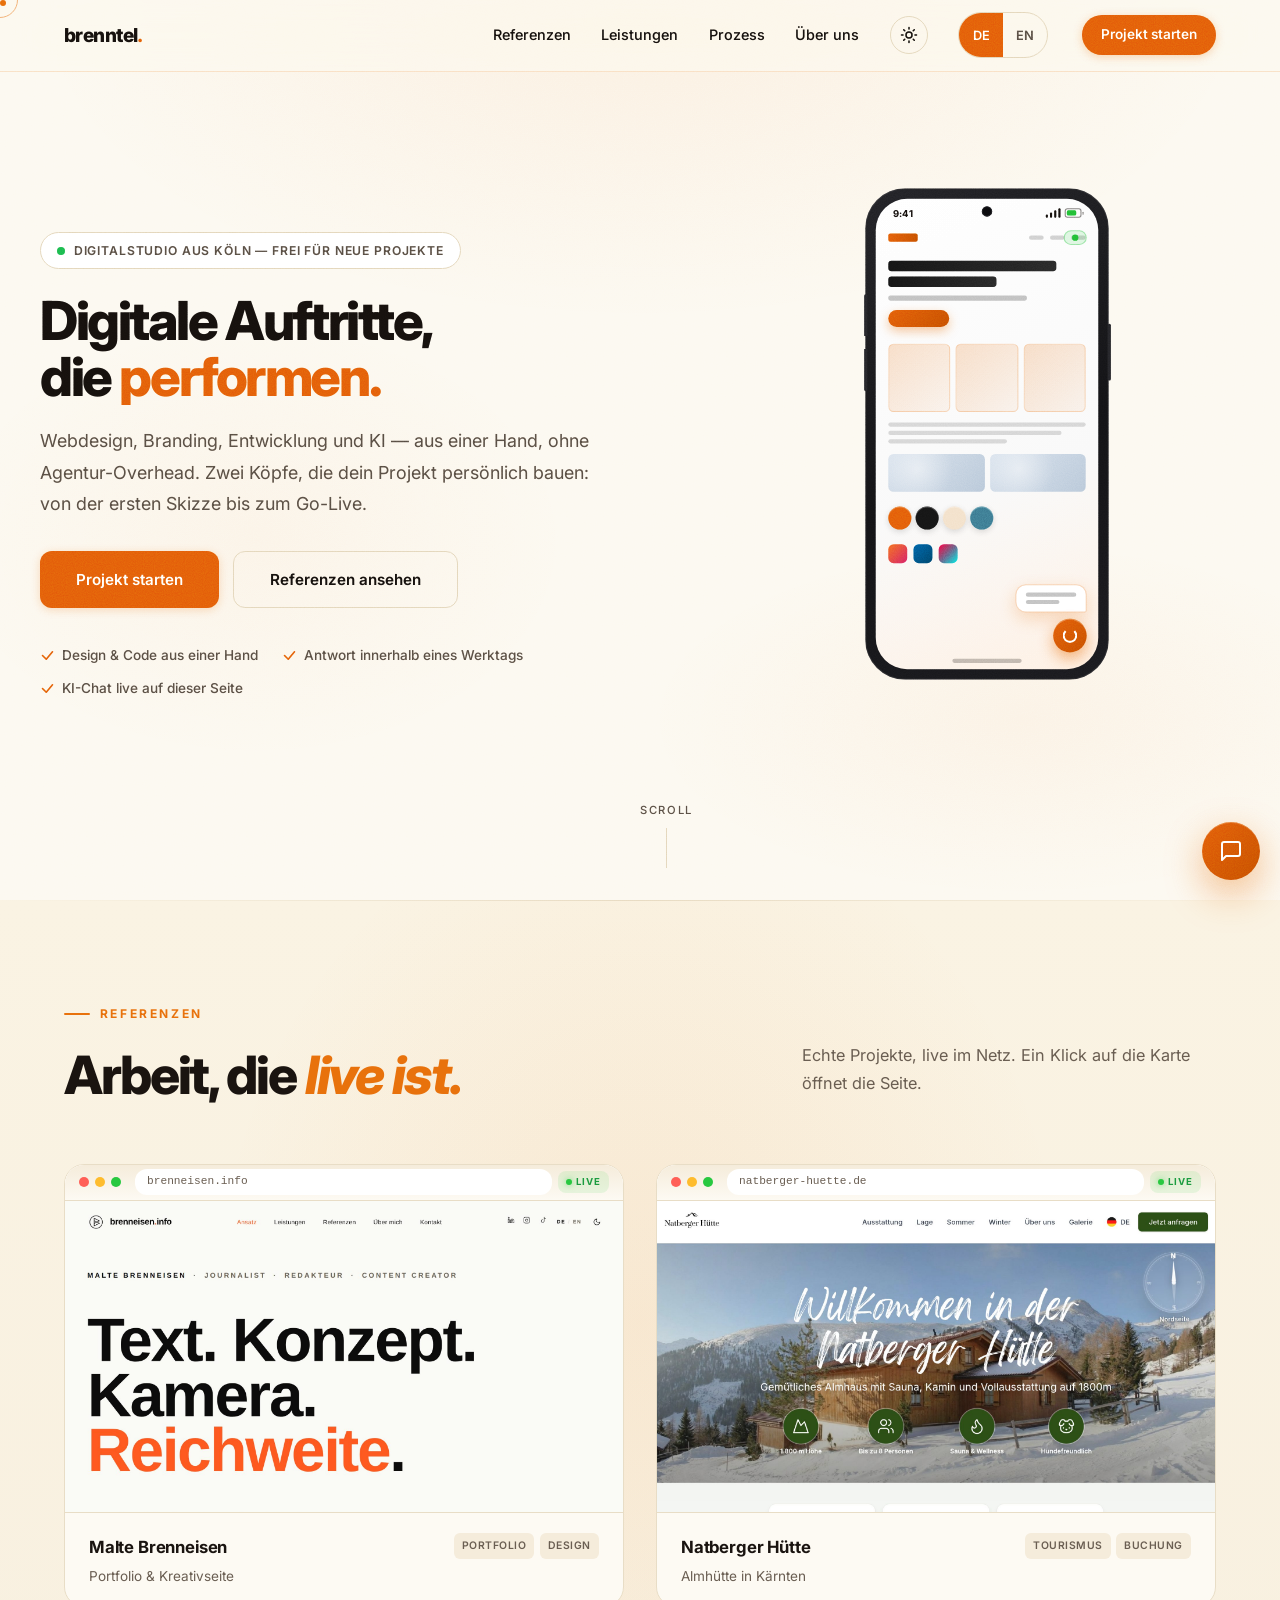
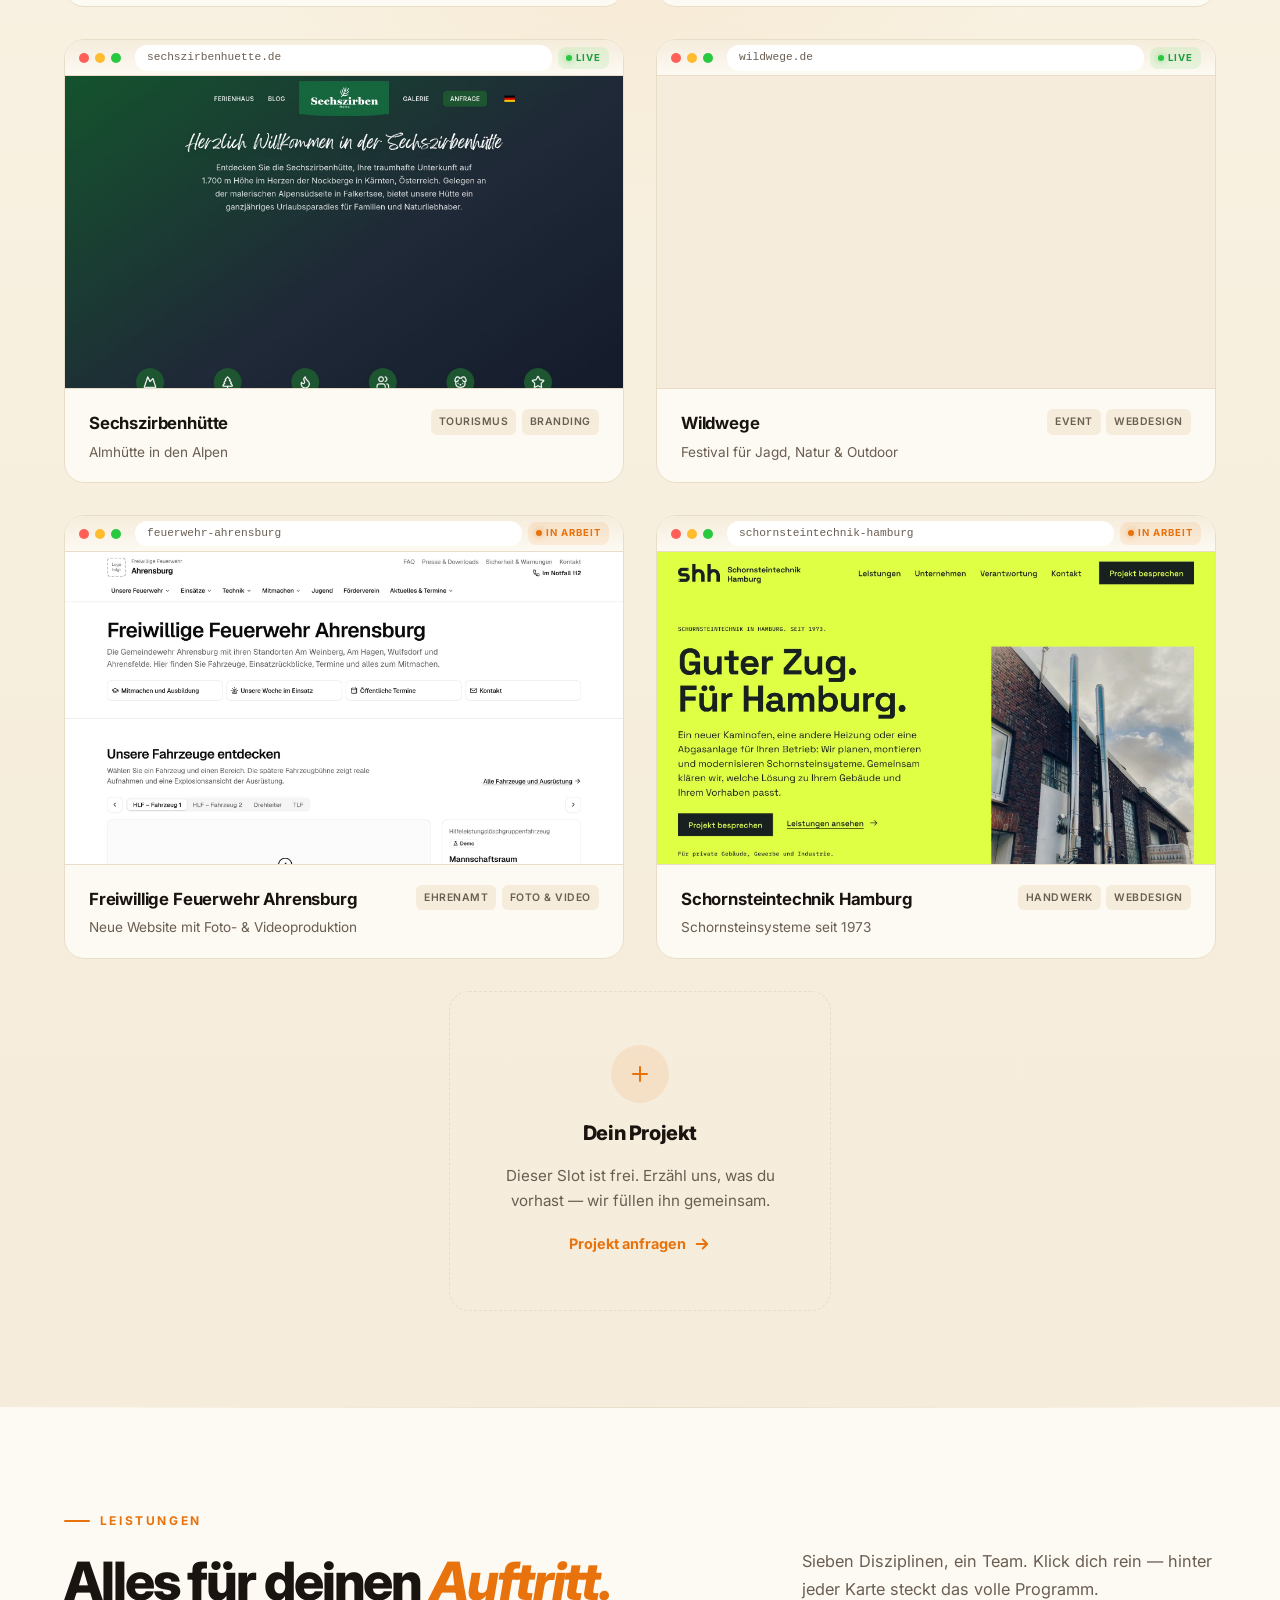
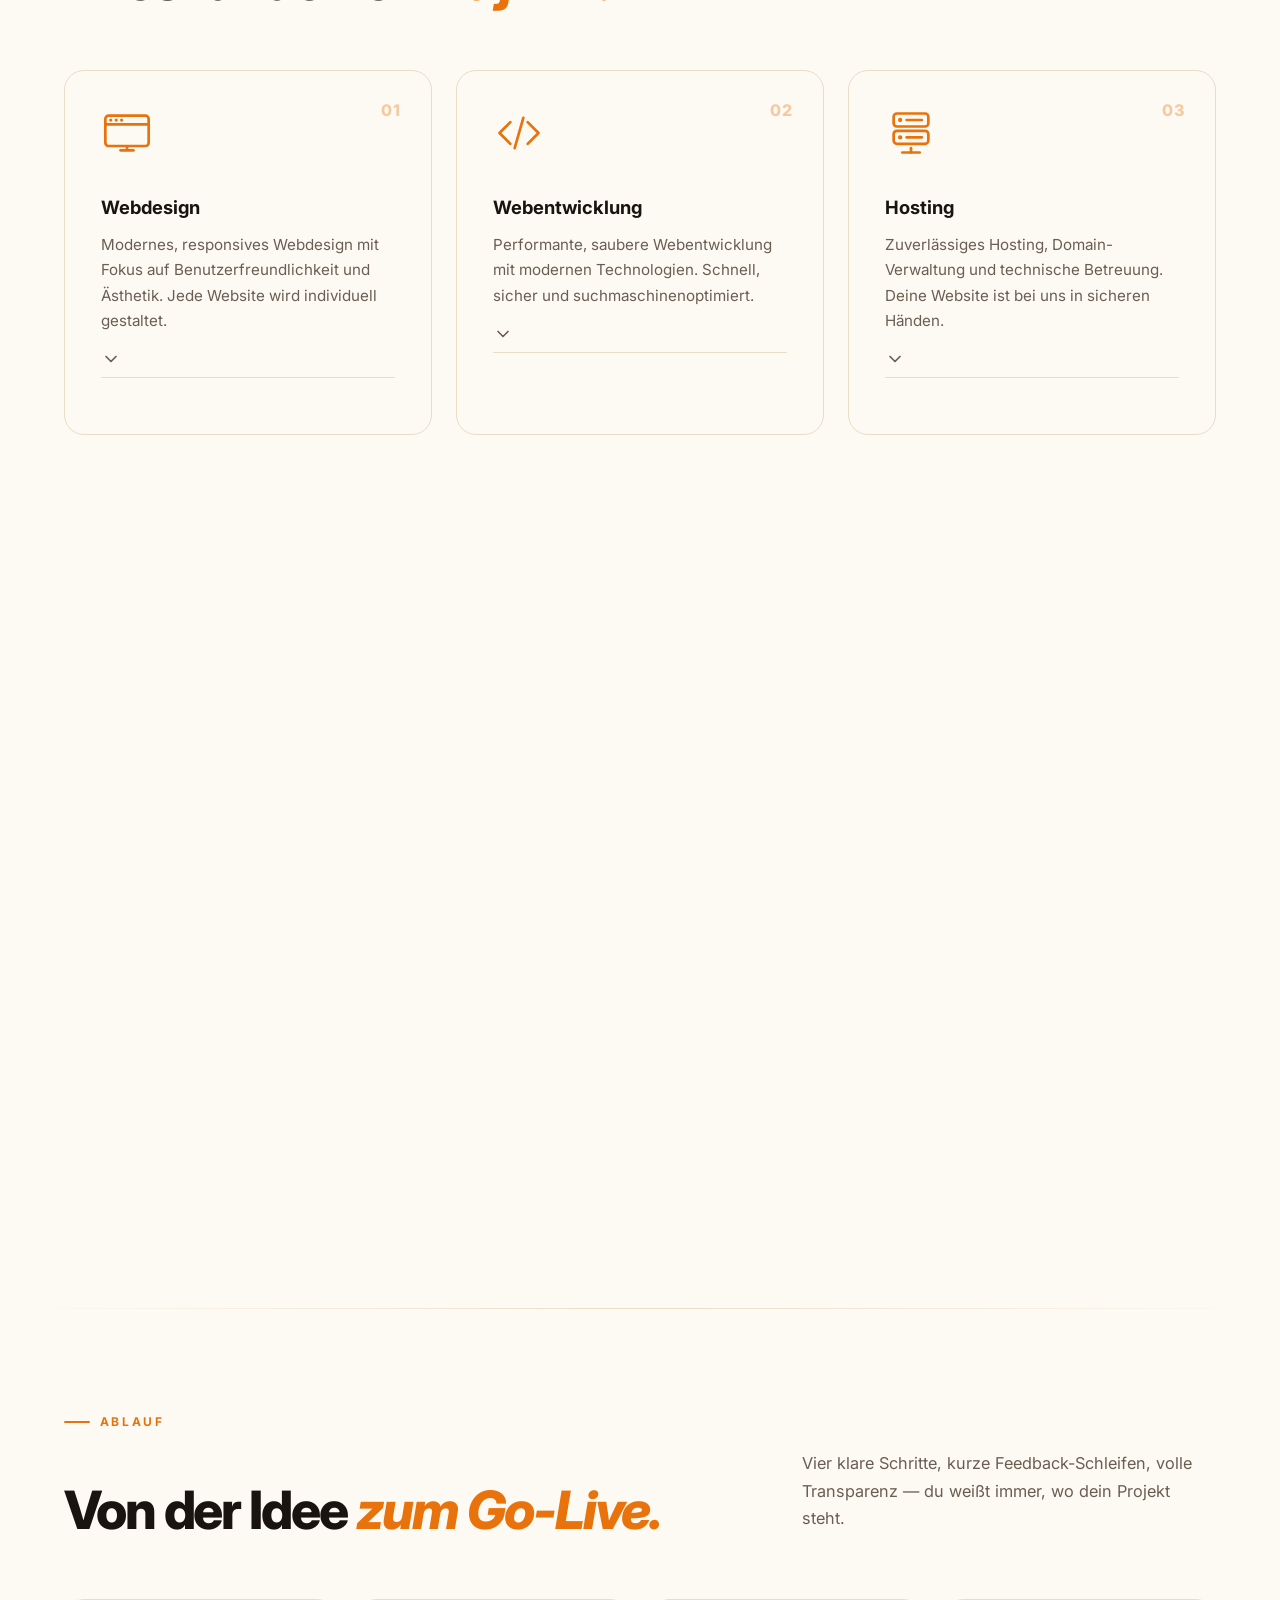
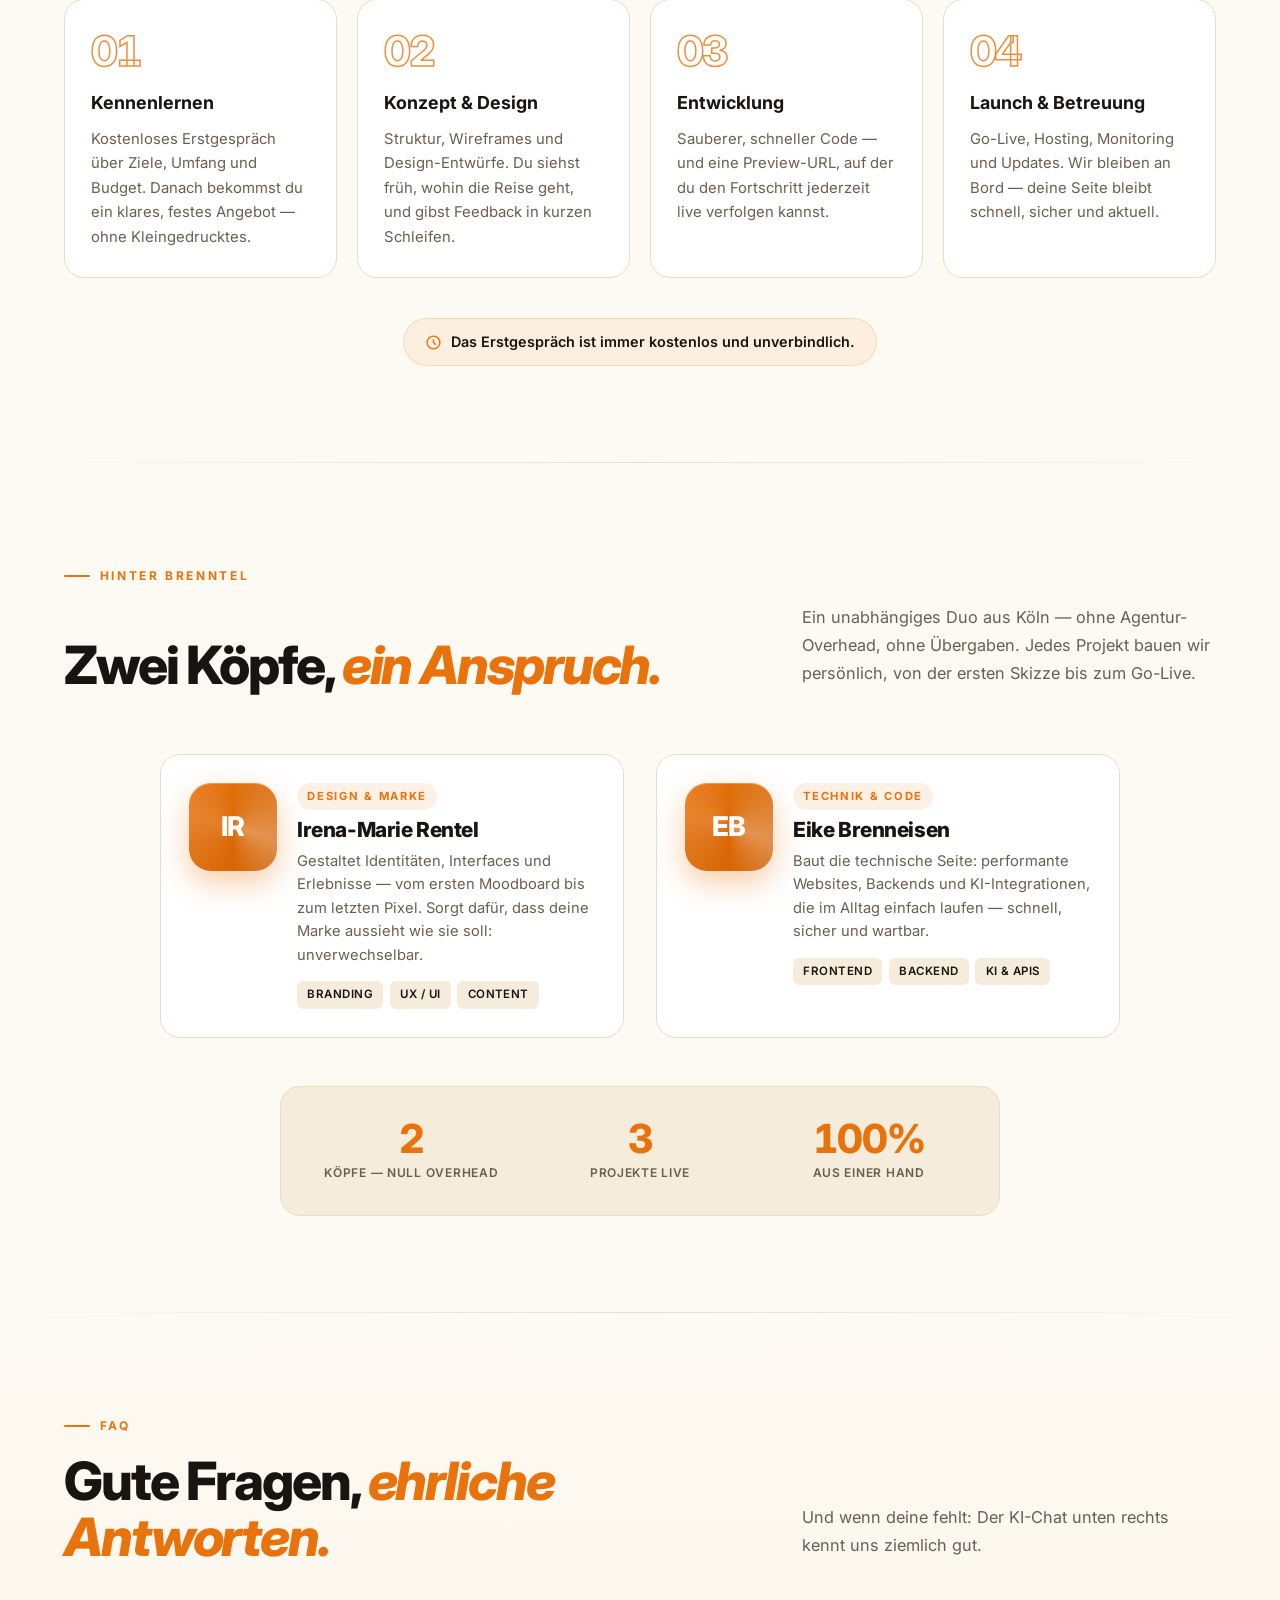
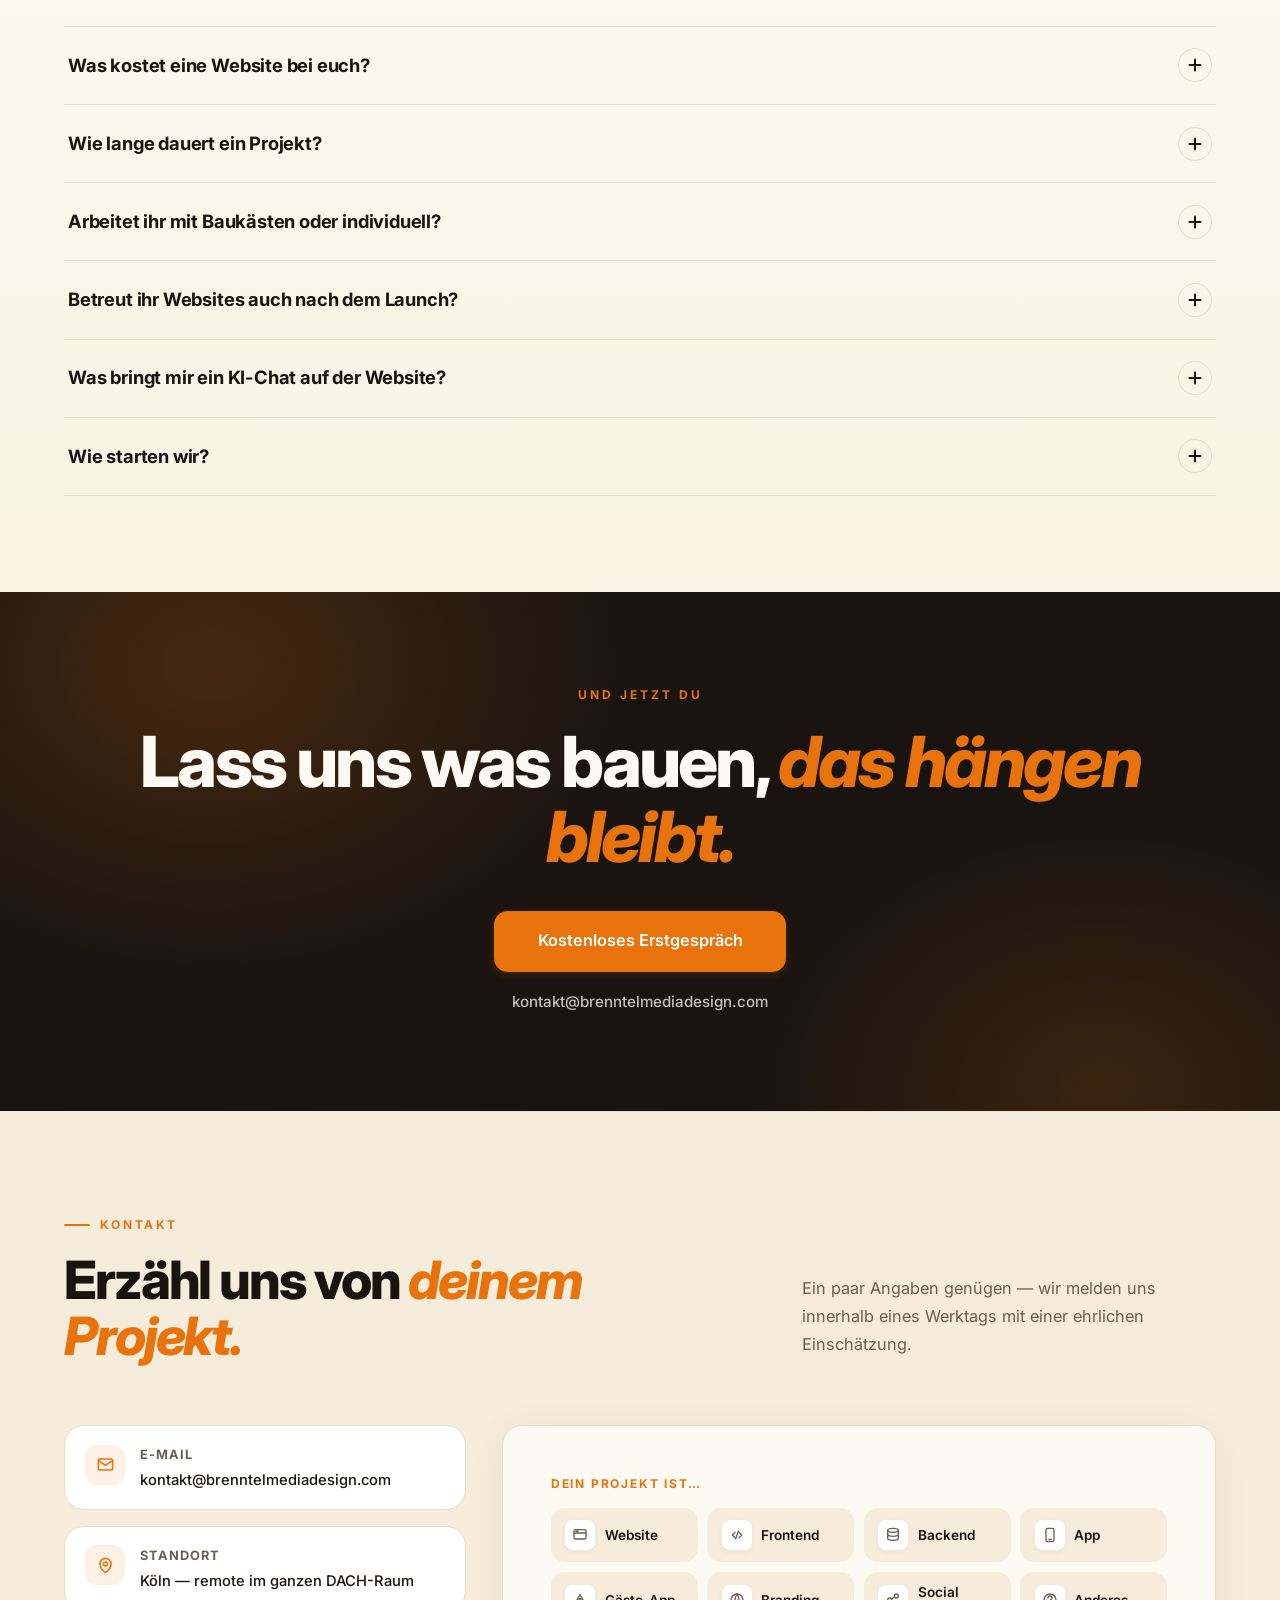
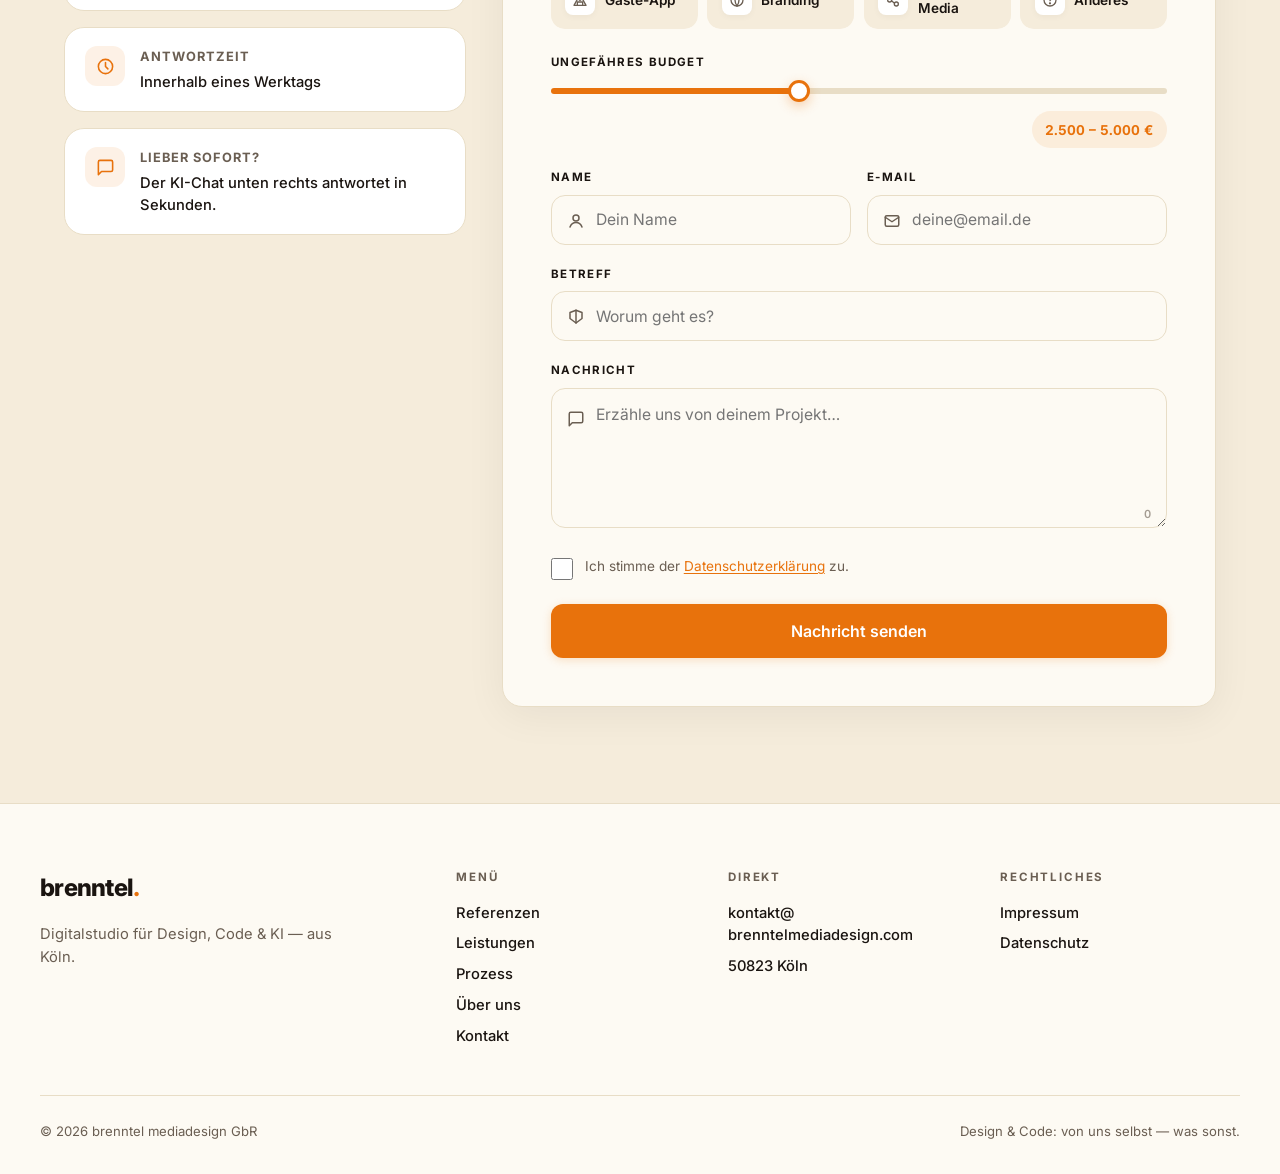
==== index.html @ bccacb30 "Referenzen: Feuerwehr Ahrensburg und Schornsteintechnik Hamburg als „In Arbeit“ Zwei neue Kacheln vo" ====
<!DOCTYPE html>
<html lang="de">
<head>
  <meta charset="UTF-8">
  <meta name="viewport" content="width=device-width, initial-scale=1.0">
  <title>brenntel mediadesign — Digitalstudio für Webdesign, Branding &amp; KI in Köln</title>
  <meta name="description" content="brenntel mediadesign — Digitalstudio aus Köln: Webdesign, Webentwicklung, Branding und KI-Integration aus einer Hand. Zwei Köpfe, die dein Projekt persönlich bauen — von der ersten Skizze bis zum Go-Live.">
  <meta property="og:title" content="brenntel mediadesign — Digitalstudio aus Köln">
  <meta property="og:description" content="Webdesign, Branding, Entwicklung und KI-Integration aus einer Hand. Digitale Auftritte, die hängen bleiben.">
  <meta property="og:type" content="website">
  <meta property="og:url" content="https://brenntelmediadesign.com">
  <meta property="og:site_name" content="brenntel mediadesign">
  <meta property="og:image" content="https://brenntelmediadesign.com/assets/og.png">
  <meta property="og:image:width" content="1200">
  <meta property="og:image:height" content="630">
  <meta property="og:locale" content="de_DE">
  <meta property="og:locale:alternate" content="en_US">
  <meta name="twitter:card" content="summary_large_image">
  <meta name="twitter:title" content="brenntel mediadesign — Digitalstudio aus Köln">
  <meta name="twitter:description" content="Webdesign, Branding, Entwicklung und KI-Integration aus einer Hand.">
  <meta name="twitter:image" content="https://brenntelmediadesign.com/assets/og.png">
  <link rel="canonical" href="https://brenntelmediadesign.com">
  <link rel="icon" type="image/svg+xml" href="favicon.svg">
  <link rel="preconnect" href="https://fonts.googleapis.com">
  <link rel="preconnect" href="https://fonts.gstatic.com" crossorigin>
  <link href="https://fonts.googleapis.com/css2?family=Inter:wght@300;400;500;600;700;800&display=swap" rel="stylesheet">
  <link rel="stylesheet" href="css/shared.css?v=20260827c">
  <link rel="stylesheet" href="css/main.css?v=20261008a">
  <script type="application/ld+json">
  {
    "@context": "https://schema.org",
    "@type": "ProfessionalService",
    "name": "brenntel mediadesign GbR",
    "alternateName": "brenntel",
    "url": "https://brenntelmediadesign.com",
    "email": "kontakt@brenntelmediadesign.com",
    "description": "Digitalstudio aus Köln: Webdesign, Webentwicklung, Branding, Content, Social Media, Hosting und KI-Integration aus einer Hand.",
    "address": {
      "@type": "PostalAddress",
      "postalCode": "50823",
      "addressLocality": "Köln",
      "addressCountry": "DE"
    },
    "founder": [
      { "@type": "Person", "name": "Irena-Marie Rentel" },
      { "@type": "Person", "name": "Eike Brenneisen" }
    ],
    "knowsAbout": ["Webdesign", "Webentwicklung", "Branding", "KI-Integration", "Content-Erstellung", "Social Media", "Hosting"],
    "areaServed": "DE"
  }
  </script>
  <script type="application/ld+json">
  {
    "@context": "https://schema.org",
    "@type": "FAQPage",
    "mainEntity": [
      {
        "@type": "Question",
        "name": "Was kostet eine Website bei euch?",
        "acceptedAnswer": { "@type": "Answer", "text": "Das hängt vom Umfang ab — eine kompakte Landingpage spielt in einer anderen Liga als ein Auftritt mit Buchung, CMS und KI-Chat. Im Kontaktformular kannst du deinen Budgetrahmen angeben, und nach einem kostenlosen Erstgespräch bekommst du ein festes, transparentes Angebot — ohne Kleingedrucktes." }
      },
      {
        "@type": "Question",
        "name": "Wie lange dauert ein Projekt?",
        "acceptedAnswer": { "@type": "Answer", "text": "Je nach Umfang typischerweise zwischen zwei und acht Wochen. Einen verbindlichen Zeitplan bekommst du mit dem Angebot — und über eine Preview-URL siehst du den Fortschritt jederzeit live." }
      },
      {
        "@type": "Question",
        "name": "Arbeitet ihr mit Baukästen oder individuell?",
        "acceptedAnswer": { "@type": "Answer", "text": "Individuell. Wir bauen mit sauberem, performantem Code statt mit Template-Baukästen — das macht deine Seite schneller, flexibler und unverwechselbar. Wo ein CMS sinnvoll ist, integrieren wir es passend zu deinem Workflow." }
      },
      {
        "@type": "Question",
        "name": "Betreut ihr Websites auch nach dem Launch?",
        "acceptedAnswer": { "@type": "Answer", "text": "Ja. Hosting, Domains, SSL, Backups, Updates und Monitoring — auf Wunsch übernehmen wir die komplette technische Betreuung, damit deine Seite dauerhaft schnell und erreichbar bleibt." }
      },
      {
        "@type": "Question",
        "name": "Was bringt mir ein KI-Chat auf der Website?",
        "acceptedAnswer": { "@type": "Answer", "text": "Ein KI-Chat beantwortet Fragen deiner Besucher rund um die Uhr — zu Angebot, Preisen oder Ablauf — und sammelt qualifizierte Anfragen ein. Wie sich das anfühlt, kannst du direkt hier testen: unten rechts läuft unser eigener." }
      },
      {
        "@type": "Question",
        "name": "Wie starten wir?",
        "acceptedAnswer": { "@type": "Answer", "text": "Schreib uns über das Formular oder an kontakt@brenntelmediadesign.com. Wir melden uns innerhalb eines Werktags und vereinbaren ein kostenloses, unverbindliches Erstgespräch." }
      }
    ]
  }
  </script>
</head>
<body>

  <!-- ======== Preloader ======== -->
  <div class="preloader" id="preloader" aria-hidden="true">
    <div class="preloader-content">
      <div class="preloader-logo">brenntel<span class="accent">.</span></div>
      <div class="preloader-bar"><div class="preloader-bar-fill"></div></div>
      <p class="preloader-sub" data-de="mediadesign" data-en="mediadesign">mediadesign</p>
    </div>
  </div>

  <!-- Grain overlay (premium film texture) -->
  <div class="noise-overlay" aria-hidden="true"></div>

  <!-- Custom Cursor -->
  <div class="cursor-dot" aria-hidden="true"></div>
  <div class="cursor-ring" aria-hidden="true"></div>

  <!-- ======== Header ======== -->
  <header class="site-header" role="banner">
    <div class="header-inner">
      <a href="#hero" class="logo" aria-label="brenntel mediadesign GbR — Startseite">brenntel<span>.</span></a>

      <!-- Desktop Navigation -->
      <nav class="nav-desktop" aria-label="Hauptnavigation">
        <a href="#work" data-de="Referenzen" data-en="Work">Referenzen</a>
        <a href="#services" data-de="Leistungen" data-en="Services">Leistungen</a>
        <a href="#process" data-de="Prozess" data-en="Process">Prozess</a>
        <a href="#about" data-de="Über uns" data-en="About">Über uns</a>
        <button class="theme-toggle" type="button" aria-label="Theme umschalten">
          <svg class="theme-toggle-sun" viewBox="0 0 24 24" fill="none" stroke="currentColor" stroke-width="2" stroke-linecap="round" stroke-linejoin="round" aria-hidden="true"><circle cx="12" cy="12" r="4"/><path d="M12 2v2M12 20v2M4.93 4.93l1.41 1.41M17.66 17.66l1.41 1.41M2 12h2M20 12h2M4.93 19.07l1.41-1.41M17.66 6.34l1.41-1.41"/></svg>
          <svg class="theme-toggle-moon" viewBox="0 0 24 24" fill="none" stroke="currentColor" stroke-width="2" stroke-linecap="round" stroke-linejoin="round" aria-hidden="true"><path d="M21 12.8A9 9 0 1 1 11.2 3a7 7 0 0 0 9.8 9.8z"/></svg>
        </button>
        <div class="lang-toggle" role="group" aria-label="Sprachauswahl">
          <button type="button" data-lang="de" class="active" aria-label="Deutsch">DE</button>
          <button type="button" data-lang="en" aria-label="English">EN</button>
        </div>
        <a href="#contact" class="btn btn-nav" data-de="Projekt starten" data-en="Start a project">Projekt starten</a>
      </nav>

      <!-- Mobile: Theme + Language Toggle + Hamburger -->
      <div class="header-mobile-actions">
        <button class="theme-toggle" type="button" aria-label="Theme umschalten">
          <svg class="theme-toggle-sun" viewBox="0 0 24 24" fill="none" stroke="currentColor" stroke-width="2" stroke-linecap="round" stroke-linejoin="round" aria-hidden="true"><circle cx="12" cy="12" r="4"/><path d="M12 2v2M12 20v2M4.93 4.93l1.41 1.41M17.66 17.66l1.41 1.41M2 12h2M20 12h2M4.93 19.07l1.41-1.41M17.66 6.34l1.41-1.41"/></svg>
          <svg class="theme-toggle-moon" viewBox="0 0 24 24" fill="none" stroke="currentColor" stroke-width="2" stroke-linecap="round" stroke-linejoin="round" aria-hidden="true"><path d="M21 12.8A9 9 0 1 1 11.2 3a7 7 0 0 0 9.8 9.8z"/></svg>
        </button>
        <div class="lang-toggle" role="group" aria-label="Sprachauswahl">
          <button type="button" data-lang="de" class="active" aria-label="Deutsch">DE</button>
          <button type="button" data-lang="en" aria-label="English">EN</button>
        </div>
        <button class="hamburger" aria-label="Menü öffnen" aria-expanded="false">
          <span></span>
          <span></span>
          <span></span>
        </button>
      </div>
    </div>

    <!-- Mobile Navigation -->
    <nav class="nav-mobile" aria-label="Mobile Navigation">
      <div class="nav-mobile-inner">
        <a href="#work">
          <span data-de="Referenzen" data-en="Work">Referenzen</span>
          <svg class="nav-mobile-chevron" width="16" height="16" viewBox="0 0 24 24" fill="none" stroke="currentColor" stroke-width="2.5" stroke-linecap="round" stroke-linejoin="round"><path d="M9 18l6-6-6-6"/></svg>
        </a>
        <a href="#services">
          <span data-de="Leistungen" data-en="Services">Leistungen</span>
          <svg class="nav-mobile-chevron" width="16" height="16" viewBox="0 0 24 24" fill="none" stroke="currentColor" stroke-width="2.5" stroke-linecap="round" stroke-linejoin="round"><path d="M9 18l6-6-6-6"/></svg>
        </a>
        <a href="#process">
          <span data-de="Prozess" data-en="Process">Prozess</span>
          <svg class="nav-mobile-chevron" width="16" height="16" viewBox="0 0 24 24" fill="none" stroke="currentColor" stroke-width="2.5" stroke-linecap="round" stroke-linejoin="round"><path d="M9 18l6-6-6-6"/></svg>
        </a>
        <a href="#about">
          <span data-de="Über uns" data-en="About">Über uns</span>
          <svg class="nav-mobile-chevron" width="16" height="16" viewBox="0 0 24 24" fill="none" stroke="currentColor" stroke-width="2.5" stroke-linecap="round" stroke-linejoin="round"><path d="M9 18l6-6-6-6"/></svg>
        </a>
        <a href="#contact">
          <span data-de="Kontakt" data-en="Contact">Kontakt</span>
          <svg class="nav-mobile-chevron" width="16" height="16" viewBox="0 0 24 24" fill="none" stroke="currentColor" stroke-width="2.5" stroke-linecap="round" stroke-linejoin="round"><path d="M9 18l6-6-6-6"/></svg>
        </a>
      </div>
    </nav>
    <div class="nav-overlay" aria-hidden="true"></div>
  </header>

  <main>
    <!-- ======== Hero ======== -->
    <section class="hero" id="hero">
      <div class="hero-gradient" aria-hidden="true"></div>

      <div class="hero-content">
        <div class="hero-text">
          <p class="hero-eyebrow">
            <span class="hero-eyebrow-dot" aria-hidden="true"></span>
            <span data-de="Digitalstudio aus Köln — frei für neue Projekte" data-en="Digital studio from Cologne — open for new projects">Digitalstudio aus Köln — frei für neue Projekte</span>
          </p>
          <h1>
            <span class="hero-title-line" data-de="Digitale Auftritte," data-en="Digital experiences">Digitale Auftritte,</span>
            <span class="hero-title-line hero-title-line-2">
              <span data-de="die" data-en="that">die</span>
              <span class="hero-rotator"
                    data-words-de="hängen bleiben.|verkaufen.|performen."
                    data-words-en="stick.|sell.|perform.">
                <span class="hero-rotator-word">hängen bleiben.</span>
              </span>
            </span>
          </h1>
          <p class="hero-sub" data-de="Webdesign, Branding, Entwicklung und KI — aus einer Hand, ohne Agentur-Overhead. Zwei Köpfe, die dein Projekt persönlich bauen: von der ersten Skizze bis zum Go-Live." data-en="Web design, branding, development and AI — from one team, without agency overhead. Two minds building your project personally: from first sketch to go-live.">Webdesign, Branding, Entwicklung und KI — aus einer Hand, ohne Agentur-Overhead. Zwei Köpfe, die dein Projekt persönlich bauen: von der ersten Skizze bis zum Go-Live.</p>
          <div class="hero-cta">
            <a href="#contact" class="btn btn-primary" data-de="Projekt starten" data-en="Start a project">Projekt starten</a>
            <a href="#work" class="btn btn-ghost" data-de="Referenzen ansehen" data-en="See our work">Referenzen ansehen</a>
          </div>
          <ul class="hero-facts">
            <li>
              <svg viewBox="0 0 24 24" fill="none" stroke="currentColor" stroke-width="2.5" stroke-linecap="round" stroke-linejoin="round" aria-hidden="true"><polyline points="4,12 10,18 20,6"/></svg>
              <span data-de="Design &amp; Code aus einer Hand" data-en="Design &amp; code from one team">Design &amp; Code aus einer Hand</span>
            </li>
            <li>
              <svg viewBox="0 0 24 24" fill="none" stroke="currentColor" stroke-width="2.5" stroke-linecap="round" stroke-linejoin="round" aria-hidden="true"><polyline points="4,12 10,18 20,6"/></svg>
              <span data-de="Antwort innerhalb eines Werktags" data-en="Reply within one business day">Antwort innerhalb eines Werktags</span>
            </li>
            <li>
              <svg viewBox="0 0 24 24" fill="none" stroke="currentColor" stroke-width="2.5" stroke-linecap="round" stroke-linejoin="round" aria-hidden="true"><polyline points="4,12 10,18 20,6"/></svg>
              <span data-de="KI-Chat live auf dieser Seite" data-en="AI chat live on this site">KI-Chat live auf dieser Seite</span>
            </li>
          </ul>
        </div>

        <div class="hero-visual" aria-hidden="true">
          <!-- Unified portrait scene that fills up over time -->
          <div class="hero-scene">
            <div class="hs-device">
              <div class="hs-screen">
              <div class="hs-bar">
                <span class="hs-time">9:41</span>
                <span class="hs-punch"></span>
                <span class="hs-status">
                  <span class="hs-sig"><i></i><i></i><i></i><i></i></span>
                  <span class="hs-batt"><i></i></span>
                </span>
              </div>
              <div class="hs-page">
                <div class="hs-nav">
                  <span class="hs-logo"></span>
                  <span class="hs-menu-item"></span>
                  <span class="hs-menu-item"></span>
                  <span class="hs-menu-item"></span>
                </div>
                <div class="hs-hero-block">
                  <span class="hs-headline"></span>
                  <span class="hs-headline hs-headline-short"></span>
                  <span class="hs-subline"></span>
                  <span class="hs-cta"></span>
                </div>
                <div class="hs-cards">
                  <div class="hs-card"></div>
                  <div class="hs-card"></div>
                  <div class="hs-card"></div>
                </div>
                <div class="hs-content">
                  <span class="hs-line"></span>
                  <span class="hs-line"></span>
                  <span class="hs-line hs-line-short"></span>
                </div>
                <div class="hs-gallery">
                  <div class="hs-thumb"></div>
                  <div class="hs-thumb"></div>
                </div>
                <div class="hs-palette">
                  <span class="hs-swatch"></span>
                  <span class="hs-swatch"></span>
                  <span class="hs-swatch"></span>
                  <span class="hs-swatch"></span>
                </div>
                <div class="hs-social">
                  <span class="hs-social-icon"></span>
                  <span class="hs-social-icon"></span>
                  <span class="hs-social-icon"></span>
                </div>
              </div>
              <div class="hs-chat">
                <div class="hs-chat-bubble">
                  <span class="hs-chat-line"></span>
                  <span class="hs-chat-line hs-chat-line-short"></span>
                </div>
                <div class="hs-chat-button"></div>
              </div>
              <div class="hs-live">
                <span class="hs-live-dot"></span>
              </div>
              <span class="hs-home"></span>
              </div>
            </div>
            <div class="hs-caption">
              <span class="hs-caption-text hs-cap-1" data-de="Moderne Websites, die vom ersten Moment überzeugen." data-en="Modern websites that win you over from the first moment.">Moderne Websites, die vom ersten Moment überzeugen.</span>
              <span class="hs-caption-text hs-cap-2" data-de="Inhalte, die deine Marke sichtbar machen." data-en="Content that puts your brand in the spotlight.">Inhalte, die deine Marke sichtbar machen.</span>
              <span class="hs-caption-text hs-cap-3" data-de="Eine Marke mit Charakter — von Logo bis Farbwelt." data-en="A brand with character — from logo to color palette.">Eine Marke mit Charakter — von Logo bis Farbwelt.</span>
              <span class="hs-caption-text hs-cap-4" data-de="KI-Chat, der rund um die Uhr Fragen beantwortet." data-en="An AI chat that answers questions around the clock.">KI-Chat, der rund um die Uhr Fragen beantwortet.</span>
              <span class="hs-caption-text hs-cap-5" data-de="Zuverlässig gehostet — immer online, 24/7." data-en="Reliably hosted — always online, 24/7.">Zuverlässig gehostet — immer online, 24/7.</span>
            </div>
          </div>
        </div>
      </div>

      <div class="scroll-indicator" aria-hidden="true">
        <span data-de="Scroll" data-en="Scroll">Scroll</span>
        <div class="scroll-line"></div>
      </div>
    </section>

    <!-- ======== Work / References ======== -->
    <section class="work" id="work">
      <div class="container">
        <div class="section-head fade-in">
          <span class="section-eyebrow" data-de="Referenzen" data-en="Selected Work">Referenzen</span>
          <div class="section-head-row">
            <h2 class="section-heading">
              <span data-de="Arbeit, die" data-en="Work that's">Arbeit, die</span>
              <em data-de="live ist." data-en="live.">live ist.</em>
            </h2>
            <p class="section-lead" data-de="Echte Projekte, live im Netz. Ein Klick auf die Karte öffnet die Seite." data-en="Real projects, live on the web. Click a card to open the site.">Echte Projekte, live im Netz. Ein Klick auf die Karte öffnet die Seite.</p>
          </div>
        </div>

        <div class="work-grid stagger-children">

          <a class="work-card fade-in" href="https://brenneisen.info" target="_blank" rel="noopener noreferrer" aria-label="Malte Brenneisen Portfolio öffnen">
            <div class="work-frame">
              <div class="work-frame-bar">
                <span class="work-dot"></span>
                <span class="work-dot"></span>
                <span class="work-dot"></span>
                <span class="work-url">brenneisen.info</span>
                <span class="work-live"><span class="work-live-dot"></span>LIVE</span>
              </div>
              <div class="work-viewport">
                <div class="work-skeleton" aria-hidden="true"></div>
                <img src="assets/work/brenneisen.jpg" alt="Startseite von brenneisen.info" width="1280" height="900" loading="lazy" decoding="async">
                <div class="work-overlay">
                  <span class="work-overlay-cta" data-de="Live ansehen" data-en="View live">Live ansehen</span>
                  <svg width="20" height="20" viewBox="0 0 24 24" fill="none" stroke="currentColor" stroke-width="2.5" stroke-linecap="round" stroke-linejoin="round" aria-hidden="true"><path d="M7 17L17 7M7 7h10v10"/></svg>
                </div>
              </div>
            </div>
            <div class="work-info">
              <div class="work-info-text">
                <h3>Malte Brenneisen</h3>
                <p data-de="Portfolio &amp; Kreativseite" data-en="Portfolio &amp; creative site">Portfolio &amp; Kreativseite</p>
              </div>
              <div class="work-tags">
                <span>Portfolio</span>
                <span>Design</span>
              </div>
            </div>
          </a>

          <a class="work-card fade-in" href="https://natberger-huette.de" target="_blank" rel="noopener noreferrer" aria-label="Natberger Hütte Website öffnen">
            <div class="work-frame">
              <div class="work-frame-bar">
                <span class="work-dot"></span>
                <span class="work-dot"></span>
                <span class="work-dot"></span>
                <span class="work-url">natberger-huette.de</span>
                <span class="work-live"><span class="work-live-dot"></span>LIVE</span>
              </div>
              <div class="work-viewport">
                <div class="work-skeleton" aria-hidden="true"></div>
                <img src="assets/work/natberger-huette.jpg" alt="Startseite der Natberger Hütte" width="1280" height="900" loading="lazy" decoding="async">
                <div class="work-overlay">
                  <span class="work-overlay-cta" data-de="Live ansehen" data-en="View live">Live ansehen</span>
                  <svg width="20" height="20" viewBox="0 0 24 24" fill="none" stroke="currentColor" stroke-width="2.5" stroke-linecap="round" stroke-linejoin="round" aria-hidden="true"><path d="M7 17L17 7M7 7h10v10"/></svg>
                </div>
              </div>
            </div>
            <div class="work-info">
              <div class="work-info-text">
                <h3>Natberger Hütte</h3>
                <p data-de="Almhütte in Kärnten" data-en="Alpine cabin in Carinthia">Almhütte in Kärnten</p>
              </div>
              <div class="work-tags">
                <span>Tourismus</span>
                <span>Buchung</span>
              </div>
            </div>
          </a>

          <a class="work-card fade-in" href="https://sechszirbenhuette.de" target="_blank" rel="noopener noreferrer" aria-label="Sechszirbenhütte Website öffnen">
            <div class="work-frame">
              <div class="work-frame-bar">
                <span class="work-dot"></span>
                <span class="work-dot"></span>
                <span class="work-dot"></span>
                <span class="work-url">sechszirbenhuette.de</span>
                <span class="work-live"><span class="work-live-dot"></span>LIVE</span>
              </div>
              <div class="work-viewport">
                <div class="work-skeleton" aria-hidden="true"></div>
                <img src="assets/work/sechszirbenhuette.jpg" alt="Startseite der Sechszirbenhütte" width="1280" height="900" loading="lazy" decoding="async">
                <div class="work-overlay">
                  <span class="work-overlay-cta" data-de="Live ansehen" data-en="View live">Live ansehen</span>
                  <svg width="20" height="20" viewBox="0 0 24 24" fill="none" stroke="currentColor" stroke-width="2.5" stroke-linecap="round" stroke-linejoin="round" aria-hidden="true"><path d="M7 17L17 7M7 7h10v10"/></svg>
                </div>
              </div>
            </div>
            <div class="work-info">
              <div class="work-info-text">
                <h3>Sechszirbenhütte</h3>
                <p data-de="Almhütte in den Alpen" data-en="Alpine mountain lodge">Almhütte in den Alpen</p>
              </div>
              <div class="work-tags">
                <span>Tourismus</span>
                <span>Branding</span>
              </div>
            </div>
          </a>

          <a class="work-card fade-in" href="https://wildwege.de" target="_blank" rel="noopener noreferrer" aria-label="Wildwege Festival Website öffnen">
            <div class="work-frame">
              <div class="work-frame-bar">
                <span class="work-dot"></span>
                <span class="work-dot"></span>
                <span class="work-dot"></span>
                <span class="work-url">wildwege.de</span>
                <span class="work-live"><span class="work-live-dot"></span>LIVE</span>
              </div>
              <div class="work-viewport">
                <div class="work-skeleton" aria-hidden="true"></div>
                <img src="assets/work/wildwege.jpg" alt="Startseite des Wildwege-Festivals" width="1280" height="900" loading="lazy" decoding="async">
                <div class="work-overlay">
                  <span class="work-overlay-cta" data-de="Live ansehen" data-en="View live">Live ansehen</span>
                  <svg width="20" height="20" viewBox="0 0 24 24" fill="none" stroke="currentColor" stroke-width="2.5" stroke-linecap="round" stroke-linejoin="round" aria-hidden="true"><path d="M7 17L17 7M7 7h10v10"/></svg>
                </div>
              </div>
            </div>
            <div class="work-info">
              <div class="work-info-text">
                <h3>Wildwege</h3>
                <p data-de="Festival für Jagd, Natur &amp; Outdoor" data-en="Festival for hunting, nature &amp; outdoors">Festival für Jagd, Natur &amp; Outdoor</p>
              </div>
              <div class="work-tags">
                <span>Event</span>
                <span>Webdesign</span>
              </div>
            </div>
          </a>

          <div class="work-card work-card-static fade-in">
            <div class="work-frame">
              <div class="work-frame-bar">
                <span class="work-dot"></span>
                <span class="work-dot"></span>
                <span class="work-dot"></span>
                <span class="work-url">feuerwehr-ahrensburg</span>
                <span class="work-live is-wip"><span class="work-live-dot"></span><span data-de="IN ARBEIT" data-en="IN PROGRESS">IN ARBEIT</span></span>
              </div>
              <div class="work-viewport">
                <div class="work-skeleton" aria-hidden="true"></div>
                <img src="assets/work/feuerwehr-ahrensburg.jpg" alt="Entwurf der Startseite der Freiwilligen Feuerwehr Ahrensburg" width="1280" height="900" loading="lazy" decoding="async">
              </div>
            </div>
            <div class="work-info">
              <div class="work-info-text">
                <h3>Freiwillige Feuerwehr Ahrensburg</h3>
                <p data-de="Neue Website mit Foto- &amp; Videoproduktion" data-en="New website with photo &amp; video production">Neue Website mit Foto- &amp; Videoproduktion</p>
              </div>
              <div class="work-tags">
                <span>Ehrenamt</span>
                <span>Foto &amp; Video</span>
              </div>
            </div>
          </div>

          <a class="work-card fade-in" href="https://schornsteintechnik-hamburg.eike-3e2.workers.dev/" target="_blank" rel="noopener noreferrer" aria-label="Vorschau der Website von Schornsteintechnik Hamburg öffnen">
            <div class="work-frame">
              <div class="work-frame-bar">
                <span class="work-dot"></span>
                <span class="work-dot"></span>
                <span class="work-dot"></span>
                <span class="work-url">schornsteintechnik-hamburg</span>
                <span class="work-live is-wip"><span class="work-live-dot"></span><span data-de="IN ARBEIT" data-en="IN PROGRESS">IN ARBEIT</span></span>
              </div>
              <div class="work-viewport">
                <div class="work-skeleton" aria-hidden="true"></div>
                <img src="assets/work/schornsteintechnik-hamburg.jpg" alt="Startseite von Schornsteintechnik Hamburg" width="1280" height="900" loading="lazy" decoding="async">
                <div class="work-overlay">
                  <span class="work-overlay-cta" data-de="Vorschau ansehen" data-en="View preview">Vorschau ansehen</span>
                  <svg width="20" height="20" viewBox="0 0 24 24" fill="none" stroke="currentColor" stroke-width="2.5" stroke-linecap="round" stroke-linejoin="round" aria-hidden="true"><path d="M7 17L17 7M7 7h10v10"/></svg>
                </div>
              </div>
            </div>
            <div class="work-info">
              <div class="work-info-text">
                <h3>Schornsteintechnik Hamburg</h3>
                <p data-de="Schornsteinsysteme seit 1973" data-en="Chimney systems since 1973">Schornsteinsysteme seit 1973</p>
              </div>
              <div class="work-tags">
                <span>Handwerk</span>
                <span>Webdesign</span>
              </div>
            </div>
          </a>

          <a class="work-card work-card-teaser fade-in" href="#contact" aria-label="Eigenes Projekt anfragen">
            <div class="work-teaser-inner">
              <div class="work-teaser-plus" aria-hidden="true">
                <svg viewBox="0 0 24 24" fill="none" stroke="currentColor" stroke-width="2" stroke-linecap="round" aria-hidden="true"><path d="M12 5v14M5 12h14"/></svg>
              </div>
              <h3 data-de="Dein Projekt" data-en="Your project">Dein Projekt</h3>
              <p data-de="Dieser Slot ist frei. Erzähl uns, was du vorhast — wir füllen ihn gemeinsam." data-en="This slot is open. Tell us what you have in mind — let's fill it together.">Dieser Slot ist frei. Erzähl uns, was du vorhast — wir füllen ihn gemeinsam.</p>
              <span class="work-teaser-cta">
                <span data-de="Projekt anfragen" data-en="Start a project">Projekt anfragen</span>
                <svg width="18" height="18" viewBox="0 0 24 24" fill="none" stroke="currentColor" stroke-width="2.5" stroke-linecap="round" stroke-linejoin="round" aria-hidden="true"><path d="M5 12h14M13 6l6 6-6 6"/></svg>
              </span>
            </div>
          </a>

        </div>
      </div>
    </section>

    <!-- ======== Services ======== -->
    <section class="services" id="services">
      <div class="container">
        <div class="section-head fade-in">
          <span class="section-eyebrow" data-de="Leistungen" data-en="Services">Leistungen</span>
          <div class="section-head-row">
            <h2 class="section-heading">
              <span data-de="Alles für deinen" data-en="Everything for your">Alles für deinen</span>
              <em data-de="Auftritt." data-en="presence.">Auftritt.</em>
            </h2>
            <p class="section-lead" data-de="Sieben Disziplinen, ein Team. Klick dich rein — hinter jeder Karte steckt das volle Programm." data-en="Seven disciplines, one team. Click through — every card unfolds the full picture.">Sieben Disziplinen, ein Team. Klick dich rein — hinter jeder Karte steckt das volle Programm.</p>
          </div>
        </div>

        <div class="services-grid stagger-children">
          <!-- Webdesign -->
          <div class="service-card fade-in" id="service-webdesign">
            <svg class="service-icon" viewBox="0 0 48 48" fill="none" xmlns="http://www.w3.org/2000/svg" aria-hidden="true">
              <rect x="4" y="8" width="40" height="28" rx="3" stroke="currentColor" stroke-width="2.5"/>
              <line x1="4" y1="16" x2="44" y2="16" stroke="currentColor" stroke-width="2.5"/>
              <circle cx="9" cy="12" r="1.5" fill="currentColor"/>
              <circle cx="14" cy="12" r="1.5" fill="currentColor"/>
              <circle cx="19" cy="12" r="1.5" fill="currentColor"/>
              <line x1="18" y1="40" x2="30" y2="40" stroke="currentColor" stroke-width="2.5" stroke-linecap="round"/>
              <line x1="24" y1="36" x2="24" y2="40" stroke="currentColor" stroke-width="2.5"/>
            </svg>
            <h3 data-de="Webdesign" data-en="Web Design">Webdesign</h3>
            <p data-de="Modernes, responsives Webdesign mit Fokus auf Benutzerfreundlichkeit und Ästhetik. Jede Website wird individuell gestaltet." data-en="Modern, responsive web design with a focus on usability and aesthetics. Every website is individually crafted.">Modernes, responsives Webdesign mit Fokus auf Benutzerfreundlichkeit und Ästhetik. Jede Website wird individuell gestaltet.</p>
            <svg class="service-chevron" viewBox="0 0 24 24" fill="none" xmlns="http://www.w3.org/2000/svg" aria-hidden="true"><polyline points="6,9 12,15 18,9" stroke="currentColor" stroke-width="2" stroke-linecap="round" stroke-linejoin="round"/></svg>
            <div class="service-details">
              <p class="service-details-desc" data-de="Wir entwerfen maßgeschneiderte Websites, die nicht nur gut aussehen, sondern auch konvertieren. Vom ersten Wireframe bis zum finalen Pixel-Perfect-Design begleiten wir dich durch den gesamten Gestaltungsprozess — immer mit dem Nutzer im Fokus." data-en="We design custom websites that not only look great but also convert. From the first wireframe to the final pixel-perfect design, we guide you through the entire creative process — always with the user in mind.">Wir entwerfen maßgeschneiderte Websites, die nicht nur gut aussehen, sondern auch konvertieren. Vom ersten Wireframe bis zum finalen Pixel-Perfect-Design begleiten wir dich durch den gesamten Gestaltungsprozess — immer mit dem Nutzer im Fokus.</p>
              <ul class="service-details-list">
                <li data-de="UX/UI-Konzeption &amp; Wireframing" data-en="UX/UI concept &amp; wireframing">UX/UI-Konzeption &amp; Wireframing</li>
                <li data-de="Responsive Design für alle Endgeräte" data-en="Responsive design for all devices">Responsive Design für alle Endgeräte</li>
                <li data-de="Interaktive Prototypen &amp; Designsysteme" data-en="Interactive prototypes &amp; design systems">Interaktive Prototypen &amp; Designsysteme</li>
                <li data-de="Landingpages &amp; Conversion-Optimierung" data-en="Landing pages &amp; conversion optimization">Landingpages &amp; Conversion-Optimierung</li>
                <li data-de="Barrierefreiheit &amp; Accessibility" data-en="Accessibility &amp; WCAG compliance">Barrierefreiheit &amp; Accessibility</li>
              </ul>
            </div>
          </div>

          <!-- Webentwicklung -->
          <div class="service-card fade-in">
            <svg class="service-icon" viewBox="0 0 48 48" fill="none" xmlns="http://www.w3.org/2000/svg" aria-hidden="true">
              <polyline points="16,14 6,24 16,34" stroke="currentColor" stroke-width="2.5" stroke-linecap="round" stroke-linejoin="round" fill="none"/>
              <polyline points="32,14 42,24 32,34" stroke="currentColor" stroke-width="2.5" stroke-linecap="round" stroke-linejoin="round" fill="none"/>
              <line x1="28" y1="10" x2="20" y2="38" stroke="currentColor" stroke-width="2.5" stroke-linecap="round"/>
            </svg>
            <h3 data-de="Webentwicklung" data-en="Development">Webentwicklung</h3>
            <p data-de="Performante, saubere Webentwicklung mit modernen Technologien. Schnell, sicher und suchmaschinenoptimiert." data-en="Performant, clean web development using modern technologies. Fast, secure, and SEO-optimized.">Performante, saubere Webentwicklung mit modernen Technologien. Schnell, sicher und suchmaschinenoptimiert.</p>
            <svg class="service-chevron" viewBox="0 0 24 24" fill="none" xmlns="http://www.w3.org/2000/svg" aria-hidden="true"><polyline points="6,9 12,15 18,9" stroke="currentColor" stroke-width="2" stroke-linecap="round" stroke-linejoin="round"/></svg>
            <div class="service-details">
              <p class="service-details-desc" data-de="Wir setzen Designs in performanten, sauberen Code um. Ob statische Website, CMS-Integration oder komplexe Webanwendung — wir wählen die passende Technologie für dein Projekt und sorgen für schnelle Ladezeiten und optimale Suchmaschinenplatzierung." data-en="We turn designs into performant, clean code. Whether static website, CMS integration, or complex web application — we choose the right technology for your project and ensure fast load times and optimal search engine rankings.">Wir setzen Designs in performanten, sauberen Code um. Ob statische Website, CMS-Integration oder komplexe Webanwendung — wir wählen die passende Technologie für dein Projekt und sorgen für schnelle Ladezeiten und optimale Suchmaschinenplatzierung.</p>
              <ul class="service-details-list">
                <li data-de="HTML, CSS &amp; JavaScript Entwicklung" data-en="HTML, CSS &amp; JavaScript development">HTML, CSS &amp; JavaScript Entwicklung</li>
                <li data-de="CMS-Integration (WordPress, Strapi, etc.)" data-en="CMS integration (WordPress, Strapi, etc.)">CMS-Integration (WordPress, Strapi, etc.)</li>
                <li data-de="Performance-Optimierung &amp; Core Web Vitals" data-en="Performance optimization &amp; Core Web Vitals">Performance-Optimierung &amp; Core Web Vitals</li>
                <li data-de="SEO-Grundlagen &amp; technisches SEO" data-en="SEO fundamentals &amp; technical SEO">SEO-Grundlagen &amp; technisches SEO</li>
                <li data-de="API-Anbindungen &amp; Drittanbieter-Integrationen" data-en="API connections &amp; third-party integrations">API-Anbindungen &amp; Drittanbieter-Integrationen</li>
              </ul>
            </div>
          </div>

          <!-- Hosting -->
          <div class="service-card fade-in" id="service-hosting">
            <svg class="service-icon" viewBox="0 0 48 48" fill="none" xmlns="http://www.w3.org/2000/svg" aria-hidden="true">
              <rect x="8" y="6" width="32" height="12" rx="3" stroke="currentColor" stroke-width="2.5" fill="none"/>
              <rect x="8" y="22" width="32" height="12" rx="3" stroke="currentColor" stroke-width="2.5" fill="none"/>
              <circle cx="14" cy="12" r="2" fill="currentColor"/>
              <circle cx="14" cy="28" r="2" fill="currentColor"/>
              <line x1="20" y1="12" x2="34" y2="12" stroke="currentColor" stroke-width="2.5" stroke-linecap="round"/>
              <line x1="20" y1="28" x2="34" y2="28" stroke="currentColor" stroke-width="2.5" stroke-linecap="round"/>
              <line x1="24" y1="38" x2="24" y2="42" stroke="currentColor" stroke-width="2.5" stroke-linecap="round"/>
              <line x1="16" y1="42" x2="32" y2="42" stroke="currentColor" stroke-width="2.5" stroke-linecap="round"/>
            </svg>
            <h3 data-de="Hosting" data-en="Hosting">Hosting</h3>
            <p data-de="Zuverlässiges Hosting, Domain-Verwaltung und technische Betreuung. Deine Website ist bei uns in sicheren Händen." data-en="Reliable hosting, domain management, and technical support. Your website is in safe hands with us.">Zuverlässiges Hosting, Domain-Verwaltung und technische Betreuung. Deine Website ist bei uns in sicheren Händen.</p>
            <svg class="service-chevron" viewBox="0 0 24 24" fill="none" xmlns="http://www.w3.org/2000/svg" aria-hidden="true"><polyline points="6,9 12,15 18,9" stroke="currentColor" stroke-width="2" stroke-linecap="round" stroke-linejoin="round"/></svg>
            <div class="service-details">
              <p class="service-details-desc" data-de="Wir kümmern uns um die gesamte technische Infrastruktur deiner Website. Von der Wahl des richtigen Hosting-Anbieters über SSL-Zertifikate bis hin zu regelmäßigen Backups und Updates — damit du dich auf dein Kerngeschäft konzentrieren kannst." data-en="We take care of the entire technical infrastructure of your website. From choosing the right hosting provider to SSL certificates, regular backups, and updates — so you can focus on your core business.">Wir kümmern uns um die gesamte technische Infrastruktur deiner Website. Von der Wahl des richtigen Hosting-Anbieters über SSL-Zertifikate bis hin zu regelmäßigen Backups und Updates — damit du dich auf dein Kerngeschäft konzentrieren kannst.</p>
              <ul class="service-details-list">
                <li data-de="Domain-Registrierung &amp; DNS-Verwaltung" data-en="Domain registration &amp; DNS management">Domain-Registrierung &amp; DNS-Verwaltung</li>
                <li data-de="SSL-Zertifikate &amp; Sicherheits-Updates" data-en="SSL certificates &amp; security updates">SSL-Zertifikate &amp; Sicherheits-Updates</li>
                <li data-de="Regelmäßige Backups &amp; Monitoring" data-en="Regular backups &amp; monitoring">Regelmäßige Backups &amp; Monitoring</li>
                <li data-de="Server-Konfiguration &amp; Performance-Tuning" data-en="Server configuration &amp; performance tuning">Server-Konfiguration &amp; Performance-Tuning</li>
                <li data-de="E-Mail-Einrichtung &amp; Wartungsverträge" data-en="Email setup &amp; maintenance contracts">E-Mail-Einrichtung &amp; Wartungsverträge</li>
              </ul>
            </div>
          </div>

          <!-- Branding -->
          <div class="service-card fade-in" id="service-branding">
            <svg class="service-icon" viewBox="0 0 48 48" fill="none" xmlns="http://www.w3.org/2000/svg" aria-hidden="true">
              <circle cx="24" cy="24" r="18" stroke="currentColor" stroke-width="2.5" fill="none"/>
              <path d="M24 6C24 6 30 16 30 24C30 32 24 42 24 42" stroke="currentColor" stroke-width="2.5" fill="none"/>
              <path d="M24 6C24 6 18 16 18 24C18 32 24 42 24 42" stroke="currentColor" stroke-width="2.5" fill="none"/>
              <line x1="8" y1="18" x2="40" y2="18" stroke="currentColor" stroke-width="2.5"/>
              <line x1="8" y1="30" x2="40" y2="30" stroke="currentColor" stroke-width="2.5"/>
            </svg>
            <h3 data-de="Branding" data-en="Branding">Branding</h3>
            <p data-de="Einprägsame Markenidentitäten, die deine Werte widerspiegeln. Logo, Farbwelt, Typografie und Styleguide." data-en="Memorable brand identities that reflect your values. Logo, color palette, typography, and style guide.">Einprägsame Markenidentitäten, die deine Werte widerspiegeln. Logo, Farbwelt, Typografie und Styleguide.</p>
            <svg class="service-chevron" viewBox="0 0 24 24" fill="none" xmlns="http://www.w3.org/2000/svg" aria-hidden="true"><polyline points="6,9 12,15 18,9" stroke="currentColor" stroke-width="2" stroke-linecap="round" stroke-linejoin="round"/></svg>
            <div class="service-details">
              <p class="service-details-desc" data-de="Eine starke Marke ist mehr als nur ein Logo. Wir entwickeln eine ganzheitliche visuelle Identität, die deine Werte transportiert und bei deiner Zielgruppe Vertrauen schafft — konsistent über alle Touchpoints hinweg." data-en="A strong brand is more than just a logo. We develop a holistic visual identity that communicates your values and builds trust with your audience — consistent across all touchpoints.">Eine starke Marke ist mehr als nur ein Logo. Wir entwickeln eine ganzheitliche visuelle Identität, die deine Werte transportiert und bei deiner Zielgruppe Vertrauen schafft — konsistent über alle Touchpoints hinweg.</p>
              <ul class="service-details-list">
                <li data-de="Logo-Design &amp; Markenzeichen" data-en="Logo design &amp; brand marks">Logo-Design &amp; Markenzeichen</li>
                <li data-de="Farbpalette &amp; Typografie-Konzept" data-en="Color palette &amp; typography concept">Farbpalette &amp; Typografie-Konzept</li>
                <li data-de="Styleguide &amp; Brand Manual" data-en="Style guide &amp; brand manual">Styleguide &amp; Brand Manual</li>
                <li data-de="Geschäftsausstattung (Visitenkarten, Briefpapier)" data-en="Business stationery (business cards, letterhead)">Geschäftsausstattung (Visitenkarten, Briefpapier)</li>
                <li data-de="Social-Media-Templates &amp; Bildsprache" data-en="Social media templates &amp; visual language">Social-Media-Templates &amp; Bildsprache</li>
              </ul>
            </div>
          </div>

          <!-- Content-Erstellung -->
          <div class="service-card fade-in" id="service-content">
            <svg class="service-icon" viewBox="0 0 48 48" fill="none" xmlns="http://www.w3.org/2000/svg" aria-hidden="true">
              <rect x="6" y="4" width="36" height="40" rx="3" stroke="currentColor" stroke-width="2.5" fill="none"/>
              <rect x="12" y="10" width="24" height="12" rx="2" stroke="currentColor" stroke-width="2" fill="none"/>
              <line x1="12" y1="28" x2="36" y2="28" stroke="currentColor" stroke-width="2.5" stroke-linecap="round"/>
              <line x1="12" y1="34" x2="30" y2="34" stroke="currentColor" stroke-width="2.5" stroke-linecap="round"/>
              <line x1="12" y1="40" x2="24" y2="40" stroke="currentColor" stroke-width="2.5" stroke-linecap="round"/>
            </svg>
            <h3 data-de="Content" data-en="Content">Content</h3>
            <p data-de="Professionelle Texte, Bilder und Videos für deine Website und Marketingkanäle. Inhalte, die deine Zielgruppe ansprechen." data-en="Professional copy, images, and videos for your website and marketing channels. Content that engages your audience.">Professionelle Texte, Bilder und Videos für deine Website und Marketingkanäle. Inhalte, die deine Zielgruppe ansprechen.</p>
            <svg class="service-chevron" viewBox="0 0 24 24" fill="none" xmlns="http://www.w3.org/2000/svg" aria-hidden="true"><polyline points="6,9 12,15 18,9" stroke="currentColor" stroke-width="2" stroke-linecap="round" stroke-linejoin="round"/></svg>
            <div class="service-details">
              <p class="service-details-desc" data-de="Guter Content ist das Herzstück jeder digitalen Präsenz. Wir erstellen Inhalte, die deine Zielgruppe begeistern — von überzeugenden Webtexten über professionelle Fotografie bis hin zu kurzen Videoformaten für Social Media." data-en="Great content is the heart of every digital presence. We create content that captivates your audience — from compelling web copy to professional photography and short video formats for social media.">Guter Content ist das Herzstück jeder digitalen Präsenz. Wir erstellen Inhalte, die deine Zielgruppe begeistern — von überzeugenden Webtexten über professionelle Fotografie bis hin zu kurzen Videoformaten für Social Media.</p>
              <ul class="service-details-list">
                <li data-de="Website-Texte &amp; Copywriting" data-en="Website copy &amp; copywriting">Website-Texte &amp; Copywriting</li>
                <li data-de="Professionelle Fotografie &amp; Bildbearbeitung" data-en="Professional photography &amp; image editing">Professionelle Fotografie &amp; Bildbearbeitung</li>
                <li data-de="Videoproduktion &amp; Motion Graphics" data-en="Video production &amp; motion graphics">Videoproduktion &amp; Motion Graphics</li>
                <li data-de="Blog-Artikel &amp; SEO-Content" data-en="Blog articles &amp; SEO content">Blog-Artikel &amp; SEO-Content</li>
                <li data-de="Redaktionsplanung &amp; Content-Strategie" data-en="Editorial planning &amp; content strategy">Redaktionsplanung &amp; Content-Strategie</li>
              </ul>
            </div>
          </div>

          <!-- KI-Integration -->
          <div class="service-card fade-in" id="service-ai">
            <svg class="service-icon" viewBox="0 0 48 48" fill="none" xmlns="http://www.w3.org/2000/svg" aria-hidden="true">
              <path d="M8 10h24a4 4 0 0 1 4 4v14a4 4 0 0 1-4 4H22l-8 7v-7h-6a4 4 0 0 1-4-4V14a4 4 0 0 1 4-4z" stroke="currentColor" stroke-width="2.5" stroke-linejoin="round" fill="none"/>
              <path d="M38 6l1.2 2.8L42 10l-2.8 1.2L38 14l-1.2-2.8L34 10l2.8-1.2z" fill="currentColor"/>
              <path d="M42 22l0.8 1.8 1.8 0.8-1.8 0.8-0.8 1.8-0.8-1.8-1.8-0.8 1.8-0.8z" fill="currentColor"/>
              <circle cx="15" cy="21" r="1.6" fill="currentColor"/>
              <circle cx="21" cy="21" r="1.6" fill="currentColor"/>
              <circle cx="27" cy="21" r="1.6" fill="currentColor"/>
            </svg>
            <h3 data-de="KI-Integration" data-en="AI Integration">KI-Integration</h3>
            <p data-de="Intelligente Features für deine Website: Chat-Bots, KI-Assistenten und smarte Automatisierungen." data-en="Intelligent features for your website: chatbots, AI assistants, and smart automations.">Intelligente Features für deine Website: Chat-Bots, KI-Assistenten und smarte Automatisierungen.</p>
            <svg class="service-chevron" viewBox="0 0 24 24" fill="none" xmlns="http://www.w3.org/2000/svg" aria-hidden="true"><polyline points="6,9 12,15 18,9" stroke="currentColor" stroke-width="2" stroke-linecap="round" stroke-linejoin="round"/></svg>
            <div class="service-details">
              <p class="service-details-desc" data-de="Von einfachen Chat-Widgets bis zu komplexen KI-Integrationen — wir bringen moderne Sprachmodelle auf deine Website. Ob Kundensupport rund um die Uhr, smarte Produktempfehlungen oder automatisch generierte Inhalte: wir finden die passende Lösung." data-en="From simple chat widgets to complex AI integrations — we bring modern language models to your website. Whether it's 24/7 customer support, smart product recommendations, or automatically generated content: we'll find the right fit.">Von einfachen Chat-Widgets bis zu komplexen KI-Integrationen — wir bringen moderne Sprachmodelle auf deine Website. Ob Kundensupport rund um die Uhr, smarte Produktempfehlungen oder automatisch generierte Inhalte: wir finden die passende Lösung.</p>
              <ul class="service-details-list">
                <li data-de="Chat-Bots mit GPT, Claude &amp; Co." data-en="Chatbots powered by GPT, Claude &amp; others">Chat-Bots mit GPT, Claude &amp; Co.</li>
                <li data-de="KI-gestützte Content-Generierung" data-en="AI-assisted content generation">KI-gestützte Content-Generierung</li>
                <li data-de="Intelligente Suche &amp; Empfehlungen" data-en="Smart search &amp; recommendations">Intelligente Suche &amp; Empfehlungen</li>
                <li data-de="Automatisierte E-Mail- &amp; Formular-Flows" data-en="Automated email &amp; form flows">Automatisierte E-Mail- &amp; Formular-Flows</li>
                <li data-de="Datenschutzkonforme API-Anbindung" data-en="Privacy-compliant API integration">Datenschutzkonforme API-Anbindung</li>
              </ul>
            </div>
          </div>

          <!-- Social Media -->
          <div class="service-card fade-in" id="service-social">
            <svg class="service-icon" viewBox="0 0 48 48" fill="none" xmlns="http://www.w3.org/2000/svg" aria-hidden="true">
              <circle cx="24" cy="14" r="8" stroke="currentColor" stroke-width="2.5" fill="none"/>
              <circle cx="38" cy="24" r="6" stroke="currentColor" stroke-width="2.5" fill="none"/>
              <circle cx="14" cy="36" r="6" stroke="currentColor" stroke-width="2.5" fill="none"/>
              <line x1="30" y1="19" x2="34" y2="20" stroke="currentColor" stroke-width="2.5" stroke-linecap="round"/>
              <line x1="18" y1="20" x2="17" y2="31" stroke="currentColor" stroke-width="2.5" stroke-linecap="round"/>
              <line x1="34" y1="29" x2="19" y2="33" stroke="currentColor" stroke-width="2.5" stroke-linecap="round"/>
            </svg>
            <h3 data-de="Social Media" data-en="Social Media">Social Media</h3>
            <p data-de="Strategische Planung und Betreuung deiner Social-Media-Kanäle. Mehr Reichweite und Engagement für deine Marke." data-en="Strategic planning and management of your social media channels. More reach and engagement for your brand.">Strategische Planung und Betreuung deiner Social-Media-Kanäle. Mehr Reichweite und Engagement für deine Marke.</p>
            <svg class="service-chevron" viewBox="0 0 24 24" fill="none" xmlns="http://www.w3.org/2000/svg" aria-hidden="true"><polyline points="6,9 12,15 18,9" stroke="currentColor" stroke-width="2" stroke-linecap="round" stroke-linejoin="round"/></svg>
            <div class="service-details">
              <p class="service-details-desc" data-de="Social Media ist mehr als nur posten. Wir entwickeln eine durchdachte Strategie für deine Kanäle, erstellen ansprechende Inhalte und sorgen für nachhaltiges Wachstum — organisch und bei Bedarf auch durch bezahlte Kampagnen." data-en="Social media is more than just posting. We develop a thoughtful strategy for your channels, create engaging content, and drive sustainable growth — organically and through paid campaigns when needed.">Social Media ist mehr als nur posten. Wir entwickeln eine durchdachte Strategie für deine Kanäle, erstellen ansprechende Inhalte und sorgen für nachhaltiges Wachstum — organisch und bei Bedarf auch durch bezahlte Kampagnen.</p>
              <ul class="service-details-list">
                <li data-de="Kanalstrategie &amp; Zielgruppenanalyse" data-en="Channel strategy &amp; audience analysis">Kanalstrategie &amp; Zielgruppenanalyse</li>
                <li data-de="Content-Erstellung &amp; Redaktionsplan" data-en="Content creation &amp; editorial calendar">Content-Erstellung &amp; Redaktionsplan</li>
                <li data-de="Community Management &amp; Engagement" data-en="Community management &amp; engagement">Community Management &amp; Engagement</li>
                <li data-de="Paid Ads (Meta, LinkedIn, TikTok)" data-en="Paid ads (Meta, LinkedIn, TikTok)">Paid Ads (Meta, LinkedIn, TikTok)</li>
                <li data-de="Reporting &amp; Performance-Analyse" data-en="Reporting &amp; performance analysis">Reporting &amp; Performance-Analyse</li>
              </ul>
            </div>
          </div>
        </div>
      </div>
    </section>

    <!-- ======== Process ======== -->
    <section class="process" id="process">
      <div class="container">
        <div class="section-head fade-in">
          <span class="section-eyebrow" data-de="Ablauf" data-en="Process">Ablauf</span>
          <div class="section-head-row">
            <h2 class="section-heading">
              <span data-de="Von der Idee" data-en="From idea">Von der Idee</span>
              <em data-de="zum Go-Live." data-en="to go-live.">zum Go-Live.</em>
            </h2>
            <p class="section-lead" data-de="Vier klare Schritte, kurze Feedback-Schleifen, volle Transparenz — du weißt immer, wo dein Projekt steht." data-en="Four clear steps, short feedback loops, full transparency — you always know where your project stands.">Vier klare Schritte, kurze Feedback-Schleifen, volle Transparenz — du weißt immer, wo dein Projekt steht.</p>
          </div>
        </div>

        <ol class="process-grid stagger-children">
          <li class="process-step fade-in">
            <span class="process-num" aria-hidden="true">01</span>
            <h3 data-de="Kennenlernen" data-en="Discovery">Kennenlernen</h3>
            <p data-de="Kostenloses Erstgespräch über Ziele, Umfang und Budget. Danach bekommst du ein klares, festes Angebot — ohne Kleingedrucktes." data-en="A free intro call about goals, scope and budget. Afterwards you get a clear, fixed offer — no fine print.">Kostenloses Erstgespräch über Ziele, Umfang und Budget. Danach bekommst du ein klares, festes Angebot — ohne Kleingedrucktes.</p>
          </li>
          <li class="process-step fade-in">
            <span class="process-num" aria-hidden="true">02</span>
            <h3 data-de="Konzept &amp; Design" data-en="Concept &amp; Design">Konzept &amp; Design</h3>
            <p data-de="Struktur, Wireframes und Design-Entwürfe. Du siehst früh, wohin die Reise geht, und gibst Feedback in kurzen Schleifen." data-en="Structure, wireframes and design drafts. You see the direction early and give feedback in short loops.">Struktur, Wireframes und Design-Entwürfe. Du siehst früh, wohin die Reise geht, und gibst Feedback in kurzen Schleifen.</p>
          </li>
          <li class="process-step fade-in">
            <span class="process-num" aria-hidden="true">03</span>
            <h3 data-de="Entwicklung" data-en="Development">Entwicklung</h3>
            <p data-de="Sauberer, schneller Code — und eine Preview-URL, auf der du den Fortschritt jederzeit live verfolgen kannst." data-en="Clean, fast code — and a preview URL where you can follow the progress live at any time.">Sauberer, schneller Code — und eine Preview-URL, auf der du den Fortschritt jederzeit live verfolgen kannst.</p>
          </li>
          <li class="process-step fade-in">
            <span class="process-num" aria-hidden="true">04</span>
            <h3 data-de="Launch &amp; Betreuung" data-en="Launch &amp; Care">Launch &amp; Betreuung</h3>
            <p data-de="Go-Live, Hosting, Monitoring und Updates. Wir bleiben an Bord — deine Seite bleibt schnell, sicher und aktuell." data-en="Go-live, hosting, monitoring and updates. We stay on board — your site stays fast, secure and up to date.">Go-Live, Hosting, Monitoring und Updates. Wir bleiben an Bord — deine Seite bleibt schnell, sicher und aktuell.</p>
          </li>
        </ol>

        <p class="process-note fade-in">
          <svg viewBox="0 0 24 24" fill="none" stroke="currentColor" stroke-width="2" stroke-linecap="round" stroke-linejoin="round" aria-hidden="true"><circle cx="12" cy="12" r="9"/><path d="M12 8v4l2.5 2.5"/></svg>
          <span data-de="Das Erstgespräch ist immer kostenlos und unverbindlich." data-en="The first call is always free and non-binding.">Das Erstgespräch ist immer kostenlos und unverbindlich.</span>
        </p>
      </div>
    </section>

    <!-- ======== About ======== -->
    <section class="about" id="about">
      <div class="container">
        <div class="section-head fade-in">
          <span class="section-eyebrow" data-de="Hinter brenntel" data-en="Behind brenntel">Hinter brenntel</span>
          <div class="section-head-row">
            <h2 class="section-heading">
              <span data-de="Zwei Köpfe," data-en="Two minds,">Zwei Köpfe,</span>
              <em data-de="ein Anspruch." data-en="one standard.">ein Anspruch.</em>
            </h2>
            <p class="section-lead" data-de="Ein unabhängiges Duo aus Köln — ohne Agentur-Overhead, ohne Übergaben. Jedes Projekt bauen wir persönlich, von der ersten Skizze bis zum Go-Live." data-en="An independent duo from Cologne — no agency overhead, no handoffs. We build every project personally, from first sketch to go-live.">Ein unabhängiges Duo aus Köln — ohne Agentur-Overhead, ohne Übergaben. Jedes Projekt bauen wir persönlich, von der ersten Skizze bis zum Go-Live.</p>
          </div>
        </div>

        <div class="founders-grid stagger-children">
          <article class="founder-card fade-in">
            <div class="founder-avatar" aria-hidden="true">
              <span class="founder-accent"></span>
              <span class="founder-initials">IR</span>
            </div>
            <div class="founder-meta">
              <span class="founder-role" data-de="Design &amp; Marke" data-en="Design &amp; Brand">Design &amp; Marke</span>
              <h3 class="founder-name">Irena-Marie Rentel</h3>
              <p class="founder-bio" data-de="Gestaltet Identitäten, Interfaces und Erlebnisse — vom ersten Moodboard bis zum letzten Pixel. Sorgt dafür, dass deine Marke aussieht wie sie soll: unverwechselbar." data-en="Shapes identities, interfaces and experiences — from the first moodboard to the last pixel. Makes sure your brand looks the way it should: unmistakable.">Gestaltet Identitäten, Interfaces und Erlebnisse — vom ersten Moodboard bis zum letzten Pixel. Sorgt dafür, dass deine Marke aussieht wie sie soll: unverwechselbar.</p>
              <ul class="founder-skills">
                <li>Branding</li>
                <li>UX / UI</li>
                <li>Content</li>
              </ul>
            </div>
          </article>

          <article class="founder-card fade-in">
            <div class="founder-avatar" aria-hidden="true">
              <span class="founder-accent"></span>
              <span class="founder-initials">EB</span>
            </div>
            <div class="founder-meta">
              <span class="founder-role" data-de="Technik &amp; Code" data-en="Tech &amp; Code">Technik &amp; Code</span>
              <h3 class="founder-name">Eike Brenneisen</h3>
              <p class="founder-bio" data-de="Baut die technische Seite: performante Websites, Backends und KI-Integrationen, die im Alltag einfach laufen — schnell, sicher und wartbar." data-en="Builds the technical side: performant websites, backends and AI integrations that simply work — fast, secure and maintainable.">Baut die technische Seite: performante Websites, Backends und KI-Integrationen, die im Alltag einfach laufen — schnell, sicher und wartbar.</p>
              <ul class="founder-skills">
                <li>Frontend</li>
                <li>Backend</li>
                <li>KI &amp; APIs</li>
              </ul>
            </div>
          </article>
        </div>

        <div class="about-stats fade-in">
          <div class="stat">
            <span class="stat-number" data-count="2">2</span>
            <span class="stat-label" data-de="Köpfe — null Overhead" data-en="Minds — zero overhead">Köpfe — null Overhead</span>
          </div>
          <div class="stat">
            <span class="stat-number" data-count="3">3</span>
            <span class="stat-label" data-de="Projekte live" data-en="Projects live">Projekte live</span>
          </div>
          <div class="stat">
            <span class="stat-number" data-count="100">100%</span>
            <span class="stat-label" data-de="Aus einer Hand" data-en="In-house">Aus einer Hand</span>
          </div>
        </div>
      </div>
    </section>

    <!-- ======== FAQ ======== -->
    <section class="faq" id="faq">
      <div class="container">
        <div class="section-head fade-in">
          <span class="section-eyebrow">FAQ</span>
          <div class="section-head-row">
            <h2 class="section-heading">
              <span data-de="Gute Fragen," data-en="Good questions,">Gute Fragen,</span>
              <em data-de="ehrliche Antworten." data-en="honest answers.">ehrliche Antworten.</em>
            </h2>
            <p class="section-lead" data-de="Und wenn deine fehlt: Der KI-Chat unten rechts kennt uns ziemlich gut." data-en="And if yours is missing: the AI chat in the corner knows us pretty well.">Und wenn deine fehlt: Der KI-Chat unten rechts kennt uns ziemlich gut.</p>
          </div>
        </div>

        <div class="faq-list stagger-children">
          <details class="faq-item fade-in">
            <summary>
              <span data-de="Was kostet eine Website bei euch?" data-en="What does a website cost?">Was kostet eine Website bei euch?</span>
              <span class="faq-icon" aria-hidden="true"></span>
            </summary>
            <div class="faq-answer">
              <p data-de="Das hängt vom Umfang ab — eine kompakte Landingpage spielt in einer anderen Liga als ein Auftritt mit Buchung, CMS und KI-Chat. Im Kontaktformular kannst du deinen Budgetrahmen angeben, und nach einem kostenlosen Erstgespräch bekommst du ein festes, transparentes Angebot — ohne Kleingedrucktes." data-en="It depends on the scope — a compact landing page plays in a different league than a site with booking, CMS and AI chat. You can indicate your budget range in the contact form, and after a free intro call you'll get a fixed, transparent offer — no fine print.">Das hängt vom Umfang ab — eine kompakte Landingpage spielt in einer anderen Liga als ein Auftritt mit Buchung, CMS und KI-Chat. Im Kontaktformular kannst du deinen Budgetrahmen angeben, und nach einem kostenlosen Erstgespräch bekommst du ein festes, transparentes Angebot — ohne Kleingedrucktes.</p>
            </div>
          </details>

          <details class="faq-item fade-in">
            <summary>
              <span data-de="Wie lange dauert ein Projekt?" data-en="How long does a project take?">Wie lange dauert ein Projekt?</span>
              <span class="faq-icon" aria-hidden="true"></span>
            </summary>
            <div class="faq-answer">
              <p data-de="Je nach Umfang typischerweise zwischen zwei und acht Wochen. Einen verbindlichen Zeitplan bekommst du mit dem Angebot — und über eine Preview-URL siehst du den Fortschritt jederzeit live." data-en="Depending on scope, typically between two and eight weeks. You'll get a binding schedule with the offer — and via a preview URL you can watch the progress live at any time.">Je nach Umfang typischerweise zwischen zwei und acht Wochen. Einen verbindlichen Zeitplan bekommst du mit dem Angebot — und über eine Preview-URL siehst du den Fortschritt jederzeit live.</p>
            </div>
          </details>

          <details class="faq-item fade-in">
            <summary>
              <span data-de="Arbeitet ihr mit Baukästen oder individuell?" data-en="Do you use site builders or build custom?">Arbeitet ihr mit Baukästen oder individuell?</span>
              <span class="faq-icon" aria-hidden="true"></span>
            </summary>
            <div class="faq-answer">
              <p data-de="Individuell. Wir bauen mit sauberem, performantem Code statt mit Template-Baukästen — das macht deine Seite schneller, flexibler und unverwechselbar. Wo ein CMS sinnvoll ist, integrieren wir es passend zu deinem Workflow." data-en="Custom. We build with clean, performant code instead of template builders — that makes your site faster, more flexible and unmistakable. Where a CMS makes sense, we integrate one that fits your workflow.">Individuell. Wir bauen mit sauberem, performantem Code statt mit Template-Baukästen — das macht deine Seite schneller, flexibler und unverwechselbar. Wo ein CMS sinnvoll ist, integrieren wir es passend zu deinem Workflow.</p>
            </div>
          </details>

          <details class="faq-item fade-in">
            <summary>
              <span data-de="Betreut ihr Websites auch nach dem Launch?" data-en="Do you maintain websites after launch?">Betreut ihr Websites auch nach dem Launch?</span>
              <span class="faq-icon" aria-hidden="true"></span>
            </summary>
            <div class="faq-answer">
              <p data-de="Ja. Hosting, Domains, SSL, Backups, Updates und Monitoring — auf Wunsch übernehmen wir die komplette technische Betreuung, damit deine Seite dauerhaft schnell und erreichbar bleibt." data-en="Yes. Hosting, domains, SSL, backups, updates and monitoring — on request we take over the complete technical care so your site stays fast and available for good.">Ja. Hosting, Domains, SSL, Backups, Updates und Monitoring — auf Wunsch übernehmen wir die komplette technische Betreuung, damit deine Seite dauerhaft schnell und erreichbar bleibt.</p>
            </div>
          </details>

          <details class="faq-item fade-in">
            <summary>
              <span data-de="Was bringt mir ein KI-Chat auf der Website?" data-en="What does an AI chat do for my website?">Was bringt mir ein KI-Chat auf der Website?</span>
              <span class="faq-icon" aria-hidden="true"></span>
            </summary>
            <div class="faq-answer">
              <p data-de="Er beantwortet Fragen deiner Besucher rund um die Uhr — zu Angebot, Preisen oder Ablauf — und sammelt qualifizierte Anfragen ein. Wie sich das anfühlt, kannst du direkt hier testen: unten rechts läuft unser eigener." data-en="It answers your visitors' questions around the clock — about your offer, prices or process — and collects qualified leads. You can try what that feels like right here: ours is running in the bottom right corner.">Er beantwortet Fragen deiner Besucher rund um die Uhr — zu Angebot, Preisen oder Ablauf — und sammelt qualifizierte Anfragen ein. Wie sich das anfühlt, kannst du direkt hier testen: unten rechts läuft unser eigener.</p>
            </div>
          </details>

          <details class="faq-item fade-in">
            <summary>
              <span data-de="Wie starten wir?" data-en="How do we start?">Wie starten wir?</span>
              <span class="faq-icon" aria-hidden="true"></span>
            </summary>
            <div class="faq-answer">
              <p data-de="Schreib uns über das Formular oder an kontakt@brenntelmediadesign.com. Wir melden uns innerhalb eines Werktags und vereinbaren ein kostenloses, unverbindliches Erstgespräch." data-en="Reach out via the form or at kontakt@brenntelmediadesign.com. We'll get back to you within one business day and set up a free, non-binding intro call.">Schreib uns über das Formular oder an kontakt@brenntelmediadesign.com. Wir melden uns innerhalb eines Werktags und vereinbaren ein kostenloses, unverbindliches Erstgespräch.</p>
            </div>
          </details>
        </div>
      </div>
    </section>

    <!-- ======== Big CTA Banner ======== -->
    <section class="cta-banner">
      <div class="container cta-banner-inner">
        <span class="cta-kicker fade-in" data-de="Und jetzt du" data-en="Your move">Und jetzt du</span>
        <h2 class="cta-title fade-in">
          <span data-de="Lass uns was bauen," data-en="Let's build something">Lass uns was bauen,</span>
          <em data-de="das hängen bleibt." data-en="that sticks.">das hängen bleibt.</em>
        </h2>
        <div class="cta-actions fade-in">
          <a href="#contact" class="btn btn-primary btn-lg" data-de="Kostenloses Erstgespräch" data-en="Free intro call">Kostenloses Erstgespräch</a>
          <a href="mailto:kontakt@brenntelmediadesign.com" class="cta-mail">kontakt@brenntelmediadesign.com</a>
        </div>
      </div>
    </section>

    <!-- ======== Contact ======== -->
    <section class="contact" id="contact">
      <div class="container">
        <div class="section-head fade-in">
          <span class="section-eyebrow" data-de="Kontakt" data-en="Contact">Kontakt</span>
          <div class="section-head-row">
            <h2 class="section-heading">
              <span data-de="Erzähl uns von" data-en="Tell us about">Erzähl uns von</span>
              <em data-de="deinem Projekt." data-en="your project.">deinem Projekt.</em>
            </h2>
            <p class="section-lead" data-de="Ein paar Angaben genügen — wir melden uns innerhalb eines Werktags mit einer ehrlichen Einschätzung." data-en="A few details are enough — we'll get back to you within one business day with an honest assessment.">Ein paar Angaben genügen — wir melden uns innerhalb eines Werktags mit einer ehrlichen Einschätzung.</p>
          </div>
        </div>

        <div class="contact-layout">
          <aside class="contact-aside fade-in">
            <a class="contact-aside-card" href="mailto:kontakt@brenntelmediadesign.com">
              <span class="contact-aside-icon" aria-hidden="true">
                <svg viewBox="0 0 24 24" fill="none" stroke="currentColor" stroke-width="2" stroke-linecap="round" stroke-linejoin="round"><rect x="3" y="5" width="18" height="14" rx="2"/><path d="M3 7l9 6 9-6"/></svg>
              </span>
              <span class="contact-aside-text">
                <strong data-de="E-Mail" data-en="Email">E-Mail</strong>
                <span>kontakt@brenntelmediadesign.com</span>
              </span>
            </a>
            <div class="contact-aside-card">
              <span class="contact-aside-icon" aria-hidden="true">
                <svg viewBox="0 0 24 24" fill="none" stroke="currentColor" stroke-width="2" stroke-linecap="round" stroke-linejoin="round"><path d="M12 21s-7-5.3-7-11a7 7 0 0 1 14 0c0 5.7-7 11-7 11z"/><circle cx="12" cy="10" r="2.5"/></svg>
              </span>
              <span class="contact-aside-text">
                <strong data-de="Standort" data-en="Location">Standort</strong>
                <span data-de="Köln — remote im ganzen DACH-Raum" data-en="Cologne — remote across DACH">Köln — remote im ganzen DACH-Raum</span>
              </span>
            </div>
            <div class="contact-aside-card">
              <span class="contact-aside-icon" aria-hidden="true">
                <svg viewBox="0 0 24 24" fill="none" stroke="currentColor" stroke-width="2" stroke-linecap="round" stroke-linejoin="round"><circle cx="12" cy="12" r="9"/><path d="M12 7v5l3 3"/></svg>
              </span>
              <span class="contact-aside-text">
                <strong data-de="Antwortzeit" data-en="Response time">Antwortzeit</strong>
                <span data-de="Innerhalb eines Werktags" data-en="Within one business day">Innerhalb eines Werktags</span>
              </span>
            </div>
            <div class="contact-aside-card">
              <span class="contact-aside-icon" aria-hidden="true">
                <svg viewBox="0 0 24 24" fill="none" stroke="currentColor" stroke-width="2" stroke-linecap="round" stroke-linejoin="round"><path d="M21 15a2 2 0 0 1-2 2H7l-4 4V5a2 2 0 0 1 2-2h14a2 2 0 0 1 2 2z"/></svg>
              </span>
              <span class="contact-aside-text">
                <strong data-de="Lieber sofort?" data-en="Can't wait?">Lieber sofort?</strong>
                <span data-de="Der KI-Chat unten rechts antwortet in Sekunden." data-en="The AI chat in the corner replies in seconds.">Der KI-Chat unten rechts antwortet in Sekunden.</span>
              </span>
            </div>
          </aside>

          <div class="contact-main">
            <form class="contact-form scale-in" id="contact-form" novalidate>

              <!-- Project type chips -->
              <fieldset class="form-chips">
                <legend class="form-chips-label" data-de="Dein Projekt ist…" data-en="Your project is…">Dein Projekt ist…</legend>
                <div class="form-chips-grid">
                  <label class="chip">
                    <input type="checkbox" name="projectType" value="website">
                    <span class="chip-icon">
                      <svg viewBox="0 0 24 24" fill="none" stroke="currentColor" stroke-width="2" stroke-linecap="round" stroke-linejoin="round" aria-hidden="true"><rect x="3" y="4" width="18" height="14" rx="2"/><path d="M3 9h18"/><circle cx="6.5" cy="6.5" r="0.6" fill="currentColor"/><circle cx="8.5" cy="6.5" r="0.6" fill="currentColor"/></svg>
                    </span>
                    <span class="chip-label" data-de="Website" data-en="Website">Website</span>
                  </label>
                  <label class="chip">
                    <input type="checkbox" name="projectType" value="frontend">
                    <span class="chip-icon">
                      <svg viewBox="0 0 24 24" fill="none" stroke="currentColor" stroke-width="2" stroke-linecap="round" stroke-linejoin="round" aria-hidden="true"><polyline points="9,8 5,12 9,16"/><polyline points="15,8 19,12 15,16"/><line x1="14" y1="6" x2="10" y2="18"/></svg>
                    </span>
                    <span class="chip-label" data-de="Frontend" data-en="Frontend">Frontend</span>
                  </label>
                  <label class="chip">
                    <input type="checkbox" name="projectType" value="backend">
                    <span class="chip-icon">
                      <svg viewBox="0 0 24 24" fill="none" stroke="currentColor" stroke-width="2" stroke-linecap="round" stroke-linejoin="round" aria-hidden="true"><ellipse cx="12" cy="5" rx="8" ry="3"/><path d="M4 5v6c0 1.7 3.6 3 8 3s8-1.3 8-3V5"/><path d="M4 11v6c0 1.7 3.6 3 8 3s8-1.3 8-3v-6"/></svg>
                    </span>
                    <span class="chip-label" data-de="Backend" data-en="Backend">Backend</span>
                  </label>
                  <label class="chip">
                    <input type="checkbox" name="projectType" value="mobile-app">
                    <span class="chip-icon">
                      <svg viewBox="0 0 24 24" fill="none" stroke="currentColor" stroke-width="2" stroke-linecap="round" stroke-linejoin="round" aria-hidden="true"><rect x="6" y="2" width="12" height="20" rx="2.5"/><line x1="10" y1="18.5" x2="14" y2="18.5"/></svg>
                    </span>
                    <span class="chip-label" data-de="App" data-en="Mobile App">App</span>
                  </label>
                  <label class="chip">
                    <input type="checkbox" name="projectType" value="guest-app">
                    <span class="chip-icon">
                      <svg viewBox="0 0 24 24" fill="none" stroke="currentColor" stroke-width="2" stroke-linecap="round" stroke-linejoin="round" aria-hidden="true"><path d="M3 20l9-16 9 16z"/><path d="M8 20v-5h8v5"/><circle cx="12" cy="11" r="1.5"/></svg>
                    </span>
                    <span class="chip-label" data-de="Gäste-App" data-en="Guest App">Gäste-App</span>
                  </label>
                  <label class="chip">
                    <input type="checkbox" name="projectType" value="branding">
                    <span class="chip-icon">
                      <svg viewBox="0 0 24 24" fill="none" stroke="currentColor" stroke-width="2" stroke-linecap="round" stroke-linejoin="round" aria-hidden="true"><circle cx="12" cy="12" r="9"/><path d="M12 3c2 3 3 6 3 9s-1 6-3 9"/><path d="M12 3c-2 3-3 6-3 9s1 6 3 9"/></svg>
                    </span>
                    <span class="chip-label" data-de="Branding" data-en="Branding">Branding</span>
                  </label>
                  <label class="chip">
                    <input type="checkbox" name="projectType" value="social">
                    <span class="chip-icon">
                      <svg viewBox="0 0 24 24" fill="none" stroke="currentColor" stroke-width="2" stroke-linecap="round" stroke-linejoin="round" aria-hidden="true"><circle cx="7" cy="12" r="3"/><circle cx="17" cy="6" r="3"/><circle cx="17" cy="18" r="3"/><line x1="9.7" y1="10.8" x2="14.3" y2="7.2"/><line x1="9.7" y1="13.2" x2="14.3" y2="16.8"/></svg>
                    </span>
                    <span class="chip-label" data-de="Social Media" data-en="Social Media">Social Media</span>
                  </label>
                  <label class="chip">
                    <input type="checkbox" name="projectType" value="other">
                    <span class="chip-icon">
                      <svg viewBox="0 0 24 24" fill="none" stroke="currentColor" stroke-width="2" stroke-linecap="round" stroke-linejoin="round" aria-hidden="true"><circle cx="12" cy="12" r="9"/><path d="M9 9a3 3 0 0 1 6 0c0 2-3 2-3 4"/><circle cx="12" cy="17" r="0.7" fill="currentColor"/></svg>
                    </span>
                    <span class="chip-label" data-de="Anderes" data-en="Other">Anderes</span>
                  </label>
                </div>
              </fieldset>

              <!-- Budget slider -->
              <div class="form-group form-budget">
                <label for="budget" data-de="Ungefähres Budget" data-en="Approximate budget">Ungefähres Budget</label>
                <div class="budget-wrapper">
                  <input type="range" id="budget" name="budget" min="0" max="5" step="1" value="2" list="budget-marks">
                  <datalist id="budget-marks">
                    <option value="0"></option>
                    <option value="1"></option>
                    <option value="2"></option>
                    <option value="3"></option>
                    <option value="4"></option>
                    <option value="5"></option>
                  </datalist>
                  <div class="budget-display">
                    <span class="budget-value" data-de="2.500 – 5.000 €" data-en="€2,500 – €5,000">2.500 – 5.000 €</span>
                  </div>
                </div>
              </div>

              <div class="form-row">
                <div class="form-group form-group-icon">
                  <label for="name" data-de="Name" data-en="Name">Name</label>
                  <span class="input-icon">
                    <svg viewBox="0 0 24 24" fill="none" stroke="currentColor" stroke-width="2" stroke-linecap="round" stroke-linejoin="round" aria-hidden="true"><circle cx="12" cy="8" r="4"/><path d="M4 20c1.5-4 5-6 8-6s6.5 2 8 6"/></svg>
                  </span>
                  <input type="text" id="name" name="name" required autocomplete="name" data-de-placeholder="Dein Name" data-en-placeholder="Your name" placeholder="Dein Name">
                </div>
                <div class="form-group form-group-icon">
                  <label for="email" data-de="E-Mail" data-en="Email">E-Mail</label>
                  <span class="input-icon">
                    <svg viewBox="0 0 24 24" fill="none" stroke="currentColor" stroke-width="2" stroke-linecap="round" stroke-linejoin="round" aria-hidden="true"><rect x="3" y="5" width="18" height="14" rx="2"/><path d="M3 7l9 6 9-6"/></svg>
                  </span>
                  <input type="email" id="email" name="email" required autocomplete="email" data-de-placeholder="deine@email.de" data-en-placeholder="your@email.com" placeholder="deine@email.de">
                </div>
              </div>

              <div class="form-group form-group-icon">
                <label for="subject" data-de="Betreff" data-en="Subject">Betreff</label>
                <span class="input-icon">
                  <svg viewBox="0 0 24 24" fill="none" stroke="currentColor" stroke-width="2" stroke-linecap="round" stroke-linejoin="round" aria-hidden="true"><path d="M12 20l-8-6V6l8-3 8 3v8z"/><path d="M12 3v17"/></svg>
                </span>
                <input type="text" id="subject" name="subject" data-de-placeholder="Worum geht es?" data-en-placeholder="What is it about?" placeholder="Worum geht es?">
              </div>

              <div class="form-group form-group-icon form-group-textarea">
                <label for="message" data-de="Nachricht" data-en="Message">Nachricht</label>
                <span class="input-icon">
                  <svg viewBox="0 0 24 24" fill="none" stroke="currentColor" stroke-width="2" stroke-linecap="round" stroke-linejoin="round" aria-hidden="true"><path d="M21 15a2 2 0 0 1-2 2H7l-4 4V5a2 2 0 0 1 2-2h14a2 2 0 0 1 2 2z"/></svg>
                </span>
                <textarea id="message" name="message" required data-de-placeholder="Erzähle uns von deinem Projekt…" data-en-placeholder="Tell us about your project…" placeholder="Erzähle uns von deinem Projekt…"></textarea>
                <span class="form-counter" data-counter="0">0</span>
              </div>

              <div class="form-checkbox">
                <input type="checkbox" id="privacy" name="privacy" required>
                <label for="privacy" data-de="Ich stimme der <a href='datenschutz.html'>Datenschutzerklärung</a> zu." data-en="I agree to the <a href='datenschutz.html'>Privacy Policy</a>.">Ich stimme der <a href="datenschutz.html">Datenschutzerklärung</a> zu.</label>
              </div>

              <button type="submit" class="btn btn-primary btn-submit" data-de="Nachricht senden" data-en="Send Message" data-sending-de="Wird gesendet…" data-sending-en="Sending…">
                <span class="btn-submit-text">Nachricht senden</span>
                <span class="btn-submit-spinner" aria-hidden="true"></span>
                <span class="btn-submit-check" aria-hidden="true">
                  <svg viewBox="0 0 24 24" fill="none" stroke="currentColor" stroke-width="3" stroke-linecap="round" stroke-linejoin="round"><polyline points="5,12 10,17 19,7"/></svg>
                </span>
              </button>
            </form>

            <div class="form-success" id="form-success" aria-live="polite">
              <div class="confetti" aria-hidden="true"></div>
              <svg class="form-success-icon" viewBox="0 0 80 80" fill="none" xmlns="http://www.w3.org/2000/svg" aria-hidden="true">
                <circle cx="40" cy="40" r="36" stroke="currentColor" stroke-width="3" class="success-ring"/>
                <polyline points="24,42 35,52 56,30" stroke="currentColor" stroke-width="4" stroke-linecap="round" stroke-linejoin="round" fill="none" class="success-check"/>
              </svg>
              <h3 data-de="Nachricht unterwegs!" data-en="Message sent!">Nachricht unterwegs!</h3>
              <p data-de="Danke für deine Anfrage — wir melden uns innerhalb eines Werktags bei dir." data-en="Thanks for reaching out — we'll get back to you within one business day.">Danke für deine Anfrage — wir melden uns innerhalb eines Werktags bei dir.</p>
            </div>
          </div>
        </div>
      </div>
    </section>
  </main>

  <!-- ======== Footer ======== -->
  <footer class="site-footer site-footer-big" role="contentinfo">
    <div class="footer-grid">
      <div class="footer-brand">
        <a href="#hero" class="logo" aria-label="Nach oben">brenntel<span>.</span></a>
        <p class="footer-tagline" data-de="Digitalstudio für Design, Code &amp; KI — aus Köln." data-en="Digital studio for design, code &amp; AI — based in Cologne.">Digitalstudio für Design, Code &amp; KI — aus Köln.</p>
      </div>
      <nav class="footer-col" aria-label="Footer Navigation">
        <h4 data-de="Menü" data-en="Menu">Menü</h4>
        <a href="#work" data-de="Referenzen" data-en="Work">Referenzen</a>
        <a href="#services" data-de="Leistungen" data-en="Services">Leistungen</a>
        <a href="#process" data-de="Prozess" data-en="Process">Prozess</a>
        <a href="#about" data-de="Über uns" data-en="About">Über uns</a>
        <a href="#contact" data-de="Kontakt" data-en="Contact">Kontakt</a>
      </nav>
      <div class="footer-col">
        <h4 data-de="Direkt" data-en="Direct">Direkt</h4>
        <a href="mailto:kontakt@brenntelmediadesign.com">kontakt@<br>brenntelmediadesign.com</a>
        <span data-de="50823 Köln" data-en="Cologne, Germany">50823 Köln</span>
      </div>
      <div class="footer-col">
        <h4 data-de="Rechtliches" data-en="Legal">Rechtliches</h4>
        <a href="impressum.html" data-de="Impressum" data-en="Legal Notice">Impressum</a>
        <a href="datenschutz.html" data-de="Datenschutz" data-en="Privacy Policy">Datenschutz</a>
      </div>
    </div>
    <div class="footer-bottom">
      <p class="footer-copy">&copy; <span id="year"></span> brenntel mediadesign GbR</p>
      <p class="footer-note" data-de="Design &amp; Code: von uns selbst — was sonst." data-en="Designed &amp; built by us — obviously.">Design &amp; Code: von uns selbst — was sonst.</p>
    </div>
  </footer>

  <!-- Floating CTA — fades in once the visitor has scrolled past the hero -->
  <a href="#contact" class="floating-cta" id="floating-cta" aria-label="Projekt anfragen">
    <span class="floating-cta-label" data-de="Projekt anfragen" data-en="Start a project">Projekt anfragen</span>
    <svg class="floating-cta-arrow" viewBox="0 0 24 24" fill="none" stroke="currentColor" stroke-width="2.4" stroke-linecap="round" stroke-linejoin="round" aria-hidden="true"><path d="M5 12h14M13 6l6 6-6 6"/></svg>
  </a>

  <!-- ======== AI Chat Widget ======== -->
  <button class="chat-fab" id="chat-fab" type="button" aria-label="KI-Chat öffnen" aria-expanded="false">
    <svg class="chat-fab-icon chat-fab-icon-open" viewBox="0 0 24 24" fill="none" stroke="currentColor" stroke-width="2" stroke-linecap="round" stroke-linejoin="round" aria-hidden="true"><path d="M21 15a2 2 0 0 1-2 2H7l-4 4V5a2 2 0 0 1 2-2h14a2 2 0 0 1 2 2z"/></svg>
    <svg class="chat-fab-icon chat-fab-icon-close" viewBox="0 0 24 24" fill="none" stroke="currentColor" stroke-width="2.4" stroke-linecap="round" stroke-linejoin="round" aria-hidden="true"><path d="M6 6l12 12M18 6L6 18"/></svg>
    <span class="chat-fab-pulse" aria-hidden="true"></span>
  </button>

  <aside class="chat-panel" id="chat-panel" role="dialog" aria-modal="false" aria-label="KI-Chat" aria-hidden="true">
    <header class="chat-header">
      <div class="chat-header-avatar" aria-hidden="true">
        <svg viewBox="0 0 24 24" fill="none" stroke="currentColor" stroke-width="2" stroke-linecap="round" stroke-linejoin="round"><path d="M21 15a2 2 0 0 1-2 2H7l-4 4V5a2 2 0 0 1 2-2h14a2 2 0 0 1 2 2z"/></svg>
      </div>
      <div class="chat-header-text">
        <h3 data-de="brenntel · KI-Chat" data-en="brenntel · AI chat">brenntel · KI-Chat</h3>
        <p>
          <span class="chat-status-dot"></span>
          <span data-de="Fragt uns alles zum Projekt" data-en="Ask us anything about your project">Fragt uns alles zum Projekt</span>
        </p>
      </div>
      <button class="chat-close" type="button" aria-label="Schließen">
        <svg viewBox="0 0 24 24" fill="none" stroke="currentColor" stroke-width="2.4" stroke-linecap="round" stroke-linejoin="round"><path d="M6 6l12 12M18 6L6 18"/></svg>
      </button>
    </header>

    <div class="chat-messages" id="chat-messages" aria-live="polite"></div>

    <div class="chat-suggestions" id="chat-suggestions">
      <button type="button" class="chat-chip" data-msg-de="Könnt ihr einen KI-Chatbot für meine Seite bauen?" data-msg-en="Can you build an AI chatbot for my site?" data-de="KI-Chatbot" data-en="AI chatbot">KI-Chatbot</button>
      <button type="button" class="chat-chip" data-intent="process" data-msg-de="Wie läuft ein Projekt ab?" data-msg-en="How does a project work?" data-de="Ablauf" data-en="Process">Ablauf</button>
      <button type="button" class="chat-chip" data-msg-de="Was macht brenntel eigentlich?" data-msg-en="What does brenntel actually do?" data-de="Über brenntel" data-en="About brenntel">Über brenntel</button>
    </div>

    <form class="chat-input-row" id="chat-form">
      <textarea id="chat-input" rows="1" data-de-placeholder="Schreib uns…" data-en-placeholder="Write us…" placeholder="Schreib uns…" maxlength="1000" required></textarea>
      <button type="submit" class="chat-send" aria-label="Senden">
        <svg viewBox="0 0 24 24" fill="none" stroke="currentColor" stroke-width="2.2" stroke-linecap="round" stroke-linejoin="round"><path d="M4 12l16-8-6 16-2.5-6.5z"/></svg>
      </button>
    </form>
  </aside>

  <script src="js/shared.js?v=20260827c"></script>
  <script src="js/main.js?v=20260827c"></script>
  <script src="js/chat.js?v=20260827c"></script>
</body>
</html>
---- css/shared.css ----
/* ========================================
   Noise / Grain overlay (premium texture)
   ======================================== */
.noise-overlay {
  position: fixed;
  inset: 0;
  pointer-events: none;
  z-index: 9998;
  opacity: 0.45;
  mix-blend-mode: overlay;
  background-image: url("data:image/svg+xml;utf8,<svg xmlns='http://www.w3.org/2000/svg' width='160' height='160'><filter id='n'><feTurbulence type='fractalNoise' baseFrequency='0.9' numOctaves='2' seed='5'/><feColorMatrix values='0 0 0 0 0  0 0 0 0 0  0 0 0 0 0  0 0 0 0.55 0'/></filter><rect width='100%' height='100%' filter='url(%23n)'/></svg>");
  background-size: 160px 160px;
}

:root[data-theme="dark"] .noise-overlay {
  opacity: 0.22;
  mix-blend-mode: soft-light;
}

@media (prefers-reduced-motion: reduce) {
  .noise-overlay { display: none; }
}

/* ========================================
   CSS Custom Properties
   ======================================== */
:root {
  --color-bg: #fdfaf3;
  --color-bg-alt: #f5ecdb;
  --color-bg-warm: #faf3e3;
  --color-surface: #ffffff;
  --color-text: #1a1410;
  --color-text-light: #6a5e52;
  --color-accent: #e8720c;
  --color-accent-hover: #d06000;
  --color-accent-glow: rgba(232, 114, 12, 0.18);
  --color-border: #e8ddc6;
  --color-header-bg: rgba(253, 250, 243, 0.72);
  --color-header-bg-scrolled: rgba(253, 250, 243, 0.88);
  --color-nav-panel-bg: rgba(253, 250, 243, 0.85);
  --color-nav-link-bg: rgba(255, 255, 255, 0.7);
  --color-nav-link-border: rgba(232, 114, 12, 0.08);
  --color-overlay: rgba(30, 22, 14, 0.45);
  --color-shadow: 0, 0, 0;
  --font-family: 'Inter', -apple-system, BlinkMacSystemFont, 'Segoe UI', sans-serif;
  --max-width: 1200px;
  --section-padding: 6rem 1.5rem;
  --radius: 12px;
  --radius-lg: 20px;
  --transition: 0.3s ease;
  --transition-slow: 0.6s cubic-bezier(0.4, 0, 0.2, 1);
}

/* Dark / Night mode */
:root[data-theme="dark"] {
  --color-bg: #14100c;
  --color-bg-alt: #1e1813;
  --color-bg-warm: #1a1510;
  --color-surface: #1c1712;
  --color-text: #f3ece0;
  --color-text-light: #a49886;
  --color-accent: #f59034;
  --color-accent-hover: #ffaa4c;
  --color-accent-glow: rgba(245, 144, 52, 0.22);
  --color-border: #3a2f25;
  --color-header-bg: rgba(20, 16, 12, 0.72);
  --color-header-bg-scrolled: rgba(20, 16, 12, 0.9);
  --color-nav-panel-bg: rgba(20, 16, 12, 0.88);
  --color-nav-link-bg: rgba(255, 255, 255, 0.04);
  --color-nav-link-border: rgba(245, 144, 52, 0.16);
  --color-overlay: rgba(0, 0, 0, 0.6);
  --color-shadow: 0, 0, 0;
}

/* Smooth theme transition (only on colors, not layout) */
html, body,
.site-header, .nav-mobile, .nav-overlay,
.services, .work, .contact, .hero,
.service-card, .work-card, .contact-form, .form-success,
.chip, .form-group input, .form-group textarea,
.btn, .btn-outline,
.lang-toggle, .lang-toggle button,
.hamburger, .hamburger span,
.work-frame, .work-frame-bar, .work-url, .work-viewport,
.work-info, .work-tags span,
.budget-display, .budget-value,
.nav-mobile a, .service-card::after, .service-card::before,
.services-grid-dot, .carousel-dot,
.site-footer, .footer-links a {
  transition:
    background-color 0.35s ease,
    background 0.35s ease,
    color 0.35s ease,
    border-color 0.35s ease,
    box-shadow 0.35s ease;
}

/* ========================================
   Reset & Base (Mobile-first)
   ======================================== */
*, *::before, *::after {
  margin: 0;
  padding: 0;
  box-sizing: border-box;
}

html {
  scroll-behavior: smooth;
  -webkit-text-size-adjust: 100%;
}

body {
  font-family: var(--font-family);
  color: var(--color-text);
  background: var(--color-bg);
  line-height: 1.7;
  font-size: 1rem;
  overflow-x: hidden;
}

img {
  max-width: 100%;
  height: auto;
  display: block;
}

a {
  color: var(--color-accent);
  text-decoration: none;
  transition: color var(--transition);
}

a:hover {
  color: var(--color-accent-hover);
}

a:focus-visible,
button:focus-visible,
input:focus-visible,
textarea:focus-visible,
select:focus-visible {
  outline: 2px solid var(--color-accent);
  outline-offset: 2px;
}

/* ========================================
   Utility
   ======================================== */
.container {
  width: 100%;
  max-width: var(--max-width);
  margin: 0 auto;
  padding: 0 1.5rem;
}

.sr-only {
  position: absolute;
  width: 1px;
  height: 1px;
  padding: 0;
  margin: -1px;
  overflow: hidden;
  clip: rect(0, 0, 0, 0);
  white-space: nowrap;
  border: 0;
}

/* ========================================
   Header / Navigation
   ======================================== */
.site-header {
  position: fixed;
  top: 0;
  left: 0;
  right: 0;
  z-index: 1000;
  background: var(--color-header-bg);
  backdrop-filter: saturate(180%) blur(24px);
  -webkit-backdrop-filter: saturate(180%) blur(24px);
  border-bottom: 1px solid transparent;
  transition: border-color var(--transition),
              box-shadow var(--transition),
              background 0.4s ease;
}

.site-header::after {
  content: '';
  position: absolute;
  left: 0;
  right: 0;
  bottom: -1px;
  height: 1px;
  background: linear-gradient(90deg,
    transparent,
    rgba(232, 114, 12, 0.35),
    transparent);
  opacity: 0;
  transition: opacity 0.4s ease;
}

.site-header.scrolled {
  background: var(--color-header-bg-scrolled);
  border-bottom-color: var(--color-border);
  box-shadow: 0 8px 32px rgba(var(--color-shadow), 0.08);
}

.site-header.scrolled::after {
  opacity: 1;
}

.header-inner {
  display: flex;
  align-items: center;
  justify-content: space-between;
  height: 70px;
  max-width: var(--max-width);
  margin: 0 auto;
  padding: 0 1.5rem;
}

.logo {
  font-size: 1.2rem;
  font-weight: 800;
  color: var(--color-text);
  letter-spacing: -0.03em;
  transition: opacity 0.35s ease, transform 0.35s ease;
}

.logo span {
  color: var(--color-accent);
}

/* Desktop Nav */
.nav-desktop {
  display: none;
  align-items: center;
  gap: 2.5rem;
}

.nav-desktop a {
  color: var(--color-text);
  font-size: 0.9rem;
  font-weight: 500;
  position: relative;
  padding: 0.25rem 0;
  min-height: 44px;
  display: inline-flex;
  align-items: center;
}

.nav-desktop a::after {
  content: '';
  position: absolute;
  bottom: 0;
  left: 50%;
  width: 0;
  height: 2px;
  background: var(--color-accent);
  transition: width 0.4s cubic-bezier(0.4, 0, 0.2, 1), left 0.4s cubic-bezier(0.4, 0, 0.2, 1);
}

.nav-desktop a:hover::after,
.nav-desktop a:focus::after {
  width: 100%;
  left: 0;
}

.nav-desktop a:hover {
  color: var(--color-accent);
}

/* Language Toggle */
.lang-toggle {
  display: inline-flex;
  align-items: center;
  gap: 0;
  border: 1.5px solid var(--color-border);
  border-radius: 24px;
  overflow: hidden;
  font-size: 0.8rem;
  font-weight: 600;
  transition: border-color var(--transition);
}

.lang-toggle:hover {
  border-color: var(--color-accent);
}

.lang-toggle button {
  background: none;
  border: none;
  padding: 0.4rem 0.8rem;
  cursor: pointer;
  font-family: var(--font-family);
  font-size: 0.8rem;
  font-weight: 600;
  color: var(--color-text-light);
  transition: background var(--transition), color var(--transition);
  min-width: 44px;
  min-height: 44px;
  display: inline-flex;
  align-items: center;
  justify-content: center;
}

.lang-toggle button.active {
  background: var(--color-accent);
  color: #fff;
}

.lang-toggle button:hover:not(.active) {
  background: var(--color-bg-alt);
}

/* Mobile Header Actions (lang toggle + hamburger) */
.header-mobile-actions {
  display: flex;
  align-items: center;
  gap: 0.75rem;
}

/* Theme toggle (sun/moon) */
.theme-toggle {
  display: inline-flex;
  align-items: center;
  justify-content: center;
  width: 38px;
  height: 38px;
  border: 1.5px solid var(--color-border);
  background: transparent;
  border-radius: 999px;
  cursor: pointer;
  color: var(--color-text);
  padding: 0;
  position: relative;
  overflow: hidden;
  transition: background 0.3s ease,
              border-color 0.3s ease,
              color 0.3s ease,
              box-shadow 0.3s ease;
}

.theme-toggle:hover {
  border-color: var(--color-accent);
  color: var(--color-accent);
  box-shadow: 0 4px 14px rgba(232, 114, 12, 0.18);
}

.theme-toggle svg {
  position: absolute;
  width: 18px;
  height: 18px;
  transition: transform 0.5s cubic-bezier(0.34, 1.56, 0.64, 1),
              opacity 0.3s ease;
}

.theme-toggle-sun {
  transform: rotate(0) scale(1);
  opacity: 1;
}

.theme-toggle-moon {
  transform: rotate(-90deg) scale(0.3);
  opacity: 0;
}

:root[data-theme="dark"] .theme-toggle-sun {
  transform: rotate(90deg) scale(0.3);
  opacity: 0;
}

:root[data-theme="dark"] .theme-toggle-moon {
  transform: rotate(0) scale(1);
  opacity: 1;
}

@media (max-width: 767px) {
  .theme-toggle {
    width: 34px;
    height: 34px;
  }
  .theme-toggle svg {
    width: 16px;
    height: 16px;
  }
}

/* Hamburger — modern pill */
.hamburger {
  display: flex;
  flex-direction: column;
  justify-content: center;
  align-items: center;
  gap: 5px;
  width: 44px;
  height: 44px;
  background: rgba(232, 114, 12, 0.06);
  border: 1px solid rgba(232, 114, 12, 0.15);
  border-radius: 12px;
  cursor: pointer;
  z-index: 1001;
  padding: 0;
  transition: background 0.3s ease,
              border-color 0.3s ease,
              box-shadow 0.3s ease,
              transform 0.3s cubic-bezier(0.34, 1.56, 0.64, 1);
}

.hamburger:hover,
.hamburger:active {
  background: rgba(232, 114, 12, 0.12);
  border-color: rgba(232, 114, 12, 0.35);
  box-shadow: 0 6px 16px rgba(232, 114, 12, 0.2);
}

.hamburger:active {
  transform: scale(0.94);
}

.hamburger.open {
  background: linear-gradient(135deg, var(--color-accent), var(--color-accent-hover));
  border-color: transparent;
  box-shadow: 0 8px 24px rgba(232, 114, 12, 0.4);
}

.hamburger span {
  display: block;
  width: 20px;
  height: 2px;
  background: var(--color-text);
  border-radius: 2px;
  transition: transform 0.45s cubic-bezier(0.34, 1.56, 0.64, 1),
              opacity 0.3s ease,
              background 0.3s ease,
              width 0.35s ease;
  transform-origin: center;
}

.hamburger.open span {
  background: #ffffff;
}

.hamburger span:nth-child(1) { width: 20px; }
.hamburger span:nth-child(2) { width: 14px; }
.hamburger span:nth-child(3) { width: 18px; }

.hamburger.open span:nth-child(1) {
  width: 20px;
  transform: translateY(7px) rotate(45deg);
}

.hamburger.open span:nth-child(2) {
  opacity: 0;
  transform: scaleX(0);
}

.hamburger.open span:nth-child(3) {
  width: 20px;
  transform: translateY(-7px) rotate(-45deg);
}

/* Mobile Nav Panel — modern glass bottom-sheet */
.nav-mobile {
  position: fixed;
  top: 70px;
  left: 0;
  right: 0;
  background: var(--color-nav-panel-bg);
  backdrop-filter: saturate(180%) blur(30px);
  -webkit-backdrop-filter: saturate(180%) blur(30px);
  z-index: 999;
  max-height: 0;
  overflow: hidden;
  transition: max-height 0.5s cubic-bezier(0.4, 0, 0.2, 1),
              box-shadow 0.4s ease,
              padding 0.4s ease;
  box-shadow: none;
  border-top: 1px solid rgba(232, 114, 12, 0.15);
}

.nav-mobile.open {
  max-height: 520px;
  box-shadow: 0 24px 60px rgba(0, 0, 0, 0.14);
}

.nav-mobile-inner {
  display: flex;
  flex-direction: column;
  gap: 0.5rem;
  padding: 1rem 1rem 1.5rem;
}

.nav-mobile a {
  display: flex !important;
  align-items: center !important;
  gap: 1rem;
  padding: 0.95rem 1.1rem;
  font-size: 1rem;
  font-weight: 600;
  color: var(--color-text) !important;
  text-decoration: none !important;
  background: var(--color-nav-link-bg);
  border: 1px solid var(--color-nav-link-border) !important;
  border-radius: 16px;
  min-height: 60px;
  transition: background 0.3s ease,
              transform 0.2s ease,
              border-color 0.3s ease,
              box-shadow 0.3s ease;
  opacity: 0;
  transform: translateY(12px);
  position: relative;
  overflow: hidden;
}

.nav-mobile a::before {
  content: '';
  position: absolute;
  inset: 0;
  background: linear-gradient(105deg,
    rgba(232, 114, 12, 0),
    rgba(232, 114, 12, 0.08) 45%,
    rgba(232, 114, 12, 0) 60%);
  transform: translateX(-100%);
  transition: transform 0.6s cubic-bezier(0.4, 0, 0.2, 1);
  pointer-events: none;
}

.nav-mobile.open a {
  opacity: 1;
  transform: translateY(0);
}

.nav-mobile.open a:nth-child(1) { transition-delay: 0.08s, 0.08s, 0.3s, 0.3s, 0.08s; }
.nav-mobile.open a:nth-child(2) { transition-delay: 0.14s, 0.14s, 0.3s, 0.3s, 0.14s; }
.nav-mobile.open a:nth-child(3) { transition-delay: 0.2s, 0.2s, 0.3s, 0.3s, 0.2s; }
.nav-mobile.open a:nth-child(4) { transition-delay: 0.26s, 0.26s, 0.3s, 0.3s, 0.26s; }

.nav-mobile a:hover,
.nav-mobile a:active {
  background: rgba(232, 114, 12, 0.08) !important;
  border-color: rgba(232, 114, 12, 0.35) !important;
  box-shadow: 0 8px 24px rgba(232, 114, 12, 0.18);
  color: #e8720c !important;
}

.nav-mobile a:hover::before,
.nav-mobile a:active::before {
  transform: translateX(100%);
}

.nav-mobile a:active {
  transform: translateY(0) scale(0.98);
}

.nav-mobile-icon {
  display: flex !important;
  align-items: center !important;
  justify-content: center !important;
  width: 46px !important;
  height: 46px !important;
  min-width: 46px;
  border-radius: 14px;
  background: linear-gradient(135deg, #e8720c 0%, #d06000 100%) !important;
  color: #ffffff !important;
  flex-shrink: 0;
  box-shadow: 0 8px 20px rgba(232, 114, 12, 0.35),
              inset 0 1px 0 rgba(255, 255, 255, 0.25);
  transition: transform 0.45s cubic-bezier(0.34, 1.56, 0.64, 1),
              box-shadow 0.35s ease,
              border-radius 0.45s ease;
  position: relative;
  overflow: hidden;
}

/* Ambient shine sweeping across the icon chip */
.nav-mobile-icon::before {
  content: '';
  position: absolute;
  top: 0;
  left: -60%;
  width: 60%;
  height: 100%;
  background: linear-gradient(110deg,
    transparent 0%,
    rgba(255, 255, 255, 0.35) 50%,
    transparent 100%);
  transition: left 0.7s cubic-bezier(0.4, 0, 0.2, 1);
  pointer-events: none;
  z-index: 1;
}

.nav-mobile a:hover .nav-mobile-icon,
.nav-mobile a:active .nav-mobile-icon {
  transform: scale(1.1);
  border-radius: 50%;
  box-shadow: 0 14px 30px rgba(232, 114, 12, 0.55),
              0 0 0 6px rgba(232, 114, 12, 0.12),
              inset 0 1px 0 rgba(255, 255, 255, 0.25);
}

.nav-mobile a:hover .nav-mobile-icon::before,
.nav-mobile a:active .nav-mobile-icon::before {
  left: 120%;
}

/* Inner icon always rotates */
.nav-mobile-icon-spin {
  display: block;
  color: #ffffff;
  animation: navIconSpin 10s linear infinite;
  will-change: transform;
}

.nav-mobile-icon-spin[fill="currentColor"],
.nav-mobile-icon-spin path,
.nav-mobile-icon-spin circle,
.nav-mobile-icon-spin ellipse {
  /* leave SVG inline fill="none" intact */
}

.nav-mobile a:nth-child(2) .nav-mobile-icon-spin {
  animation-duration: 14s;
  animation-direction: reverse;
}

.nav-mobile a:nth-child(3) .nav-mobile-icon-spin {
  animation-duration: 16s;
}

.nav-mobile a:hover .nav-mobile-icon-spin,
.nav-mobile a:active .nav-mobile-icon-spin {
  animation-duration: 2.5s;
}

@keyframes navIconSpin {
  to { transform: rotate(360deg); }
}

@media (prefers-reduced-motion: reduce) {
  .nav-mobile-icon-spin { animation: none; }
}

.nav-mobile a > span:not(.nav-mobile-icon) {
  flex: 1;
  letter-spacing: -0.01em;
}

.nav-mobile-chevron {
  margin-left: auto;
  opacity: 0.35;
  flex-shrink: 0;
  stroke: currentColor;
  transition: opacity 0.3s ease, transform 0.3s ease;
}

.nav-mobile a:hover .nav-mobile-chevron,
.nav-mobile a:active .nav-mobile-chevron {
  opacity: 1;
  transform: translateX(3px);
}

.nav-overlay {
  position: fixed;
  inset: 0;
  background: var(--color-overlay);
  backdrop-filter: blur(4px);
  -webkit-backdrop-filter: blur(4px);
  z-index: 998;
  opacity: 0;
  visibility: hidden;
  transition: opacity 0.4s ease, visibility 0.4s ease;
}

.nav-overlay.open {
  opacity: 1;
  visibility: visible;
}

/* ========================================
   Footer
   ======================================== */
.site-footer {
  background: var(--color-bg);
  border-top: 1px solid var(--color-border);
  padding: 2.5rem 1.5rem;
  text-align: center;
}

.footer-inner {
  max-width: var(--max-width);
  margin: 0 auto;
  display: flex;
  flex-direction: column;
  align-items: center;
  gap: 1rem;
}

.footer-links {
  display: flex;
  gap: 2rem;
  flex-wrap: wrap;
  justify-content: center;
}

.footer-links a {
  color: var(--color-text-light);
  font-size: 0.85rem;
  position: relative;
  min-height: 44px;
  display: inline-flex;
  align-items: center;
  font-weight: 500;
}

.footer-links a::after {
  content: '';
  position: absolute;
  bottom: 8px;
  left: 0;
  width: 0;
  height: 1.5px;
  background: var(--color-accent);
  transition: width 0.4s cubic-bezier(0.4, 0, 0.2, 1);
}

.footer-links a:hover::after {
  width: 100%;
}

.footer-links a:hover {
  color: var(--color-accent);
}

.footer-copy {
  font-size: 0.8rem;
  color: var(--color-text-light);
}

/* ========================================
   Reduced Motion
   ======================================== */
@media (prefers-reduced-motion: reduce) {
  html { scroll-behavior: auto; }
}

/* ========================================
   Responsive: Mobile (< 768px)
   ======================================== */
@media (max-width: 767px) {
  :root {
    --section-padding: 3.5rem 1.25rem;
  }

  /* Compact language toggle on mobile */
  .header-mobile-actions .lang-toggle {
    border-radius: 18px;
    font-size: 0.7rem;
  }

  .header-mobile-actions .lang-toggle button {
    padding: 0.3rem 0.6rem;
    font-size: 0.7rem;
    min-width: 34px;
    min-height: 34px;
  }

  .footer-links {
    gap: 1rem;
  }

  .footer-copy {
    font-size: 0.85rem;
  }
}

/* ========================================
   Responsive: Tablet+ (768px+)
   ======================================== */
@media (min-width: 768px) {
  .footer-inner {
    flex-direction: row;
    justify-content: space-between;
  }
}

@media (min-width: 1024px) {
  .header-mobile-actions {
    display: none;
  }

  .nav-desktop {
    display: flex;
  }
}
---- css/main.css ----
/* ========================================
   Preloader
   ======================================== */
.preloader {
  position: fixed;
  inset: 0;
  z-index: 10000;
  background: var(--color-bg);
  display: flex;
  align-items: center;
  justify-content: center;
  transition: opacity 0.6s cubic-bezier(0.4, 0, 0.2, 1), visibility 0.6s;
}

.preloader.done {
  opacity: 0;
  visibility: hidden;
  pointer-events: none;
}

.preloader-content {
  display: flex;
  flex-direction: column;
  align-items: center;
  gap: 1.25rem;
}

.preloader-logo {
  font-size: clamp(2rem, 6vw, 3.5rem);
  font-weight: 800;
  letter-spacing: -0.04em;
  color: var(--color-text);
  opacity: 0;
  transform: scale(0.85);
  animation: preloaderLogoIn 0.6s cubic-bezier(0.4, 0, 0.2, 1) 0.1s forwards;
}

.preloader-logo .accent {
  color: var(--color-accent);
}

@keyframes preloaderLogoIn {
  to {
    opacity: 1;
    transform: scale(1);
  }
}

.preloader-bar {
  width: 160px;
  height: 2px;
  background: var(--color-border);
  border-radius: 2px;
  overflow: hidden;
  opacity: 0;
  animation: preloaderFadeIn 0.3s ease 0.25s forwards;
}

.preloader-bar-fill {
  width: 0;
  height: 100%;
  background: var(--color-accent);
  border-radius: 2px;
  animation: preloaderFill 0.85s cubic-bezier(0.4, 0, 0.2, 1) 0.3s forwards;
}

@keyframes preloaderFill {
  to { width: 100%; }
}

@keyframes preloaderFadeIn {
  to { opacity: 1; }
}

.preloader-sub {
  font-size: 0.8rem;
  font-weight: 500;
  letter-spacing: 0.2em;
  text-transform: uppercase;
  color: var(--color-text-light);
  opacity: 0;
  transform: translateY(8px);
  animation: preloaderSubIn 0.5s ease 0.45s forwards;
}

@keyframes preloaderSubIn {
  to {
    opacity: 1;
    transform: translateY(0);
  }
}

/* ========================================
   Custom Cursor (desktop only)
   ======================================== */
.cursor-dot,
.cursor-ring {
  display: none;
  position: fixed;
  top: 0;
  left: 0;
  pointer-events: none;
  z-index: 9999;
  border-radius: 50%;
  will-change: transform;
}

@media (pointer: fine) {
  .cursor-dot {
    display: block;
    width: 6px;
    height: 6px;
    background: var(--color-accent);
  }

  .cursor-ring {
    display: block;
    width: 36px;
    height: 36px;
    border: 1.5px solid var(--color-accent);
    opacity: 0.5;
    transition: width 0.25s ease, height 0.25s ease, opacity 0.25s ease, border-color 0.25s ease;
  }

  .cursor-ring.hover {
    width: 56px;
    height: 56px;
    opacity: 0.3;
    border-color: var(--color-accent);
  }
}

/* ========================================
   Scroll Animations
   ======================================== */
.fade-in {
  opacity: 0;
  transform: translateY(40px);
  transition: opacity 0.8s cubic-bezier(0.4, 0, 0.2, 1), transform 0.8s cubic-bezier(0.4, 0, 0.2, 1);
}

.fade-in.visible {
  opacity: 1;
  transform: translateY(0);
}

.fade-in-left {
  opacity: 0;
  transform: translateX(-50px);
  transition: opacity 0.8s cubic-bezier(0.4, 0, 0.2, 1), transform 0.8s cubic-bezier(0.4, 0, 0.2, 1);
}

.fade-in-left.visible {
  opacity: 1;
  transform: translateX(0);
}

.fade-in-right {
  opacity: 0;
  transform: translateX(50px);
  transition: opacity 0.8s cubic-bezier(0.4, 0, 0.2, 1), transform 0.8s cubic-bezier(0.4, 0, 0.2, 1);
}

.fade-in-right.visible {
  opacity: 1;
  transform: translateX(0);
}

.scale-in {
  opacity: 0;
  transform: scale(0.9);
  transition: opacity 0.8s cubic-bezier(0.4, 0, 0.2, 1), transform 0.8s cubic-bezier(0.4, 0, 0.2, 1);
}

.scale-in.visible {
  opacity: 1;
  transform: scale(1);
}

/* Stagger children */
.stagger-children .fade-in:nth-child(1) { transition-delay: 0s; }
.stagger-children .fade-in:nth-child(2) { transition-delay: 0.1s; }
.stagger-children .fade-in:nth-child(3) { transition-delay: 0.2s; }
.stagger-children .fade-in:nth-child(4) { transition-delay: 0.3s; }
.stagger-children .fade-in:nth-child(5) { transition-delay: 0.4s; }
.stagger-children .fade-in:nth-child(6) { transition-delay: 0.5s; }

@media (prefers-reduced-motion: reduce) {
  .preloader { display: none !important; }
  .fade-in, .fade-in-left, .fade-in-right, .scale-in {
    opacity: 1;
    transform: none;
    transition: none;
  }
  .stagger-children .fade-in { transition-delay: 0s !important; }
  .cursor-dot, .cursor-ring { display: none !important; }
  .hero-gradient { animation: none !important; }
  .hero-cta,
  .hero-eyebrow,
  .hero-sub,
  .hero-facts,
  .hero-scene {
    opacity: 1 !important;
    animation: none !important;
  }
  .service-card-highlight {
    animation: none !important;
    border-color: var(--color-accent) !important;
    box-shadow: 0 0 0 4px rgba(232, 114, 12, 0.2) !important;
    transition: border-color 1.5s ease, box-shadow 1.5s ease !important;
  }
}

/* ========================================
   Hero Section
   ======================================== */
.hero {
  min-height: 100vh;
  min-height: 100svh;
  display: flex;
  align-items: center;
  justify-content: center;
  text-align: center;
  padding: 7rem 1.5rem 4.5rem;
  position: relative;
  overflow: hidden;
}

/* Animated gradient background */
.hero-gradient {
  position: absolute;
  inset: 0;
  background:
    radial-gradient(ellipse 80% 60% at 50% 0%, rgba(232, 114, 12, 0.06) 0%, transparent 60%),
    radial-gradient(ellipse 60% 40% at 80% 80%, rgba(232, 114, 12, 0.04) 0%, transparent 50%),
    radial-gradient(ellipse 50% 50% at 20% 60%, rgba(232, 114, 12, 0.03) 0%, transparent 50%);
  animation: gradientShift 12s ease-in-out infinite alternate;
}

@keyframes gradientShift {
  0% { opacity: 0.6; transform: scale(1); }
  50% { opacity: 1; transform: scale(1.05); }
  100% { opacity: 0.8; transform: scale(1.02); }
}


.hero-content {
  position: relative;
  z-index: 1;
}

/* Text reveal animation */
/* Sized so the longest rotator word ("hängen bleiben.") always keeps
   the headline on exactly two lines — stacked and split layout alike. */
.hero h1 {
  font-size: clamp(2.05rem, 8vw, 3.4rem);
  font-weight: 800;
  letter-spacing: -0.045em;
  line-height: 1.04;
  margin-bottom: 1.25rem;
  overflow: hidden;
}

.hero-title-line {
  display: block;
  animation: revealUp 0.9s cubic-bezier(0.4, 0, 0.2, 1) both;
}

.hero-title-line:nth-child(2) {
  animation-delay: 0.15s;
}

@keyframes revealUp {
  from { opacity: 0; transform: translateY(100%); }
  to { opacity: 1; transform: translateY(0); }
}

.hero h1 .accent {
  color: var(--color-accent);
}

@keyframes fadeUp {
  from { opacity: 0; transform: translateY(20px); }
  to { opacity: 1; transform: translateY(0); }
}


.hero-cta {
  opacity: 0;
  animation: fadeUp 0.8s cubic-bezier(0.4, 0, 0.2, 1) 0.7s forwards;
}

/* Scroll indicator */
.scroll-indicator {
  position: absolute;
  bottom: 2rem;
  left: 50%;
  transform: translateX(-50%);
  display: flex;
  flex-direction: column;
  align-items: center;
  gap: 0.5rem;
  opacity: 0;
  animation: fadeUp 0.8s cubic-bezier(0.4, 0, 0.2, 1) 1.2s forwards;
}

.scroll-indicator span {
  font-size: 0.7rem;
  font-weight: 500;
  text-transform: uppercase;
  letter-spacing: 0.15em;
  color: var(--color-text-light);
}

.scroll-line {
  width: 1px;
  height: 40px;
  background: var(--color-border);
  position: relative;
  overflow: hidden;
}

.scroll-line::after {
  content: '';
  position: absolute;
  top: -100%;
  left: 0;
  width: 100%;
  height: 100%;
  background: var(--color-accent);
  animation: scrollDown 2s ease-in-out infinite;
}

@keyframes scrollDown {
  0% { top: -100%; }
  50% { top: 100%; }
  100% { top: 100%; }
}

/* ========================================
   Buttons
   ======================================== */
.btn {
  display: inline-flex;
  align-items: center;
  justify-content: center;
  gap: 0.5rem;
  padding: 0.9rem 2.25rem;
  font-family: var(--font-family);
  font-size: 0.95rem;
  font-weight: 600;
  border-radius: var(--radius);
  cursor: pointer;
  transition: all 0.4s cubic-bezier(0.4, 0, 0.2, 1);
  min-height: 44px;
  min-width: 44px;
  border: none;
  text-align: center;
  position: relative;
  overflow: hidden;
}

.btn::before {
  content: '';
  position: absolute;
  inset: 0;
  background: linear-gradient(135deg, rgba(255,255,255,0.2) 0%, transparent 50%);
  opacity: 0;
  transition: opacity var(--transition);
}

.btn:hover::before { opacity: 1; }

.btn-primary {
  background: var(--color-accent);
  color: #fff;
  box-shadow: 0 2px 10px rgba(232, 114, 12, 0.2);
}

.btn-primary:hover,
.btn-primary:focus {
  background: var(--color-accent-hover);
  color: #fff;
  transform: translateY(-3px);
  box-shadow: 0 8px 25px rgba(232, 114, 12, 0.35);
}

.btn-primary:active {
  transform: translateY(-1px);
  box-shadow: 0 4px 15px rgba(232, 114, 12, 0.25);
}

.btn-outline {
  background: rgba(255, 255, 255, 0.6);
  backdrop-filter: blur(8px);
  -webkit-backdrop-filter: blur(8px);
  color: var(--color-text);
  border: 1.5px solid var(--color-border);
  position: relative;
  overflow: hidden;
}

.btn-outline::after {
  content: '';
  position: absolute;
  inset: -2px;
  border-radius: inherit;
  padding: 2px;
  background: conic-gradient(
    from 0deg,
    transparent,
    var(--color-accent) 60deg,
    transparent 120deg,
    transparent 360deg
  );
  -webkit-mask: linear-gradient(#000 0 0) content-box, linear-gradient(#000 0 0);
  -webkit-mask-composite: xor;
          mask-composite: exclude;
  opacity: 0;
  transition: opacity 0.4s ease;
  animation: btnBorderSpin 4s linear infinite;
  pointer-events: none;
}

.btn-outline:hover::after,
.btn-outline:focus::after {
  opacity: 1;
}

@keyframes btnBorderSpin {
  to { transform: rotate(360deg); }
}

.btn-outline:hover,
.btn-outline:focus {
  color: var(--color-accent);
  border-color: var(--color-accent);
  transform: translateY(-3px);
  box-shadow: 0 10px 30px rgba(232, 114, 12, 0.18);
}

.btn-outline:active {
  transform: translateY(-1px);
}

.btn-outline::before { display: none; }

.btn-arrow {
  transition: transform 0.3s ease;
  display: inline-block;
}

.btn:hover .btn-arrow {
  transform: translateX(4px);
}

/* ========================================
   Services Section
   ======================================== */
.services {
  padding: var(--section-padding);
  position: relative;
}

.services::before {
  content: '';
  position: absolute;
  top: 0;
  left: 0;
  right: 0;
  height: 1px;
  background: linear-gradient(90deg, transparent, var(--color-border), transparent);
}

.services-grid {
  display: grid;
  grid-template-columns: 1fr;
  gap: 1.5rem;
  counter-reset: service-counter;
}


.service-card {
  background: var(--color-bg);
  border-radius: var(--radius-lg);
  padding: 2.25rem;
  border: 1px solid var(--color-border);
  transition: transform 0.5s cubic-bezier(0.4, 0, 0.2, 1), box-shadow 0.5s cubic-bezier(0.4, 0, 0.2, 1), border-color var(--transition);
  position: relative;
  overflow: hidden;
  cursor: pointer;
}

.service-card::before {
  content: '';
  position: absolute;
  top: 0;
  left: 0;
  right: 0;
  height: 3px;
  background: var(--color-accent);
  transform: scaleX(0);
  transform-origin: left;
  transition: transform 0.5s cubic-bezier(0.4, 0, 0.2, 1);
}

.service-card:hover::before { transform: scaleX(1); }

.service-card:hover {
  transform: translateY(-6px);
  box-shadow: 0 16px 48px rgba(0, 0, 0, 0.08);
  border-color: transparent;
}

.service-icon {
  width: 52px;
  height: 52px;
  margin-bottom: 1.5rem;
  color: var(--color-accent);
  transition: transform 0.5s cubic-bezier(0.4, 0, 0.2, 1);
}

.service-card:hover .service-icon {
  transform: scale(1.1) rotate(-3deg);
}

.service-card h3 {
  font-size: 1.15rem;
  font-weight: 700;
  margin-bottom: 0.6rem;
}

.service-card p {
  color: var(--color-text-light);
  font-size: 0.95rem;
  line-height: 1.65;
}

/* --- Chevron indicator --- */
.service-chevron {
  width: 20px;
  height: 20px;
  margin-top: 1rem;
  color: var(--color-text-light);
  transition: transform 0.4s cubic-bezier(0.4, 0, 0.2, 1);
}

.service-card.expanded .service-chevron {
  transform: rotate(180deg);
}

/* --- Expandable details --- */
.service-details {
  display: grid;
  grid-template-rows: 0fr;
  transition: grid-template-rows 0.5s cubic-bezier(0.4, 0, 0.2, 1), margin-top 0.5s cubic-bezier(0.4, 0, 0.2, 1);
  margin-top: 0;
}

.service-details > * {
  overflow: hidden;
}

.service-card.expanded .service-details {
  grid-template-rows: 1fr;
  margin-top: 1.25rem;
}

.service-details-desc {
  display: none;
}

.service-details-list {
  list-style: none;
  padding: 1.25rem 0 0;
  margin: 0;
  display: grid;
  gap: 0.6rem;
  border-top: 1px solid var(--color-border);
}

.service-details-list li {
  font-size: 0.9rem;
  color: var(--color-text);
  padding-left: 1.4rem;
  position: relative;
  line-height: 1.5;
}

.service-details-list li::before {
  content: '';
  position: absolute;
  left: 0;
  top: 0.5em;
  width: 6px;
  height: 6px;
  border-radius: 50%;
  background: var(--color-accent);
}

/* --- Expanded card state --- */
.service-card.expanded {
  border-color: var(--color-accent);
  box-shadow: 0 16px 48px rgba(0, 0, 0, 0.08);
}

.service-card.expanded::before {
  transform: scaleX(1);
}

.service-card[id] {
  scroll-margin-top: 90px;
}

.service-card-highlight {
  animation: cardHighlight 1.5s cubic-bezier(0.4, 0, 0.2, 1);
}

@keyframes cardHighlight {
  0% {
    box-shadow: 0 0 0 0 rgba(232, 114, 12, 0.4);
    border-color: var(--color-accent);
  }
  40% {
    box-shadow: 0 0 0 12px rgba(232, 114, 12, 0.08);
    border-color: var(--color-accent);
  }
  100% {
    box-shadow: 0 0 0 0 rgba(232, 114, 12, 0);
    border-color: var(--color-border);
  }
}

/* ========================================
   Floating "Projekt anfragen" CTA
   ======================================== */
.floating-cta {
  position: fixed;
  bottom: 1.25rem;
  left: 1.25rem;
  z-index: 895;
  display: inline-flex;
  align-items: center;
  gap: 0.55rem;
  padding: 0.8rem 1.15rem;
  background: linear-gradient(135deg, var(--color-accent) 0%, var(--color-accent-hover) 100%);
  color: #fff;
  font-weight: 700;
  font-size: 0.9rem;
  letter-spacing: -0.005em;
  border-radius: 999px;
  box-shadow: 0 14px 34px rgba(232, 114, 12, 0.36),
              inset 0 1px 0 rgba(255, 255, 255, 0.22);
  text-decoration: none;
  opacity: 0;
  transform: translateY(18px) scale(0.96);
  pointer-events: none;
  transition: opacity 0.4s cubic-bezier(0.4, 0, 0.2, 1),
              transform 0.5s cubic-bezier(0.34, 1.56, 0.64, 1),
              box-shadow 0.3s ease;
}

.floating-cta.visible {
  opacity: 1;
  transform: translateY(0) scale(1);
  pointer-events: auto;
}

.floating-cta:hover {
  color: #fff;
  transform: translateY(-3px) scale(1.02);
  box-shadow: 0 20px 44px rgba(232, 114, 12, 0.5);
}

.floating-cta:active { transform: scale(0.97); }

.floating-cta-arrow {
  width: 16px;
  height: 16px;
  transition: transform 0.3s ease;
}

.floating-cta:hover .floating-cta-arrow {
  transform: translateX(3px);
}

@media (max-width: 520px) {
  .floating-cta {
    bottom: 1rem;
    left: 1rem;
    padding: 0.7rem 1rem;
    font-size: 0.85rem;
  }
}

/* ========================================
   AI Chat Widget
   ======================================== */
.chat-fab {
  position: fixed;
  bottom: 1.25rem;
  right: 1.25rem;
  z-index: 900;
  width: 58px;
  height: 58px;
  border: none;
  border-radius: 50%;
  background: linear-gradient(135deg, var(--color-accent) 0%, var(--color-accent-hover) 100%);
  color: #fff;
  cursor: pointer;
  box-shadow: 0 14px 38px rgba(232, 114, 12, 0.4),
              inset 0 1px 0 rgba(255, 255, 255, 0.25);
  display: flex;
  align-items: center;
  justify-content: center;
  padding: 0;
  transform: translateY(0) scale(1);
  transition: transform 0.35s cubic-bezier(0.34, 1.56, 0.64, 1),
              box-shadow 0.35s ease;
}

.chat-fab:hover {
  transform: translateY(-3px) scale(1.04);
  box-shadow: 0 20px 46px rgba(232, 114, 12, 0.52);
}

.chat-fab:active { transform: scale(0.95); }

.chat-fab-icon {
  position: absolute;
  width: 24px;
  height: 24px;
  transition: transform 0.35s cubic-bezier(0.34, 1.56, 0.64, 1),
              opacity 0.25s ease;
}

.chat-fab-icon-close {
  transform: rotate(-90deg) scale(0.4);
  opacity: 0;
}

.chat-fab.open .chat-fab-icon-open {
  transform: rotate(90deg) scale(0.4);
  opacity: 0;
}

.chat-fab.open .chat-fab-icon-close {
  transform: rotate(0) scale(1);
  opacity: 1;
}

.chat-fab-pulse {
  position: absolute;
  inset: -2px;
  border-radius: 50%;
  border: 2px solid var(--color-accent);
  opacity: 0;
  animation: chatFabPulse 2.6s ease-out infinite;
  pointer-events: none;
}

.chat-fab.open .chat-fab-pulse { animation: none; opacity: 0; }

@keyframes chatFabPulse {
  0% { opacity: 0.7; transform: scale(0.9); }
  80%, 100% { opacity: 0; transform: scale(1.6); }
}

/* Panel */
.chat-panel {
  position: fixed;
  bottom: 5.5rem;
  right: 1.25rem;
  z-index: 899;
  width: min(380px, calc(100vw - 2.5rem));
  height: min(560px, calc(100vh - 9rem));
  background: var(--color-surface);
  border: 1px solid var(--color-border);
  border-radius: 22px;
  box-shadow: 0 30px 80px rgba(var(--color-shadow), 0.22);
  display: flex;
  flex-direction: column;
  overflow: hidden;
  opacity: 0;
  transform: translateY(20px) scale(0.96);
  pointer-events: none;
  transition: opacity 0.35s ease,
              transform 0.4s cubic-bezier(0.34, 1.56, 0.64, 1);
}

.chat-panel.open {
  opacity: 1;
  transform: translateY(0) scale(1);
  pointer-events: auto;
}

@media (max-width: 520px) {
  .chat-panel {
    bottom: 4.75rem;
    right: 0.75rem;
    left: auto;
    width: min(320px, calc(100vw - 1.5rem));
    height: min(60vh, 460px);
    max-height: min(60vh, 460px);
    border-radius: 18px;
  }
  .chat-fab { bottom: 1rem; right: 1rem; }
}

.chat-header {
  display: flex;
  align-items: center;
  gap: 0.75rem;
  padding: 0.9rem 1rem;
  background: linear-gradient(135deg, var(--color-accent) 0%, var(--color-accent-hover) 100%);
  color: #fff;
}

.chat-header-avatar {
  width: 40px;
  height: 40px;
  border-radius: 12px;
  background: rgba(255, 255, 255, 0.2);
  display: flex;
  align-items: center;
  justify-content: center;
  flex-shrink: 0;
}

.chat-header-avatar svg {
  width: 20px;
  height: 20px;
}

.chat-header-text {
  flex: 1;
  min-width: 0;
}

.chat-header-text h3 {
  font-size: 0.95rem;
  font-weight: 700;
  margin: 0 0 0.15rem;
  letter-spacing: -0.01em;
}

.chat-header-text p {
  font-size: 0.75rem;
  opacity: 0.9;
  display: flex;
  align-items: center;
  gap: 0.4rem;
  margin: 0;
}

.chat-status-dot {
  width: 8px;
  height: 8px;
  border-radius: 50%;
  background: #a7ffbf;
  box-shadow: 0 0 8px rgba(167, 255, 191, 0.8);
  animation: chatStatus 2s ease-in-out infinite;
}

@keyframes chatStatus {
  0%, 100% { opacity: 1; }
  50% { opacity: 0.4; }
}

.chat-close {
  width: 32px;
  height: 32px;
  border-radius: 999px;
  border: none;
  background: rgba(255, 255, 255, 0.18);
  color: #fff;
  cursor: pointer;
  display: flex;
  align-items: center;
  justify-content: center;
  padding: 0;
  transition: background 0.25s ease, transform 0.25s ease;
}

.chat-close:hover {
  background: rgba(255, 255, 255, 0.3);
  transform: rotate(90deg);
}

.chat-close svg {
  width: 16px;
  height: 16px;
}

/* Messages area */
.chat-messages {
  flex: 1;
  overflow-y: auto;
  padding: 1rem 1rem 0.5rem;
  display: flex;
  flex-direction: column;
  gap: 0.6rem;
  scroll-behavior: smooth;
}

.chat-msg {
  display: flex;
  max-width: 86%;
  animation: chatMsgIn 0.35s cubic-bezier(0.4, 0, 0.2, 1);
}

.chat-msg-ai { align-self: flex-start; }
.chat-msg-user { align-self: flex-end; }

.chat-msg-bubble {
  padding: 0.65rem 0.9rem;
  border-radius: 16px;
  font-size: 0.9rem;
  line-height: 1.5;
  white-space: pre-wrap;
  word-wrap: break-word;
}

.chat-msg-ai .chat-msg-bubble {
  background: var(--color-bg-alt);
  color: var(--color-text);
  border-bottom-left-radius: 4px;
}

/* Formatierte Modellantwort: Absätze und Listen */
.chat-msg-formatted { white-space: normal; }
.chat-msg-formatted p { margin: 0; }
.chat-msg-formatted p + p,
.chat-msg-formatted p + .chat-msg-list,
.chat-msg-formatted .chat-msg-list + p { margin-top: 0.5rem; }

.chat-msg-list {
  margin: 0;
  padding: 0;
  list-style: none;
  display: flex;
  flex-direction: column;
  gap: 0.35rem;
  counter-reset: chat-step;
}

.chat-msg-list li {
  position: relative;
  padding-left: 1.6rem;
  font-size: 0.86rem;
  line-height: 1.45;
}

.chat-msg-list li strong { font-weight: 700; }

ol.chat-msg-list li::before {
  counter-increment: chat-step;
  content: counter(chat-step);
  position: absolute;
  left: 0;
  top: 0.15rem;
  width: 1.15rem;
  height: 1.15rem;
  border-radius: 50%;
  background: var(--color-accent);
  color: #fff;
  font-size: 0.66rem;
  font-weight: 800;
  display: inline-flex;
  align-items: center;
  justify-content: center;
}

ul.chat-msg-list li::before {
  content: '';
  position: absolute;
  left: 0.35rem;
  top: 0.6rem;
  width: 5px;
  height: 5px;
  border-radius: 50%;
  background: var(--color-accent);
}

/* Ablauf-Karte (feste Antwort auf den Chip) */
.chat-steps {
  display: flex;
  flex-direction: column;
  gap: 0.6rem;
  min-width: 240px;
}

.chat-steps-list {
  margin: 0;
  padding: 0;
  list-style: none;
  display: flex;
  flex-direction: column;
  gap: 0.5rem;
  counter-reset: chat-step;
}

.chat-steps-list li {
  position: relative;
  padding-left: 2rem;
  display: flex;
  flex-direction: column;
  gap: 0.05rem;
  animation: chatMsgIn 0.35s cubic-bezier(0.4, 0, 0.2, 1) both;
}

.chat-steps-list li:nth-child(1) { animation-delay: 0.05s; }
.chat-steps-list li:nth-child(2) { animation-delay: 0.15s; }
.chat-steps-list li:nth-child(3) { animation-delay: 0.25s; }
.chat-steps-list li:nth-child(4) { animation-delay: 0.35s; }
.chat-steps-list li:nth-child(5) { animation-delay: 0.45s; }

.chat-steps-list li::before {
  counter-increment: chat-step;
  content: counter(chat-step);
  position: absolute;
  left: 0;
  top: 0.1rem;
  width: 1.35rem;
  height: 1.35rem;
  border-radius: 50%;
  background: var(--color-accent);
  color: #fff;
  font-size: 0.7rem;
  font-weight: 800;
  display: inline-flex;
  align-items: center;
  justify-content: center;
  box-shadow: 0 4px 10px rgba(232, 114, 12, 0.25);
}

.chat-steps-list li:not(:last-child)::after {
  content: '';
  position: absolute;
  left: calc(0.675rem - 1px);
  top: 1.55rem;
  bottom: -0.55rem;
  width: 2px;
  background: var(--color-border);
}

.chat-steps-list strong {
  font-size: 0.82rem;
  font-weight: 700;
  color: var(--color-text);
}

.chat-steps-list span {
  font-size: 0.75rem;
  color: var(--color-text-light);
  line-height: 1.4;
}

.chat-steps-foot {
  margin: 0;
  padding-top: 0.4rem;
  border-top: 1px dashed var(--color-border);
  font-size: 0.75rem;
  line-height: 1.45;
  color: var(--color-text-light);
}

/* Rich / HTML demo bubble */
.chat-msg-rich {
  padding: 0.75rem 0.85rem;
  background: linear-gradient(160deg, var(--color-surface), var(--color-bg-alt));
  border: 1px solid var(--color-border);
  max-width: 100%;
}

.chat-demo-card {
  display: flex;
  flex-direction: column;
  gap: 0.55rem;
  min-width: 220px;
}

.chat-demo-title {
  font-size: 0.82rem;
  font-weight: 700;
  letter-spacing: -0.01em;
  color: var(--color-text);
}

.chat-demo-bars {
  list-style: none;
  margin: 0;
  padding: 0;
  display: flex;
  flex-direction: column;
  gap: 0.45rem;
}

.chat-demo-bars li {
  display: flex;
  align-items: center;
  gap: 0.6rem;
  font-size: 0.75rem;
}

.cd-label {
  flex: 0 0 40%;
  color: var(--color-text-light);
  font-weight: 600;
}

.cd-bar {
  flex: 1;
  position: relative;
  height: 6px;
  border-radius: 999px;
  background: var(--color-border);
  overflow: hidden;
}

.cd-bar i {
  position: absolute;
  left: 0;
  top: 0;
  bottom: 0;
  width: 0;
  border-radius: 999px;
  background: linear-gradient(90deg, var(--color-accent), var(--color-accent-hover));
  animation: chatDemoFill 0.9s cubic-bezier(0.4, 0, 0.2, 1) forwards;
}

.chat-demo-bars li:nth-child(1) .cd-bar i { animation-delay: 0.1s; }
.chat-demo-bars li:nth-child(2) .cd-bar i { animation-delay: 0.25s; }
.chat-demo-bars li:nth-child(3) .cd-bar i { animation-delay: 0.4s; }
.chat-demo-bars li:nth-child(4) .cd-bar i { animation-delay: 0.55s; }

@keyframes chatDemoFill {
  to { width: var(--w, 80%); }
}

.chat-demo-foot {
  display: inline-flex;
  align-items: center;
  gap: 0.4rem;
  font-size: 0.72rem;
  color: var(--color-text-light);
  padding-top: 0.25rem;
  border-top: 1px dashed var(--color-border);
}

.chat-demo-dot {
  width: 7px;
  height: 7px;
  border-radius: 50%;
  background: #28c840;
  box-shadow: 0 0 6px rgba(40, 200, 64, 0.5);
  animation: chatStatus 2s ease-in-out infinite;
}

.chat-msg-user .chat-msg-bubble {
  background: linear-gradient(135deg, var(--color-accent) 0%, var(--color-accent-hover) 100%);
  color: #fff;
  border-bottom-right-radius: 4px;
  box-shadow: 0 6px 16px rgba(232, 114, 12, 0.24);
}

.chat-msg-error .chat-msg-bubble {
  background: rgba(255, 80, 80, 0.12);
  color: #c0392b;
  border: 1px solid rgba(255, 80, 80, 0.28);
}

.chat-msg-typing .chat-msg-bubble {
  display: inline-flex;
  gap: 4px;
  padding: 0.85rem 1rem;
}

.chat-msg-typing .chat-msg-bubble span {
  width: 6px;
  height: 6px;
  border-radius: 50%;
  background: var(--color-text-light);
  animation: chatTyping 1.1s ease-in-out infinite;
}

.chat-msg-typing .chat-msg-bubble span:nth-child(2) { animation-delay: 0.15s; }
.chat-msg-typing .chat-msg-bubble span:nth-child(3) { animation-delay: 0.3s; }

@keyframes chatTyping {
  0%, 60%, 100% { opacity: 0.3; transform: translateY(0); }
  30% { opacity: 1; transform: translateY(-3px); }
}

@keyframes chatMsgIn {
  from { opacity: 0; transform: translateY(6px); }
  to { opacity: 1; transform: translateY(0); }
}

/* Suggestions chips */
.chat-suggestions {
  display: flex;
  gap: 0.4rem;
  padding: 0.25rem 1rem 0.75rem;
  flex-wrap: wrap;
}

.chat-suggestions.hide { display: none; }

.chat-chip {
  font-size: 0.8rem;
  font-weight: 600;
  padding: 0.4rem 0.75rem;
  border-radius: 999px;
  border: 1px solid var(--color-border);
  background: var(--color-bg);
  color: var(--color-text);
  cursor: pointer;
  transition: background 0.2s ease, border-color 0.2s ease, transform 0.15s ease;
}

.chat-chip:hover {
  background: rgba(232, 114, 12, 0.08);
  border-color: var(--color-accent);
  color: var(--color-accent);
}

.chat-chip:active { transform: scale(0.96); }

/* Input row */
.chat-input-row {
  display: flex;
  gap: 0.5rem;
  padding: 0.75rem 1rem 1rem;
  border-top: 1px solid var(--color-border);
  background: var(--color-surface);
  align-items: flex-end;
}

.chat-input-row textarea {
  flex: 1;
  resize: none;
  font-family: var(--font-family);
  font-size: 0.92rem;
  line-height: 1.4;
  padding: 0.65rem 0.85rem;
  border-radius: 14px;
  border: 1.5px solid var(--color-border);
  background: var(--color-bg);
  color: var(--color-text);
  max-height: 120px;
  min-height: 42px;
  transition: border-color 0.25s ease, box-shadow 0.25s ease;
}

.chat-input-row textarea:focus {
  outline: none;
  border-color: var(--color-accent);
  box-shadow: 0 0 0 3px var(--color-accent-glow);
}

.chat-send {
  width: 42px;
  height: 42px;
  border-radius: 12px;
  border: none;
  background: linear-gradient(135deg, var(--color-accent) 0%, var(--color-accent-hover) 100%);
  color: #fff;
  cursor: pointer;
  display: flex;
  align-items: center;
  justify-content: center;
  flex-shrink: 0;
  box-shadow: 0 6px 14px rgba(232, 114, 12, 0.28);
  transition: transform 0.25s ease, box-shadow 0.25s ease, opacity 0.25s ease;
}

.chat-send:hover {
  transform: translateY(-1px) scale(1.03);
  box-shadow: 0 10px 20px rgba(232, 114, 12, 0.38);
}

.chat-send:disabled {
  opacity: 0.5;
  cursor: not-allowed;
  transform: none;
  box-shadow: none;
}

.chat-send svg {
  width: 18px;
  height: 18px;
  transform: translateX(1px);
}

@media (prefers-reduced-motion: reduce) {
  .chat-fab-pulse, .chat-status-dot, .chat-msg-typing .chat-msg-bubble span {
    animation: none;
  }
}

/* ========================================
   About Section (founder cards)
   ======================================== */
.about {
  padding: var(--section-padding);
  position: relative;
  background: var(--color-bg);
  overflow: hidden;
}

.about::before {
  content: '';
  position: absolute;
  top: 0;
  left: 0;
  right: 0;
  height: 1px;
  background: linear-gradient(90deg, transparent, var(--color-border), transparent);
}


.founders-grid {
  display: grid;
  grid-template-columns: 1fr;
  gap: 1.5rem;
  max-width: 960px;
  margin: 0 auto 3rem;
}

@media (min-width: 768px) {
  .founders-grid {
    grid-template-columns: 1fr 1fr;
    gap: 2rem;
  }
}

.founder-card {
  display: grid;
  grid-template-columns: 88px 1fr;
  gap: 1.25rem;
  padding: 1.75rem;
  background: var(--color-surface);
  border: 1px solid var(--color-border);
  border-radius: var(--radius-lg);
  position: relative;
  overflow: hidden;
  transition: transform 0.5s cubic-bezier(0.4, 0, 0.2, 1),
              box-shadow 0.5s cubic-bezier(0.4, 0, 0.2, 1),
              border-color var(--transition);
  isolation: isolate;
}

.founder-card::before {
  content: '';
  position: absolute;
  top: 0;
  left: 0;
  width: 4px;
  height: 0;
  background: linear-gradient(to bottom, var(--color-accent), var(--color-accent-hover));
  transition: height 0.5s cubic-bezier(0.4, 0, 0.2, 1);
}

.founder-card:hover {
  transform: translateY(-6px);
  box-shadow: 0 24px 50px rgba(var(--color-shadow), 0.12);
  border-color: var(--color-accent);
}

.founder-card:hover::before {
  height: 100%;
}

.founder-avatar {
  position: relative;
  width: 88px;
  height: 88px;
  border-radius: 22px;
  background: linear-gradient(135deg, var(--color-accent), var(--color-accent-hover));
  display: flex;
  align-items: center;
  justify-content: center;
  color: #ffffff;
  font-weight: 800;
  font-size: 1.7rem;
  letter-spacing: -0.02em;
  box-shadow: 0 12px 30px rgba(232, 114, 12, 0.35),
              inset 0 1px 0 rgba(255, 255, 255, 0.25);
  overflow: hidden;
  transition: transform 0.45s cubic-bezier(0.34, 1.56, 0.64, 1),
              border-radius 0.5s ease;
}

.founder-card:hover .founder-avatar {
  transform: scale(1.05) rotate(-3deg);
  border-radius: 50%;
}

.founder-accent {
  position: absolute;
  inset: -20%;
  background: conic-gradient(from 0deg,
    transparent,
    rgba(255, 255, 255, 0.3) 30%,
    transparent 50%,
    rgba(255, 255, 255, 0.15) 80%,
    transparent);
  animation: founderAccentSpin 8s linear infinite;
  pointer-events: none;
}

@keyframes founderAccentSpin {
  to { transform: rotate(360deg); }
}

.founder-initials {
  position: relative;
  z-index: 1;
}

/* Drop a photo into .founder-avatar later via <img class="founder-photo">
   to replace the initials automatically */
.founder-photo {
  position: absolute;
  inset: 0;
  width: 100%;
  height: 100%;
  object-fit: cover;
  z-index: 2;
  border-radius: inherit;
}

.founder-avatar:has(.founder-photo) .founder-initials,
.founder-avatar:has(.founder-photo) .founder-accent {
  display: none;
}

.founder-meta {
  display: flex;
  flex-direction: column;
  gap: 0.5rem;
  min-width: 0;
}

.founder-role {
  display: inline-block;
  align-self: flex-start;
  font-size: 0.7rem;
  font-weight: 700;
  letter-spacing: 0.15em;
  text-transform: uppercase;
  color: var(--color-accent);
  padding: 0.25rem 0.65rem;
  background: rgba(232, 114, 12, 0.1);
  border-radius: 999px;
}

.founder-name {
  font-size: 1.3rem;
  font-weight: 800;
  letter-spacing: -0.02em;
  line-height: 1.15;
}

.founder-bio {
  color: var(--color-text-light);
  font-size: 0.92rem;
  line-height: 1.6;
}

.founder-skills {
  list-style: none;
  padding: 0;
  margin: 0.35rem 0 0;
  display: flex;
  flex-wrap: wrap;
  gap: 0.4rem;
}

.founder-skills li {
  font-size: 0.72rem;
  font-weight: 600;
  letter-spacing: 0.04em;
  color: var(--color-text);
  padding: 0.25rem 0.65rem;
  background: var(--color-bg-alt);
  border-radius: 6px;
  text-transform: uppercase;
}

@media (max-width: 500px) {
  .founder-card {
    grid-template-columns: 1fr;
    padding: 1.5rem 1.4rem;
  }
  .founder-avatar {
    width: 68px;
    height: 68px;
    border-radius: 18px;
    font-size: 1.35rem;
  }
  .founder-name { font-size: 1.2rem; }
}

/* Stats row */
.about-stats {
  display: grid;
  grid-template-columns: repeat(3, 1fr);
  gap: 1rem;
  max-width: 720px;
  margin: 0 auto;
  padding: 2rem 1.5rem;
  background: var(--color-bg-alt);
  border-radius: var(--radius-lg);
  border: 1px solid var(--color-border);
  text-align: center;
}

.stat {
  display: flex;
  flex-direction: column;
  gap: 0.25rem;
}

.stat-number {
  font-size: clamp(1.75rem, 5vw, 2.5rem);
  font-weight: 800;
  letter-spacing: -0.03em;
  color: var(--color-accent);
  line-height: 1;
  font-variant-numeric: tabular-nums;
}

.stat-label {
  font-size: 0.75rem;
  font-weight: 600;
  letter-spacing: 0.06em;
  text-transform: uppercase;
  color: var(--color-text-light);
}

@media (max-width: 520px) {
  .about-stats {
    padding: 1.5rem 1rem;
    gap: 0.5rem;
  }
  .stat-label {
    font-size: 0.65rem;
    letter-spacing: 0.04em;
  }
}

/* ========================================
   Work / References Section
   ======================================== */
.work {
  padding: var(--section-padding);
  position: relative;
  background: linear-gradient(180deg, var(--color-bg-warm, var(--color-bg)) 0%, var(--color-bg-alt) 100%);
  overflow: hidden;
}

.work::before {
  content: '';
  position: absolute;
  top: 0;
  left: 0;
  right: 0;
  height: 1px;
  background: linear-gradient(90deg, transparent, var(--color-border), transparent);
}

/* Soft decorative glow */
.work::after {
  content: '';
  position: absolute;
  top: -10%;
  left: 50%;
  width: 80%;
  height: 60%;
  transform: translateX(-50%);
  background: radial-gradient(ellipse at center, rgba(232, 114, 12, 0.08) 0%, transparent 60%);
  pointer-events: none;
  z-index: 0;
}

.work > .container {
  position: relative;
  z-index: 1;
}

.work-grid {
  display: grid;
  grid-template-columns: 1fr;
  gap: 1.75rem;
  perspective: 1400px;
}

.work-card {
  display: block;
  background: var(--color-bg);
  border-radius: var(--radius-lg);
  border: 1px solid var(--color-border);
  overflow: hidden;
  color: var(--color-text);
  text-decoration: none;
  position: relative;
  isolation: isolate;
  transition: transform 0.55s cubic-bezier(0.4, 0, 0.2, 1),
              box-shadow 0.55s cubic-bezier(0.4, 0, 0.2, 1),
              border-color var(--transition);
}

/* Animated gradient border on hover */
.work-card::before {
  content: '';
  position: absolute;
  inset: 0;
  padding: 2px;
  border-radius: inherit;
  background: conic-gradient(
    from 0deg,
    var(--color-accent),
    rgba(232, 114, 12, 0.2),
    var(--color-accent-hover),
    rgba(232, 114, 12, 0.2),
    var(--color-accent)
  );
  -webkit-mask: linear-gradient(#000 0 0) content-box, linear-gradient(#000 0 0);
  -webkit-mask-composite: xor;
          mask-composite: exclude;
  opacity: 0;
  transition: opacity 0.5s ease;
  pointer-events: none;
  z-index: 2;
}

.work-card:hover {
  transform: translateY(-10px);
  box-shadow: 0 32px 70px rgba(0, 0, 0, 0.14),
              0 0 0 1px rgba(232, 114, 12, 0.25);
  border-color: transparent;
}

.work-card:hover::before {
  opacity: 1;
  animation: workBorderSpin 6s linear infinite;
}

@keyframes workBorderSpin {
  to { transform: rotate(360deg); }
}

/* Browser-chrome frame */
.work-frame {
  position: relative;
  aspect-ratio: 16 / 10;
  background: var(--color-surface);
  overflow: hidden;
  border-bottom: 1px solid var(--color-border);
}

.work-frame-bar {
  position: relative;
  display: flex;
  align-items: center;
  gap: 6px;
  padding: 0 14px;
  height: 36px;
  background: linear-gradient(to bottom, var(--color-bg-alt), var(--color-bg));
  border-bottom: 1px solid var(--color-border);
  z-index: 2;
}

.work-dot {
  width: 10px;
  height: 10px;
  border-radius: 50%;
  background: var(--color-border);
  flex-shrink: 0;
}

.work-dot:nth-child(1) { background: #ff5f57; }
.work-dot:nth-child(2) { background: #febc2e; }
.work-dot:nth-child(3) { background: #28c840; }

.work-url {
  flex: 1;
  min-width: 0;
  margin-left: 8px;
  padding: 4px 12px;
  background: #fff;
  border-radius: 12px;
  font-size: 0.7rem;
  color: var(--color-text-light);
  font-family: ui-monospace, SFMono-Regular, Menlo, Monaco, Consolas, monospace;
  white-space: nowrap;
  overflow: hidden;
  text-overflow: ellipsis;
  line-height: 1.6;
}

.work-live {
  display: inline-flex;
  align-items: center;
  gap: 4px;
  font-size: 0.6rem;
  font-weight: 700;
  letter-spacing: 0.1em;
  color: #1b9c3f;
  background: rgba(40, 200, 64, 0.1);
  padding: 3px 8px;
  border-radius: 8px;
  flex-shrink: 0;
}

.work-live-dot {
  width: 6px;
  height: 6px;
  border-radius: 50%;
  background: #28c840;
  box-shadow: 0 0 6px rgba(40, 200, 64, 0.6);
  animation: workLivePulse 1.8s ease-in-out infinite;
}

/* Projekte in Arbeit: Badge in Akzentfarbe statt Grün */
.work-live.is-wip {
  color: var(--color-accent);
  background: rgba(232, 114, 12, 0.1);
}

.work-live.is-wip .work-live-dot {
  background: var(--color-accent);
  box-shadow: 0 0 6px rgba(232, 114, 12, 0.6);
}

/* Karte ohne Link: kein Zeiger, kein Overlay */
.work-card-static { cursor: default; }

@keyframes workLivePulse {
  0%, 100% { opacity: 1; transform: scale(1); }
  50% { opacity: 0.5; transform: scale(0.85); }
}

.work-viewport {
  position: relative;
  width: 100%;
  height: calc(100% - 36px);
  overflow: hidden;
  background: var(--color-bg-alt);
}

.work-viewport iframe {
  position: absolute;
  top: 0;
  left: 0;
  width: 1280px;
  height: 900px;
  border: 0;
  transform-origin: top left;
  pointer-events: none;
  background: #fff;
  opacity: 0;
  transition: opacity 0.6s ease;
}

.work-viewport iframe.loaded {
  opacity: 1;
}

/* Statische Vorschau: Screenshot der Live-Seite, oben ausgerichtet */
.work-viewport img {
  position: absolute;
  inset: 0;
  width: 100%;
  height: 100%;
  object-fit: cover;
  object-position: top center;
  display: block;
  opacity: 0;
  transition: opacity 0.6s ease, transform 6s ease;
}

.work-viewport img.loaded { opacity: 1; }

/* Beim Hover ruhig nach unten „scrollen“ */
.work-card:hover .work-viewport img {
  object-position: bottom center;
  transition: opacity 0.6s ease, object-position 6s ease;
}

/* Loading skeleton shimmer */
.work-skeleton {
  position: absolute;
  inset: 0;
  background:
    linear-gradient(90deg,
      var(--color-bg-alt) 0%,
      #f0f0f0 50%,
      var(--color-bg-alt) 100%);
  background-size: 200% 100%;
  animation: workSkeleton 1.6s ease-in-out infinite;
}

@keyframes workSkeleton {
  0% { background-position: 200% 0; }
  100% { background-position: -200% 0; }
}

.work-viewport.is-loaded .work-skeleton {
  opacity: 0;
  pointer-events: none;
  transition: opacity 0.5s ease;
}

/* Hover overlay with CTA */
.work-overlay {
  position: absolute;
  inset: 0;
  display: flex;
  align-items: center;
  justify-content: center;
  gap: 0.6rem;
  background: linear-gradient(135deg,
    rgba(232, 114, 12, 0.88),
    rgba(208, 96, 0, 0.92));
  color: #fff;
  opacity: 0;
  transition: opacity 0.45s cubic-bezier(0.4, 0, 0.2, 1);
  font-weight: 700;
  font-size: 0.95rem;
  letter-spacing: 0.03em;
  z-index: 1;
}

.work-overlay-cta {
  position: relative;
}

.work-overlay-cta::after {
  content: '';
  position: absolute;
  left: 0;
  right: 0;
  bottom: -4px;
  height: 2px;
  background: #fff;
  transform: scaleX(0);
  transform-origin: left;
  transition: transform 0.4s cubic-bezier(0.4, 0, 0.2, 1) 0.1s;
}

.work-card:hover .work-overlay {
  opacity: 1;
}

.work-card:hover .work-overlay-cta::after {
  transform: scaleX(1);
}

.work-card:hover .work-overlay svg {
  animation: workArrowSlide 0.6s cubic-bezier(0.4, 0, 0.2, 1);
}

@keyframes workArrowSlide {
  0% { transform: translate(-6px, 6px); opacity: 0; }
  100% { transform: translate(0, 0); opacity: 1; }
}

.work-info {
  display: flex;
  justify-content: space-between;
  align-items: flex-start;
  gap: 1rem;
  padding: 1.25rem 1.5rem;
}

.work-info-text h3 {
  font-size: 1.05rem;
  font-weight: 700;
  letter-spacing: -0.01em;
  margin-bottom: 0.25rem;
}

.work-info-text p {
  color: var(--color-text-light);
  font-size: 0.85rem;
  line-height: 1.5;
}

.work-tags {
  display: flex;
  gap: 0.35rem;
  flex-wrap: wrap;
  flex-shrink: 0;
  max-width: 50%;
  justify-content: flex-end;
}

.work-tags span {
  font-size: 0.65rem;
  font-weight: 600;
  letter-spacing: 0.05em;
  text-transform: uppercase;
  color: var(--color-text-light);
  background: var(--color-bg-alt);
  padding: 4px 8px;
  border-radius: 6px;
  white-space: nowrap;
}

.work-card:hover .work-tags span {
  background: rgba(232, 114, 12, 0.1);
  color: var(--color-accent);
  transition: background 0.3s ease, color 0.3s ease;
}

/* Tablet+ */
@media (min-width: 768px) {
  .work-grid {
    grid-template-columns: repeat(2, 1fr);
    gap: 2rem;
  }
  .work-grid .work-card:last-child:nth-child(odd) {
    grid-column: 1 / -1;
    max-width: 680px;
    justify-self: center;
  }
}

@media (min-width: 1024px) {
  .work-grid {
    grid-template-columns: repeat(3, 1fr);
  }
  .work-grid .work-card:last-child:nth-child(odd) {
    grid-column: auto;
    max-width: none;
    justify-self: stretch;
  }
  /* Bleibt der Teaser am Ende allein in seiner Reihe, steht er mittig über beiden Spalten */
  .work-grid .work-card-teaser:last-child:nth-child(odd) {
    grid-column: 1 / -1;
    max-width: 680px;
    justify-self: center;
  }
}

/* Mobile refinements */
@media (max-width: 767px) {
  .work-grid {
    gap: 1.25rem;
  }
  .work-frame {
    aspect-ratio: 16 / 11;
  }
  .work-url {
    font-size: 0.6rem;
    padding: 3px 8px;
  }
  .work-live {
    font-size: 0.55rem;
    padding: 2px 6px;
  }
  /* Tags unter den Text, damit lange Namen wie „Schornsteintechnik“ Platz haben */
  .work-info {
    flex-direction: column;
    gap: 0.65rem;
    padding: 1rem 1.1rem;
  }
  .work-info-text h3 {
    font-size: 1rem;
  }
  .work-tags {
    max-width: none;
    justify-content: flex-start;
  }
  .work-tags span {
    font-size: 0.6rem;
    padding: 3px 7px;
  }
  /* On mobile, touch-tap shows overlay briefly via :active */
  .work-card:active .work-overlay {
    opacity: 1;
  }
  .work-card:active {
    transform: scale(0.99);
    transition-duration: 0.15s;
  }
}

@media (prefers-reduced-motion: reduce) {
  .work-live-dot,
  .work-skeleton,
  .work-card::before {
    animation: none !important;
  }
  .work-card:hover {
    transform: none;
  }
}

/* ========================================
   Contact Section
   ======================================== */
.contact {
  padding: var(--section-padding);
  position: relative;
  background: var(--color-bg-alt);
}

.contact::before {
  content: '';
  position: absolute;
  top: 0;
  left: 0;
  right: 0;
  height: 1px;
  background: linear-gradient(90deg, transparent, var(--color-border), transparent);
}

.contact-form {
  width: 100%;
  max-width: 720px;
  margin: 0 auto;
  background: var(--color-bg);
  padding: 2.75rem 2.25rem;
  border-radius: var(--radius-lg);
  border: 1px solid var(--color-border);
  box-shadow: 0 8px 40px rgba(0, 0, 0, 0.06);
  position: relative;
  overflow: hidden;
}

.contact-form::before {
  content: '';
  position: absolute;
  top: -60%;
  right: -20%;
  width: 300px;
  height: 300px;
  background: radial-gradient(circle, rgba(232, 114, 12, 0.1) 0%, transparent 70%);
  pointer-events: none;
  z-index: 0;
}

.contact-form > * {
  position: relative;
  z-index: 1;
}

/* Project-type chips */
.form-chips {
  border: none;
  padding: 0;
  margin: 0 0 1.5rem;
}

.form-chips-label {
  display: block;
  font-size: 0.75rem;
  font-weight: 700;
  letter-spacing: 0.15em;
  text-transform: uppercase;
  color: var(--color-accent);
  margin-bottom: 0.85rem;
}

.form-chips-grid {
  display: grid;
  grid-template-columns: repeat(auto-fill, minmax(130px, 1fr));
  gap: 0.6rem;
}

.chip {
  position: relative;
  display: flex;
  align-items: center;
  gap: 0.6rem;
  padding: 0.7rem 0.85rem;
  border-radius: 14px;
  background: var(--color-bg-alt);
  border: 1.5px solid transparent;
  cursor: pointer;
  transition: background 0.3s ease,
              border-color 0.3s ease,
              transform 0.2s ease,
              box-shadow 0.3s ease;
  user-select: none;
  -webkit-tap-highlight-color: transparent;
}

.chip input[type="checkbox"] {
  position: absolute;
  opacity: 0;
  pointer-events: none;
}

.chip-icon {
  display: flex;
  align-items: center;
  justify-content: center;
  width: 30px;
  height: 30px;
  border-radius: 8px;
  background: #ffffff;
  color: var(--color-text-light);
  flex-shrink: 0;
  transition: background 0.35s ease,
              color 0.35s ease,
              transform 0.35s cubic-bezier(0.34, 1.56, 0.64, 1);
  box-shadow: 0 2px 6px rgba(0, 0, 0, 0.04);
}

.chip-icon svg {
  width: 16px;
  height: 16px;
}

.chip-label {
  font-size: 0.85rem;
  font-weight: 600;
  color: var(--color-text);
  transition: color 0.3s ease;
  line-height: 1.2;
  word-break: break-word;
  hyphens: auto;
  min-width: 0;
}

.chip:hover {
  background: rgba(232, 114, 12, 0.06);
  transform: translateY(-1px);
}

.chip:hover .chip-icon {
  color: var(--color-accent);
}

.chip:has(input:checked) {
  background: linear-gradient(135deg, var(--color-accent), var(--color-accent-hover));
  border-color: var(--color-accent);
  box-shadow: 0 8px 22px rgba(232, 114, 12, 0.32);
  transform: translateY(-1px);
}

.chip:has(input:checked) .chip-icon {
  background: rgba(255, 255, 255, 0.2);
  color: #ffffff;
  transform: rotate(-6deg) scale(1.08);
}

.chip:has(input:checked) .chip-label {
  color: #ffffff;
}

.chip:active {
  transform: scale(0.97);
}

/* Budget slider */
.form-budget {
  margin-bottom: 1.75rem;
}

.budget-wrapper {
  display: flex;
  flex-direction: column;
  gap: 0.6rem;
}

input[type="range"]#budget {
  -webkit-appearance: none;
  appearance: none;
  width: 100%;
  height: 22px;
  padding: 0;
  margin: 0;
  min-height: 0;
  border: none;
  background: transparent;
  outline: none;
  cursor: pointer;
}

input[type="range"]#budget::-webkit-slider-runnable-track {
  width: 100%;
  height: 6px;
  border-radius: 999px;
  border: none;
  background: linear-gradient(90deg,
    var(--color-accent) 0%,
    var(--color-accent) var(--budget-percent, 40%),
    var(--color-border) var(--budget-percent, 40%),
    var(--color-border) 100%);
}

input[type="range"]#budget::-moz-range-track {
  width: 100%;
  height: 6px;
  border-radius: 999px;
  border: none;
  background: var(--color-border);
}

input[type="range"]#budget::-moz-range-progress {
  height: 6px;
  border-radius: 999px;
  background: var(--color-accent);
}

input[type="range"]#budget::-webkit-slider-thumb {
  -webkit-appearance: none;
  appearance: none;
  width: 22px;
  height: 22px;
  margin-top: -8px; /* centers 22px thumb on 6px track */
  border-radius: 50%;
  background: #ffffff;
  border: 3px solid var(--color-accent);
  cursor: grab;
  box-shadow: 0 4px 12px rgba(232, 114, 12, 0.3);
  transition: transform 0.2s ease;
}

input[type="range"]#budget::-moz-range-thumb {
  width: 22px;
  height: 22px;
  border-radius: 50%;
  background: #ffffff;
  border: 3px solid var(--color-accent);
  cursor: grab;
  box-shadow: 0 4px 12px rgba(232, 114, 12, 0.3);
  transition: transform 0.2s ease;
}

input[type="range"]#budget:active::-webkit-slider-thumb,
input[type="range"]#budget:focus::-webkit-slider-thumb {
  transform: scale(1.15);
}

.budget-display {
  align-self: flex-end;
  padding: 0.3rem 0.85rem;
  background: rgba(232, 114, 12, 0.1);
  border-radius: 999px;
}

.budget-value {
  font-size: 0.85rem;
  font-weight: 700;
  color: var(--color-accent);
  font-variant-numeric: tabular-nums;
}

/* Two-column layout for name/email */
.form-row {
  display: grid;
  grid-template-columns: 1fr 1fr;
  gap: 1rem;
}

@media (max-width: 540px) {
  .form-row {
    grid-template-columns: 1fr;
    gap: 0;
  }
}

.form-group {
  margin-bottom: 1.25rem;
  position: relative;
}

.form-group label {
  display: block;
  font-size: 0.72rem;
  font-weight: 700;
  margin-bottom: 0.45rem;
  color: var(--color-text);
  text-transform: uppercase;
  letter-spacing: 0.12em;
}

.form-group input,
.form-group textarea,
.form-group select {
  width: 100%;
  padding: 0.9rem 1rem 0.9rem 2.75rem;
  font-family: var(--font-family);
  font-size: 0.98rem;
  border: 1.5px solid var(--color-border);
  border-radius: 14px;
  background: var(--color-bg);
  color: var(--color-text);
  transition: border-color 0.35s ease,
              box-shadow 0.35s ease,
              background 0.35s ease;
  min-height: 48px;
}

.form-group:not(.form-group-icon) input,
.form-group:not(.form-group-icon) textarea,
.form-group:not(.form-group-icon) select {
  padding-left: 1rem;
}

.form-group input:focus,
.form-group textarea:focus,
.form-group select:focus {
  border-color: var(--color-accent);
  box-shadow: 0 0 0 4px var(--color-accent-glow);
  outline: none;
  background: #fff;
}

.form-group textarea {
  min-height: 140px;
  resize: vertical;
  padding-top: 1rem;
  padding-bottom: 1rem;
}

.form-group-textarea textarea {
  padding-left: 2.75rem;
}

/* Input icon */
.input-icon {
  position: absolute;
  left: 0.9rem;
  bottom: 0;
  display: flex;
  align-items: center;
  justify-content: center;
  width: 22px;
  height: 48px;
  color: var(--color-text-light);
  pointer-events: none;
  transition: color 0.35s ease, transform 0.35s ease;
}

.form-group-textarea .input-icon {
  bottom: auto;
  top: 2.9rem;
  height: 22px;
}

.input-icon svg {
  width: 18px;
  height: 18px;
}

.form-group-icon input:focus ~ .input-icon,
.form-group-icon textarea:focus ~ .input-icon,
.form-group-icon:focus-within .input-icon {
  color: var(--color-accent);
  transform: scale(1.08);
}

/* Character counter */
.form-counter {
  position: absolute;
  bottom: 0.75rem;
  right: 1rem;
  font-size: 0.7rem;
  font-weight: 600;
  color: var(--color-text-light);
  opacity: 0.6;
  font-variant-numeric: tabular-nums;
  pointer-events: none;
  transition: opacity 0.3s ease, color 0.3s ease;
}

.form-group-textarea:focus-within .form-counter {
  opacity: 1;
  color: var(--color-accent);
}

/* Privacy checkbox */
.form-checkbox {
  display: flex;
  align-items: flex-start;
  gap: 0.75rem;
  margin: 0.25rem 0 1.5rem;
}

.form-checkbox input[type="checkbox"] {
  width: 22px;
  height: 22px;
  min-width: 22px;
  margin-top: 0.1rem;
  accent-color: var(--color-accent);
  cursor: pointer;
}

.form-checkbox label {
  font-size: 0.85rem;
  color: var(--color-text-light);
  cursor: pointer;
  line-height: 1.5;
}

.form-checkbox label a {
  text-decoration: underline;
  text-underline-offset: 2px;
}

/* Submit button */
.btn-submit {
  width: 100%;
  min-height: 54px;
  font-size: 1rem;
  position: relative;
  overflow: hidden;
}

.btn-submit-text,
.btn-submit-spinner,
.btn-submit-check {
  display: inline-flex;
  align-items: center;
  justify-content: center;
  transition: opacity 0.3s ease, transform 0.3s ease;
}

.btn-submit-spinner,
.btn-submit-check {
  position: absolute;
  inset: 0;
  opacity: 0;
  transform: scale(0.8);
  pointer-events: none;
}

.btn-submit-spinner {
  width: 22px;
  height: 22px;
  margin: auto;
  border: 2.5px solid rgba(255, 255, 255, 0.35);
  border-top-color: #ffffff;
  border-radius: 50%;
  inset: 0;
  animation: btnSpinnerRot 0.8s linear infinite;
  animation-play-state: paused;
}

.btn-submit-check svg {
  width: 28px;
  height: 28px;
}

.btn-submit.is-sending .btn-submit-text {
  opacity: 0;
  transform: translateY(-8px);
}

.btn-submit.is-sending .btn-submit-spinner {
  opacity: 1;
  transform: scale(1);
  animation-play-state: running;
}

.btn-submit.is-sent {
  background: #1b9c3f;
  box-shadow: 0 10px 30px rgba(27, 156, 63, 0.35);
}

.btn-submit.is-sent .btn-submit-text,
.btn-submit.is-sent .btn-submit-spinner {
  opacity: 0;
}

.btn-submit.is-sent .btn-submit-check {
  opacity: 1;
  transform: scale(1);
  animation: btnSubmitCheck 0.55s cubic-bezier(0.34, 1.56, 0.64, 1);
}

@keyframes btnSpinnerRot {
  to { transform: rotate(360deg); }
}

@keyframes btnSubmitCheck {
  0% { transform: scale(0.2) rotate(-20deg); opacity: 0; }
  60% { transform: scale(1.2) rotate(5deg); opacity: 1; }
  100% { transform: scale(1) rotate(0); opacity: 1; }
}

/* Success panel */
.form-success {
  display: none;
  text-align: center;
  padding: 3.5rem 2rem 3rem;
  background: var(--color-bg);
  border-radius: var(--radius-lg);
  border: 1px solid var(--color-border);
  position: relative;
  overflow: hidden;
}

.form-success.show {
  display: block;
  animation: scaleAppear 0.55s cubic-bezier(0.34, 1.56, 0.64, 1);
}

@keyframes scaleAppear {
  from { opacity: 0; transform: scale(0.92); }
  to { opacity: 1; transform: scale(1); }
}

.form-success-icon {
  width: 88px;
  height: 88px;
  margin: 0 auto 1.5rem;
  color: var(--color-accent);
}

.success-ring {
  stroke-dasharray: 226;
  stroke-dashoffset: 226;
  animation: successRingDraw 0.8s cubic-bezier(0.4, 0, 0.2, 1) 0.15s forwards;
}

.success-check {
  stroke-dasharray: 60;
  stroke-dashoffset: 60;
  animation: successCheckDraw 0.55s cubic-bezier(0.4, 0, 0.2, 1) 0.75s forwards;
}

@keyframes successRingDraw {
  to { stroke-dashoffset: 0; }
}

@keyframes successCheckDraw {
  to { stroke-dashoffset: 0; }
}

.form-success h3 {
  font-size: 1.55rem;
  font-weight: 800;
  letter-spacing: -0.02em;
  margin-bottom: 0.5rem;
}

.form-success p {
  color: var(--color-text-light);
  max-width: 400px;
  margin: 0 auto;
}

/* Confetti pieces injected via JS */
.confetti {
  position: absolute;
  inset: 0;
  pointer-events: none;
  overflow: hidden;
}

.confetti-piece {
  position: absolute;
  top: 50%;
  left: 50%;
  width: 8px;
  height: 14px;
  border-radius: 2px;
  opacity: 0;
  animation: confettiFly 1.8s cubic-bezier(0.2, 0.7, 0.4, 1) forwards;
}

@keyframes confettiFly {
  0% { opacity: 1; transform: translate(-50%, -50%) rotate(0deg) scale(0.2); }
  100% {
    opacity: 0;
    transform:
      translate(calc(-50% + var(--cx, 0px)), calc(-50% + var(--cy, 0px)))
      rotate(var(--r, 360deg))
      scale(1);
  }
}

@media (prefers-reduced-motion: reduce) {
  .success-ring,
  .success-check { animation: none; stroke-dashoffset: 0; }
  .btn-submit-spinner { animation: none; }
  .confetti-piece { animation: none; opacity: 0; }
}

/* ========================================
   Responsive: Mobile
   ======================================== */
@media (max-width: 600px) {
  .hero {
    min-height: auto;
    padding: 5.5rem 1.25rem 2.5rem;
  }

}


/* ====== Unified portrait scene ====== */
.hero-scene {
    display: flex;
    flex-direction: column;
    align-items: center;
    gap: 1rem;
    margin: 1.25rem auto 1rem;
    opacity: 0;
    animation: fadeUp 0.7s cubic-bezier(0.4, 0, 0.2, 1) 0.2s forwards;
  }

  /* Phone frame — anatomy follows the classic pure-CSS device mockups
     (devices.css / Flowbite pattern): dark bezel frame with big radius,
     inset screen, punch-hole camera, status bar, side buttons and a
     home indicator. No outer shadow by design. */
  .hs-device {
    position: relative;
    width: 232px;
    height: 468px;
    border-radius: 38px;
    background: linear-gradient(155deg, #2b2b30 0%, #17171a 55%, #212126 100%);
    border: 1px solid rgba(255, 255, 255, 0.09);
    padding: 9px;
    isolation: isolate;
  }

  /* Power button (right) */
  .hs-device::before {
    content: '';
    position: absolute;
    right: -2.5px;
    top: 128px;
    width: 3px;
    height: 54px;
    border-radius: 2px;
    background: #2e2e33;
  }

  /* Volume rocker (left, two segments) */
  .hs-device::after {
    content: '';
    position: absolute;
    left: -2.5px;
    top: 100px;
    width: 3px;
    height: 92px;
    border-radius: 2px;
    background: linear-gradient(
      #2e2e33 0 40px,
      transparent 40px 52px,
      #2e2e33 52px 92px);
  }

  .hs-screen {
    position: relative;
    width: 100%;
    height: 100%;
    border-radius: 30px;
    background: linear-gradient(160deg, #ffffff 0%, #fafafa 60%, #fff3e8 100%);
    overflow: hidden;
  }

  /* Status bar — part of the phone, always visible */
  .hs-bar {
    position: relative;
    display: flex;
    align-items: center;
    justify-content: space-between;
    padding: 9px 16px 5px;
  }
  .hs-time {
    font-size: 9px;
    font-weight: 700;
    letter-spacing: 0.02em;
    line-height: 1;
    color: #1a1410;
  }
  .hs-punch {
    position: absolute;
    left: 50%;
    top: 7px;
    transform: translateX(-50%);
    width: 10px;
    height: 10px;
    border-radius: 50%;
    background: #0c0c10;
    border: 1.5px solid #232328;
  }
  .hs-status {
    display: inline-flex;
    align-items: center;
    gap: 4px;
  }
  .hs-sig {
    display: inline-flex;
    align-items: flex-end;
    gap: 1.5px;
  }
  .hs-sig i {
    display: block;
    width: 2.5px;
    border-radius: 1px;
    background: #1a1410;
  }
  .hs-sig i:nth-child(1) { height: 3px; }
  .hs-sig i:nth-child(2) { height: 5px; }
  .hs-sig i:nth-child(3) { height: 7px; }
  .hs-sig i:nth-child(4) { height: 9px; }
  .hs-batt {
    position: relative;
    width: 16px;
    height: 8.5px;
    border: 1px solid rgba(26, 20, 16, 0.45);
    border-radius: 2.5px;
    padding: 1px;
    display: flex;
    align-items: center;
  }
  .hs-batt::after {
    content: '';
    position: absolute;
    right: -3px;
    top: 50%;
    transform: translateY(-50%);
    width: 1.5px;
    height: 3.5px;
    border-radius: 1px;
    background: rgba(26, 20, 16, 0.45);
  }
  .hs-batt i {
    display: block;
    height: 100%;
    width: 72%;
    border-radius: 1.5px;
    background: #28c840;
  }

  /* Home indicator */
  .hs-home {
    position: absolute;
    bottom: 6px;
    left: 50%;
    transform: translateX(-50%);
    width: 66px;
    height: 4px;
    border-radius: 2px;
    background: rgba(26, 20, 16, 0.22);
    z-index: 5;
  }

  /* Page body — scrolling content layout */
  .hs-page {
    padding: 10px 12px 12px;
    display: flex;
    flex-direction: column;
    gap: 10px;
  }

  .hs-nav {
    display: flex;
    align-items: center;
    gap: 6px;
    animation: hs-reveal-1 22s cubic-bezier(0.4, 0, 0.2, 1) infinite;
  }
  .hs-logo {
    width: 28px;
    height: 8px;
    border-radius: 2px;
    background: linear-gradient(90deg, var(--color-accent), var(--color-accent-hover));
  }
  .hs-menu-item {
    width: 14px;
    height: 4px;
    border-radius: 2px;
    background: rgba(0, 0, 0, 0.15);
    margin-left: auto;
  }
  .hs-menu-item + .hs-menu-item { margin-left: 0; }

  .hs-hero-block {
    display: flex;
    flex-direction: column;
    gap: 5px;
    padding: 8px 0 4px;
    animation: hs-reveal-2 22s cubic-bezier(0.4, 0, 0.2, 1) infinite;
  }
  .hs-headline {
    height: 10px;
    width: 85%;
    border-radius: 3px;
    background: linear-gradient(90deg, #1a1a1a, #333);
  }
  .hs-headline-short {
    width: 55%;
  }
  .hs-subline {
    height: 5px;
    width: 70%;
    border-radius: 2px;
    background: rgba(0, 0, 0, 0.2);
    margin-top: 3px;
  }
  .hs-cta {
    margin-top: 4px;
    width: 58px;
    height: 16px;
    border-radius: 8px;
    background: linear-gradient(135deg, var(--color-accent), var(--color-accent-hover));
    box-shadow: 0 4px 10px rgba(232, 114, 12, 0.35);
  }

  .hs-cards {
    display: grid;
    grid-template-columns: repeat(3, 1fr);
    gap: 5px;
    margin-top: 2px;
  }
  .hs-card {
    aspect-ratio: 1 / 1.1;
    border-radius: 5px;
    background: linear-gradient(140deg, rgba(232, 114, 12, 0.18), rgba(232, 114, 12, 0.05));
    border: 1px solid rgba(232, 114, 12, 0.15);
  }
  .hs-card:nth-child(1) { animation: hs-reveal-3a 22s cubic-bezier(0.4, 0, 0.2, 1) infinite; }
  .hs-card:nth-child(2) { animation: hs-reveal-3b 22s cubic-bezier(0.4, 0, 0.2, 1) infinite; }
  .hs-card:nth-child(3) { animation: hs-reveal-3c 22s cubic-bezier(0.4, 0, 0.2, 1) infinite; }

  .hs-content {
    display: flex;
    flex-direction: column;
    gap: 4px;
    animation: hs-reveal-4 22s cubic-bezier(0.4, 0, 0.2, 1) infinite;
  }
  .hs-line {
    height: 4px;
    border-radius: 2px;
    background: rgba(0, 0, 0, 0.12);
  }
  .hs-line:nth-child(1) { width: 100%; }
  .hs-line:nth-child(2) { width: 88%; }
  .hs-line-short { width: 60% !important; }

  .hs-gallery {
    display: grid;
    grid-template-columns: 1fr 1fr;
    gap: 5px;
  }
  .hs-thumb {
    height: 36px;
    border-radius: 5px;
    background: linear-gradient(135deg, #dfe7f0, #c4d1df);
    position: relative;
    overflow: hidden;
  }
  .hs-thumb::before {
    content: '';
    position: absolute;
    inset: 0;
    background: radial-gradient(circle at 30% 40%, rgba(255, 255, 255, 0.5) 0%, transparent 50%);
  }
  .hs-thumb:nth-child(1) { animation: hs-reveal-4b 22s cubic-bezier(0.4, 0, 0.2, 1) infinite; }
  .hs-thumb:nth-child(2) { animation: hs-reveal-4c 22s cubic-bezier(0.4, 0, 0.2, 1) infinite; }

  .hs-palette {
    display: flex;
    gap: 4px;
    padding: 4px 0;
    animation: hs-reveal-5 22s cubic-bezier(0.4, 0, 0.2, 1) infinite;
  }
  .hs-swatch {
    width: 22px;
    height: 22px;
    border-radius: 50%;
    box-shadow: 0 2px 6px rgba(0, 0, 0, 0.12),
                inset 0 1px 0 rgba(255, 255, 255, 0.3);
  }
  .hs-swatch:nth-child(1) { background: var(--color-accent); }
  .hs-swatch:nth-child(2) { background: #1a1a1a; }
  .hs-swatch:nth-child(3) { background: #f5e6d3; }
  .hs-swatch:nth-child(4) { background: #4a90a4; }

  .hs-social {
    display: flex;
    gap: 6px;
    animation: hs-reveal-5b 22s cubic-bezier(0.4, 0, 0.2, 1) infinite;
  }
  .hs-social-icon {
    width: 18px;
    height: 18px;
    border-radius: 5px;
    background: linear-gradient(135deg, rgba(0, 0, 0, 0.15), rgba(0, 0, 0, 0.05));
  }
  .hs-social-icon:nth-child(1) { background: linear-gradient(135deg, #f58529, #dd2a7b); }
  .hs-social-icon:nth-child(2) { background: linear-gradient(135deg, #0077b5, #005582); }
  .hs-social-icon:nth-child(3) { background: linear-gradient(135deg, #ff0050, #00f2ea); }

  /* Floating chat widget in bottom-right corner */
  .hs-chat {
    position: absolute;
    bottom: 16px;
    right: 11px;
    display: flex;
    flex-direction: column;
    align-items: flex-end;
    gap: 6px;
    animation: hs-reveal-6 22s cubic-bezier(0.34, 1.56, 0.64, 1) infinite;
  }
  .hs-chat-bubble {
    background: #ffffff;
    border: 1px solid rgba(232, 114, 12, 0.25);
    border-radius: 10px 10px 2px 10px;
    padding: 7px 9px;
    display: flex;
    flex-direction: column;
    gap: 3px;
    min-width: 62px;
    box-shadow: 0 6px 16px rgba(232, 114, 12, 0.2);
  }
  .hs-chat-line {
    height: 4px;
    border-radius: 2px;
    background: rgba(0, 0, 0, 0.2);
    width: 48px;
  }
  .hs-chat-line-short { width: 32px; }
  .hs-chat-button {
    width: 32px;
    height: 32px;
    border-radius: 50%;
    background: linear-gradient(135deg, var(--color-accent), var(--color-accent-hover));
    box-shadow: 0 6px 14px rgba(232, 114, 12, 0.45),
                inset 0 1px 0 rgba(255, 255, 255, 0.3);
    position: relative;
  }
  .hs-chat-button::before {
    content: '';
    position: absolute;
    inset: 9px;
    border-radius: 50%;
    border: 2px solid #ffffff;
    border-top-color: transparent;
    animation: hs-chat-spin 3s linear infinite;
  }

  /* Live / uptime indicator in top-right */
  .hs-live {
    position: absolute;
    top: 30px;
    right: 11px;
    display: flex;
    align-items: center;
    gap: 4px;
    padding: 3px 7px;
    border-radius: 10px;
    background: rgba(40, 200, 64, 0.12);
    border: 1px solid rgba(40, 200, 64, 0.3);
    animation: hs-reveal-6b 22s cubic-bezier(0.4, 0, 0.2, 1) infinite;
  }
  .hs-live-dot {
    width: 6px;
    height: 6px;
    border-radius: 50%;
    background: #28c840;
    box-shadow: 0 0 0 0 rgba(40, 200, 64, 0.6);
    animation: hs-live-pulse 1.8s ease-in-out infinite;
  }

  /* Caption below — cycles through one-sentence descriptions in sync with the scene */
  .hs-caption {
    position: relative;
    width: min(280px, 90vw);
    min-height: 2.8em;
    text-align: center;
    font-size: 0.95rem;
    font-weight: 500;
    line-height: 1.4;
    color: var(--color-text);
    margin-top: 0.25rem;
  }
  .hs-caption-text {
    position: absolute;
    inset: 0;
    opacity: 0;
    transition: opacity 0.4s ease;
  }
  .hs-cap-1 { animation: hs-cap-cycle-1 22s ease-in-out infinite; }
  .hs-cap-2 { animation: hs-cap-cycle-2 22s ease-in-out infinite; }
  .hs-cap-3 { animation: hs-cap-cycle-3 22s ease-in-out infinite; }
  .hs-cap-4 { animation: hs-cap-cycle-4 22s ease-in-out infinite; }
.hs-cap-5 { animation: hs-cap-cycle-5 22s ease-in-out infinite; }

/* Desktop: scale the unified scene up so it fills the hero better */
@media (min-width: 601px) {
  .hero-scene {
    margin: 2rem auto 1.5rem;
    transform: scale(1.2);
    transform-origin: top center;
  }
  .hs-caption {
    font-size: 1rem !important;
  }
}

/* ====== Scene keyframes: all share 22s duration so they sync ====== */
/* Pattern per keyframe: hide → appear at N% → hold → fade at 96% */

/* sofort: status bar + nav */
@keyframes hs-reveal-1 {
  0%      { opacity: 1; transform: none; }
  96%     { opacity: 1; transform: none; }
  100%    { opacity: 0; transform: translateY(-3px); }
}
/* ~1s: hero block */
@keyframes hs-reveal-2 {
  0%, 2%  { opacity: 0; transform: translateY(6px); }
  6%      { opacity: 1; transform: none; }
  96%     { opacity: 1; transform: none; }
  100%    { opacity: 0; transform: translateY(-3px); }
}
/* 2-3s: cards cascade */
@keyframes hs-reveal-3a {
  0%, 6%  { opacity: 0; transform: translateY(8px) scale(0.9); }
  10%     { opacity: 1; transform: none; }
  96%     { opacity: 1; transform: none; }
  100%    { opacity: 0; transform: translateY(-3px); }
}
@keyframes hs-reveal-3b {
  0%, 8%  { opacity: 0; transform: translateY(8px) scale(0.9); }
  12%     { opacity: 1; transform: none; }
  96%     { opacity: 1; transform: none; }
  100%    { opacity: 0; transform: translateY(-3px); }
}
@keyframes hs-reveal-3c {
  0%, 10% { opacity: 0; transform: translateY(8px) scale(0.9); }
  14%     { opacity: 1; transform: none; }
  96%     { opacity: 1; transform: none; }
  100%    { opacity: 0; transform: translateY(-3px); }
}
/* 3.5s: text content */
@keyframes hs-reveal-4 {
  0%, 12% { opacity: 0; transform: translateY(6px); }
  16%     { opacity: 1; transform: none; }
  96%     { opacity: 1; transform: none; }
  100%    { opacity: 0; transform: translateY(-3px); }
}
/* 4s: gallery */
@keyframes hs-reveal-4b {
  0%, 15% { opacity: 0; transform: translateX(-6px); }
  19%     { opacity: 1; transform: none; }
  96%     { opacity: 1; transform: none; }
  100%    { opacity: 0; }
}
@keyframes hs-reveal-4c {
  0%, 17% { opacity: 0; transform: translateX(6px); }
  21%     { opacity: 1; transform: none; }
  96%     { opacity: 1; transform: none; }
  100%    { opacity: 0; }
}
/* 5s: palette */
@keyframes hs-reveal-5 {
  0%, 20% { opacity: 0; transform: translateY(6px); }
  24%     { opacity: 1; transform: none; }
  96%     { opacity: 1; transform: none; }
  100%    { opacity: 0; transform: translateY(-3px); }
}
/* 6s: social */
@keyframes hs-reveal-5b {
  0%, 23% { opacity: 0; transform: translateY(6px); }
  27%     { opacity: 1; transform: none; }
  96%     { opacity: 1; transform: none; }
  100%    { opacity: 0; transform: translateY(-3px); }
}
/* 7s: chat pops from corner */
@keyframes hs-reveal-6 {
  0%, 26% { opacity: 0; transform: translate(10px, 14px) scale(0.7); }
  32%     { opacity: 1; transform: none; }
  96%     { opacity: 1; transform: none; }
  100%    { opacity: 0; transform: translate(4px, 4px) scale(0.9); }
}
/* 8s: live indicator */
@keyframes hs-reveal-6b {
  0%, 31% { opacity: 0; transform: scale(0.7); }
  36%     { opacity: 1; transform: none; }
  96%     { opacity: 1; transform: none; }
  100%    { opacity: 0; }
}

/* Chat button inner spinner */
@keyframes hs-chat-spin {
  to { transform: rotate(360deg); }
}

/* Live dot pulse */
@keyframes hs-live-pulse {
  0%, 100% { box-shadow: 0 0 0 0 rgba(40, 200, 64, 0.55); }
  50%      { box-shadow: 0 0 0 6px rgba(40, 200, 64, 0); }
}

/* Caption cycles — 5 slots across the 22s loop.
   Each caption is visible for its slot and fades cleanly between. */
@keyframes hs-cap-cycle-1 {
  0%      { opacity: 0; }
  3%, 18% { opacity: 1; }
  22%, 100% { opacity: 0; }
}
@keyframes hs-cap-cycle-2 {
  0%, 20%  { opacity: 0; }
  25%, 38% { opacity: 1; }
  42%, 100%{ opacity: 0; }
}
@keyframes hs-cap-cycle-3 {
  0%, 40%  { opacity: 0; }
  45%, 58% { opacity: 1; }
  62%, 100%{ opacity: 0; }
}
@keyframes hs-cap-cycle-4 {
  0%, 60%  { opacity: 0; }
  65%, 78% { opacity: 1; }
  82%, 100%{ opacity: 0; }
}
@keyframes hs-cap-cycle-5 {
  0%, 80%  { opacity: 0; }
  84%, 96% { opacity: 1; }
  100%     { opacity: 0; }
}

@media (prefers-reduced-motion: reduce) {
  .hs-bar, .hs-nav, .hs-hero-block, .hs-cards .hs-card,
  .hs-content, .hs-gallery .hs-thumb, .hs-palette, .hs-social,
  .hs-chat, .hs-live, .hs-caption-text {
    animation: none !important;
    opacity: 1 !important;
    transform: none !important;
  }
  .hs-live-dot, .hs-chat-button::before { animation: none !important; }
}

/* ========================================
   Mobile Service Cards — Compact row list
   ======================================== */
@media (max-width: 767px) {
  .services-grid {
    grid-template-columns: 1fr;
    gap: 0.7rem;
  }

  .service-card {
    counter-increment: service-counter;
    padding: 0.9rem 1rem;
    border-radius: 16px;
    background:
      linear-gradient(105deg, var(--color-bg) 0%, var(--color-bg) 75%, rgba(232, 114, 12, 0.05) 100%);
    box-shadow: 0 2px 10px rgba(0, 0, 0, 0.04);
    overflow: hidden;
    isolation: isolate;

    display: grid;
    grid-template-columns: 44px 1fr 28px;
    grid-template-areas:
      "icon title chevron"
      "icon summary chevron"
      "details details details";
    column-gap: 0.9rem;
    row-gap: 0.15rem;
    align-items: center;
  }

  /* Collapsed: show short one-sentence summary under the title */
  .service-card > p {
    grid-area: summary;
    font-size: 0.8rem;
    line-height: 1.4;
    color: var(--color-text-light);
    margin: 0;
    padding-right: 4rem;
    position: relative;
    z-index: 1;
  }

  /* Icon — left column chip */
  .service-icon {
    grid-area: icon;
    width: 44px;
    height: 44px;
    padding: 10px;
    margin: 0;
    border-radius: 12px;
    background: linear-gradient(135deg, rgba(232, 114, 12, 0.14), rgba(232, 114, 12, 0.03));
    box-shadow: 0 4px 12px rgba(232, 114, 12, 0.12),
                inset 0 1px 0 rgba(255, 255, 255, 0.6);
    transition: transform 0.5s cubic-bezier(0.34, 1.56, 0.64, 1),
                background 0.4s ease,
                color 0.4s ease,
                box-shadow 0.4s ease,
                border-radius 0.4s ease;
    position: relative;
    z-index: 1;
    align-self: center;
  }

  .service-card:nth-child(even) .service-icon {
    border-radius: 50%;
  }

  /* Title in middle column */
  .service-card h3 {
    grid-area: title;
    font-size: 0.98rem;
    line-height: 1.25;
    margin: 0;
    letter-spacing: -0.01em;
    font-weight: 700;
    position: relative;
    z-index: 1;
  }

  /* Chevron — pill toggle right column */
  .service-chevron {
    grid-area: chevron;
    display: block;
    width: 28px;
    height: 28px;
    padding: 5px;
    margin: 0;
    border-radius: 50%;
    background: rgba(232, 114, 12, 0.08);
    color: var(--color-accent);
    align-self: center;
    justify-self: end;
    transition: transform 0.4s cubic-bezier(0.4, 0, 0.2, 1),
                background 0.3s ease,
                color 0.3s ease,
                opacity 0.3s ease;
  }

  /* Hide chevron once the card is expanded so it doesn't collide with
     the big counter number in the corner */
  .service-card.expanded .service-chevron {
    opacity: 0;
    pointer-events: none;
  }

  /* Background number stays subtle on the right */
  .service-card::after {
    content: "0" counter(service-counter);
    position: absolute;
    top: 50%;
    right: 3.2rem;
    transform: translateY(-50%);
    font-size: 2.4rem;
    font-weight: 900;
    line-height: 1;
    letter-spacing: -0.06em;
    background: linear-gradient(135deg, rgba(232, 114, 12, 0.2), rgba(232, 114, 12, 0.03));
    -webkit-background-clip: text;
    background-clip: text;
    color: transparent;
    pointer-events: none;
    transition: transform 0.5s cubic-bezier(0.4, 0, 0.2, 1),
                background 0.4s ease,
                opacity 0.4s ease,
                right 0.4s ease,
                top 0.4s ease,
                font-size 0.4s ease;
    z-index: 0;
  }

  .service-card::before {
    height: 3px;
  }

  .service-card:active {
    transform: scale(0.985);
    transition-duration: 0.15s;
  }

  /* Expanded: reveal description + details */
  .service-card.expanded {
    padding: 1.2rem 1.25rem 1.4rem;
    background:
      linear-gradient(155deg, #ffffff 0%, #ffffff 50%, rgba(232, 114, 12, 0.08) 100%);
    box-shadow: 0 18px 45px rgba(232, 114, 12, 0.2),
                0 0 0 1px var(--color-accent);
  }

  /* Expanded state: skip both marketing paragraphs, go straight to
     bullets for fast scanning */
  .service-card.expanded > p,
  .service-card.expanded .service-details-desc {
    display: none;
  }

  .service-card.expanded h3 {
    font-size: 1.1rem;
  }

  .service-card.expanded .service-icon {
    background: linear-gradient(135deg, var(--color-accent), var(--color-accent-hover));
    color: #ffffff;
    box-shadow: 0 10px 24px rgba(232, 114, 12, 0.4);
    transform: scale(1.04) rotate(-4deg);
    animation: iconGlow 2.4s ease-in-out 0.4s infinite;
  }

  .service-card.expanded .service-chevron {
    background: var(--color-accent);
    color: #ffffff;
    transform: rotate(180deg);
  }

  .service-card.expanded::after {
    top: 0.3rem;
    right: 0.75rem;
    transform: none;
    font-size: 3.25rem;
    opacity: 0.65;
    background: linear-gradient(135deg, var(--color-accent), var(--color-accent-hover));
    -webkit-background-clip: text;
    background-clip: text;
  }

  /* Details block */
  .service-card .service-details {
    grid-area: details;
  }

  .service-card.expanded .service-details {
    margin-top: 0.9rem;
    padding-top: 0.9rem;
    border-top: 1px solid rgba(232, 114, 12, 0.2);
  }

  .service-card.expanded .service-details-desc {
    display: none;
  }

  .service-card.expanded .service-details-list {
    gap: 0.5rem;
    padding-top: 0;
    border-top: 0;
  }

  .service-card.expanded .service-details-list li {
    font-size: 0.85rem;
  }

  /* Entry animation: slide up subtly */
  .services-grid .service-card.fade-in {
    transform: translateY(20px);
  }

  .services-grid .service-card.fade-in.visible {
    transform: translateY(0);
  }

  .stagger-children .fade-in:nth-child(1) { transition-delay: 0s; }
  .stagger-children .fade-in:nth-child(2) { transition-delay: 0.05s; }
  .stagger-children .fade-in:nth-child(3) { transition-delay: 0.1s; }
  .stagger-children .fade-in:nth-child(4) { transition-delay: 0.15s; }
  .stagger-children .fade-in:nth-child(5) { transition-delay: 0.2s; }
  .stagger-children .fade-in:nth-child(6) { transition-delay: 0.25s; }
  .stagger-children .fade-in:nth-child(7) { transition-delay: 0.3s; }
}

@keyframes iconGlow {
  0%, 100% {
    box-shadow: 0 12px 28px rgba(232, 114, 12, 0.4),
                0 0 0 0 rgba(232, 114, 12, 0.35);
  }
  50% {
    box-shadow: 0 14px 34px rgba(232, 114, 12, 0.5),
                0 0 0 10px rgba(232, 114, 12, 0);
  }
}

@media (prefers-reduced-motion: reduce) {
  .service-card.expanded .service-icon {
    animation: none !important;
  }
}

/* ========================================
   Responsive: Tablet+
   ======================================== */
@media (min-width: 768px) {
  .services-grid {
    grid-template-columns: repeat(2, 1fr);
  }

  .contact-form {
    padding: 3rem;
  }
}

@media (min-width: 1024px) {
  .services-grid {
    grid-template-columns: repeat(3, 1fr);
  }
}

/* ============================================================
   AGENCY REDESIGN LAYER (2026-08)
   Split hero with word rotator, editorial section heads,
   process, FAQ, CTA banner, structured footer.
   Appended after the base styles — later rules win on purpose.
   ============================================================ */

/* ---------- Hero: split layout ---------- */
.hero-content {
  width: 100%;
  max-width: var(--max-width);
  margin: 0 auto;
  display: grid;
  grid-template-columns: 1fr;
  gap: 1.5rem;
  align-items: center;
}

.hero-text { min-width: 0; }

.hero-eyebrow {
  display: inline-flex;
  align-items: center;
  gap: 0.55rem;
  padding: 0.45rem 1rem;
  border: 1px solid var(--color-border);
  border-radius: 999px;
  background: var(--color-surface);
  font-size: 0.76rem;
  font-weight: 600;
  letter-spacing: 0.07em;
  text-transform: uppercase;
  color: var(--color-text-light);
  margin-bottom: 1.5rem;
  opacity: 0;
  animation: fadeUp 0.7s cubic-bezier(0.4, 0, 0.2, 1) 0.05s forwards;
}

.hero-eyebrow-dot {
  width: 8px;
  height: 8px;
  border-radius: 50%;
  background: #22c55e;
  animation: heroDotPulse 2.2s ease-out infinite;
  flex-shrink: 0;
}

@keyframes heroDotPulse {
  0% { box-shadow: 0 0 0 0 rgba(34, 197, 94, 0.45); }
  70% { box-shadow: 0 0 0 8px rgba(34, 197, 94, 0); }
  100% { box-shadow: 0 0 0 0 rgba(34, 197, 94, 0); }
}

/* The second headline line must never wrap to a third line */
.hero-title-line-2 { white-space: nowrap; }

.hero-rotator {
  display: inline-block;
  color: var(--color-accent);
  white-space: nowrap;
}

.hero-rotator-word { display: inline-block; }

.hero-rotator-word.rot-out {
  animation: rotWordOut 0.26s cubic-bezier(0.4, 0, 0.2, 1) forwards;
}

.hero-rotator-word.rot-in {
  animation: rotWordIn 0.34s cubic-bezier(0.4, 0, 0.2, 1);
}

@keyframes rotWordOut {
  to { opacity: 0; transform: translateY(-0.55em); }
}

@keyframes rotWordIn {
  from { opacity: 0; transform: translateY(0.55em); }
  to { opacity: 1; transform: translateY(0); }
}

.hero-sub {
  color: var(--color-text-light);
  font-size: clamp(1rem, 1.6vw, 1.12rem);
  line-height: 1.75;
  max-width: 560px;
  margin: 0 auto 2rem;
  opacity: 0;
  animation: fadeUp 0.8s cubic-bezier(0.4, 0, 0.2, 1) 0.35s forwards;
}

.hero-cta {
  display: flex;
  flex-wrap: wrap;
  justify-content: center;
  gap: 0.9rem;
}

.hero-facts {
  list-style: none;
  margin: 2.25rem 0 0;
  padding: 0;
  display: flex;
  flex-wrap: wrap;
  justify-content: center;
  gap: 0.6rem 1.5rem;
  opacity: 0;
  animation: fadeUp 0.8s cubic-bezier(0.4, 0, 0.2, 1) 0.9s forwards;
}

.hero-facts li {
  display: inline-flex;
  align-items: center;
  gap: 0.45rem;
  font-size: 0.85rem;
  font-weight: 500;
  color: var(--color-text-light);
}

.hero-facts svg {
  width: 15px;
  height: 15px;
  color: var(--color-accent);
  flex-shrink: 0;
}

.hero-visual {
  display: flex;
  justify-content: center;
  min-width: 0;
}

/* Scroll hint only makes sense on the split desktop layout */
.scroll-indicator { display: none; }

@media (min-width: 1024px) {
  .hero {
    text-align: left;
    padding-top: 6.5rem;
  }

  .hero h1 {
    font-size: clamp(2.6rem, 4.2vw, 3.9rem);
  }

  .hero-content {
    grid-template-columns: minmax(0, 1.12fr) minmax(0, 0.88fr);
    gap: 3rem;
  }

  .hero-sub { margin-left: 0; }
  .hero-cta { justify-content: flex-start; }
  .hero-facts { justify-content: flex-start; }

  .hero-visual .hs-device {
    transform: scale(1.05);
    margin: 1rem 0 1.5rem;
  }

  .scroll-indicator { display: flex; }
}

@media (max-width: 600px) {
  .hero-eyebrow {
    font-size: 0.66rem;
    padding: 0.4rem 0.85rem;
    margin-bottom: 1.1rem;
  }
  .hero-cta .btn { flex: 1 1 100%; }
  .hero-facts { gap: 0.5rem 1rem; margin-top: 1.75rem; }
  .hero-facts li { font-size: 0.78rem; }
}

/* ---------- Buttons: nav pill & ghost ---------- */
/* Match .nav-desktop a specificity so its padding/color don't win */
.nav-desktop a.btn-nav {
  padding: 0.55rem 1.2rem;
  min-height: 38px;
  font-size: 0.85rem;
  font-weight: 600;
  border-radius: 999px;
  background: var(--color-accent);
  color: #fff;
  margin-left: 0.2rem;
  box-shadow: 0 2px 10px rgba(232, 114, 12, 0.25);
}

.nav-desktop .btn-nav::after { display: none; }

.nav-desktop a.btn-nav:hover,
.nav-desktop a.btn-nav:focus {
  background: var(--color-accent-hover);
  transform: translateY(-2px);
  box-shadow: 0 8px 20px rgba(232, 114, 12, 0.35);
}

.btn-ghost {
  background: transparent;
  border: 1.5px solid var(--color-border);
  color: var(--color-text);
}

.btn-ghost:hover,
.btn-ghost:focus {
  border-color: var(--color-accent);
  color: var(--color-accent);
  transform: translateY(-3px);
  box-shadow: 0 10px 30px rgba(232, 114, 12, 0.14);
}

.btn-lg {
  padding: 1.05rem 2.7rem;
  font-size: 1.02rem;
  border-radius: 14px;
}

/* ---------- Editorial section heads ---------- */
.section-head { margin-bottom: 3rem; }

.section-eyebrow {
  display: inline-flex;
  align-items: center;
  gap: 0.6rem;
  font-size: 0.75rem;
  font-weight: 700;
  letter-spacing: 0.22em;
  text-transform: uppercase;
  color: var(--color-accent);
  margin-bottom: 1.1rem;
}

.section-eyebrow::before {
  content: '';
  width: 26px;
  height: 2px;
  border-radius: 2px;
  background: var(--color-accent);
}

.section-head-row {
  display: grid;
  grid-template-columns: 1fr;
  gap: 1rem;
  align-items: end;
}

.section-heading {
  font-size: clamp(2rem, 5vw, 3.3rem);
  font-weight: 800;
  letter-spacing: -0.04em;
  line-height: 1.06;
}

.section-heading em {
  font-style: italic;
  color: var(--color-accent);
}

.section-lead {
  color: var(--color-text-light);
  font-size: 1.02rem;
  line-height: 1.7;
  max-width: 520px;
}

@media (min-width: 900px) {
  .section-head { margin-bottom: 3.75rem; }
  .section-head-row {
    grid-template-columns: minmax(0, 1.25fr) minmax(0, 0.75fr);
    gap: 3rem;
  }
  .section-lead {
    justify-self: end;
    padding-bottom: 0.4rem;
  }
}

/* Extend stagger delays for longer grids (7 services, 6 FAQs) */
.stagger-children .fade-in:nth-child(7) { transition-delay: 0.6s; }
.stagger-children .fade-in:nth-child(8) { transition-delay: 0.7s; }

/* ---------- Work: two-up grid + teaser card ---------- */
@media (min-width: 1024px) {
  .work-grid { grid-template-columns: repeat(2, 1fr); }
}

.work-card-teaser {
  display: flex;
  align-items: center;
  justify-content: center;
  border: 1.5px dashed var(--color-border);
  background: transparent;
  min-height: 320px;
  text-align: center;
}

.work-card-teaser::before { display: none; }

.work-card-teaser:hover {
  border-style: solid;
  border-color: var(--color-accent);
  background: var(--color-bg);
}

.work-teaser-inner {
  display: flex;
  flex-direction: column;
  align-items: center;
  gap: 0.8rem;
  padding: 2.5rem 2rem;
  max-width: 380px;
}

.work-teaser-plus {
  width: 58px;
  height: 58px;
  border-radius: 50%;
  display: flex;
  align-items: center;
  justify-content: center;
  background: rgba(232, 114, 12, 0.1);
  color: var(--color-accent);
  transition: transform 0.45s cubic-bezier(0.34, 1.56, 0.64, 1),
              background 0.3s ease,
              color 0.3s ease;
}

.work-teaser-plus svg { width: 24px; height: 24px; }

.work-card-teaser:hover .work-teaser-plus {
  transform: rotate(90deg) scale(1.08);
  background: var(--color-accent);
  color: #fff;
}

.work-card-teaser h3 {
  font-size: 1.25rem;
  font-weight: 800;
  letter-spacing: -0.02em;
}

.work-card-teaser p {
  color: var(--color-text-light);
  font-size: 0.95rem;
  line-height: 1.65;
}

.work-teaser-cta {
  display: inline-flex;
  align-items: center;
  gap: 0.45rem;
  margin-top: 0.35rem;
  font-weight: 700;
  font-size: 0.9rem;
  color: var(--color-accent);
}

.work-teaser-cta svg { transition: transform 0.3s ease; }

.work-card-teaser:hover .work-teaser-cta svg { transform: translateX(4px); }

/* ---------- Services: editorial numbering ---------- */
.service-card { counter-increment: service-counter; }

.service-card::after {
  content: counter(service-counter, decimal-leading-zero);
  position: absolute;
  top: 1.6rem;
  right: 1.9rem;
  font-size: 1rem;
  font-weight: 800;
  letter-spacing: 0.04em;
  color: var(--color-accent);
  opacity: 0.35;
  pointer-events: none;
  transition: opacity 0.3s ease;
}

.service-card:hover::after,
.service-card.expanded::after { opacity: 1; }

@media (max-width: 767px) {
  .service-card::after { display: none; }
}

/* ---------- Process ---------- */
.process {
  padding: var(--section-padding);
  position: relative;
  background: var(--color-bg);
}

.process::before {
  content: '';
  position: absolute;
  top: 0;
  left: 0;
  right: 0;
  height: 1px;
  background: linear-gradient(90deg, transparent, var(--color-border), transparent);
}

.process-grid {
  list-style: none;
  margin: 0;
  padding: 0;
  display: grid;
  grid-template-columns: 1fr;
  gap: 1.25rem;
}

.process-step {
  position: relative;
  padding: 1.9rem 1.6rem 1.7rem;
  background: var(--color-surface);
  border: 1px solid var(--color-border);
  border-radius: var(--radius-lg);
  overflow: hidden;
  transition: transform 0.45s cubic-bezier(0.4, 0, 0.2, 1),
              box-shadow 0.45s cubic-bezier(0.4, 0, 0.2, 1),
              border-color var(--transition),
              background-color 0.35s ease;
}

.process-step::before {
  content: '';
  position: absolute;
  top: 0;
  left: 0;
  right: 0;
  height: 3px;
  background: linear-gradient(90deg, var(--color-accent), var(--color-accent-hover));
  transform: scaleX(0);
  transform-origin: left;
  transition: transform 0.5s cubic-bezier(0.4, 0, 0.2, 1);
}

.process-step:hover {
  transform: translateY(-6px);
  box-shadow: 0 20px 46px rgba(var(--color-shadow), 0.1);
  border-color: var(--color-accent);
}

.process-step:hover::before { transform: scaleX(1); }

.process-num {
  display: block;
  font-size: 2.6rem;
  font-weight: 800;
  line-height: 1;
  letter-spacing: -0.03em;
  color: transparent;
  -webkit-text-stroke: 1.5px var(--color-accent);
  opacity: 0.8;
  margin-bottom: 1rem;
  font-variant-numeric: tabular-nums;
}

@supports not (-webkit-text-stroke: 1px black) {
  .process-num {
    color: var(--color-accent);
    opacity: 0.35;
  }
}

.process-step h3 {
  font-size: 1.12rem;
  font-weight: 700;
  margin-bottom: 0.5rem;
}

.process-step p {
  color: var(--color-text-light);
  font-size: 0.93rem;
  line-height: 1.65;
}

.process-note {
  display: flex;
  align-items: center;
  justify-content: center;
  gap: 0.55rem;
  margin: 2.5rem auto 0;
  width: fit-content;
  max-width: 100%;
  padding: 0.7rem 1.3rem;
  border-radius: 999px;
  background: rgba(232, 114, 12, 0.08);
  border: 1px solid rgba(232, 114, 12, 0.18);
  color: var(--color-text);
  font-size: 0.9rem;
  font-weight: 600;
  text-align: center;
}

.process-note svg {
  width: 17px;
  height: 17px;
  color: var(--color-accent);
  flex-shrink: 0;
}

@media (min-width: 768px) {
  .process-grid {
    grid-template-columns: repeat(2, 1fr);
    gap: 1.5rem;
  }
}

@media (min-width: 1024px) {
  .process-grid {
    grid-template-columns: repeat(4, 1fr);
    gap: 1.25rem;
  }
}

/* ---------- FAQ ---------- */
.faq {
  padding: var(--section-padding);
  position: relative;
  background: linear-gradient(180deg, var(--color-bg) 0%, var(--color-bg-warm) 100%);
}

.faq::before {
  content: '';
  position: absolute;
  top: 0;
  left: 0;
  right: 0;
  height: 1px;
  background: linear-gradient(90deg, transparent, var(--color-border), transparent);
}

.faq-list { border-top: 1px solid var(--color-border); }

.faq-item { border-bottom: 1px solid var(--color-border); }

.faq-item summary {
  display: flex;
  align-items: center;
  justify-content: space-between;
  gap: 1.5rem;
  padding: 1.35rem 0.25rem;
  cursor: pointer;
  font-size: clamp(1rem, 2vw, 1.15rem);
  font-weight: 700;
  letter-spacing: -0.01em;
  list-style: none;
  transition: color 0.25s ease;
}

.faq-item summary::-webkit-details-marker { display: none; }

.faq-item summary:hover { color: var(--color-accent); }

.faq-icon {
  position: relative;
  width: 34px;
  height: 34px;
  flex-shrink: 0;
  border: 1.5px solid var(--color-border);
  border-radius: 50%;
  transition: transform 0.45s cubic-bezier(0.4, 0, 0.2, 1),
              border-color 0.3s ease,
              background 0.3s ease,
              color 0.3s ease;
}

.faq-icon::before,
.faq-icon::after {
  content: '';
  position: absolute;
  top: 50%;
  left: 50%;
  translate: -50% -50%;
  background: currentColor;
  border-radius: 2px;
  transition: transform 0.35s ease;
}

.faq-icon::before { width: 13px; height: 2px; }
.faq-icon::after { width: 2px; height: 13px; }

.faq-item[open] .faq-icon {
  transform: rotate(180deg);
  border-color: var(--color-accent);
  background: rgba(232, 114, 12, 0.08);
  color: var(--color-accent);
}

.faq-item[open] .faq-icon::after { transform: scaleY(0); }

.faq-answer {
  padding: 0 0.25rem 1.5rem;
  max-width: 760px;
}

.faq-answer p {
  color: var(--color-text-light);
  font-size: 0.97rem;
  line-height: 1.75;
}

.faq-item[open] .faq-answer {
  animation: faqSlide 0.4s cubic-bezier(0.4, 0, 0.2, 1);
}

@keyframes faqSlide {
  from { opacity: 0; transform: translateY(-6px); }
  to { opacity: 1; transform: translateY(0); }
}

/* ---------- CTA banner ---------- */
.cta-banner {
  --cta-bg: var(--color-text);
  --cta-fg: var(--color-bg);
  position: relative;
  background: var(--cta-bg);
  color: var(--cta-fg);
  padding: 5.5rem 1.5rem 6rem;
  text-align: center;
  overflow: hidden;
}

:root[data-theme="dark"] .cta-banner {
  --cta-bg: var(--color-bg-alt);
  --cta-fg: var(--color-text);
  border-top: 1px solid var(--color-border);
  border-bottom: 1px solid var(--color-border);
}

.cta-banner::before {
  content: '';
  position: absolute;
  inset: -40% -10%;
  background:
    radial-gradient(ellipse 45% 55% at 22% 30%, rgba(232, 114, 12, 0.22) 0%, transparent 60%),
    radial-gradient(ellipse 40% 50% at 80% 75%, rgba(232, 114, 12, 0.16) 0%, transparent 55%);
  animation: gradientShift 10s ease-in-out infinite alternate;
  pointer-events: none;
}

.cta-banner-inner { position: relative; }

.cta-kicker {
  display: inline-block;
  font-size: 0.75rem;
  font-weight: 700;
  letter-spacing: 0.25em;
  text-transform: uppercase;
  color: var(--color-accent);
  margin-bottom: 1.25rem;
}

.cta-title {
  font-size: clamp(2.2rem, 6.5vw, 4.4rem);
  font-weight: 800;
  letter-spacing: -0.04em;
  line-height: 1.06;
  margin-bottom: 2.25rem;
}

.cta-title em {
  font-style: italic;
  color: var(--color-accent);
}

.cta-actions {
  display: flex;
  flex-direction: column;
  align-items: center;
  gap: 1.1rem;
}

.cta-mail {
  color: var(--cta-fg);
  opacity: 0.75;
  font-size: 0.95rem;
  font-weight: 500;
  transition: opacity 0.3s ease, color 0.3s ease;
  overflow-wrap: anywhere;
}

.cta-mail:hover {
  opacity: 1;
  color: var(--color-accent);
}

/* ---------- Contact: aside + form ---------- */
.contact-layout {
  display: grid;
  grid-template-columns: 1fr;
  gap: 1.5rem;
  align-items: start;
}

.contact-layout .contact-form {
  max-width: none;
  margin: 0;
}

.contact-aside {
  display: grid;
  grid-template-columns: 1fr;
  gap: 1rem;
}

.contact-aside-card {
  display: flex;
  align-items: flex-start;
  gap: 0.95rem;
  padding: 1.15rem 1.25rem;
  background: var(--color-surface);
  border: 1px solid var(--color-border);
  border-radius: var(--radius-lg);
  color: var(--color-text);
  transition: border-color 0.3s ease, transform 0.3s ease, box-shadow 0.3s ease;
}

a.contact-aside-card:hover {
  border-color: var(--color-accent);
  transform: translateY(-3px);
  box-shadow: 0 14px 34px rgba(var(--color-shadow), 0.1);
  color: var(--color-text);
}

.contact-aside-icon {
  width: 40px;
  height: 40px;
  border-radius: 12px;
  flex-shrink: 0;
  display: flex;
  align-items: center;
  justify-content: center;
  background: rgba(232, 114, 12, 0.1);
  color: var(--color-accent);
}

.contact-aside-icon svg { width: 19px; height: 19px; }

.contact-aside-text {
  display: flex;
  flex-direction: column;
  gap: 0.15rem;
  min-width: 0;
}

.contact-aside-text strong {
  font-size: 0.8rem;
  font-weight: 700;
  text-transform: uppercase;
  letter-spacing: 0.08em;
  color: var(--color-text-light);
}

.contact-aside-text span {
  font-size: 0.92rem;
  font-weight: 500;
  line-height: 1.5;
  overflow-wrap: anywhere;
}

.contact-main { min-width: 0; }

@media (min-width: 640px) {
  .contact-aside { grid-template-columns: 1fr 1fr; }
}

@media (min-width: 1024px) {
  .contact-layout {
    grid-template-columns: minmax(0, 0.72fr) minmax(0, 1.28fr);
    gap: 2.25rem;
  }
  .contact-aside {
    grid-template-columns: 1fr;
    position: sticky;
    top: 96px;
  }
}

/* ---------- Structured footer ---------- */
.site-footer-big {
  padding: 4rem 1.5rem 2rem;
  text-align: left;
  background: var(--color-bg);
}

.site-footer-big .footer-grid {
  max-width: var(--max-width);
  margin: 0 auto;
  display: grid;
  grid-template-columns: 1fr;
  gap: 2.25rem;
}

.footer-brand {
  display: flex;
  flex-direction: column;
  gap: 0.9rem;
  align-items: flex-start;
}

.footer-brand .logo { font-size: 1.5rem; }

.footer-tagline {
  color: var(--color-text-light);
  font-size: 0.92rem;
  line-height: 1.6;
  max-width: 300px;
}

.footer-col {
  display: flex;
  flex-direction: column;
  gap: 0.55rem;
  align-items: flex-start;
}

.footer-col h4 {
  font-size: 0.72rem;
  font-weight: 700;
  letter-spacing: 0.16em;
  text-transform: uppercase;
  color: var(--color-text-light);
  margin-bottom: 0.35rem;
}

.footer-col a,
.footer-col span {
  color: var(--color-text);
  font-size: 0.92rem;
  font-weight: 500;
  line-height: 1.5;
  overflow-wrap: anywhere;
}

.footer-col a:hover { color: var(--color-accent); }

.site-footer-big .footer-bottom {
  max-width: var(--max-width);
  margin: 3rem auto 0;
  padding-top: 1.5rem;
  border-top: 1px solid var(--color-border);
  display: flex;
  flex-direction: column;
  gap: 0.5rem;
  align-items: flex-start;
  justify-content: space-between;
}

.site-footer-big .footer-copy { font-size: 0.82rem; }

.footer-note {
  color: var(--color-text-light);
  font-size: 0.82rem;
}

@media (min-width: 768px) {
  .site-footer-big .footer-grid {
    grid-template-columns: 1.6fr 1fr 1fr 1fr;
    gap: 2rem;
  }
  .site-footer-big .footer-bottom {
    flex-direction: row;
    align-items: center;
  }
}

/* ---------- Reduced motion for the new layer ---------- */
@media (prefers-reduced-motion: reduce) {
  .hero-eyebrow-dot { animation: none; }
  .hero-rotator-word.rot-out,
  .hero-rotator-word.rot-in { animation: none; }
  .cta-banner::before { animation: none; }
  .faq-item[open] .faq-answer { animation: none; }
  .process-step:hover { transform: none; }
  .work-card-teaser:hover .work-teaser-plus { transform: none; }
  .hero-visual .hs-device { transform: none; }
}

/* Nav: tighter gap to fit the CTA pill, keep its label white on hover */
.nav-desktop { gap: 1.9rem; }
.nav-desktop a.btn-nav:hover,
.nav-desktop a.btn-nav:focus { color: #fff; }

@media (min-width: 1024px) and (max-width: 1180px) {
  .nav-desktop { gap: 1.3rem; }
  .nav-desktop a.btn-nav { margin-left: 0; }
}

/* Dark theme: keep the iframe loading skeleton dark */
:root[data-theme="dark"] .work-skeleton {
  background:
    linear-gradient(90deg,
      var(--color-bg-alt) 0%,
      #2b231c 50%,
      var(--color-bg-alt) 100%);
  background-size: 200% 100%;
}

/* Center the lone 7th service card on the 3-column grid */
@media (min-width: 1024px) {
  .services-grid .service-card:nth-child(7):last-child { grid-column: 2; }
}
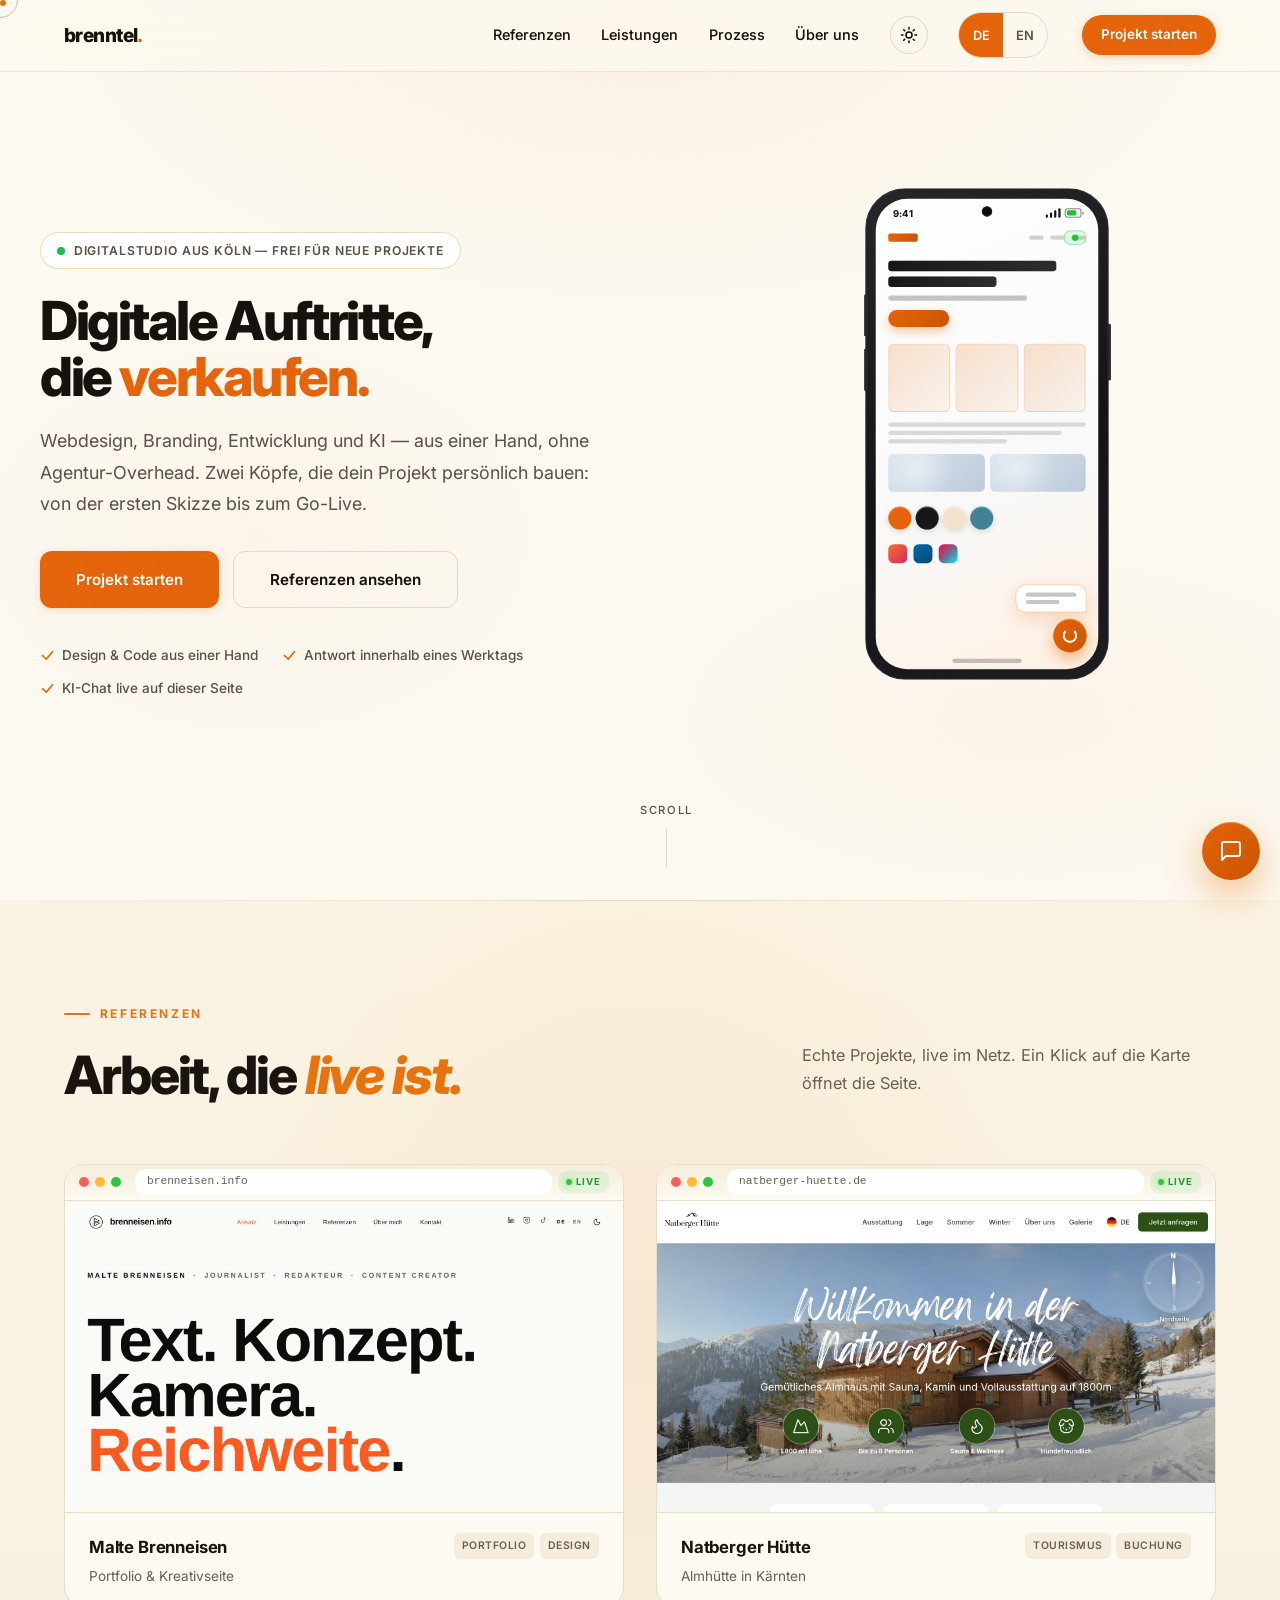
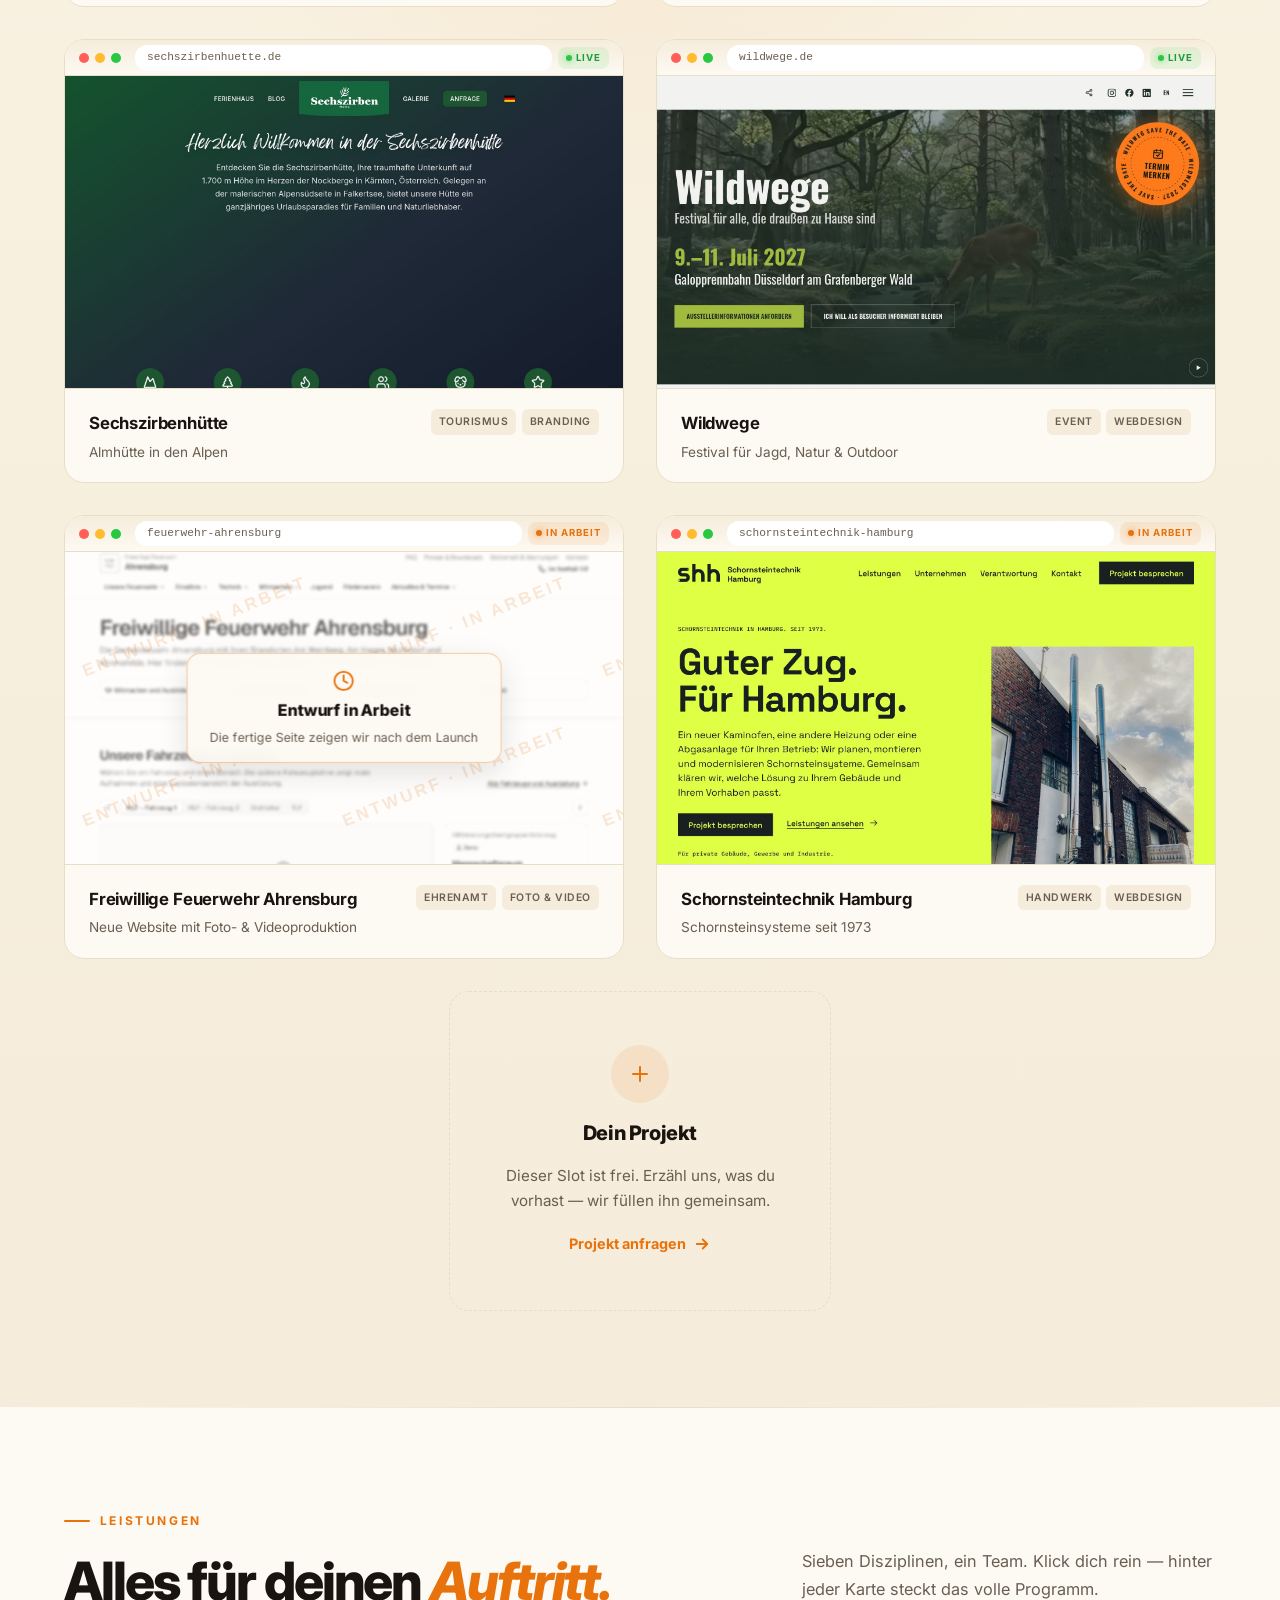
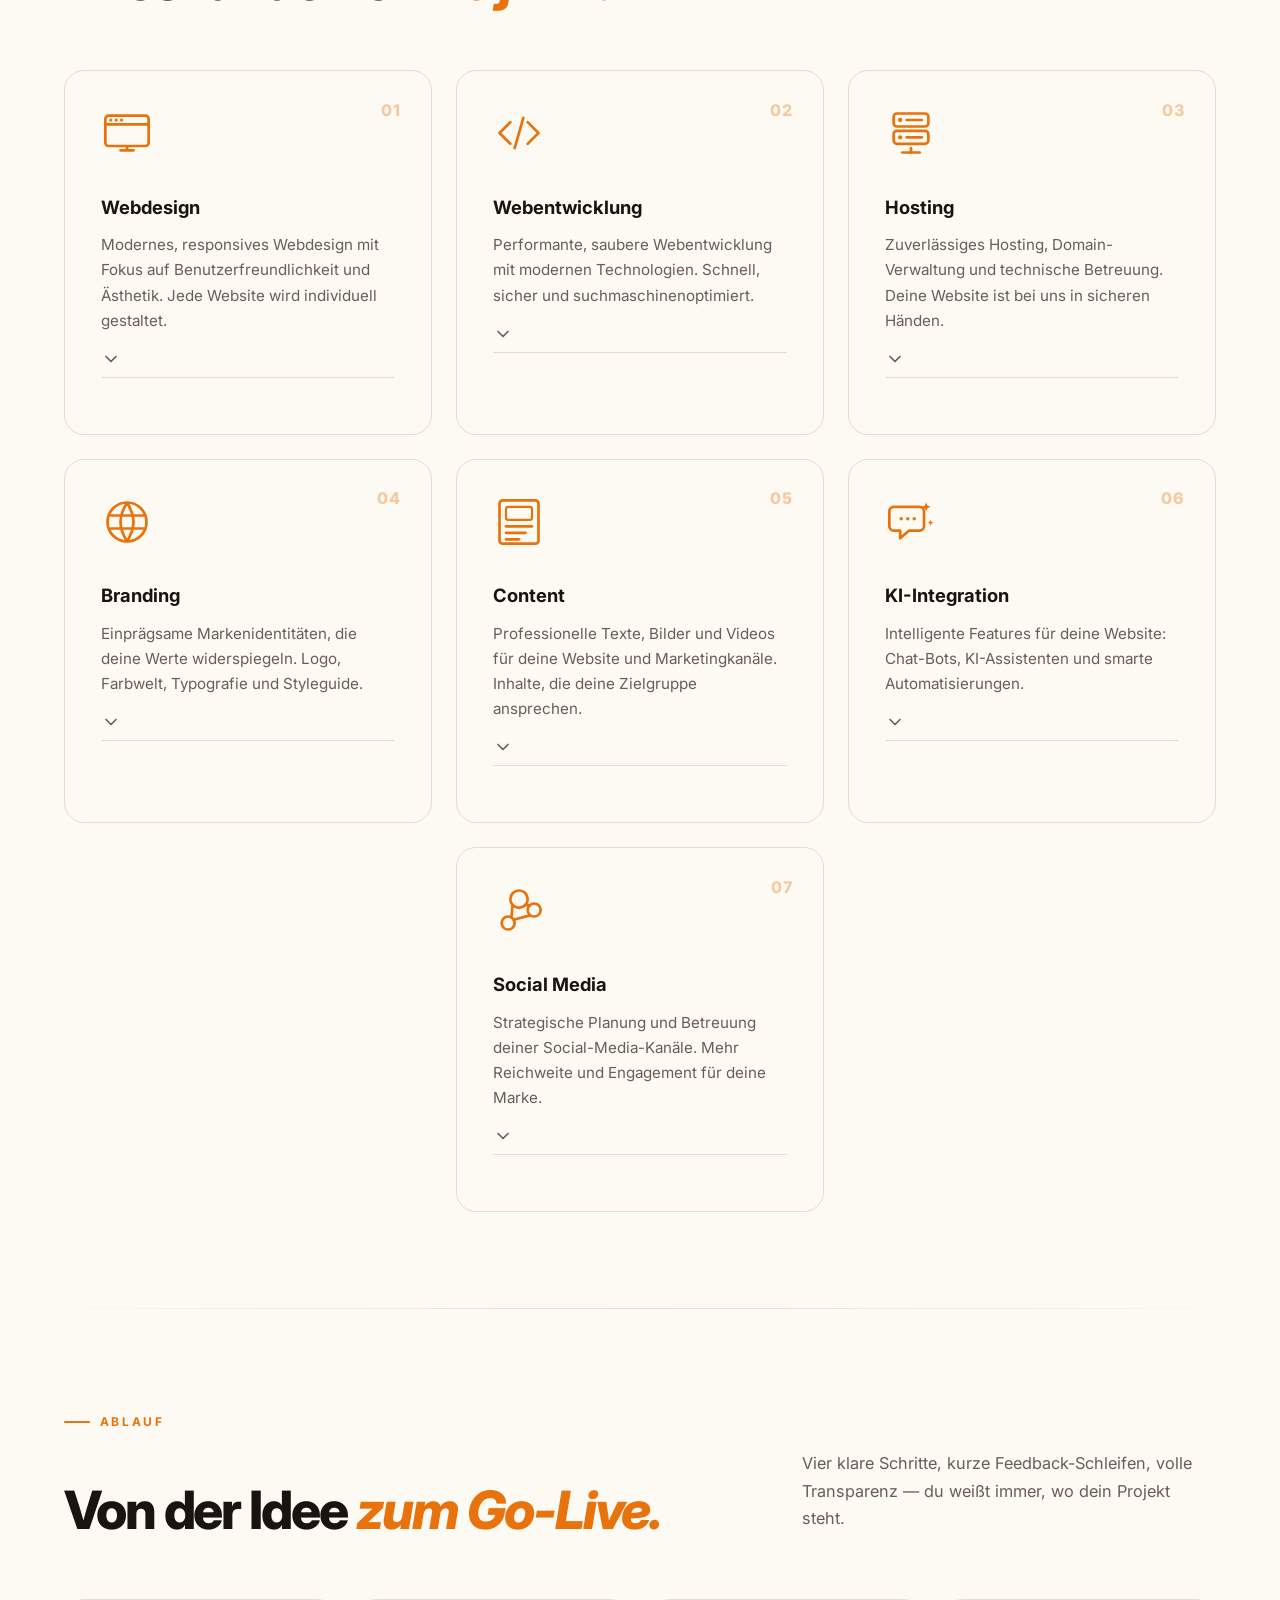
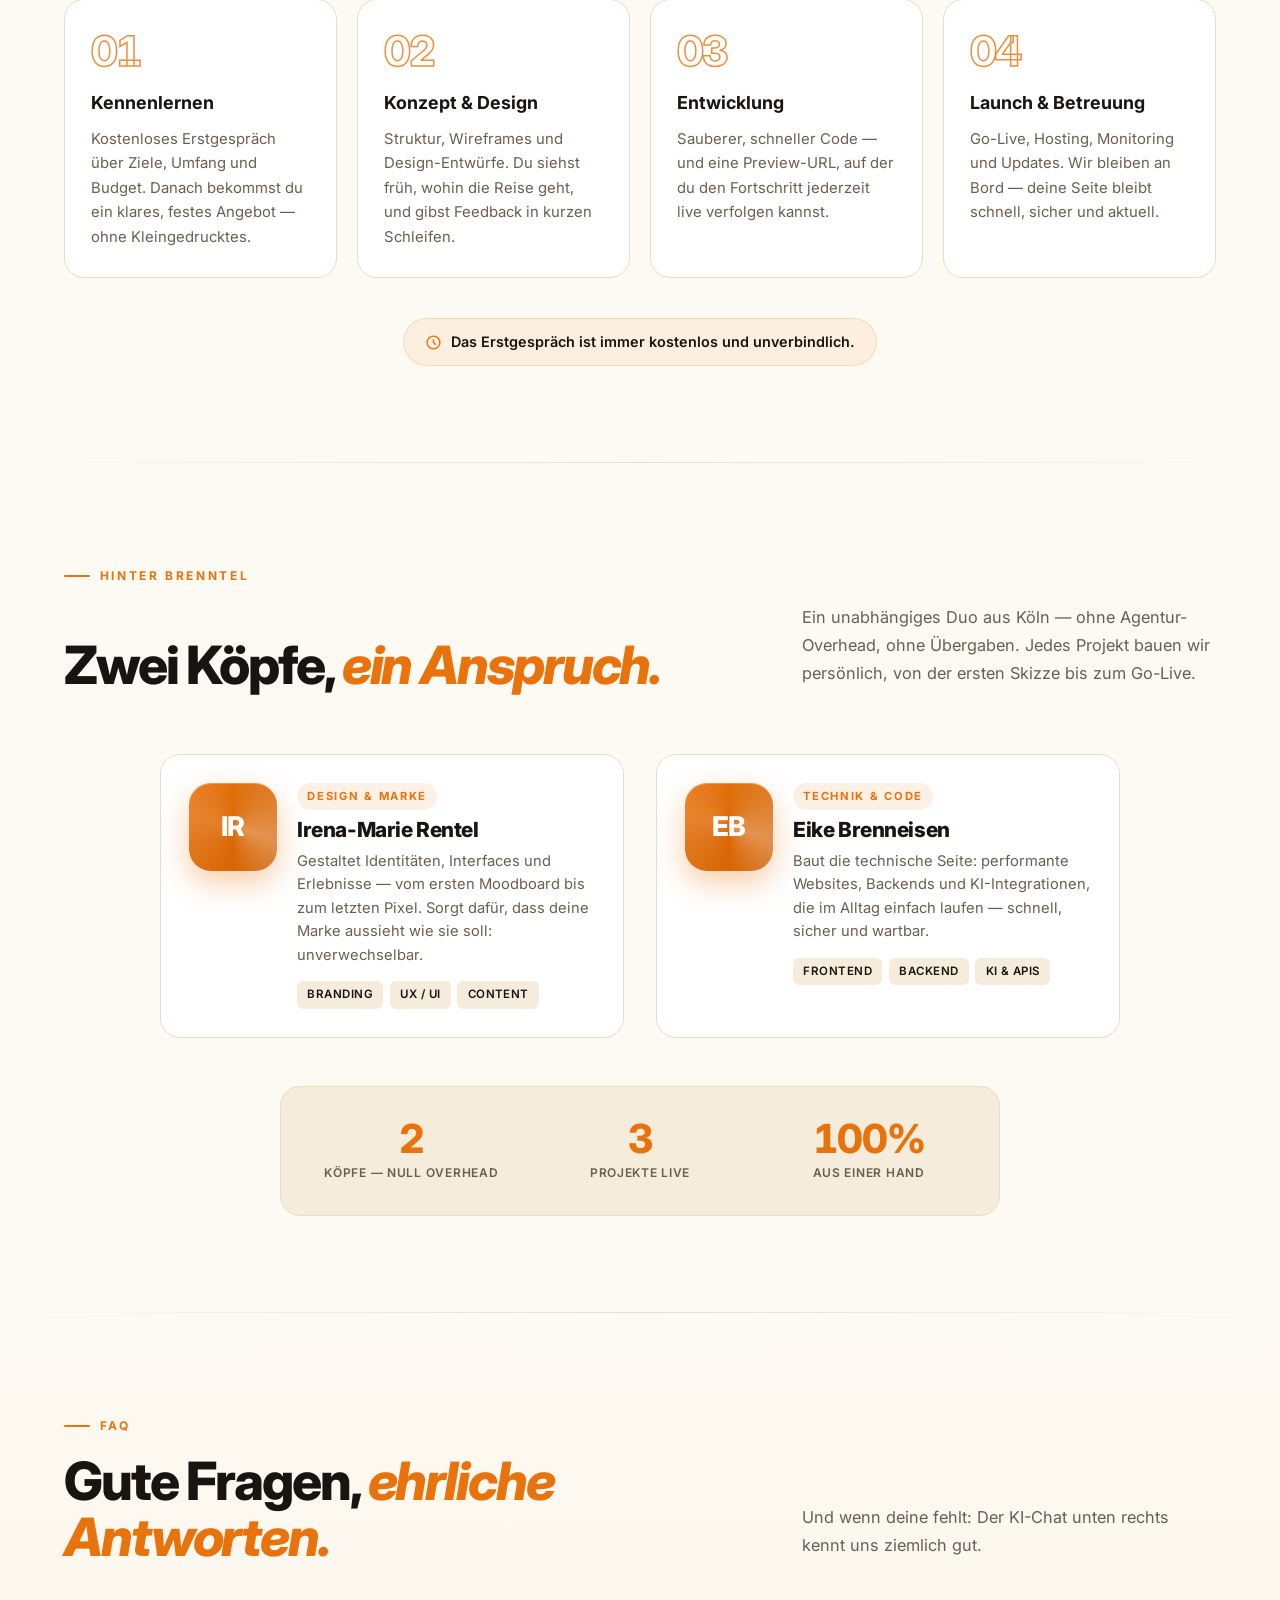
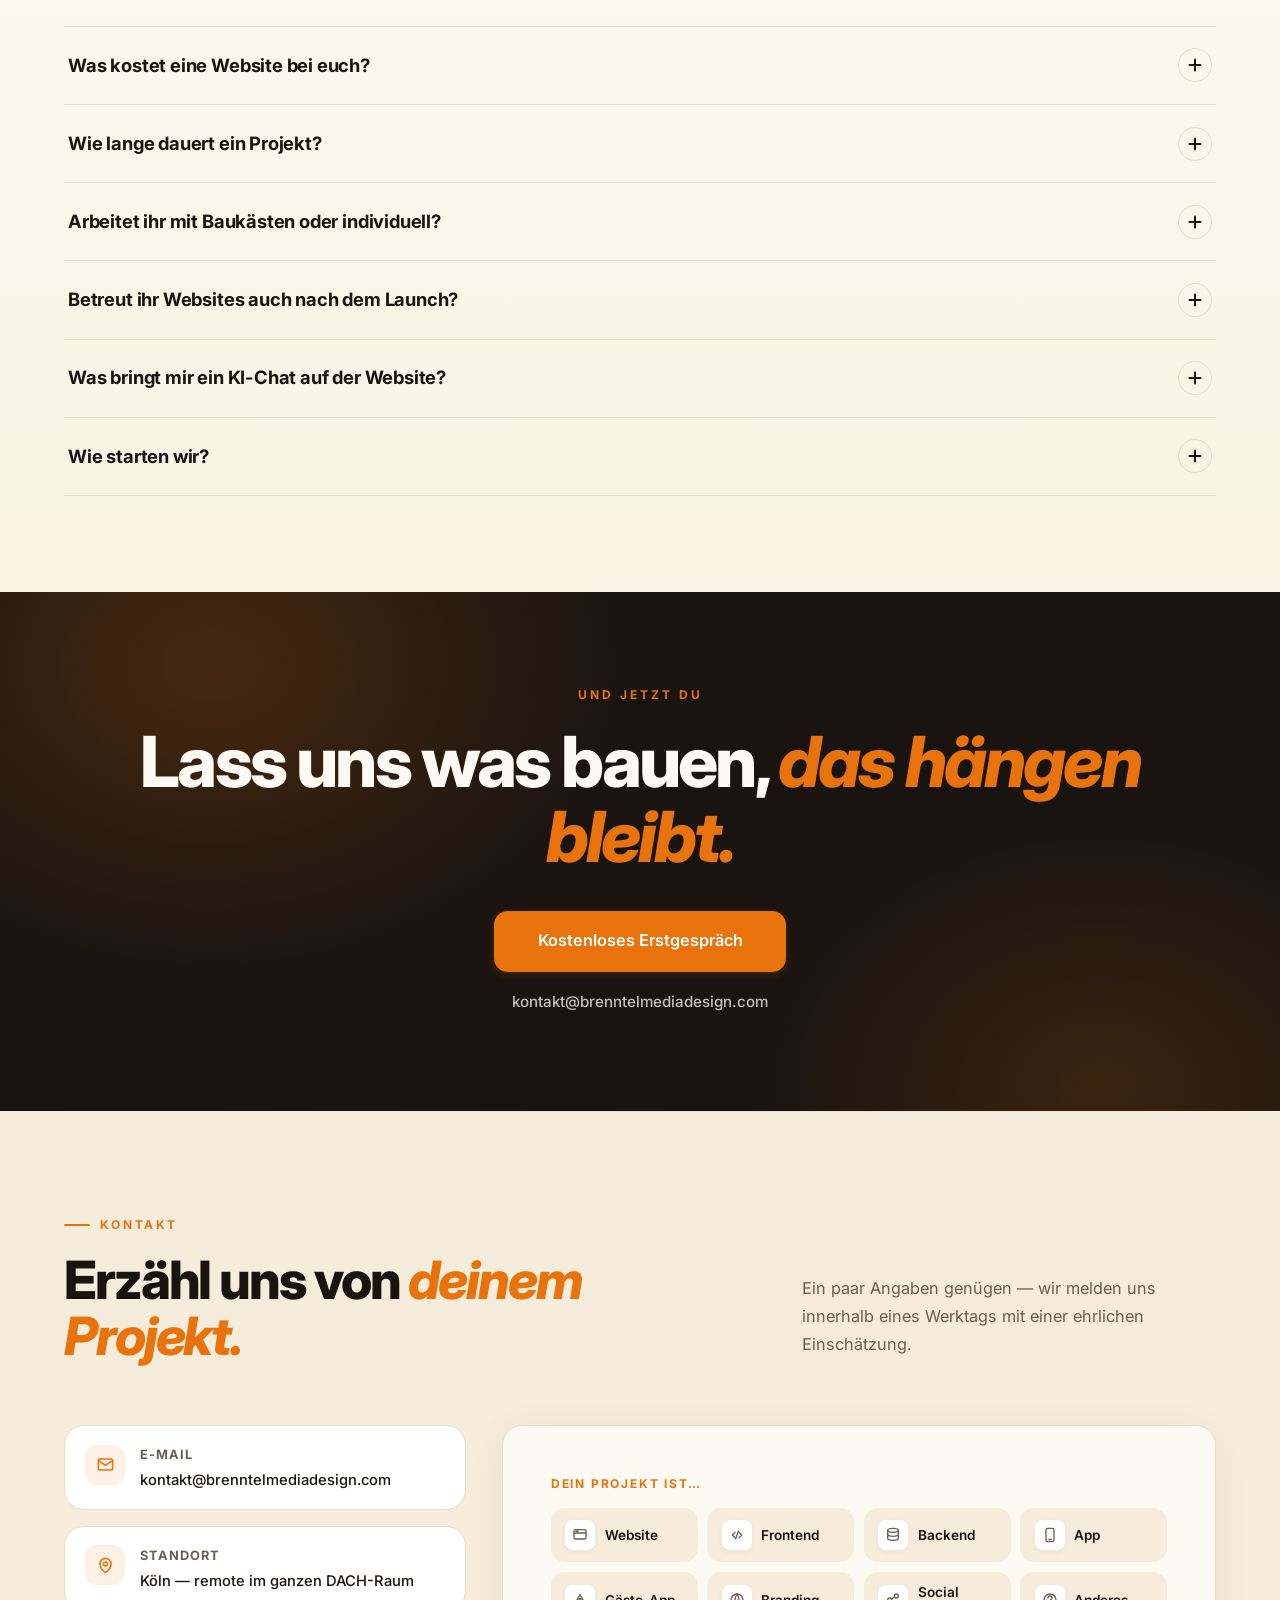
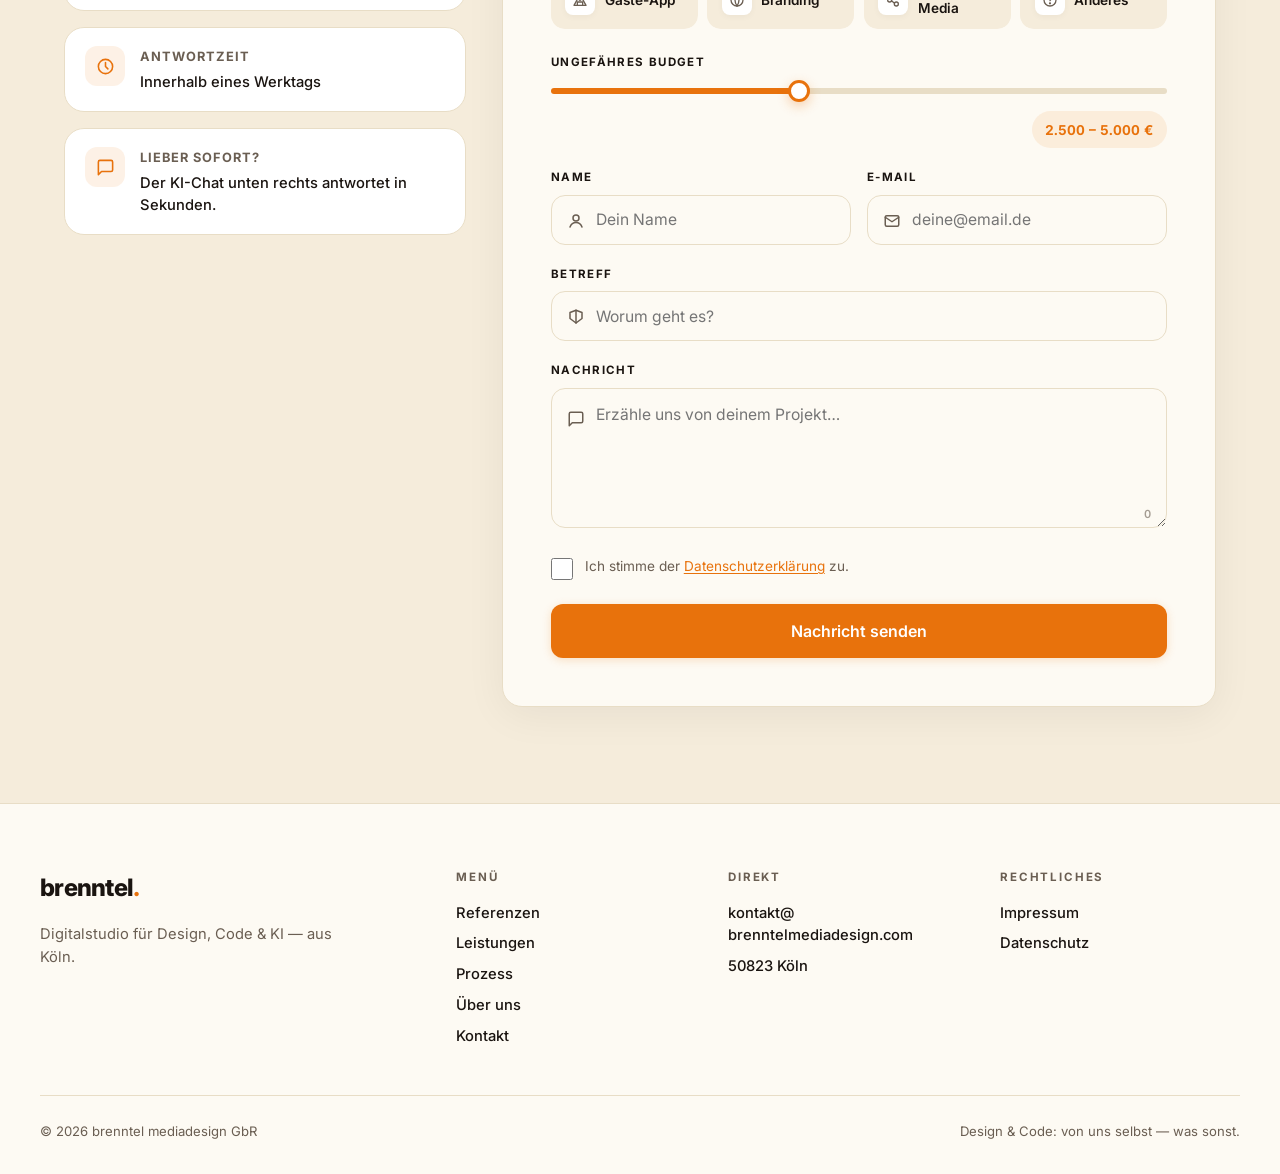
==== commit b4e6c45a: "Feuerwehr-Referenz mit Wasserzeichen, Begleitmail an Elmar und Kollegen Die Vorschau der Feuerwehr-K" ====
--- a/index.html
+++ b/index.html
@@ -25,7 +25,7 @@
   <link rel="preconnect" href="https://fonts.gstatic.com" crossorigin>
   <link href="https://fonts.googleapis.com/css2?family=Inter:wght@300;400;500;600;700;800&display=swap" rel="stylesheet">
   <link rel="stylesheet" href="css/shared.css?v=20260827c">
-  <link rel="stylesheet" href="css/main.css?v=20261008a">
+  <link rel="stylesheet" href="css/main.css?v=20261008c">
   <script type="application/ld+json">
   {
     "@context": "https://schema.org",
@@ -447,6 +447,12 @@
               <div class="work-viewport">
                 <div class="work-skeleton" aria-hidden="true"></div>
                 <img src="assets/work/feuerwehr-ahrensburg.jpg" alt="Entwurf der Startseite der Freiwilligen Feuerwehr Ahrensburg" width="1280" height="900" loading="lazy" decoding="async">
+                <div class="work-watermark" aria-hidden="true"></div>
+                <div class="work-wip-stamp">
+                  <svg width="22" height="22" viewBox="0 0 24 24" fill="none" stroke="currentColor" stroke-width="2" stroke-linecap="round" stroke-linejoin="round" aria-hidden="true"><circle cx="12" cy="12" r="10"/><polyline points="12 6 12 12 16 14"/></svg>
+                  <strong data-de="Entwurf in Arbeit" data-en="Draft in progress">Entwurf in Arbeit</strong>
+                  <span data-de="Die fertige Seite zeigen wir nach dem Launch" data-en="We'll show the finished site after launch">Die fertige Seite zeigen wir nach dem Launch</span>
+                </div>
               </div>
             </div>
             <div class="work-info">
--- a/css/main.css
+++ b/css/main.css
@@ -1738,6 +1738,72 @@
 /* Karte ohne Link: kein Zeiger, kein Overlay */
 .work-card-static { cursor: default; }
 
+/* Entwurf mit Wasserzeichen: Vorschau leicht unscharf, schräges Muster und
+   Hinweis in der Mitte, damit der Wireframe nicht als fertige Arbeit gilt */
+.work-card-static .work-viewport img {
+  filter: blur(1.5px) saturate(0.7);
+  transform: scale(1.03);
+}
+
+.work-card-static:hover .work-viewport img { object-position: top center; }
+
+.work-watermark {
+  position: absolute;
+  inset: 0;
+  z-index: 1;
+  background-color: color-mix(in srgb, var(--color-bg) 35%, transparent);
+  background-image: url("data:image/svg+xml,%3Csvg xmlns='http://www.w3.org/2000/svg' width='260' height='150' viewBox='0 0 260 150'%3E%3Ctext x='130' y='80' text-anchor='middle' transform='rotate(-22 130 75)' font-family='Inter, Arial, sans-serif' font-size='17' font-weight='800' letter-spacing='3' fill='%23e8720c' fill-opacity='0.16'%3EENTWURF %C2%B7 IN ARBEIT%3C/text%3E%3C/svg%3E");
+  background-size: 260px 150px;
+  pointer-events: none;
+}
+
+.work-wip-stamp {
+  position: absolute;
+  top: 50%;
+  left: 50%;
+  z-index: 2;
+  transform: translate(-50%, -50%);
+  display: flex;
+  flex-direction: column;
+  align-items: center;
+  gap: 0.3rem;
+  width: max-content;
+  max-width: 82%;
+  padding: 1rem 1.4rem;
+  text-align: center;
+  color: var(--color-text);
+  background: color-mix(in srgb, var(--color-bg) 92%, transparent);
+  border: 1px solid rgba(232, 114, 12, 0.35);
+  border-radius: 14px;
+  box-shadow: 0 10px 30px rgba(20, 16, 12, 0.12);
+  -webkit-backdrop-filter: blur(6px);
+  backdrop-filter: blur(6px);
+}
+
+.work-wip-stamp svg { color: var(--color-accent); }
+
+.work-wip-stamp strong {
+  font-size: 1rem;
+  font-weight: 800;
+  letter-spacing: -0.01em;
+}
+
+.work-wip-stamp span {
+  font-size: 0.78rem;
+  line-height: 1.4;
+  color: var(--color-text-light);
+}
+
+@media (max-width: 767px) {
+  .work-wip-stamp {
+    padding: 0.6rem 1rem;
+    gap: 0.2rem;
+  }
+  .work-wip-stamp svg { width: 18px; height: 18px; }
+  .work-wip-stamp strong { font-size: 0.9rem; }
+  .work-wip-stamp span { display: none; }
+}
+
 @keyframes workLivePulse {
   0%, 100% { opacity: 1; transform: scale(1); }
   50% { opacity: 0.5; transform: scale(0.85); }
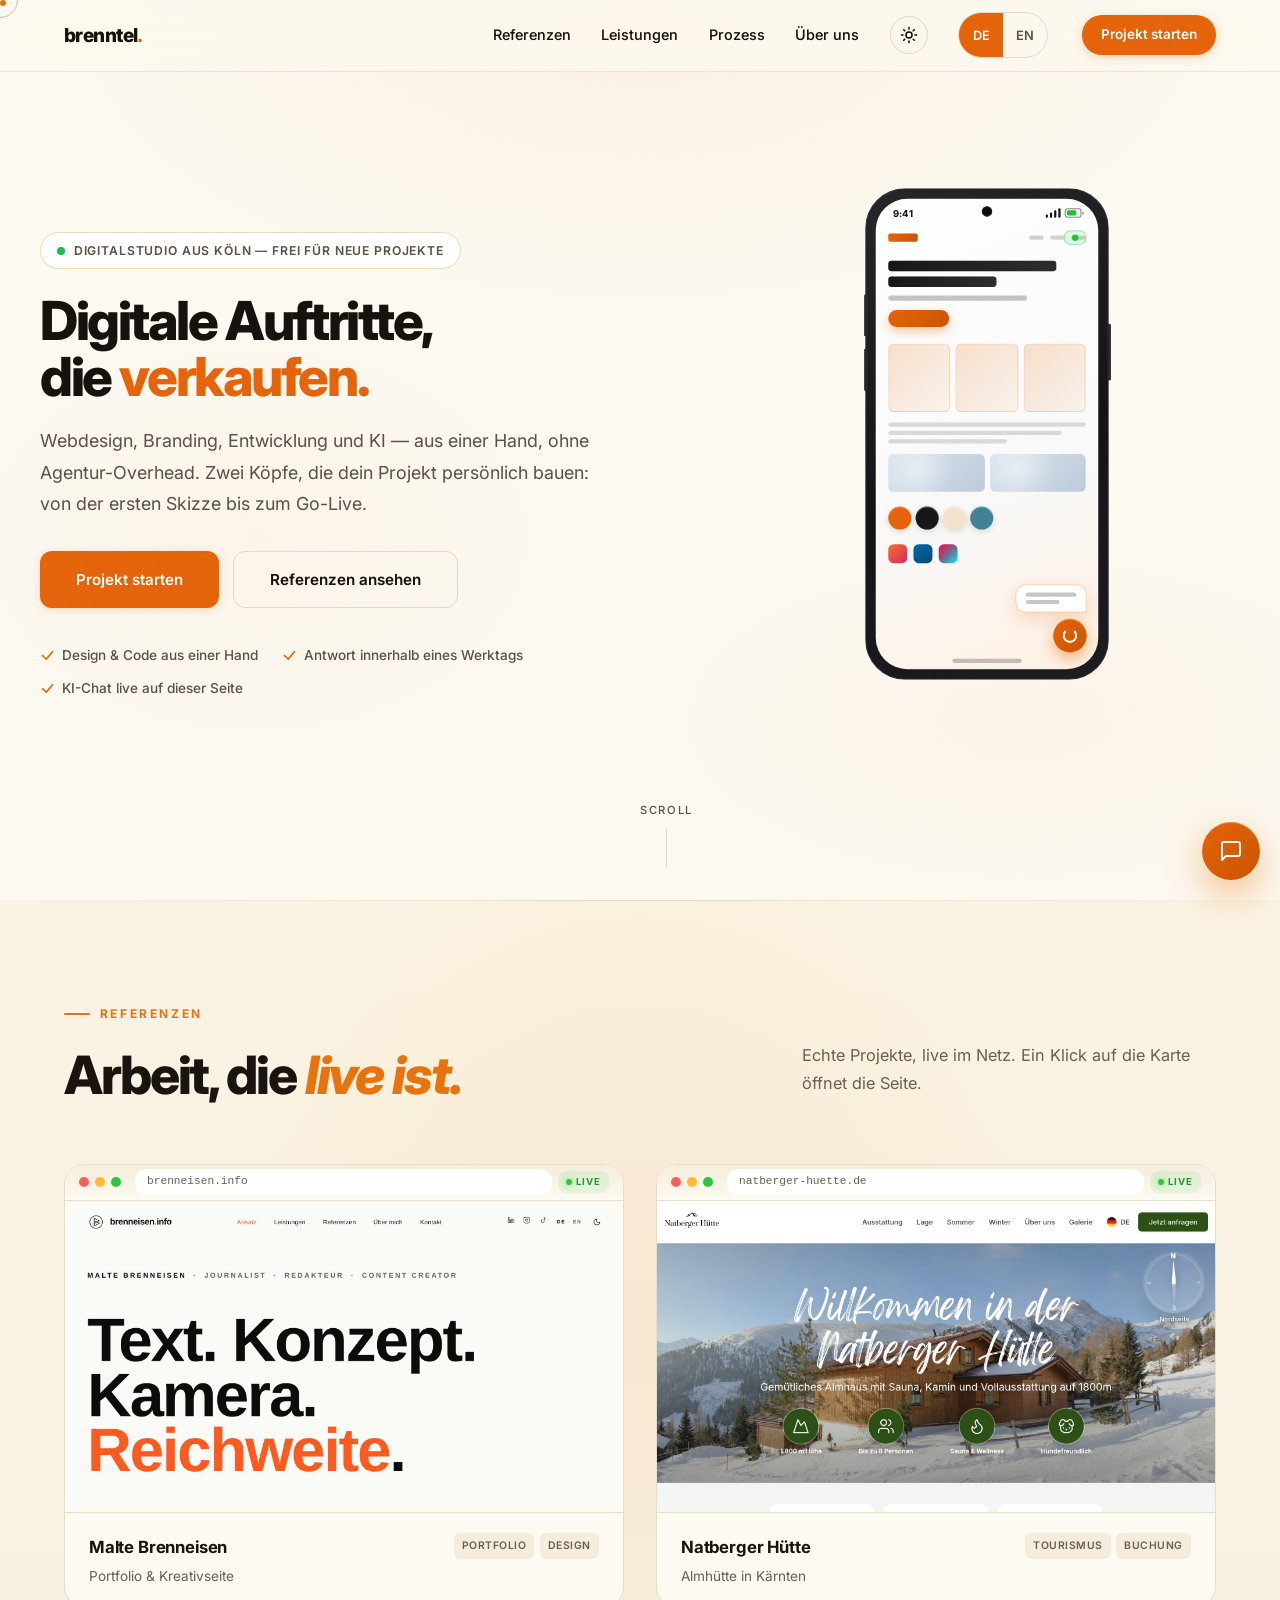
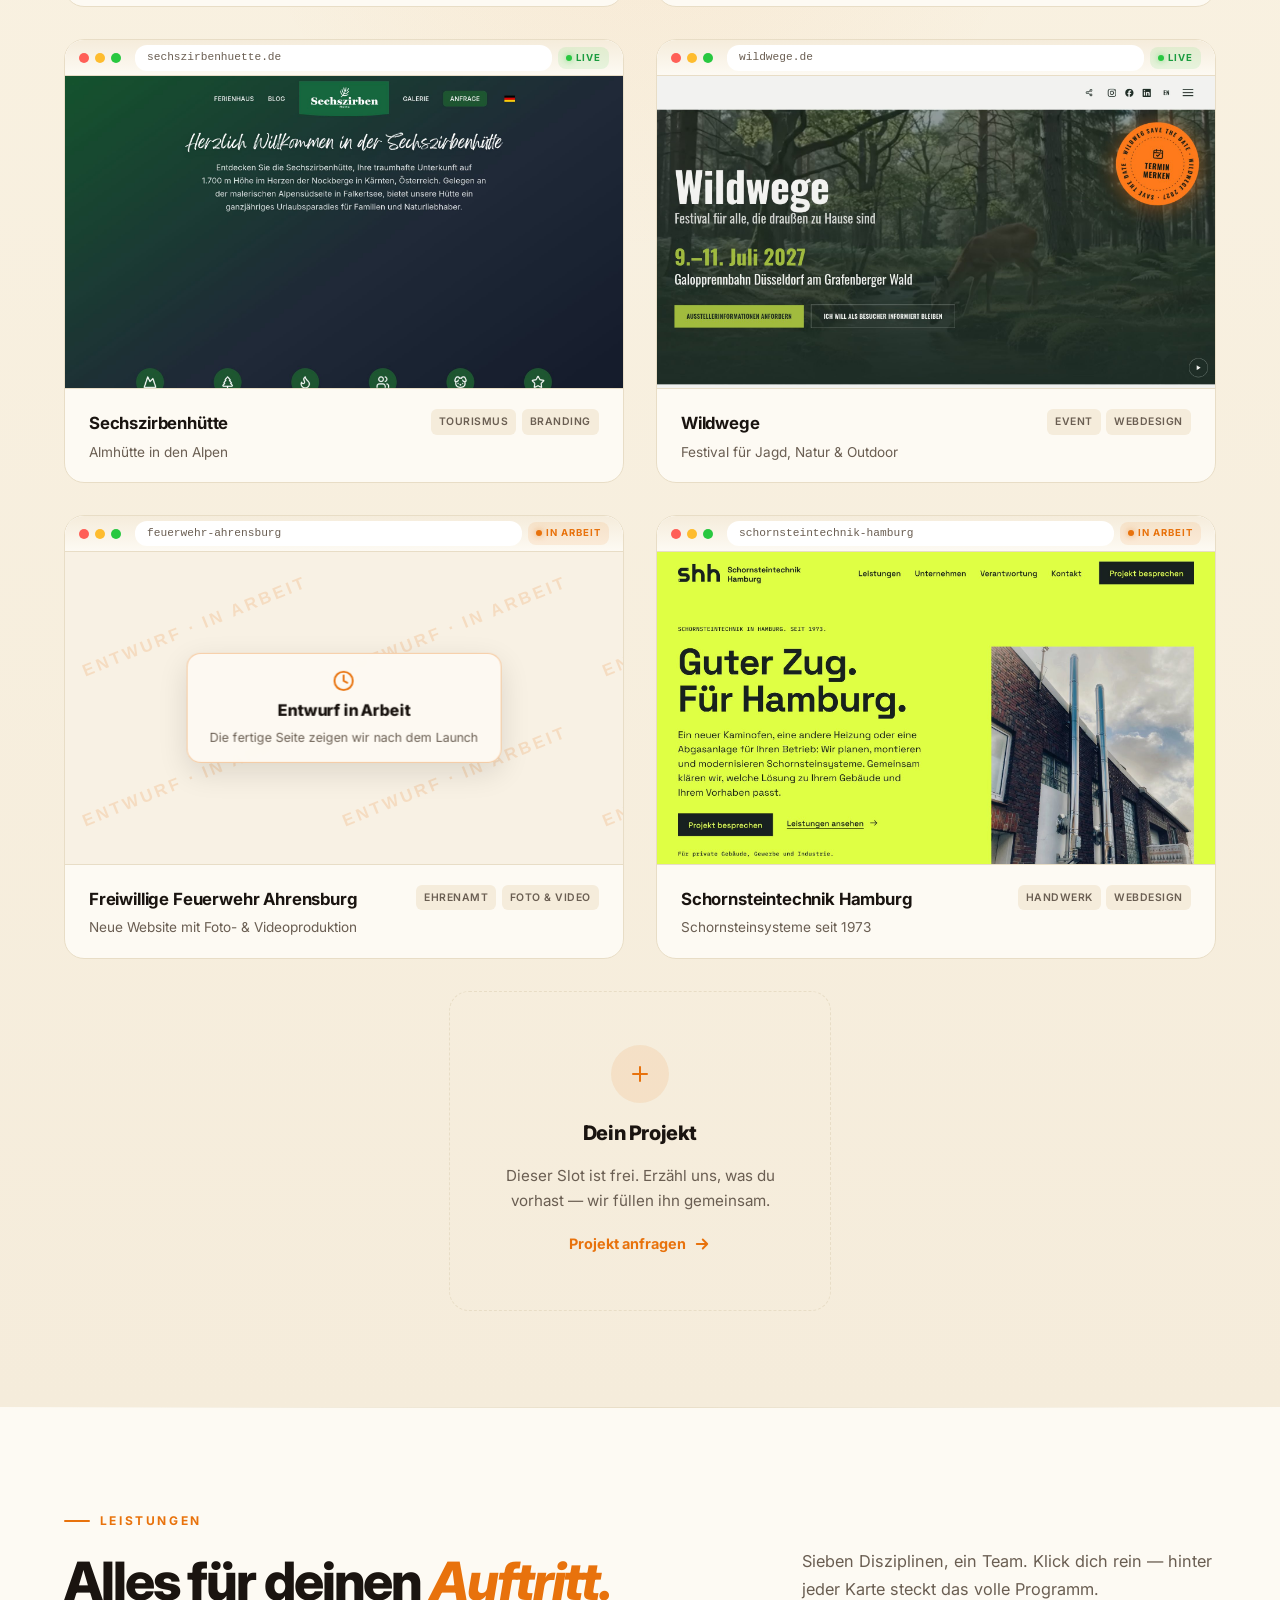
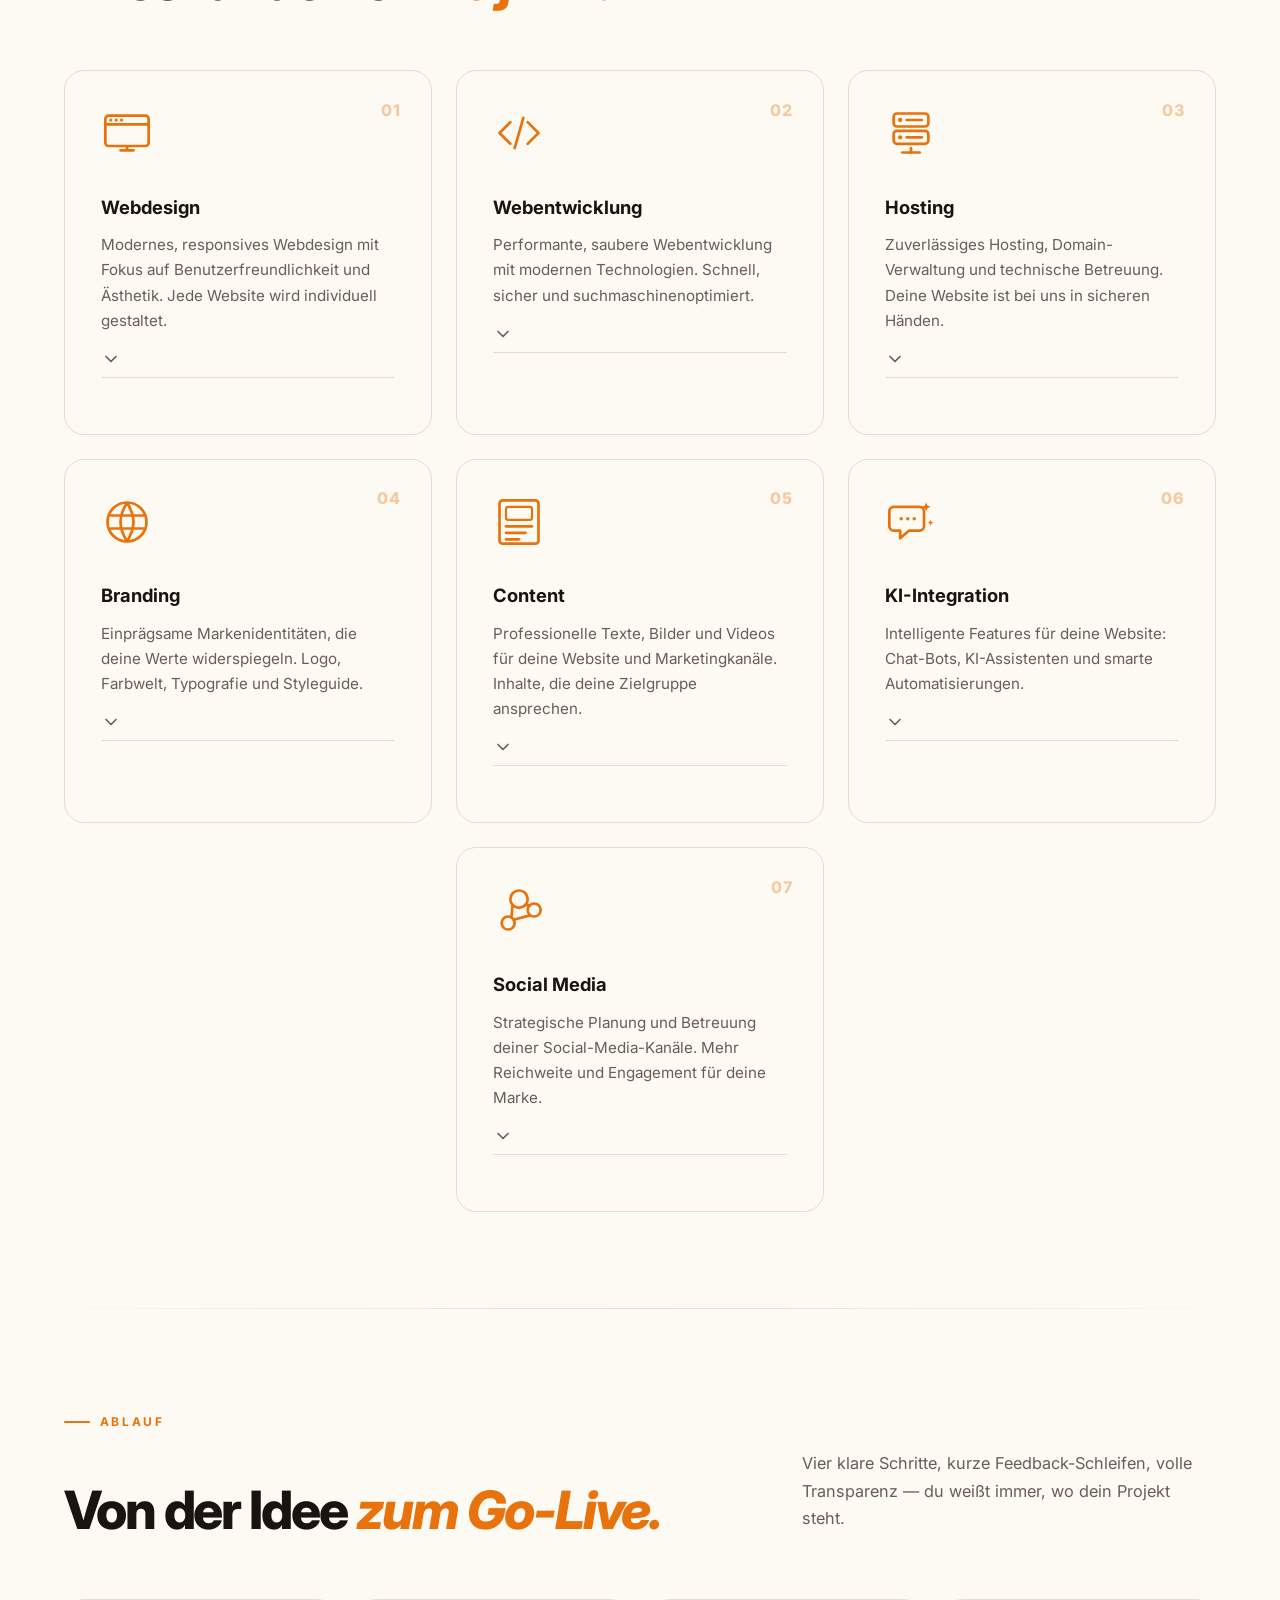
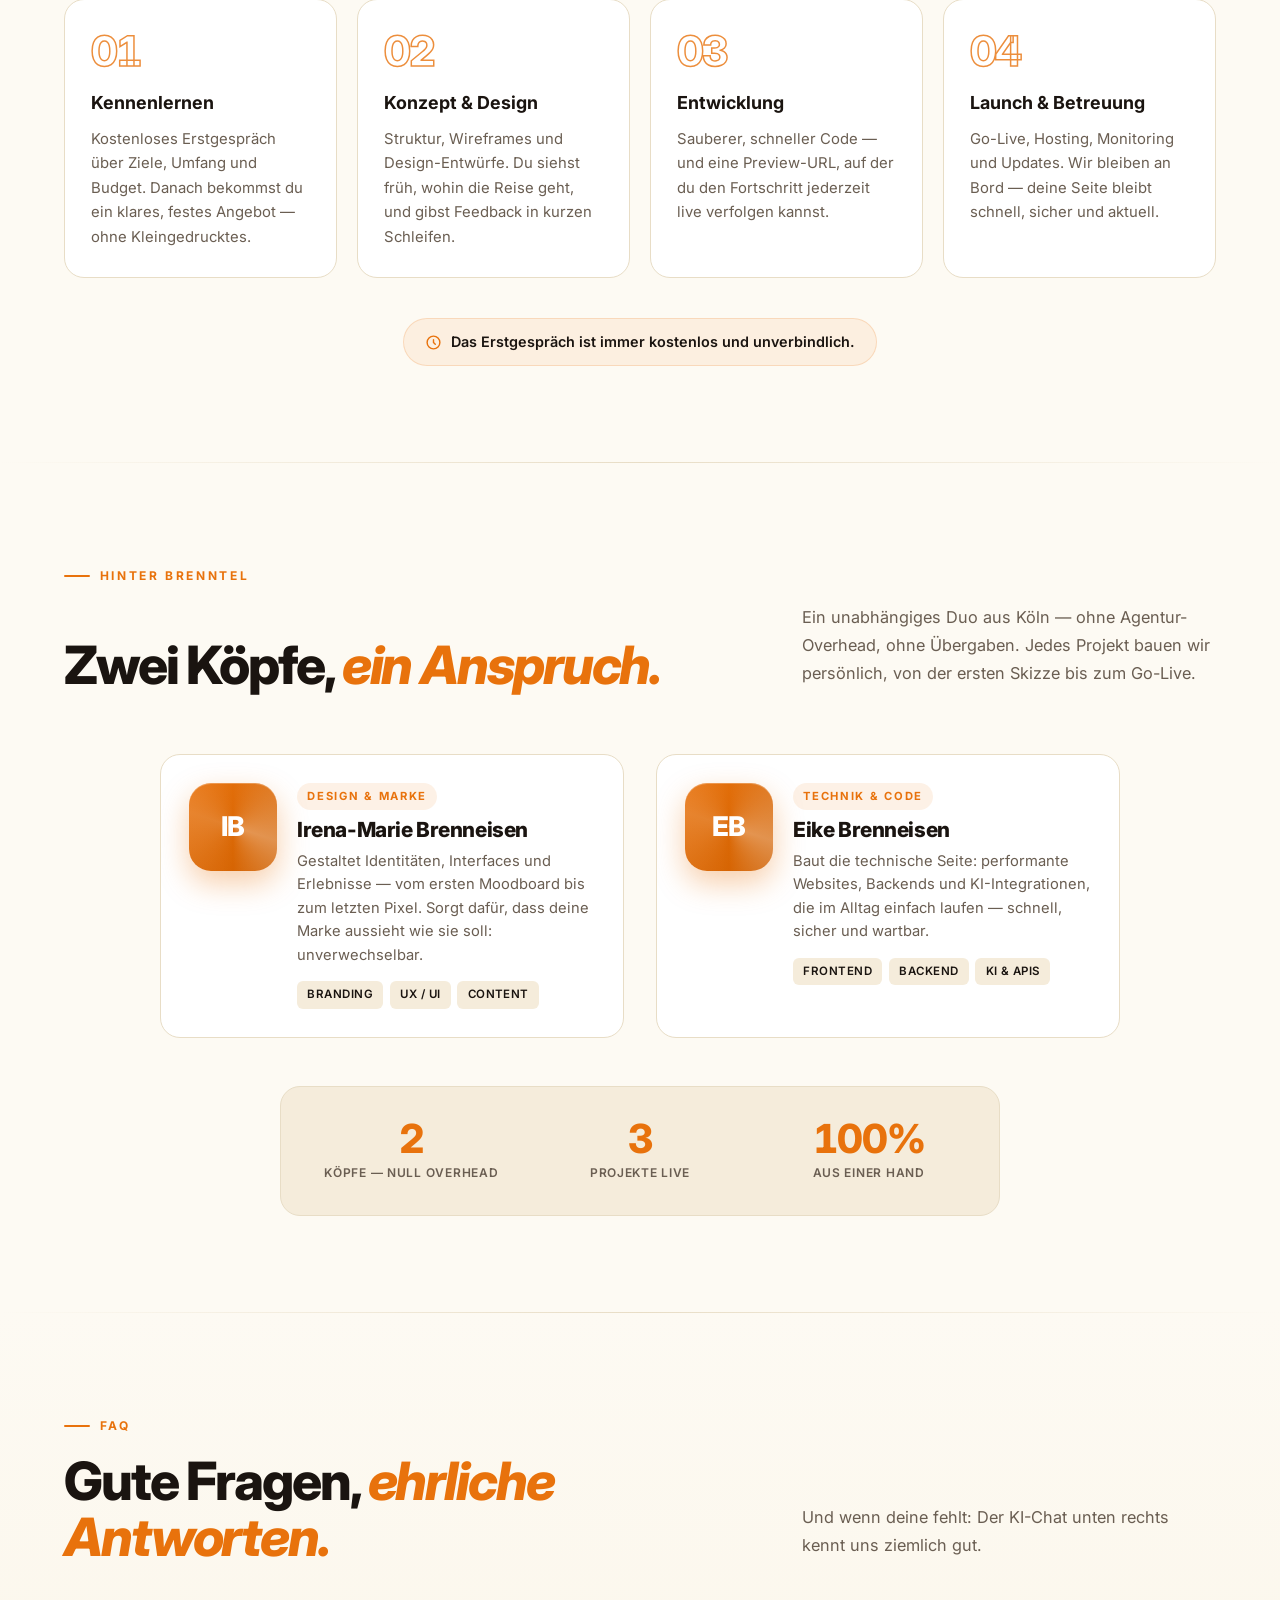
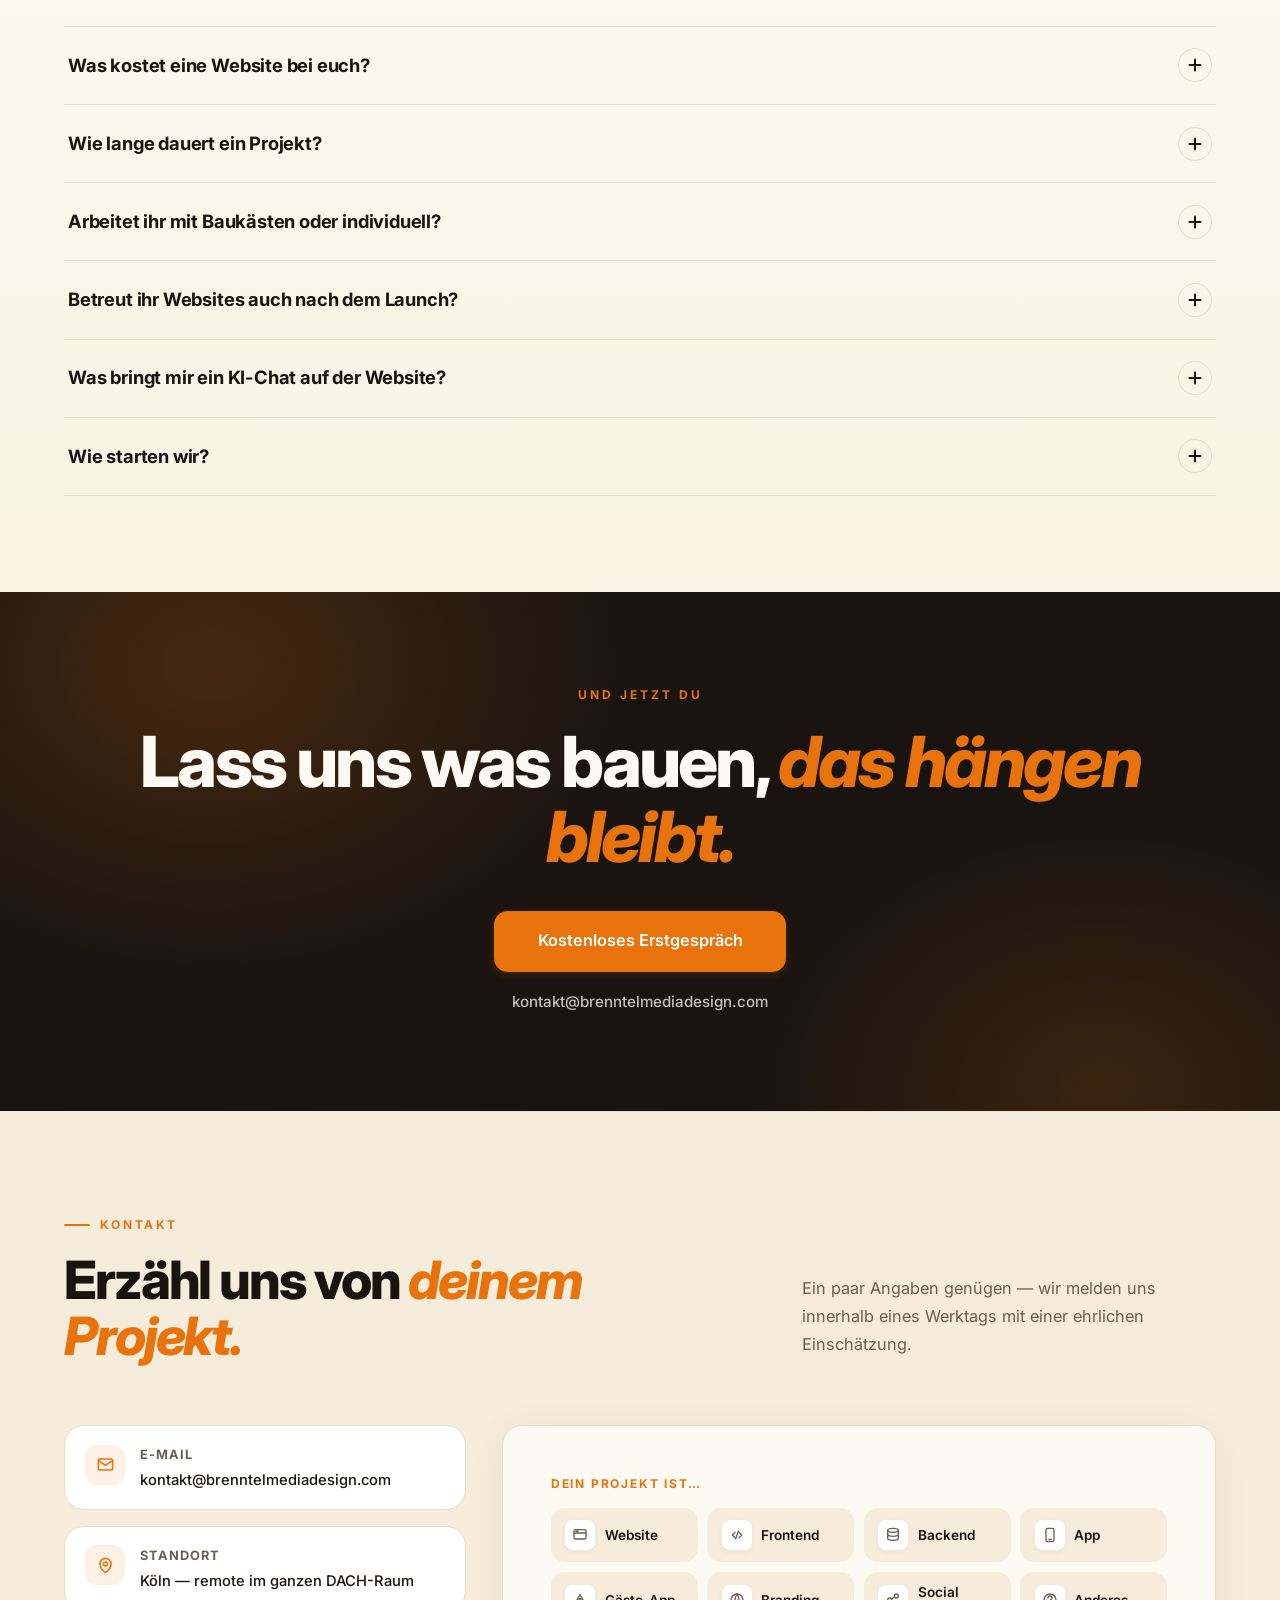
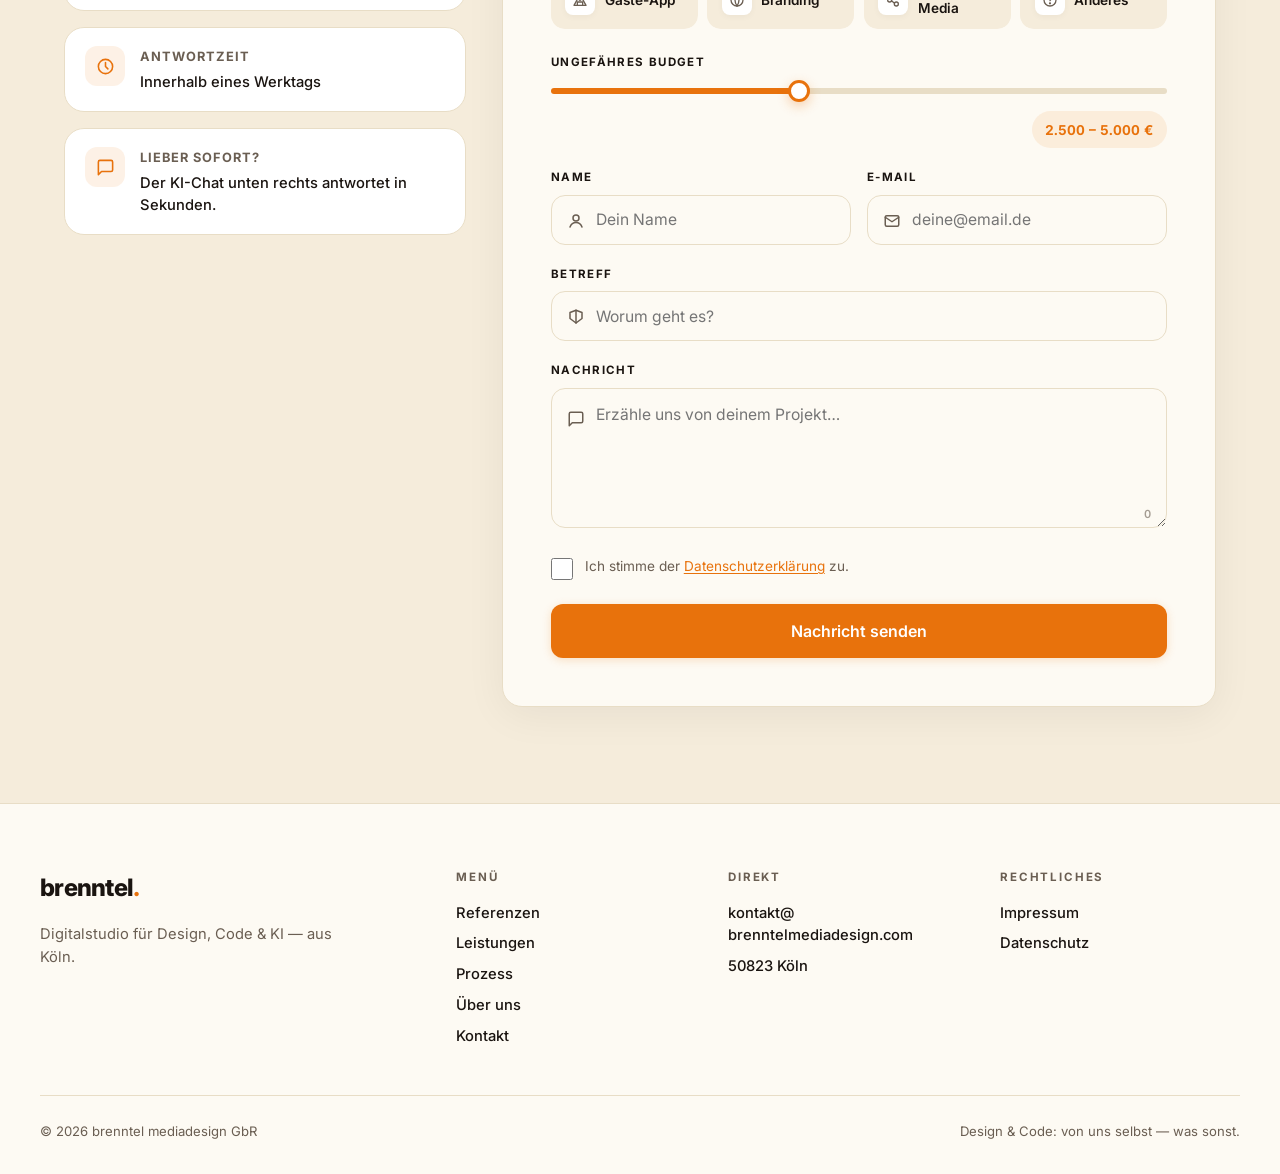
==== commit 995fcb6b: "Namen überall auf Irena-Marie Brenneisen aktualisieren Datenschutz, Startseite (Gründerkarte, Initia" ====
--- a/index.html
+++ b/index.html
@@ -42,7 +42,7 @@
       "addressCountry": "DE"
     },
     "founder": [
-      { "@type": "Person", "name": "Irena-Marie Rentel" },
+      { "@type": "Person", "name": "Irena-Marie Brenneisen" },
       { "@type": "Person", "name": "Eike Brenneisen" }
     ],
     "knowsAbout": ["Webdesign", "Webentwicklung", "Branding", "KI-Integration", "Content-Erstellung", "Social Media", "Hosting"],
@@ -768,11 +768,11 @@
           <article class="founder-card fade-in">
             <div class="founder-avatar" aria-hidden="true">
               <span class="founder-accent"></span>
-              <span class="founder-initials">IR</span>
+              <span class="founder-initials">IB</span>
             </div>
             <div class="founder-meta">
               <span class="founder-role" data-de="Design &amp; Marke" data-en="Design &amp; Brand">Design &amp; Marke</span>
-              <h3 class="founder-name">Irena-Marie Rentel</h3>
+              <h3 class="founder-name">Irena-Marie Brenneisen</h3>
               <p class="founder-bio" data-de="Gestaltet Identitäten, Interfaces und Erlebnisse — vom ersten Moodboard bis zum letzten Pixel. Sorgt dafür, dass deine Marke aussieht wie sie soll: unverwechselbar." data-en="Shapes identities, interfaces and experiences — from the first moodboard to the last pixel. Makes sure your brand looks the way it should: unmistakable.">Gestaltet Identitäten, Interfaces und Erlebnisse — vom ersten Moodboard bis zum letzten Pixel. Sorgt dafür, dass deine Marke aussieht wie sie soll: unverwechselbar.</p>
               <ul class="founder-skills">
                 <li>Branding</li>
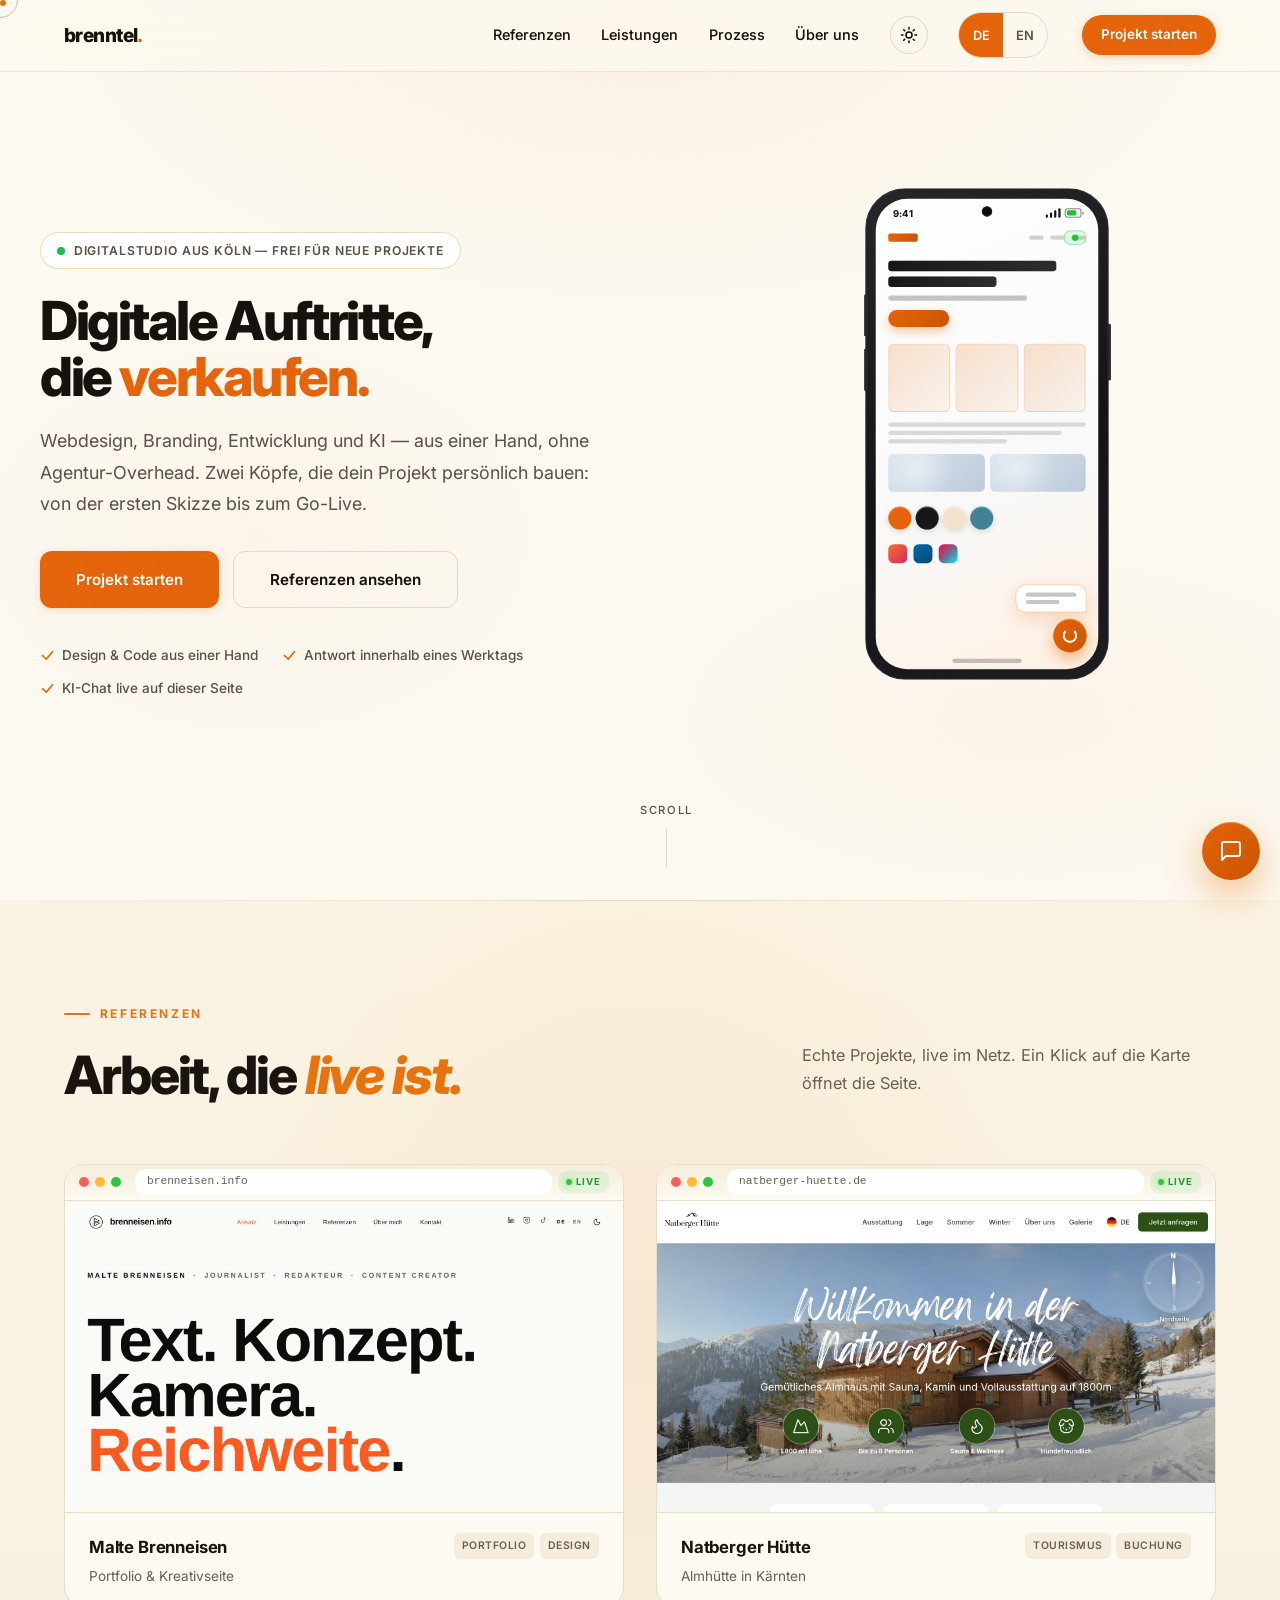
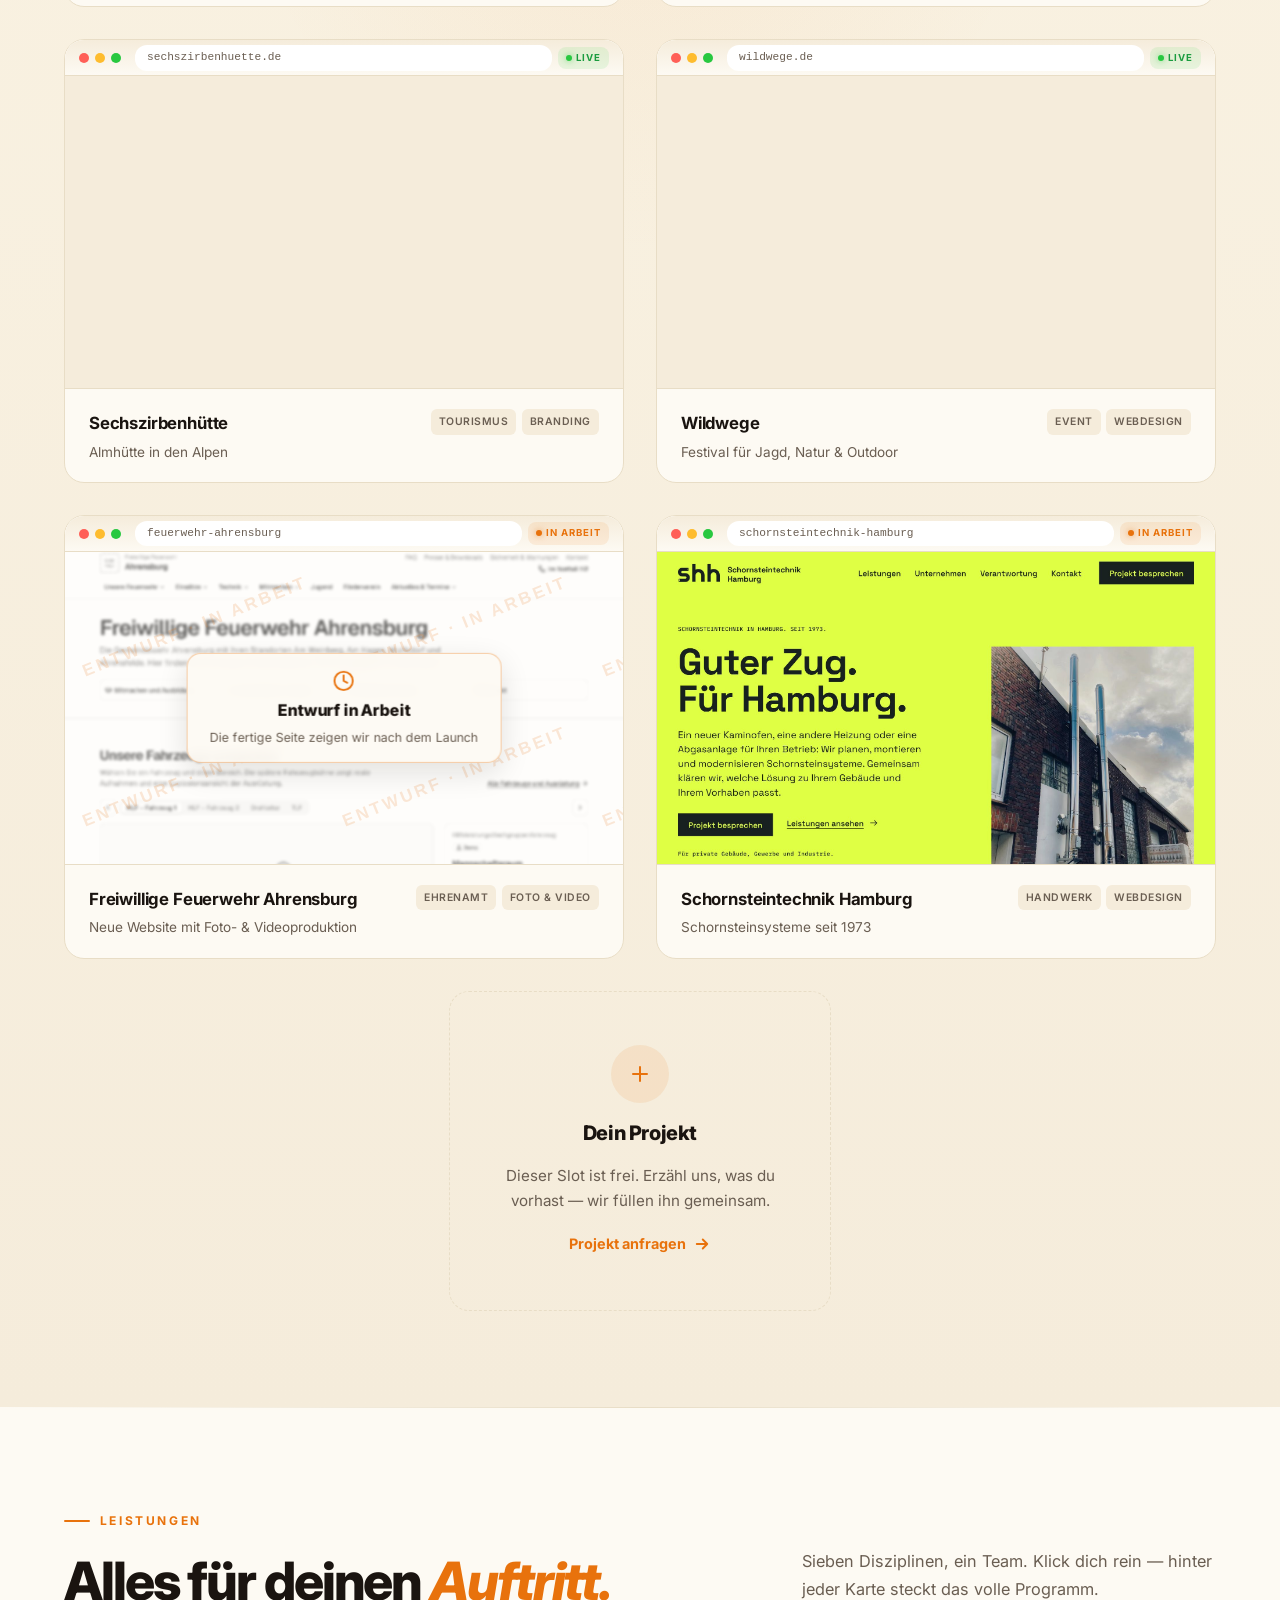
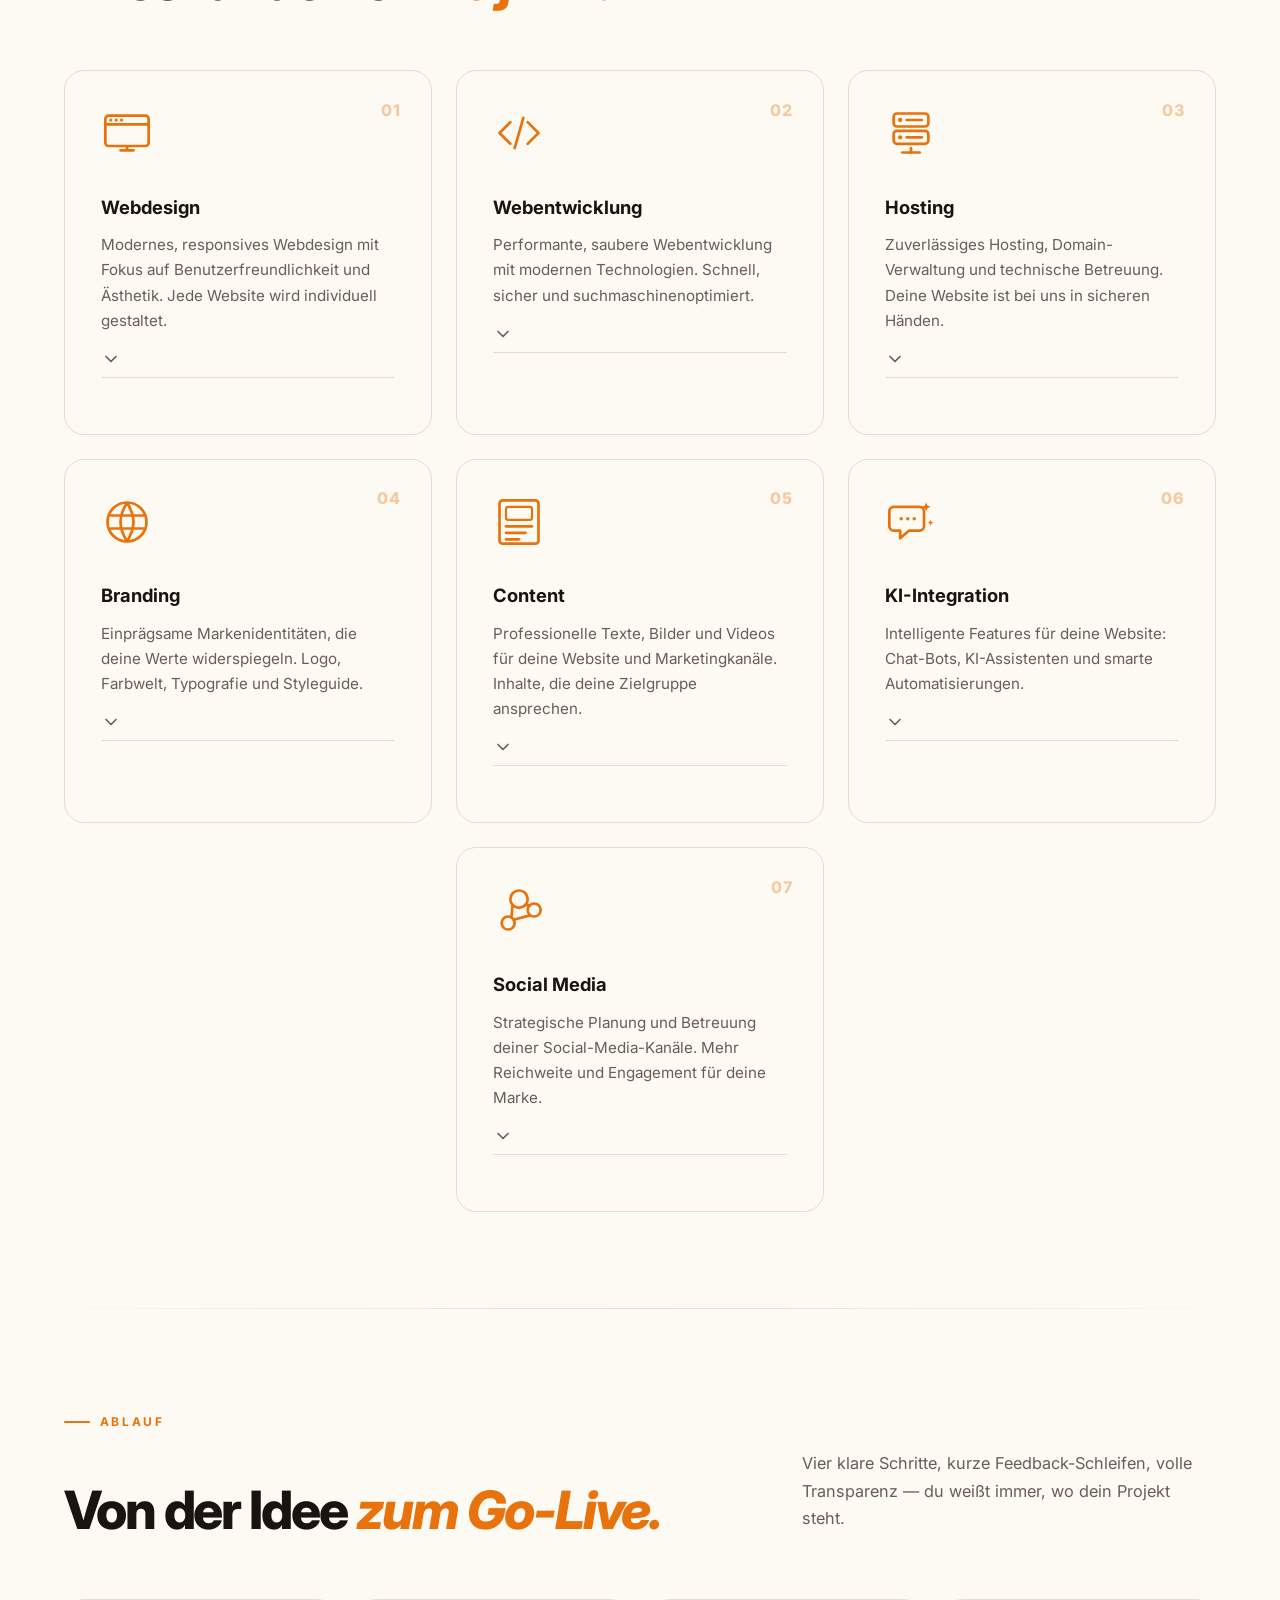
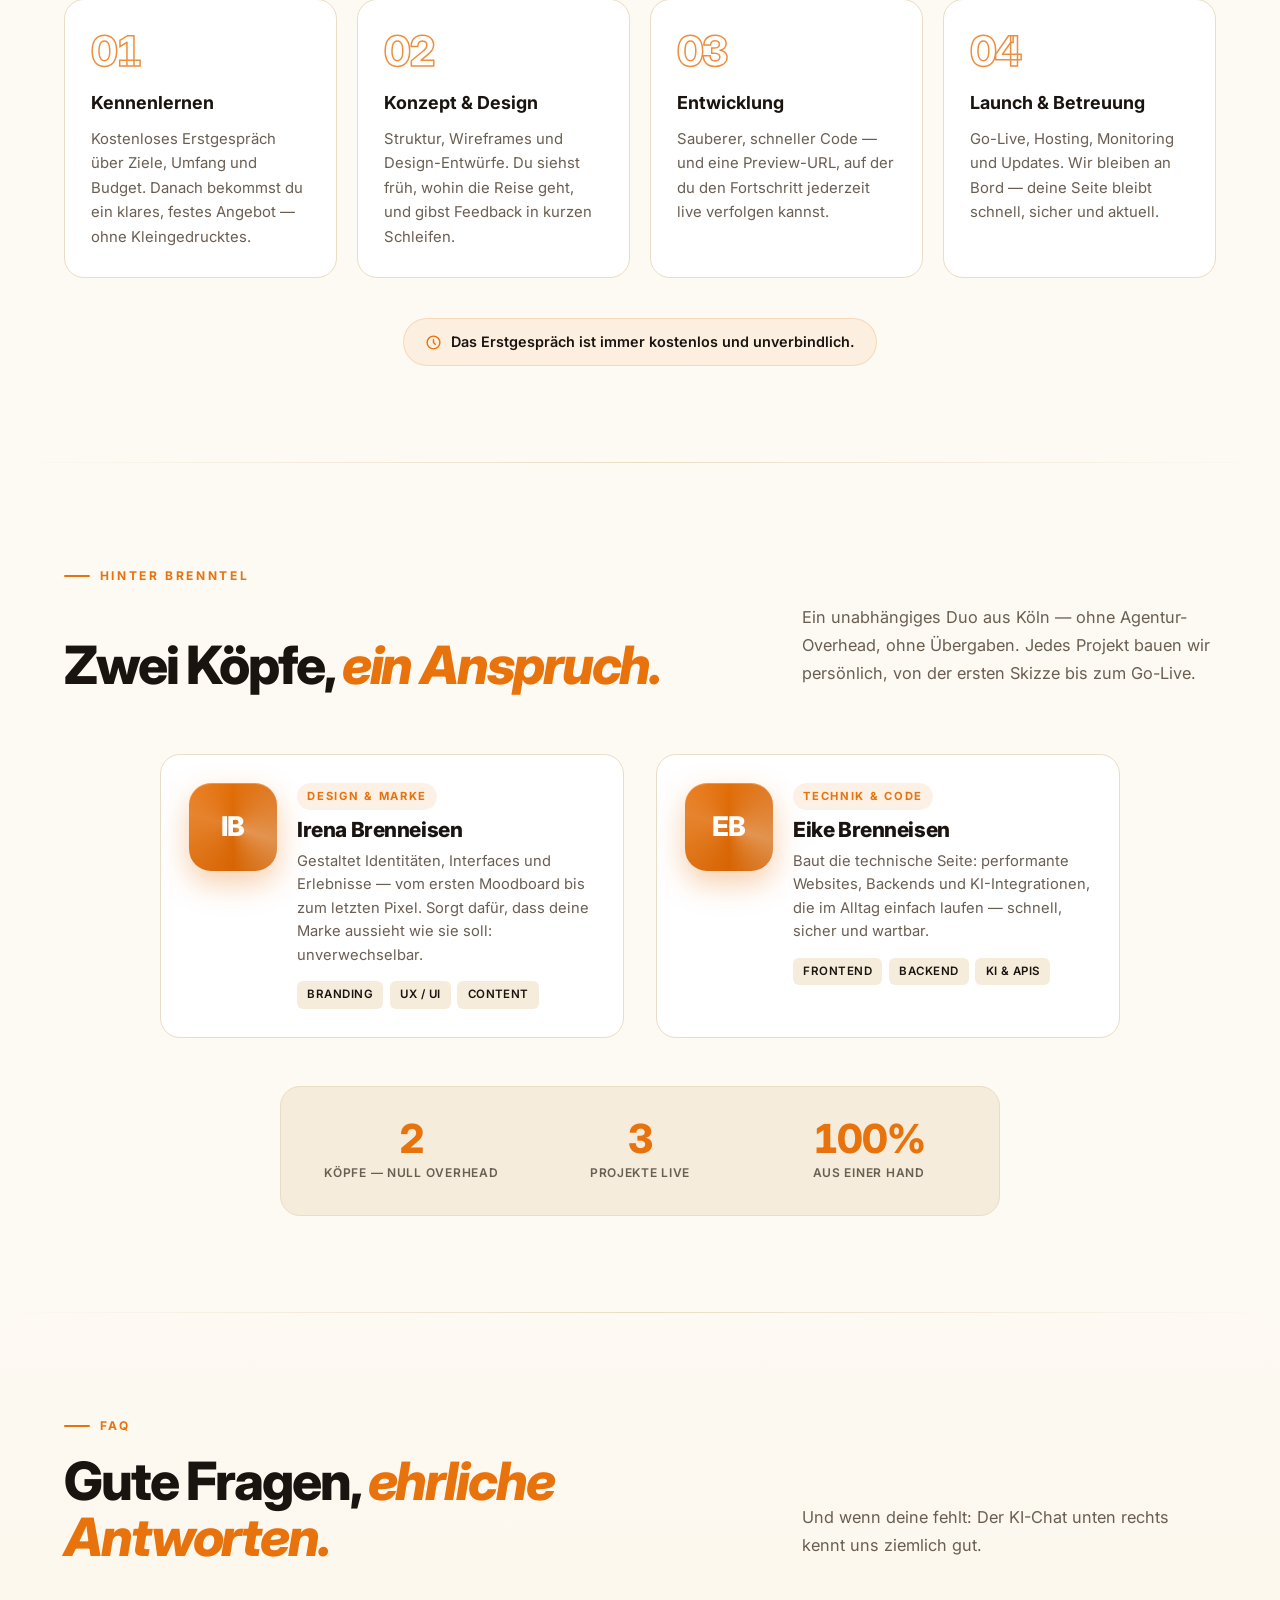
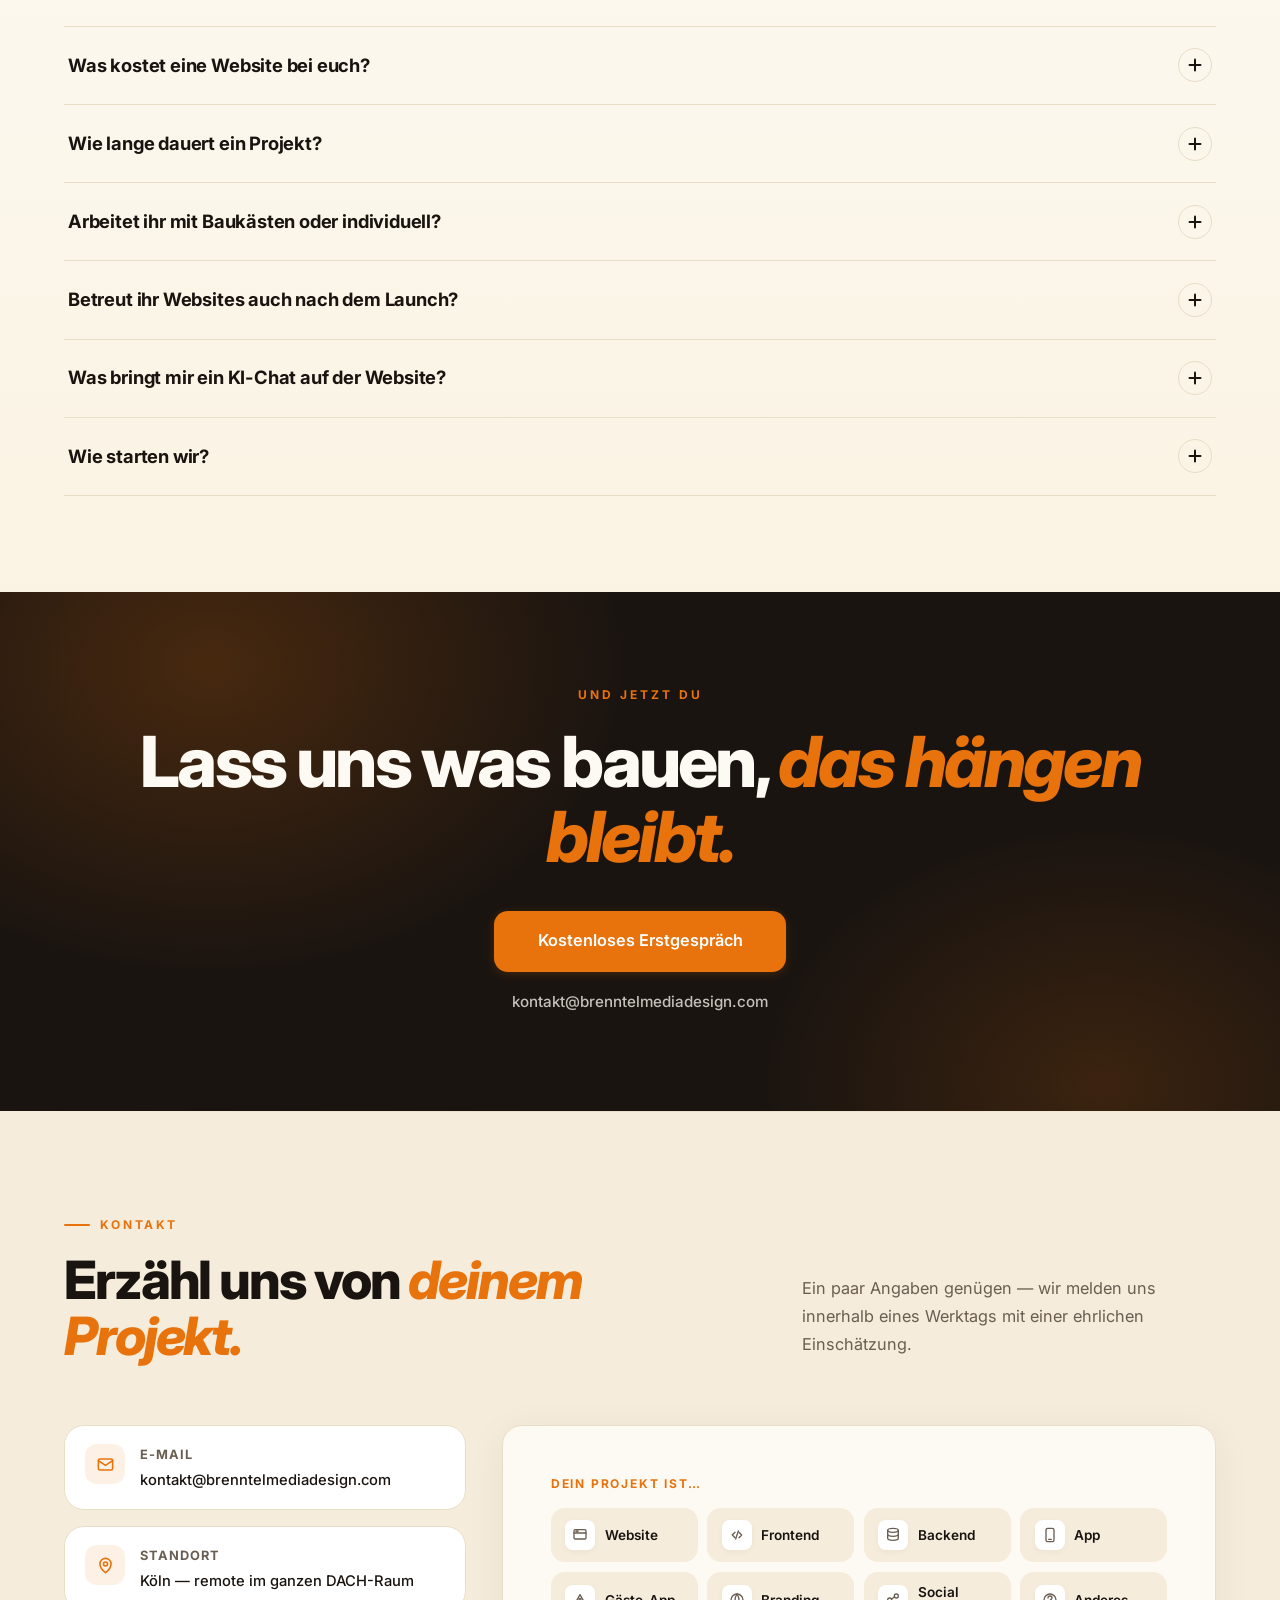
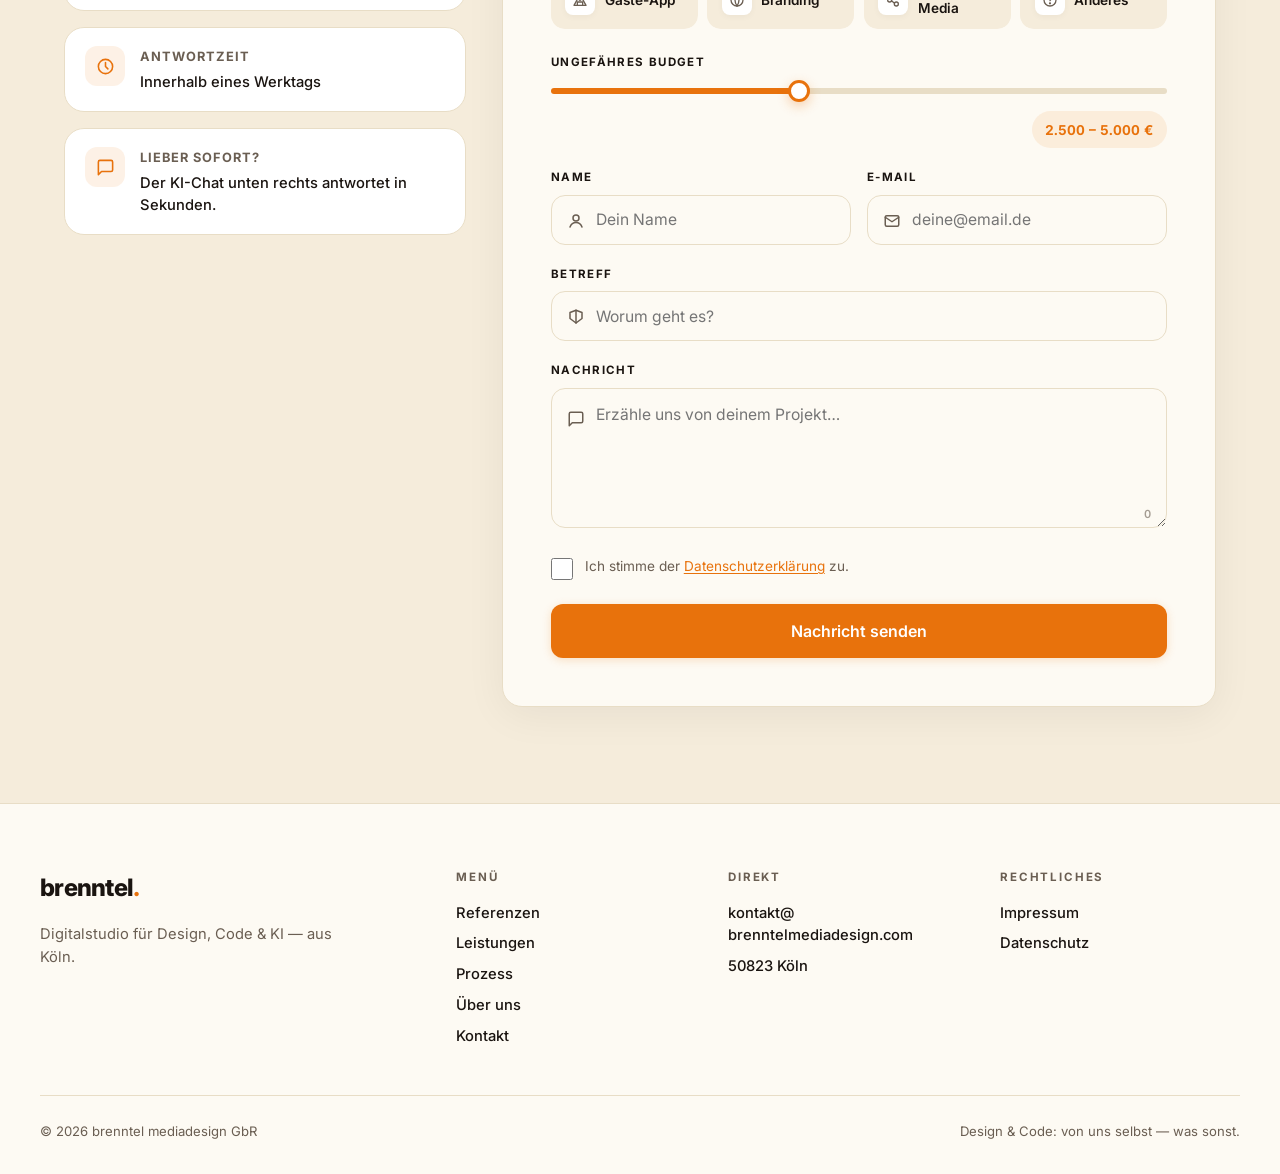
==== commit 3b565137: "Startseite: Gründerkarte zeigt Irena Brenneisen Co-Authored-By: Claude Opus 5.5 <noreply@anthropic.c" ====
--- a/index.html
+++ b/index.html
@@ -772,7 +772,7 @@
             </div>
             <div class="founder-meta">
               <span class="founder-role" data-de="Design &amp; Marke" data-en="Design &amp; Brand">Design &amp; Marke</span>
-              <h3 class="founder-name">Irena-Marie Brenneisen</h3>
+              <h3 class="founder-name">Irena Brenneisen</h3>
               <p class="founder-bio" data-de="Gestaltet Identitäten, Interfaces und Erlebnisse — vom ersten Moodboard bis zum letzten Pixel. Sorgt dafür, dass deine Marke aussieht wie sie soll: unverwechselbar." data-en="Shapes identities, interfaces and experiences — from the first moodboard to the last pixel. Makes sure your brand looks the way it should: unmistakable.">Gestaltet Identitäten, Interfaces und Erlebnisse — vom ersten Moodboard bis zum letzten Pixel. Sorgt dafür, dass deine Marke aussieht wie sie soll: unverwechselbar.</p>
               <ul class="founder-skills">
                 <li>Branding</li>
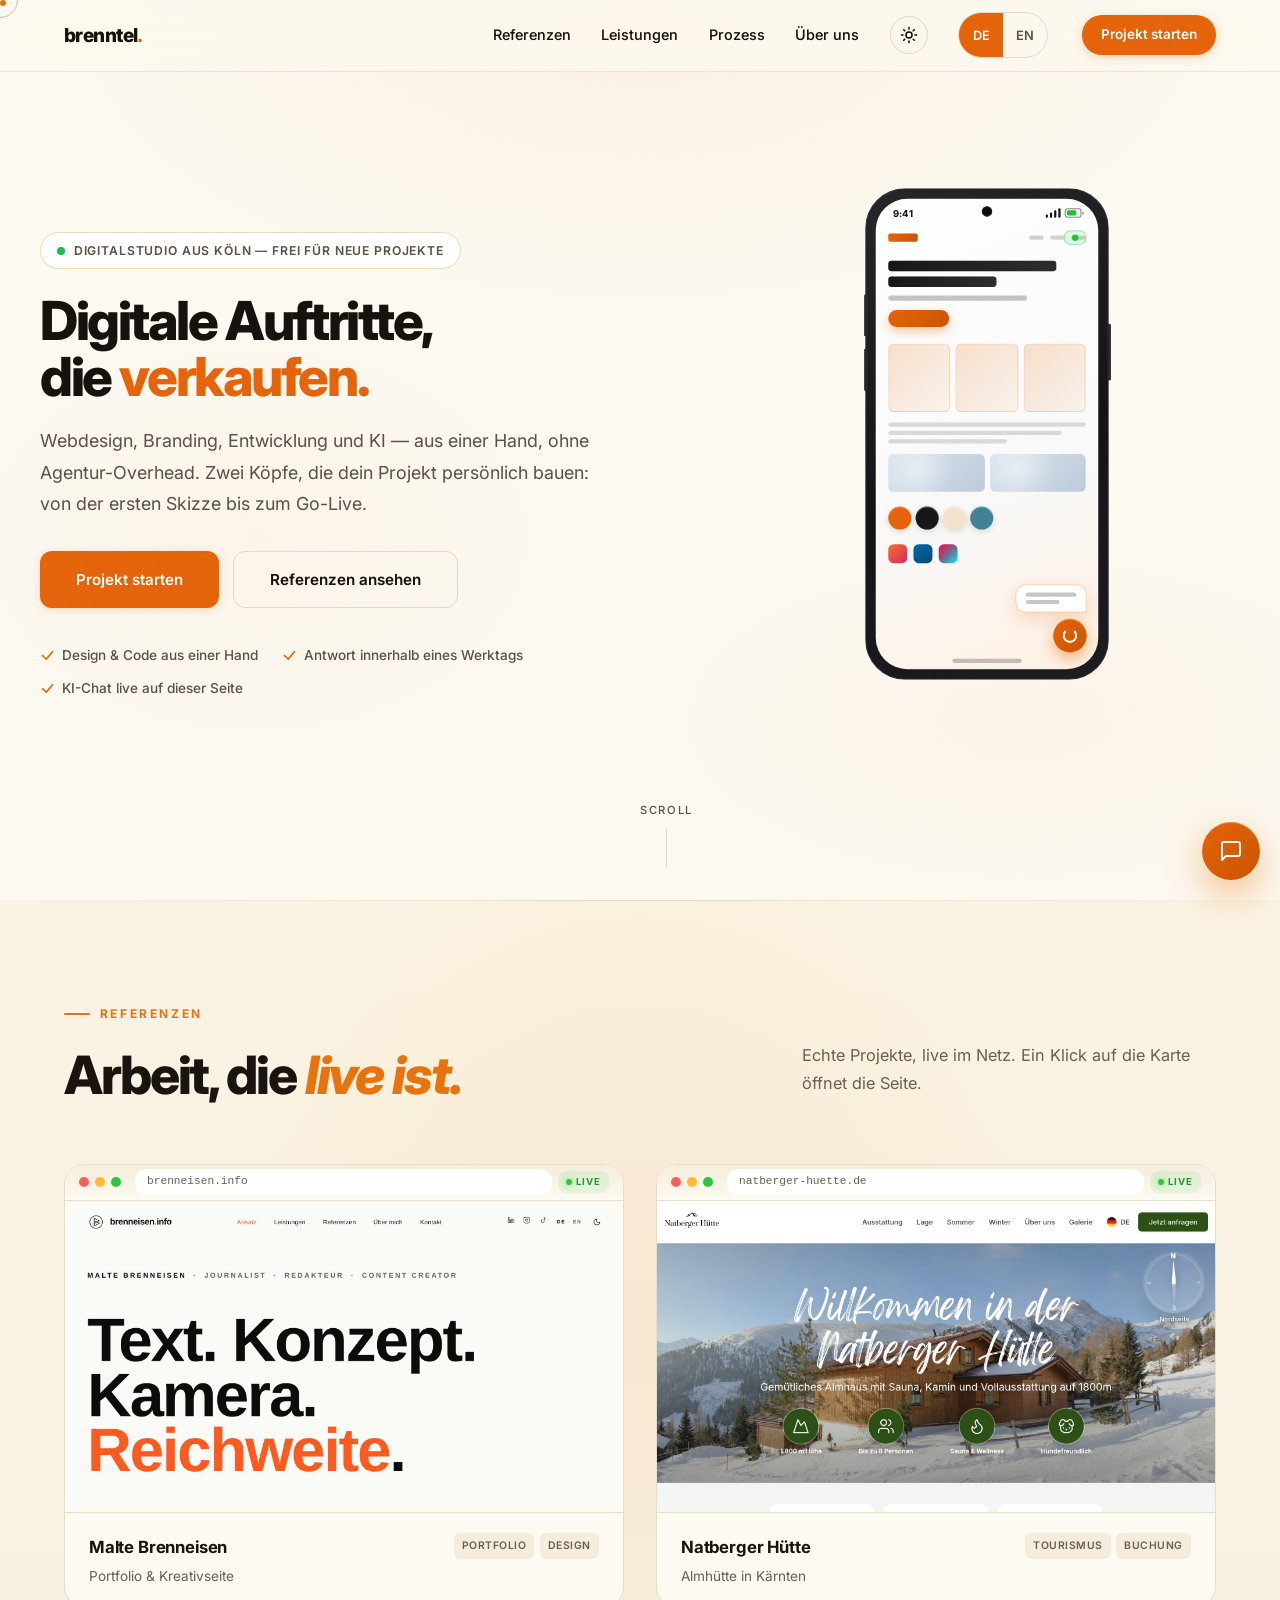
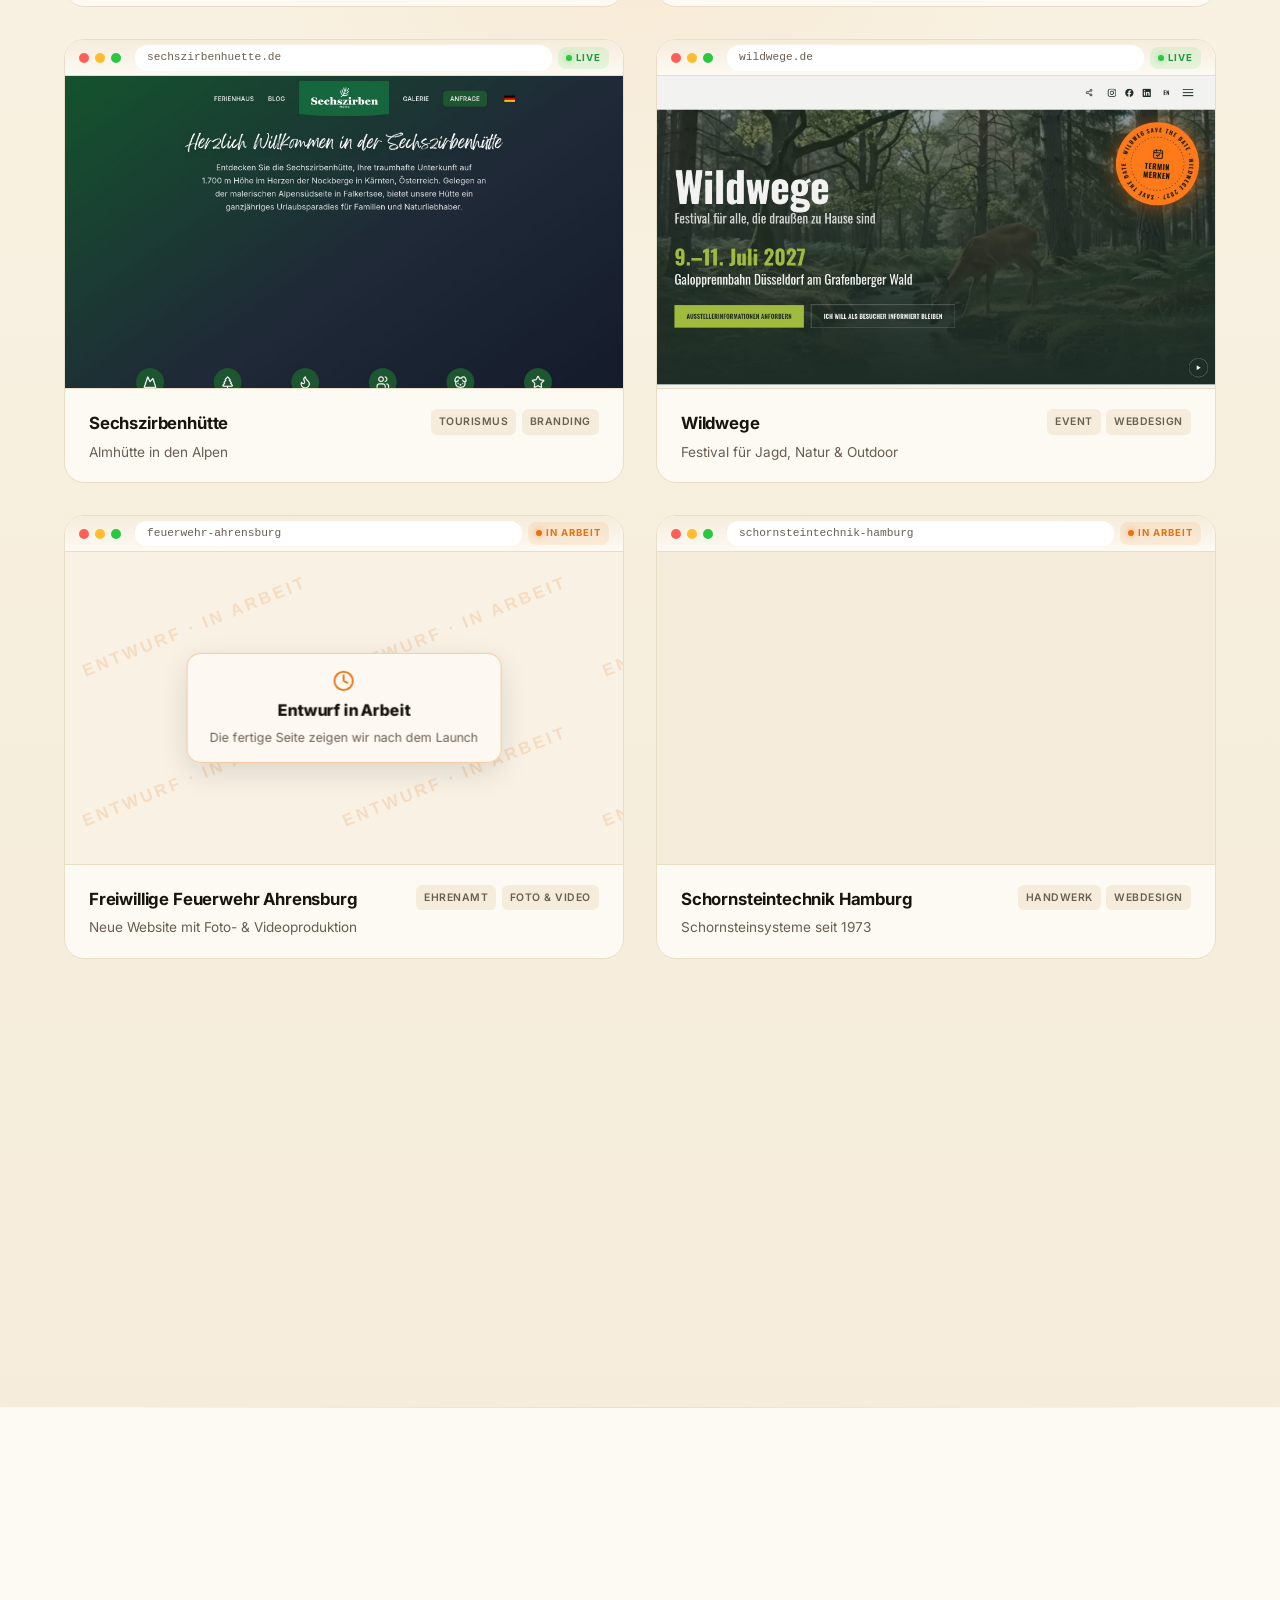
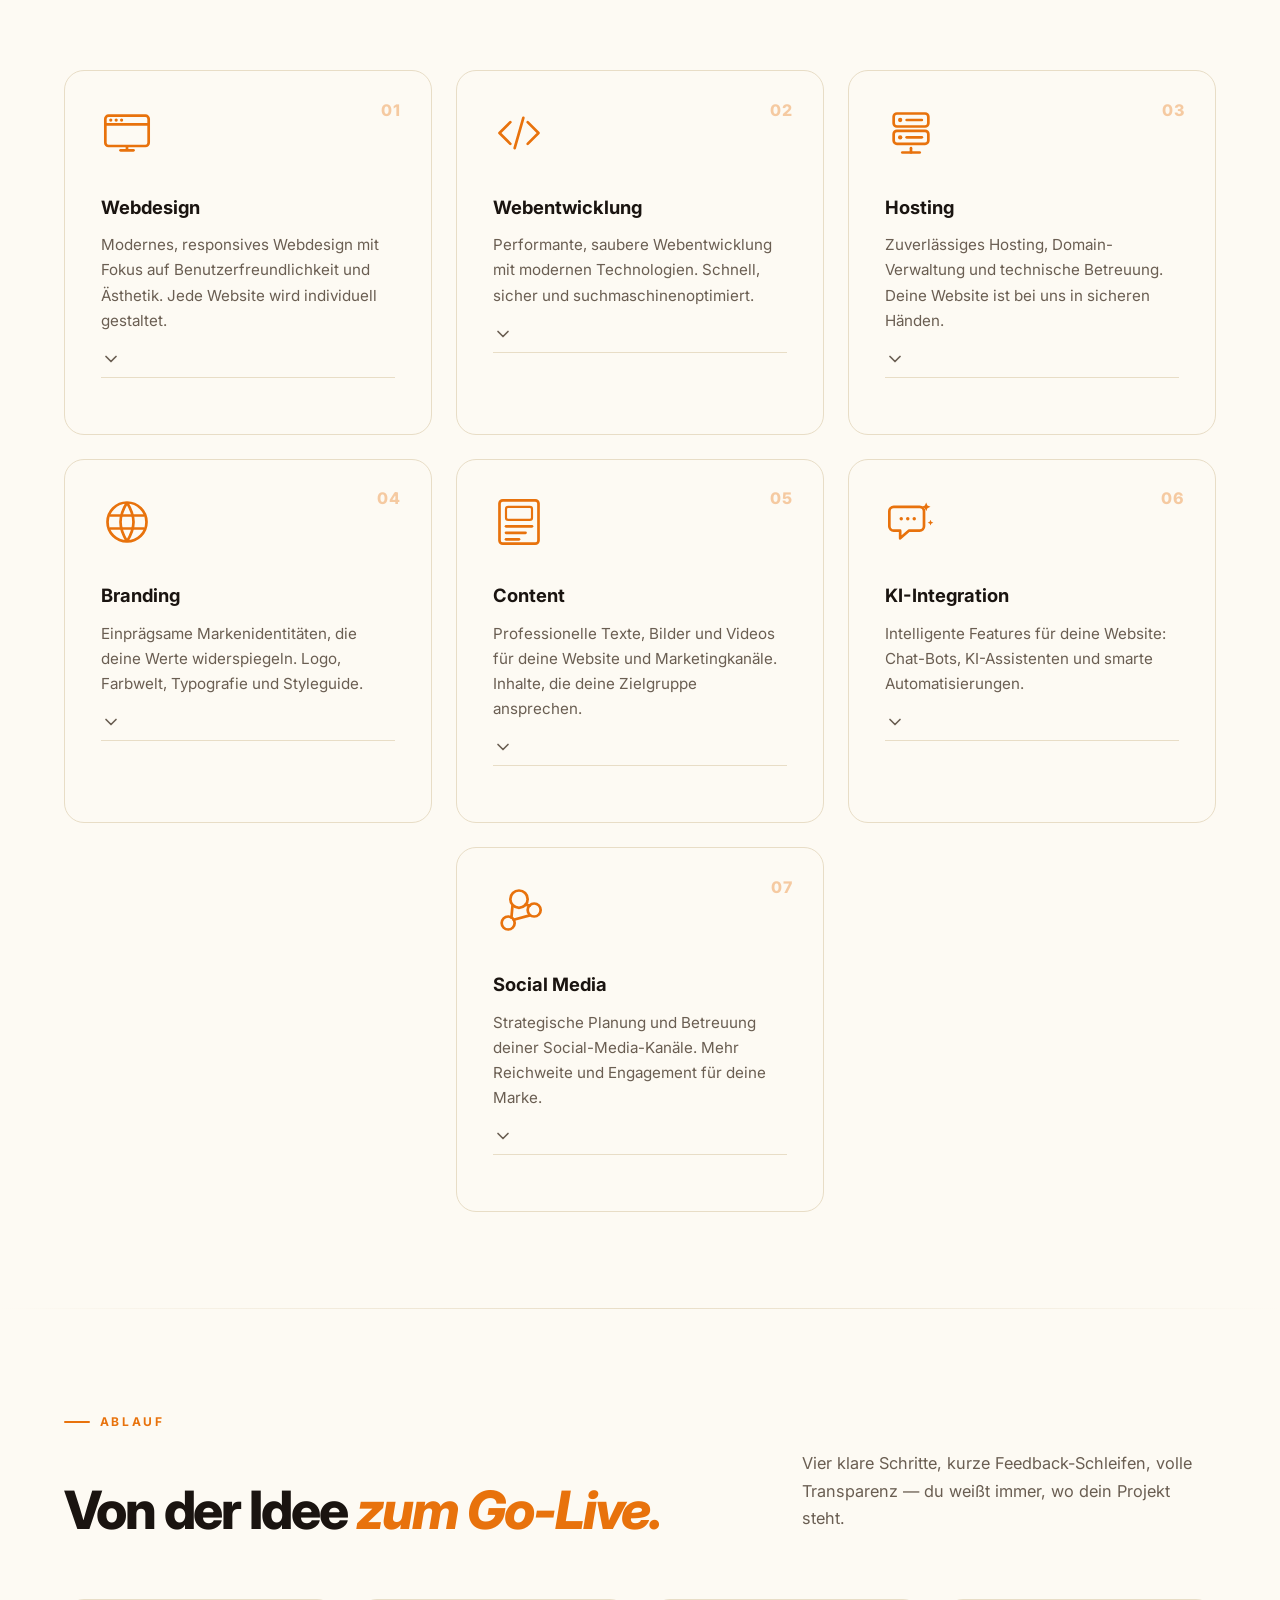
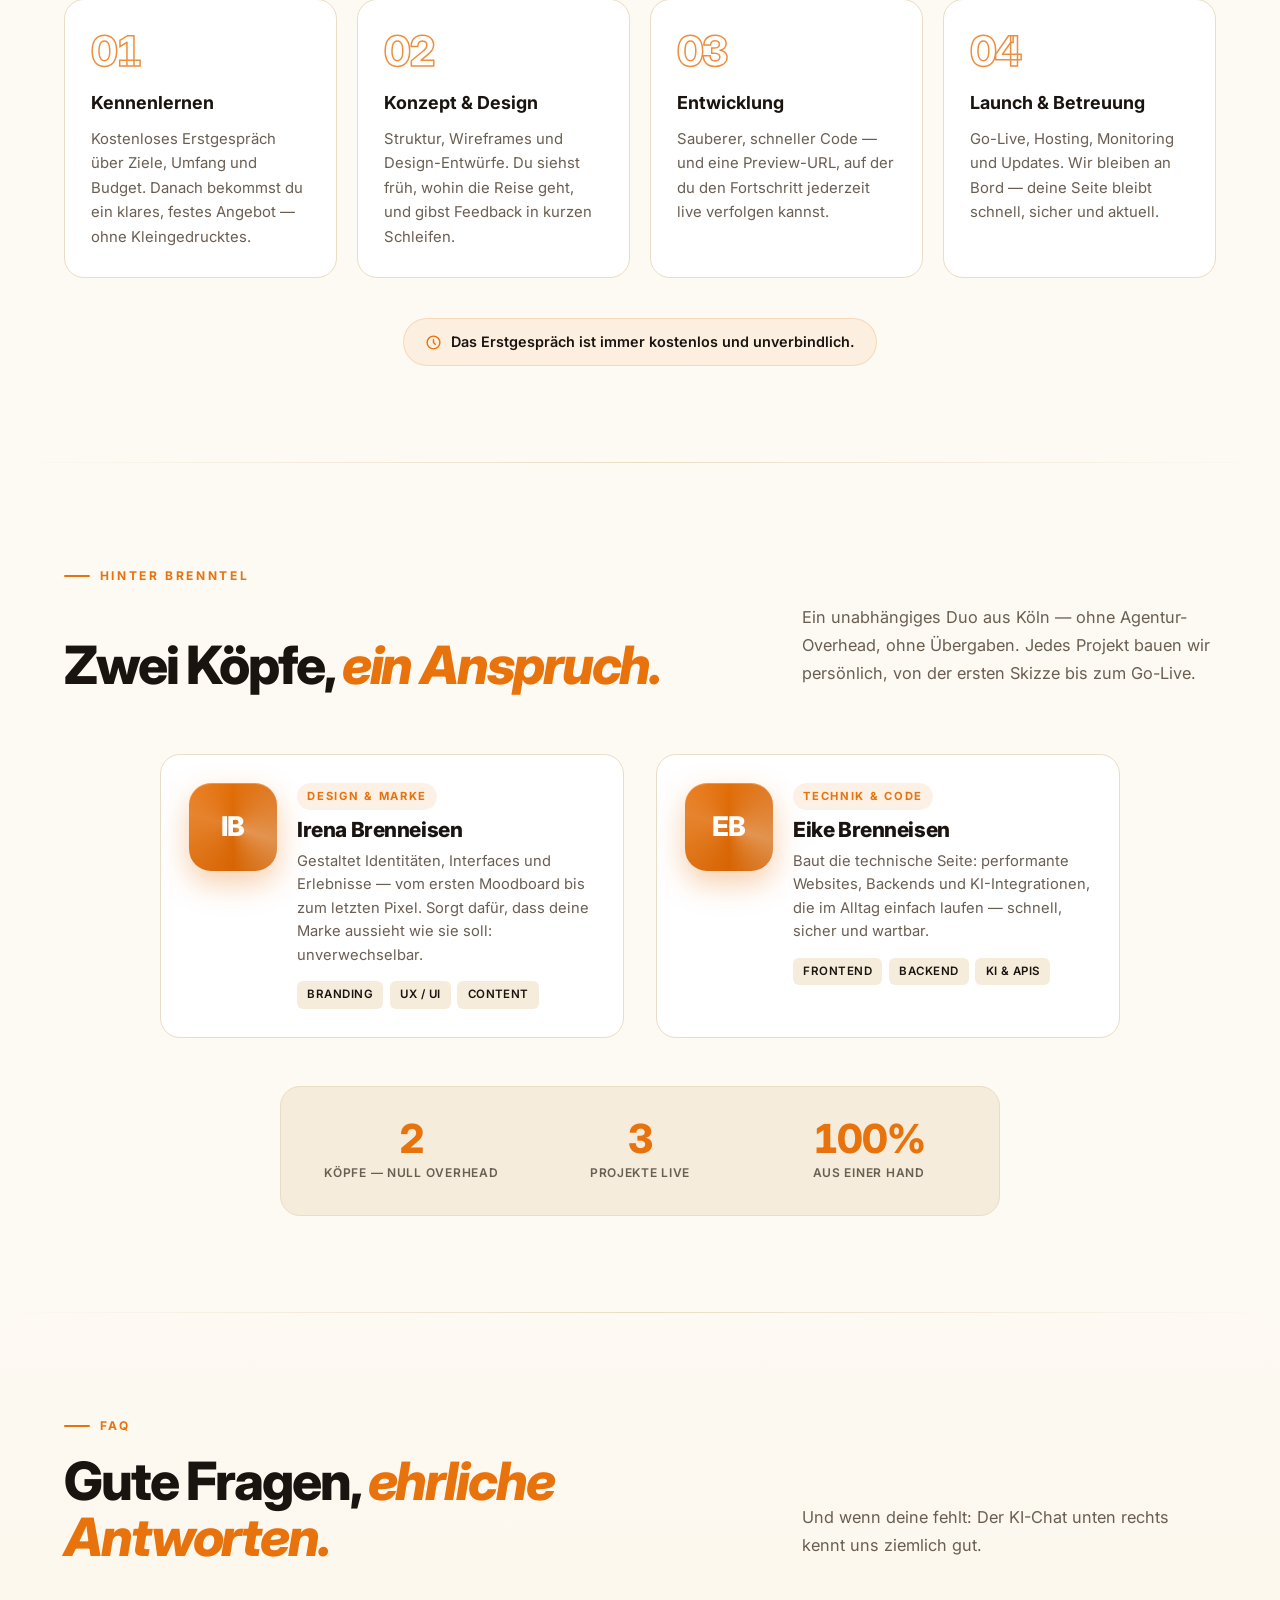
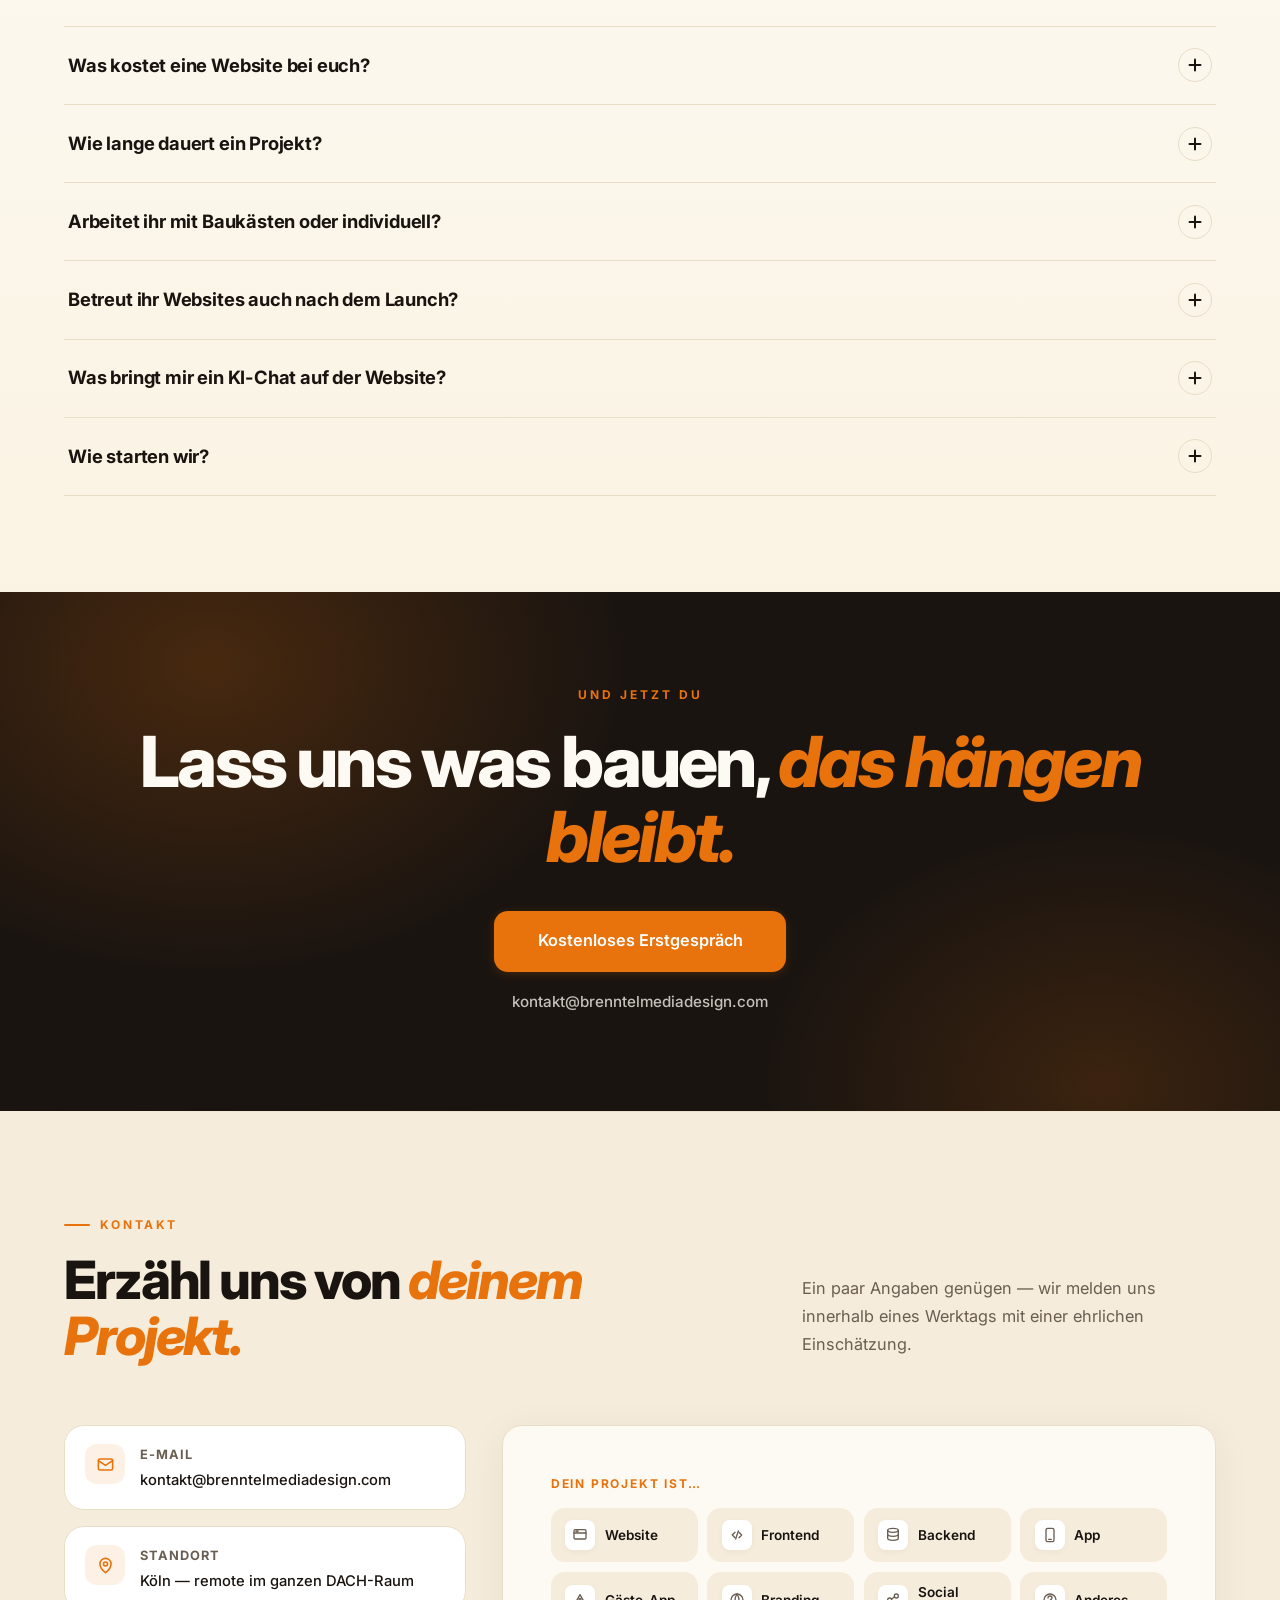
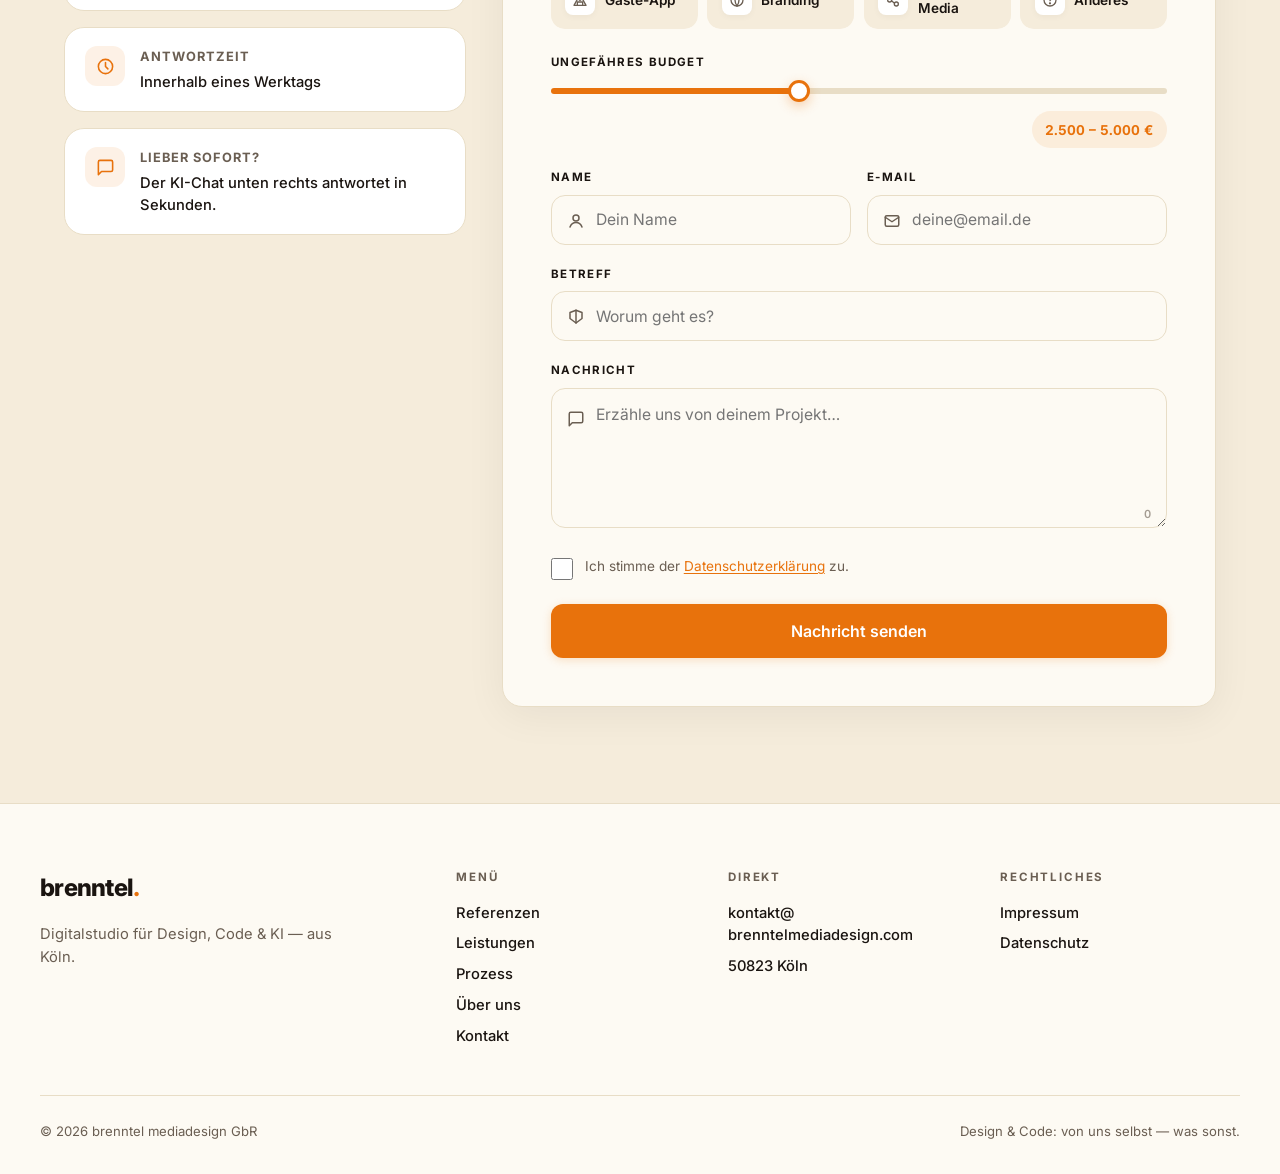
==== commit 0407beaf: "FAQ: E-Mail-Adresse nicht mehr am Satzende Co-Authored-By: Claude Opus 5.5 <noreply@anthropic.com> C" ====
--- a/index.html
+++ b/index.html
@@ -82,7 +82,7 @@
       {
         "@type": "Question",
         "name": "Wie starten wir?",
-        "acceptedAnswer": { "@type": "Answer", "text": "Schreib uns über das Formular oder an kontakt@brenntelmediadesign.com. Wir melden uns innerhalb eines Werktags und vereinbaren ein kostenloses, unverbindliches Erstgespräch." }
+        "acceptedAnswer": { "@type": "Answer", "text": "Schreib uns an kontakt@brenntelmediadesign.com oder nutze das Kontaktformular. Wir melden uns innerhalb eines Werktags und vereinbaren ein kostenloses, unverbindliches Erstgespräch." }
       }
     ]
   }
@@ -888,7 +888,7 @@
               <span class="faq-icon" aria-hidden="true"></span>
             </summary>
             <div class="faq-answer">
-              <p data-de="Schreib uns über das Formular oder an kontakt@brenntelmediadesign.com. Wir melden uns innerhalb eines Werktags und vereinbaren ein kostenloses, unverbindliches Erstgespräch." data-en="Reach out via the form or at kontakt@brenntelmediadesign.com. We'll get back to you within one business day and set up a free, non-binding intro call.">Schreib uns über das Formular oder an kontakt@brenntelmediadesign.com. Wir melden uns innerhalb eines Werktags und vereinbaren ein kostenloses, unverbindliches Erstgespräch.</p>
+              <p data-de="Schreib uns an kontakt@brenntelmediadesign.com oder nutze das Kontaktformular. Wir melden uns innerhalb eines Werktags und vereinbaren ein kostenloses, unverbindliches Erstgespräch." data-en="Email us at kontakt@brenntelmediadesign.com or use the contact form. We'll get back to you within one business day and set up a free, non-binding intro call.">Schreib uns an kontakt@brenntelmediadesign.com oder nutze das Kontaktformular. Wir melden uns innerhalb eines Werktags und vereinbaren ein kostenloses, unverbindliches Erstgespräch.</p>
             </div>
           </details>
         </div>
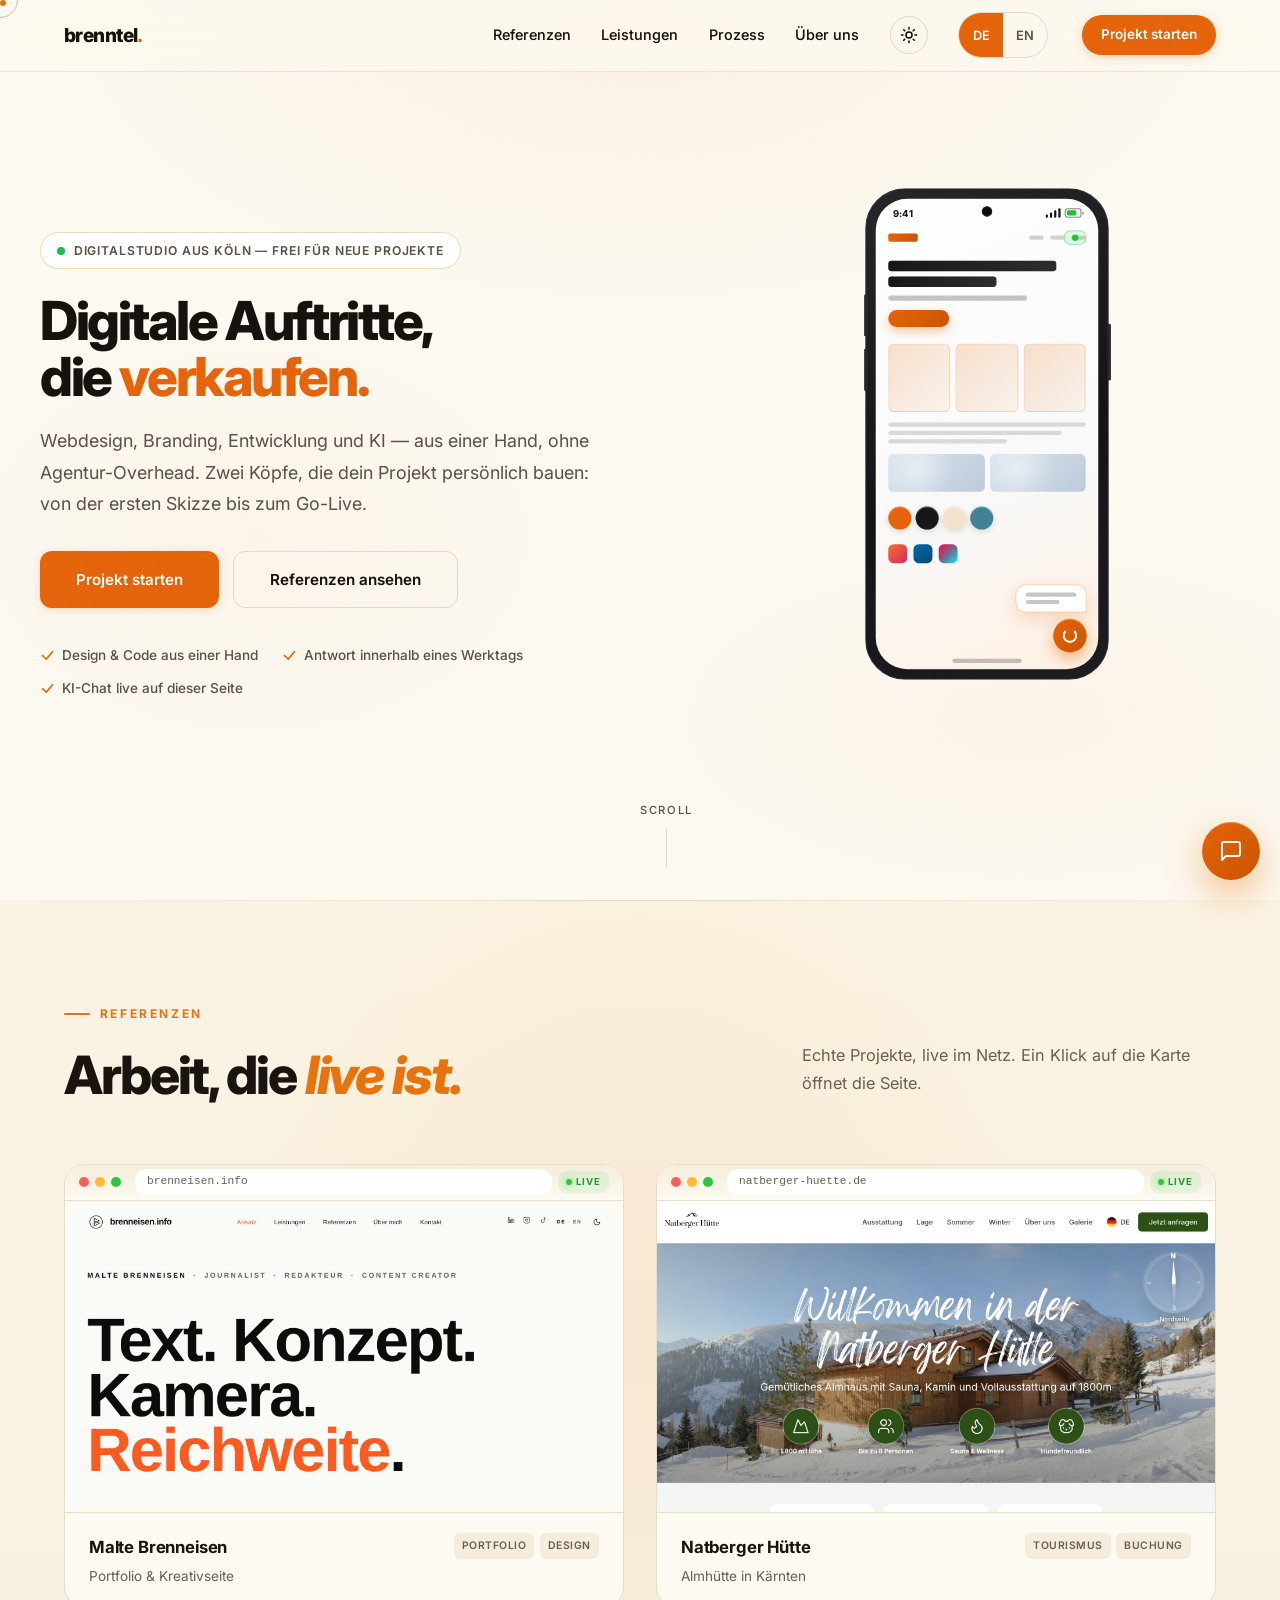
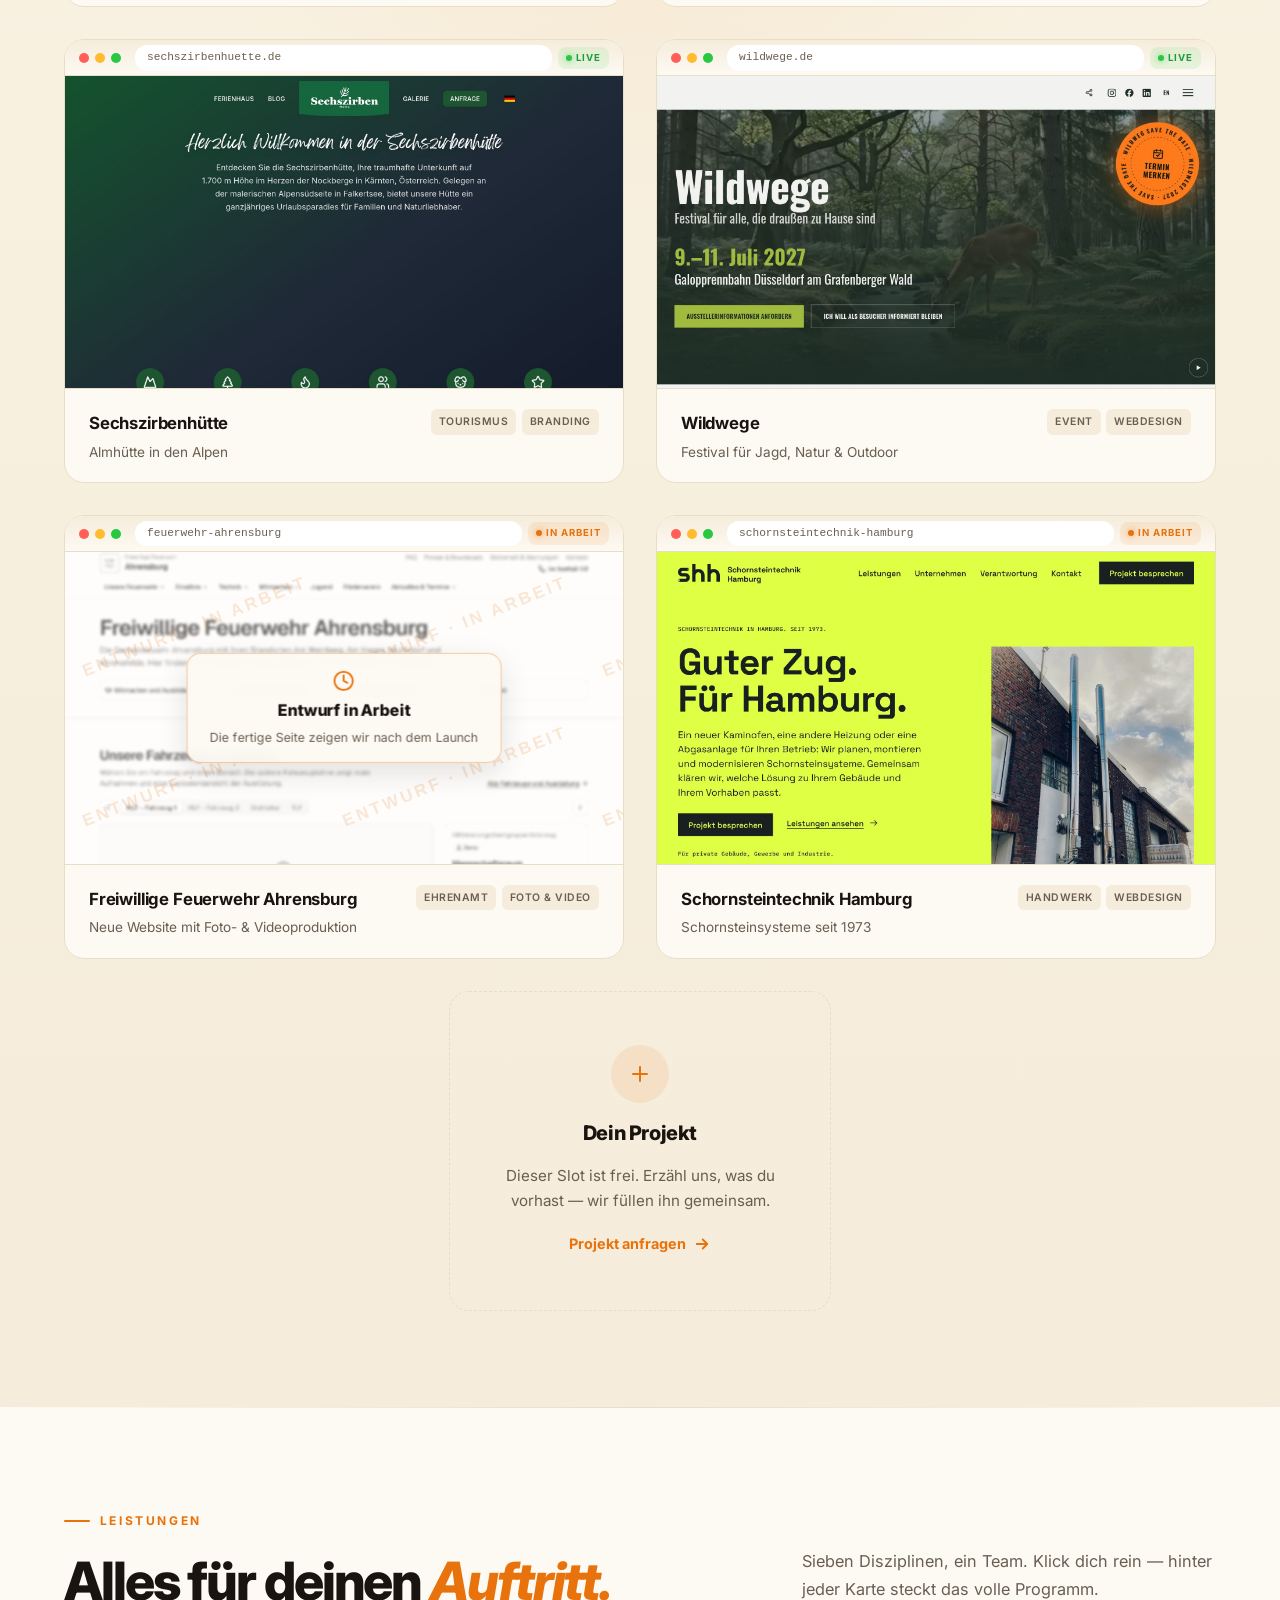
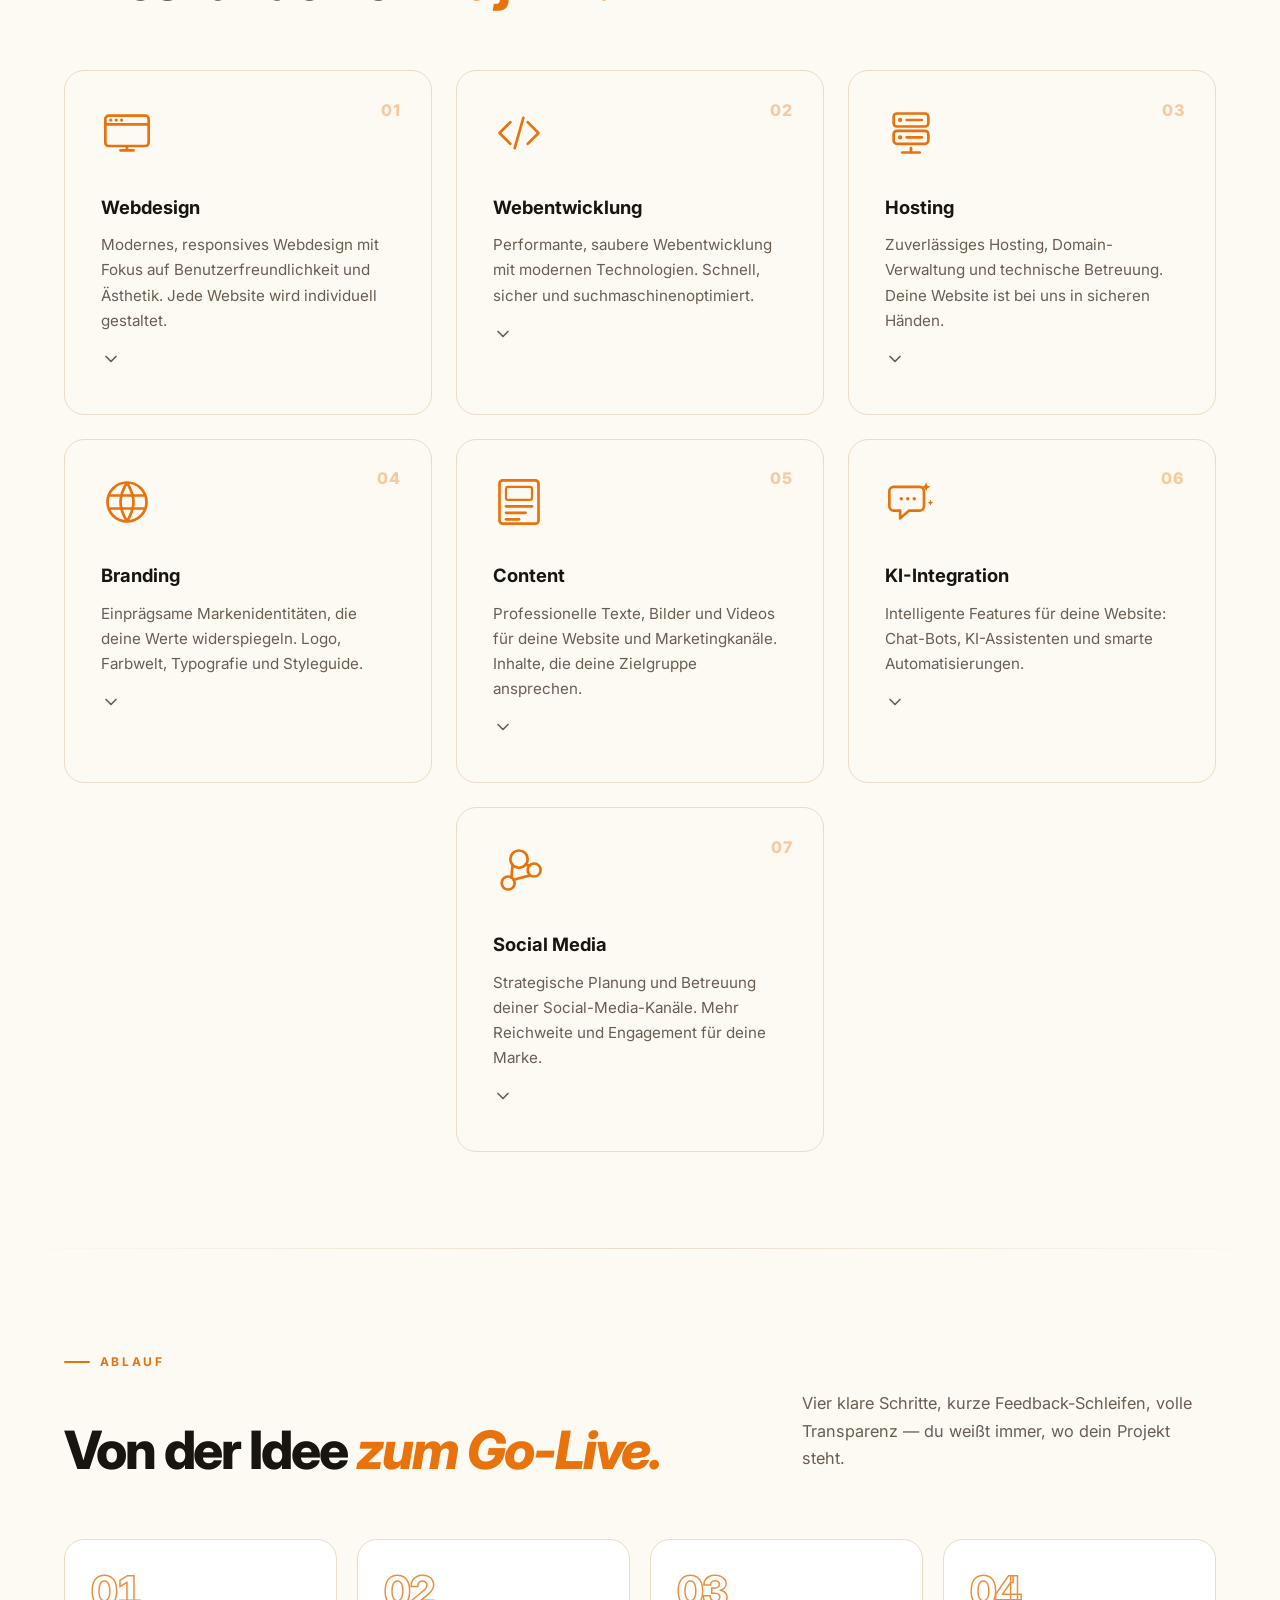
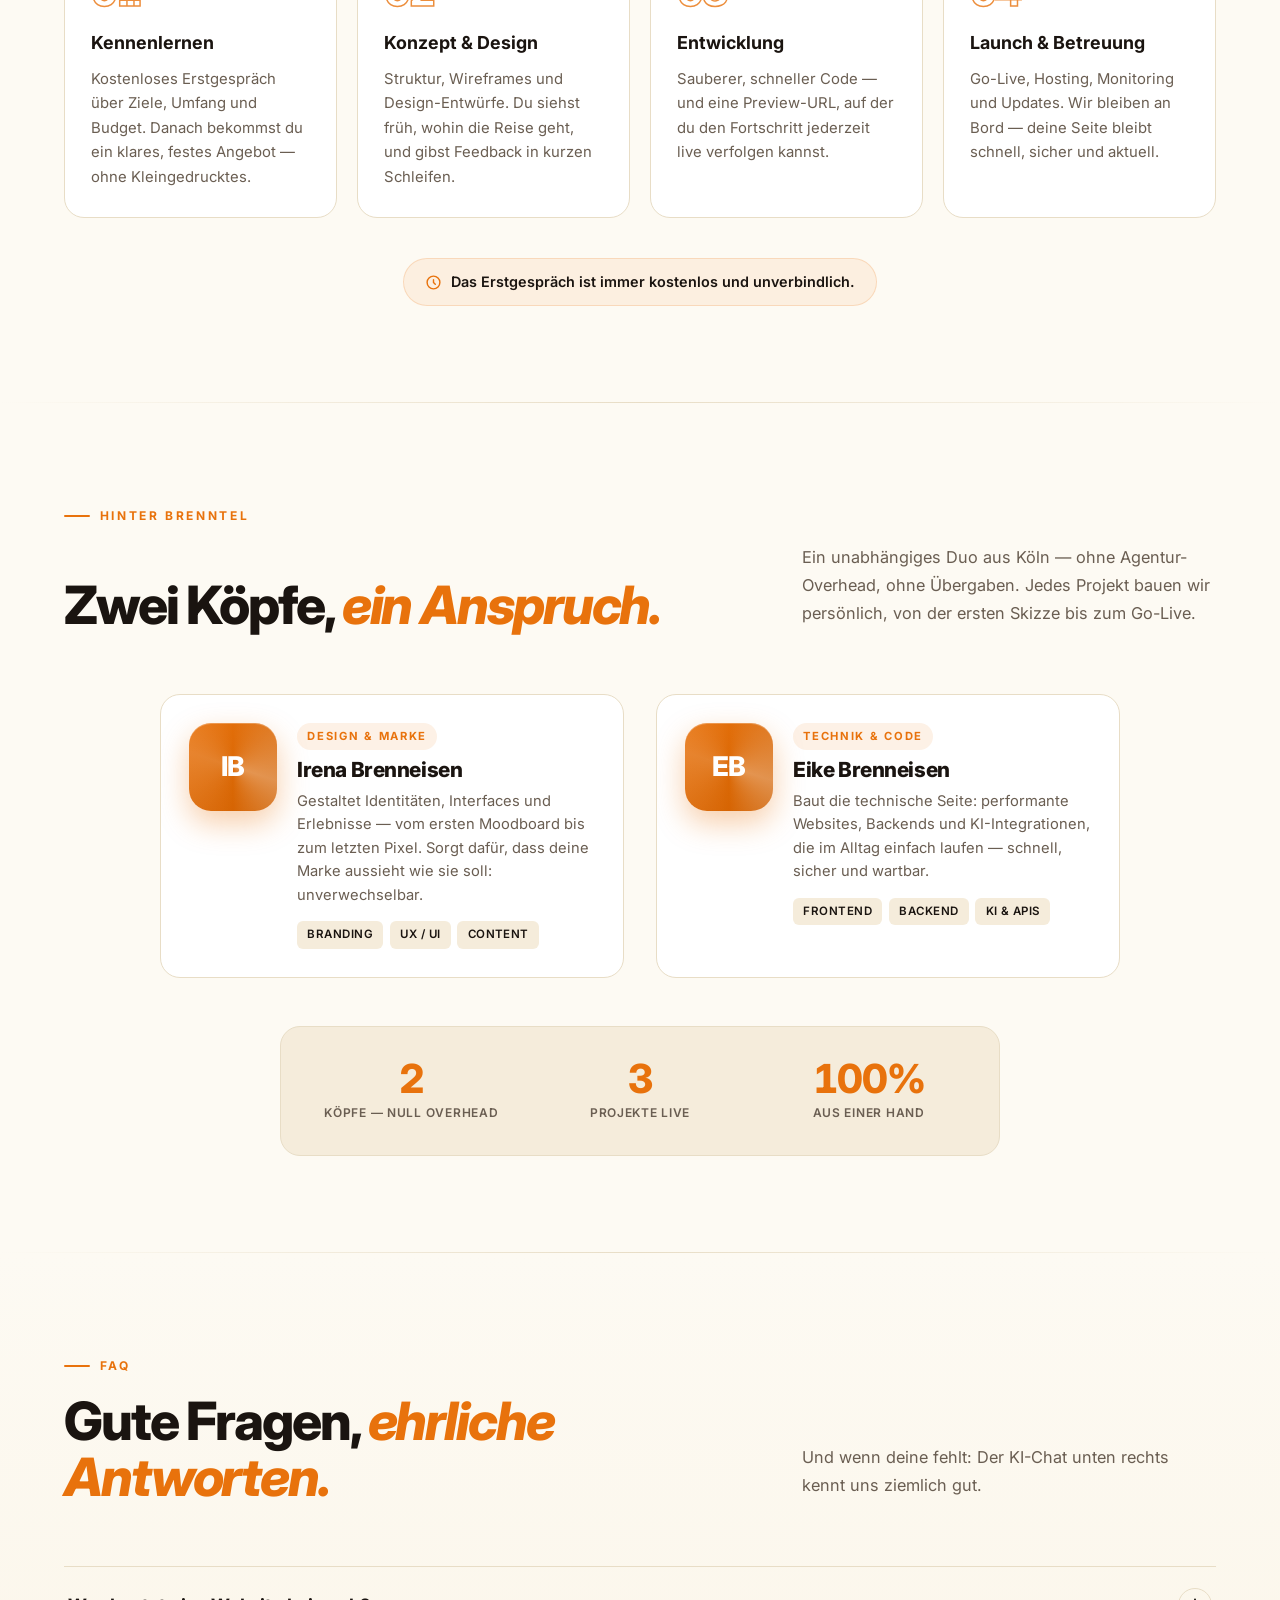
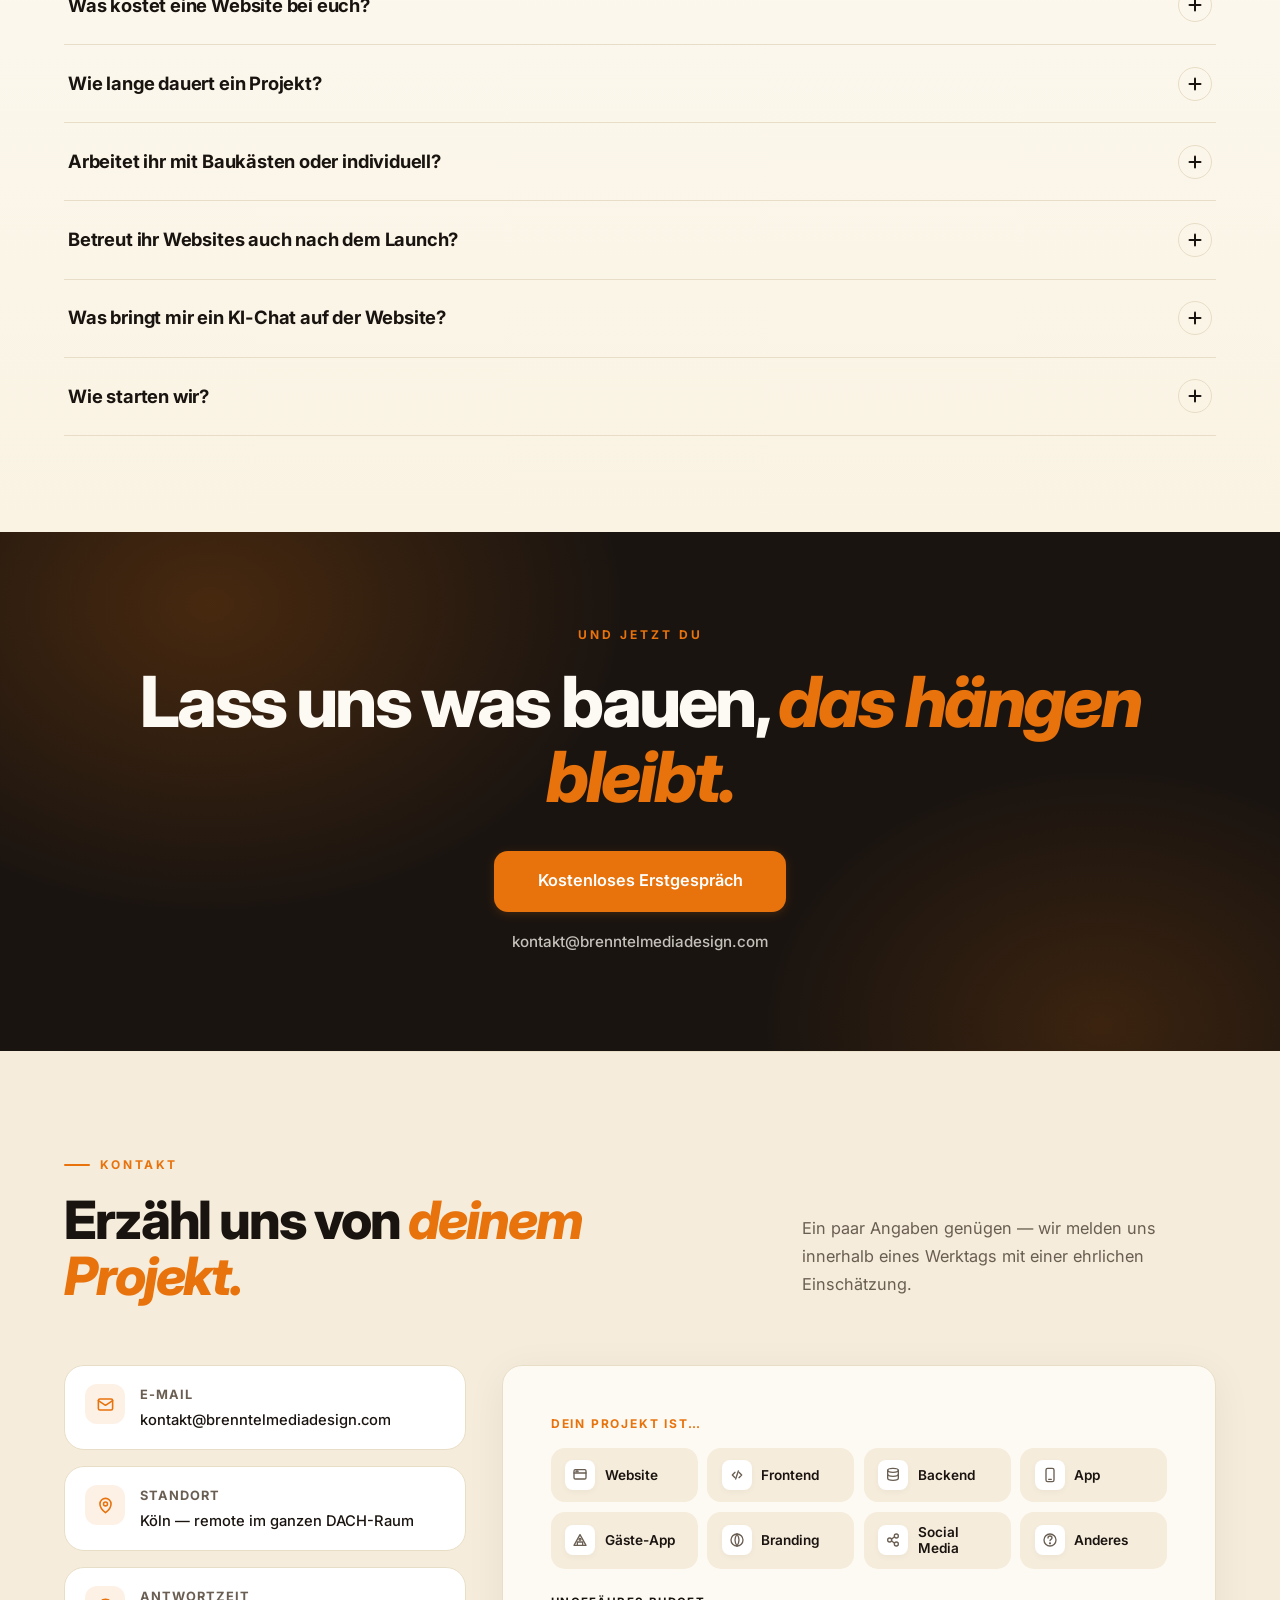
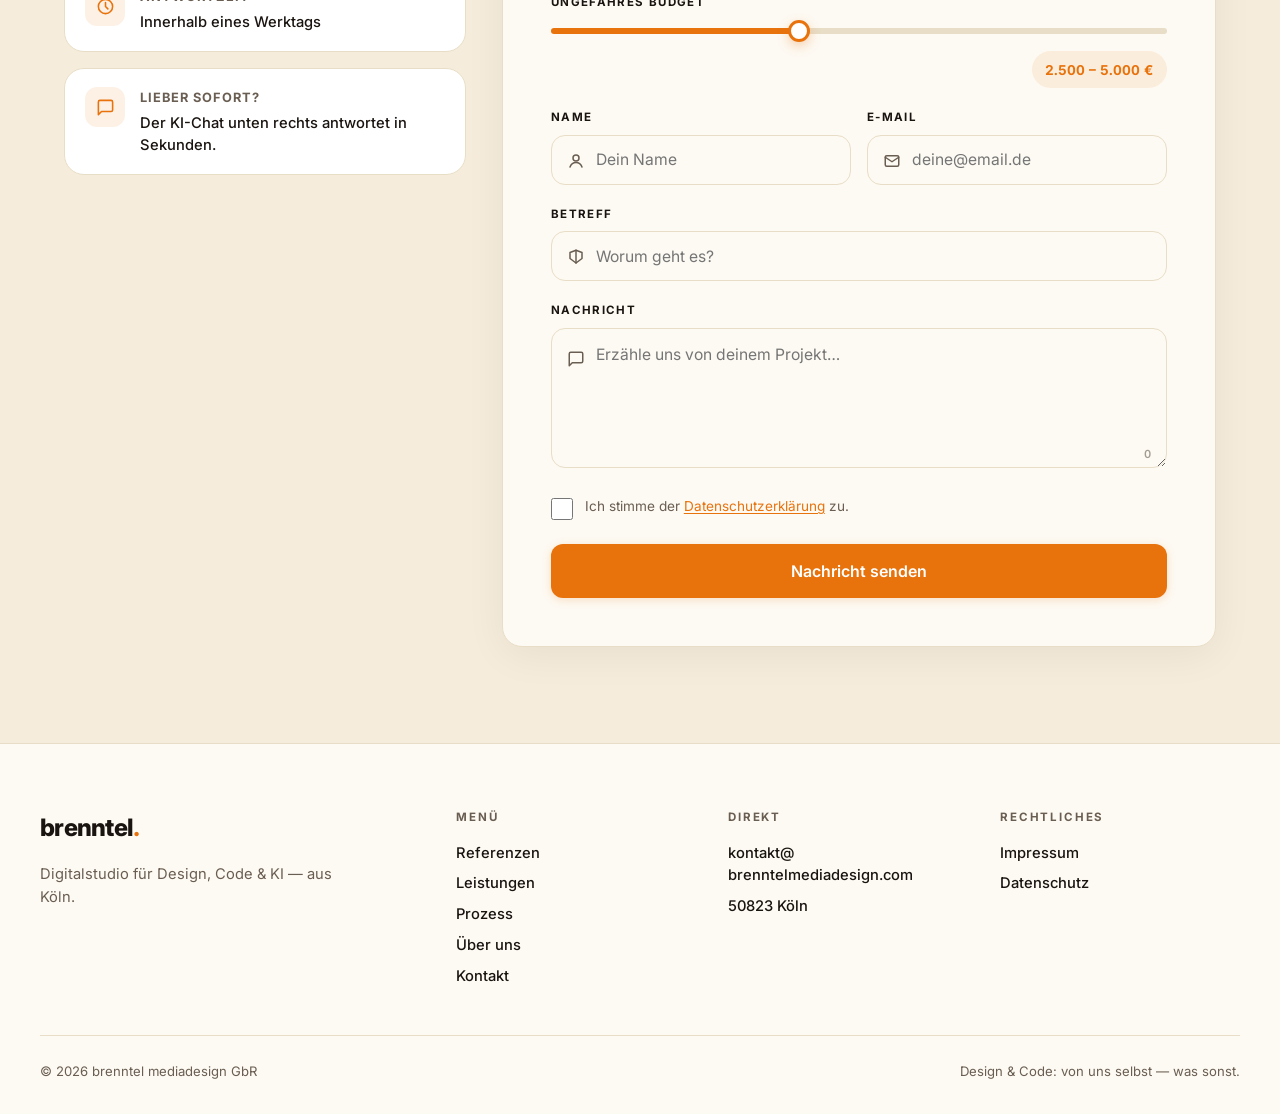
==== commit 3cd21dfb: "Leistungskarten: Pfeile am Handy nicht mehr abgeschnitten, keine Trennlinie bei zugeklappten Karten " ====
--- a/index.html
+++ b/index.html
@@ -25,7 +25,7 @@
   <link rel="preconnect" href="https://fonts.gstatic.com" crossorigin>
   <link href="https://fonts.googleapis.com/css2?family=Inter:wght@300;400;500;600;700;800&display=swap" rel="stylesheet">
   <link rel="stylesheet" href="css/shared.css?v=20260827c">
-  <link rel="stylesheet" href="css/main.css?v=20261008c">
+  <link rel="stylesheet" href="css/main.css?v=20261024a">
   <script type="application/ld+json">
   {
     "@context": "https://schema.org",
--- a/css/main.css
+++ b/css/main.css
@@ -572,11 +572,17 @@
 
 .service-details-list {
   list-style: none;
-  padding: 1.25rem 0 0;
+  padding: 0;
   margin: 0;
   display: grid;
   gap: 0.6rem;
-  border-top: 1px solid var(--color-border);
+  border-top: 1px solid transparent;
+  transition: padding-top 0.5s cubic-bezier(0.4, 0, 0.2, 1), border-color 0.5s ease;
+}
+
+.service-card.expanded .service-details-list {
+  padding-top: 1.25rem;
+  border-top-color: var(--color-border);
 }
 
 .service-details-list li {
@@ -3221,13 +3227,13 @@
     isolation: isolate;
 
     display: grid;
-    grid-template-columns: 44px 1fr 28px;
+    grid-template-columns: 44px minmax(0, 1fr) 28px;
     grid-template-areas:
       "icon title chevron"
-      "icon summary chevron"
+      "summary summary summary"
       "details details details";
     column-gap: 0.9rem;
-    row-gap: 0.15rem;
+    row-gap: 0;
     align-items: center;
   }
 
@@ -3237,8 +3243,7 @@
     font-size: 0.8rem;
     line-height: 1.4;
     color: var(--color-text-light);
-    margin: 0;
-    padding-right: 4rem;
+    margin: 0.7rem 0 0;
     position: relative;
     z-index: 1;
   }
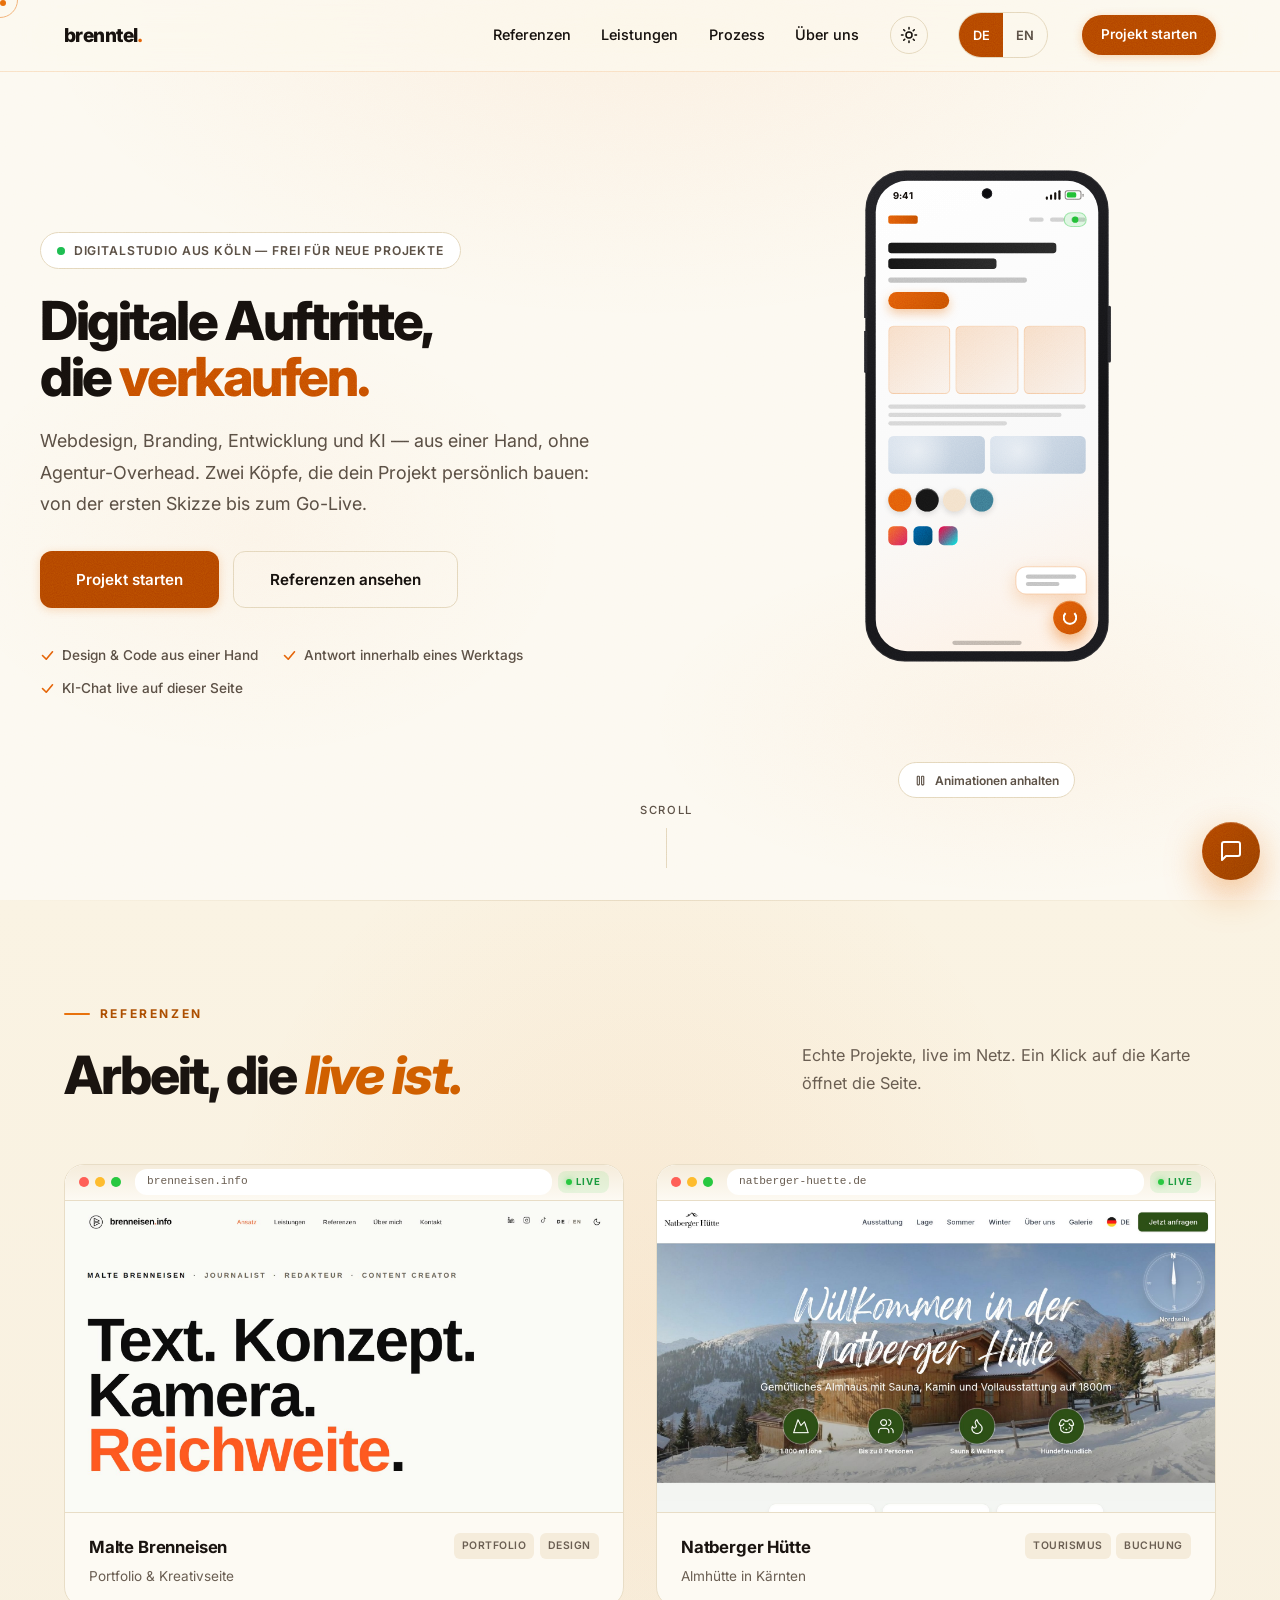
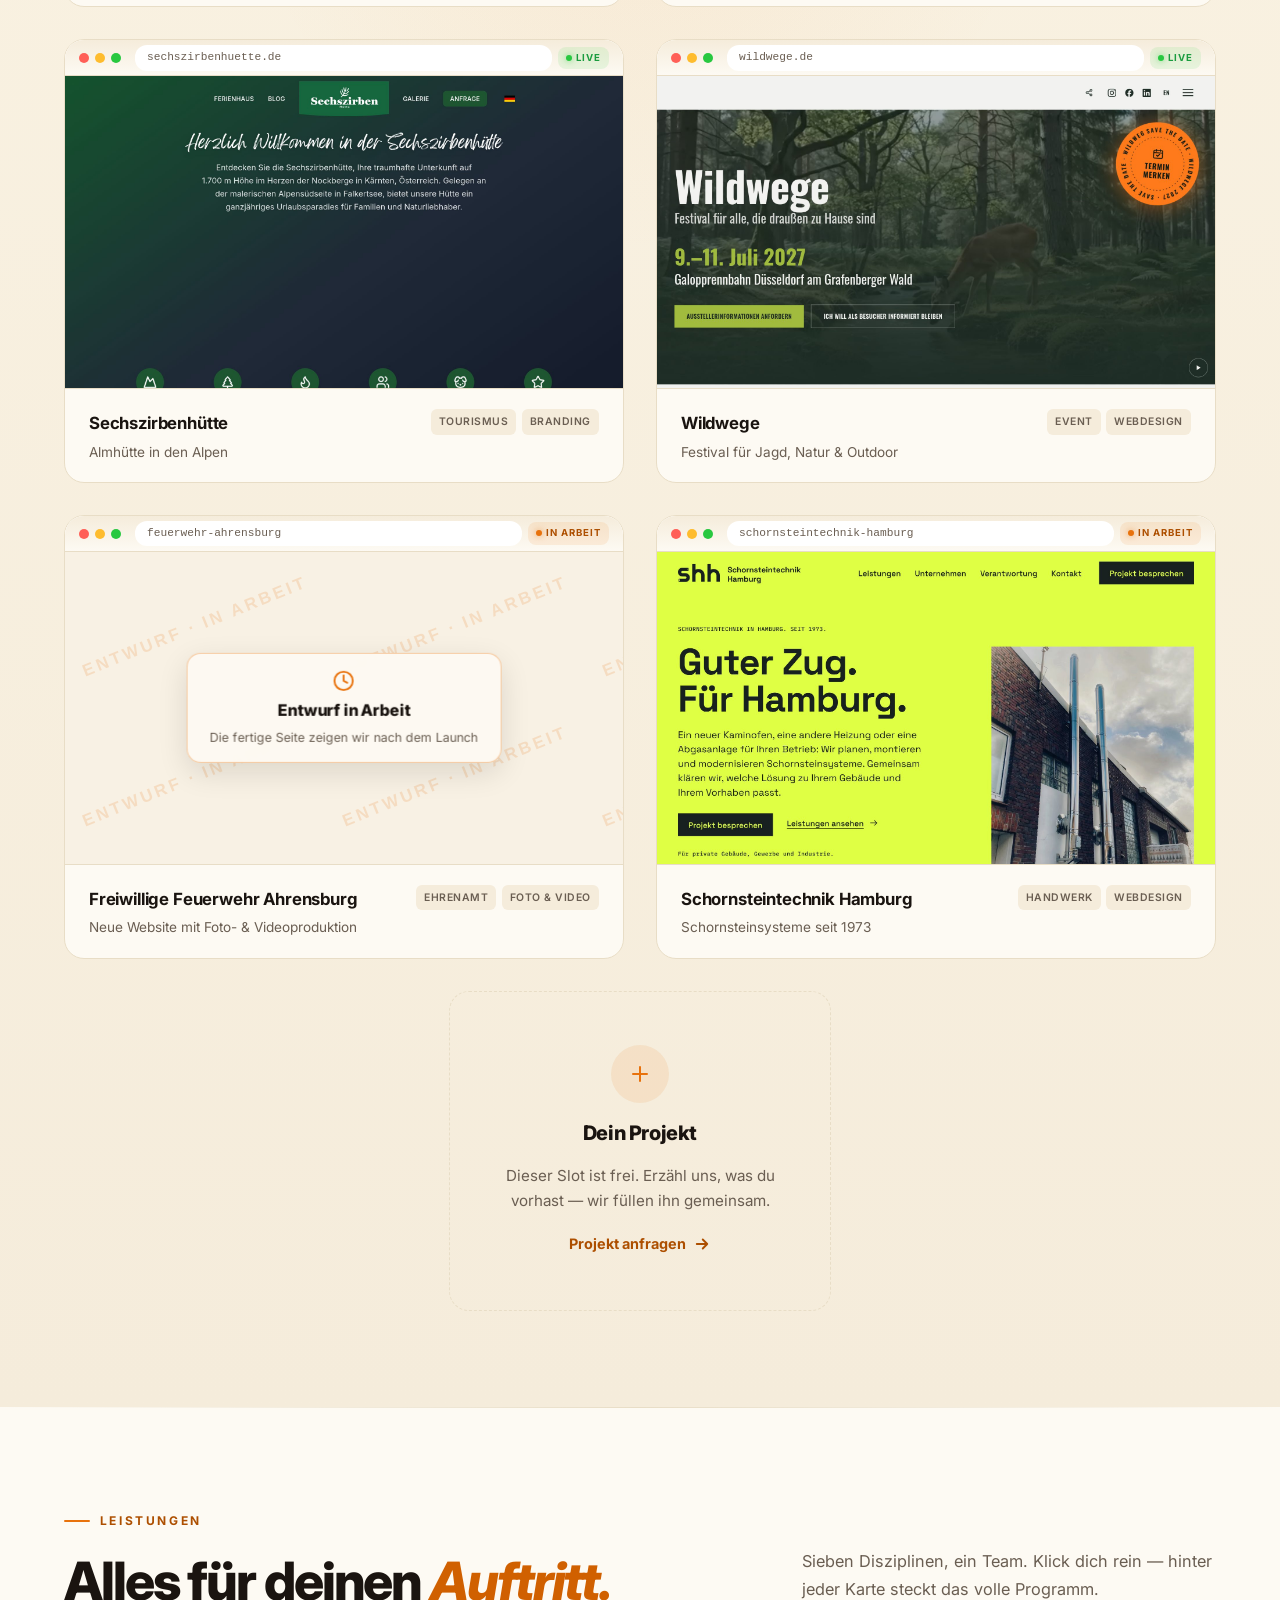
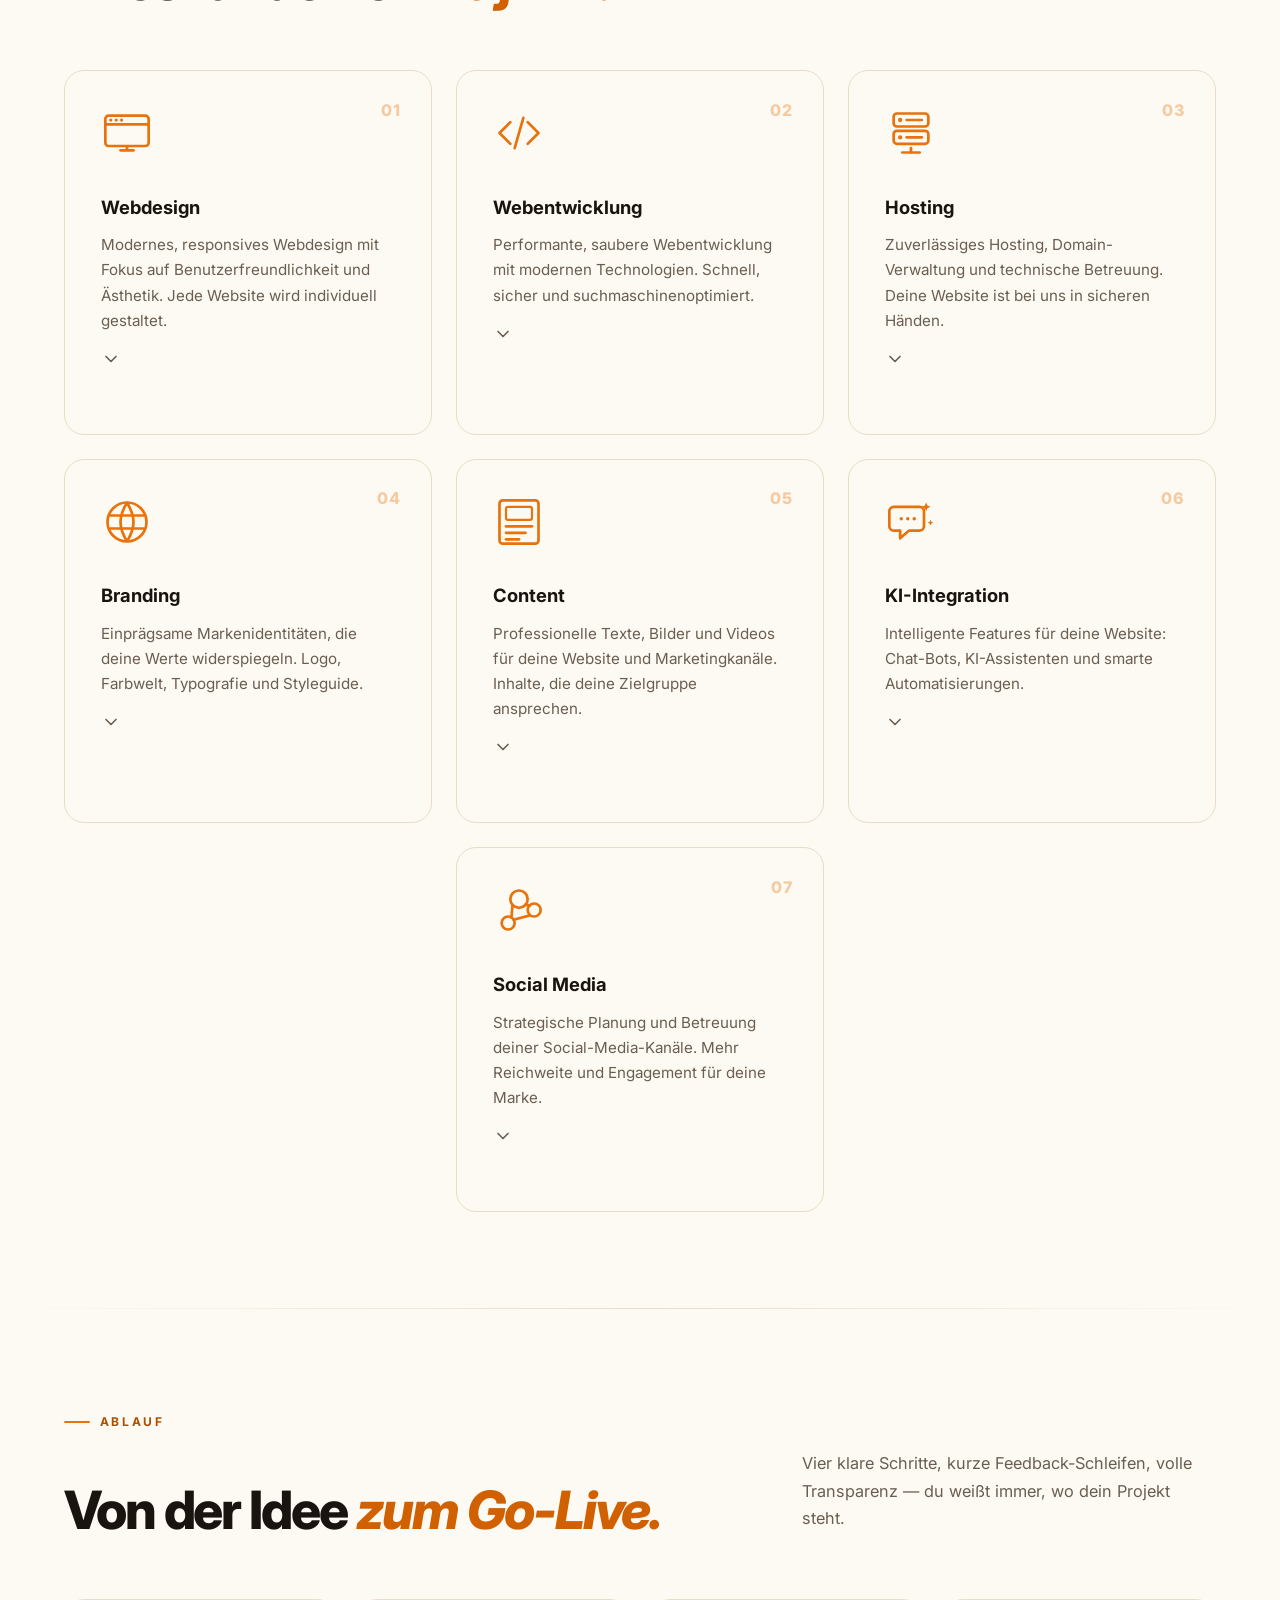
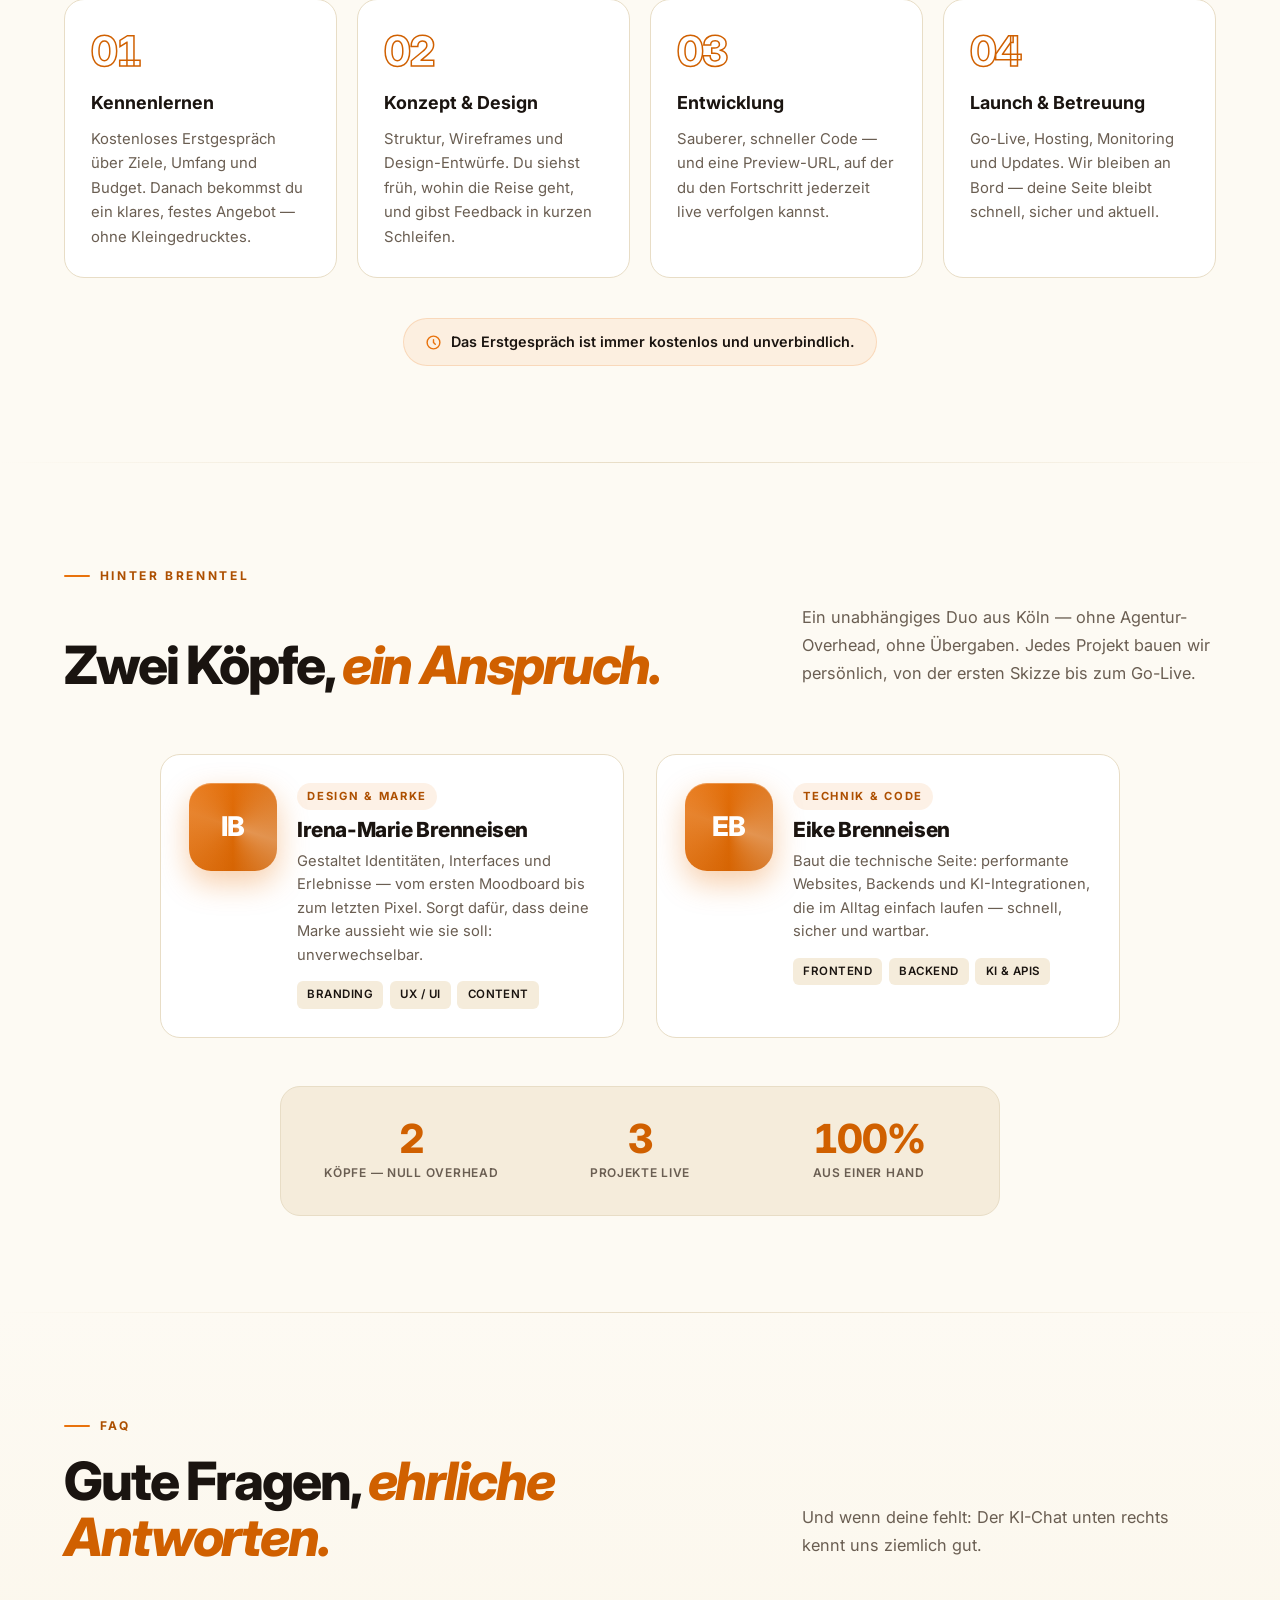
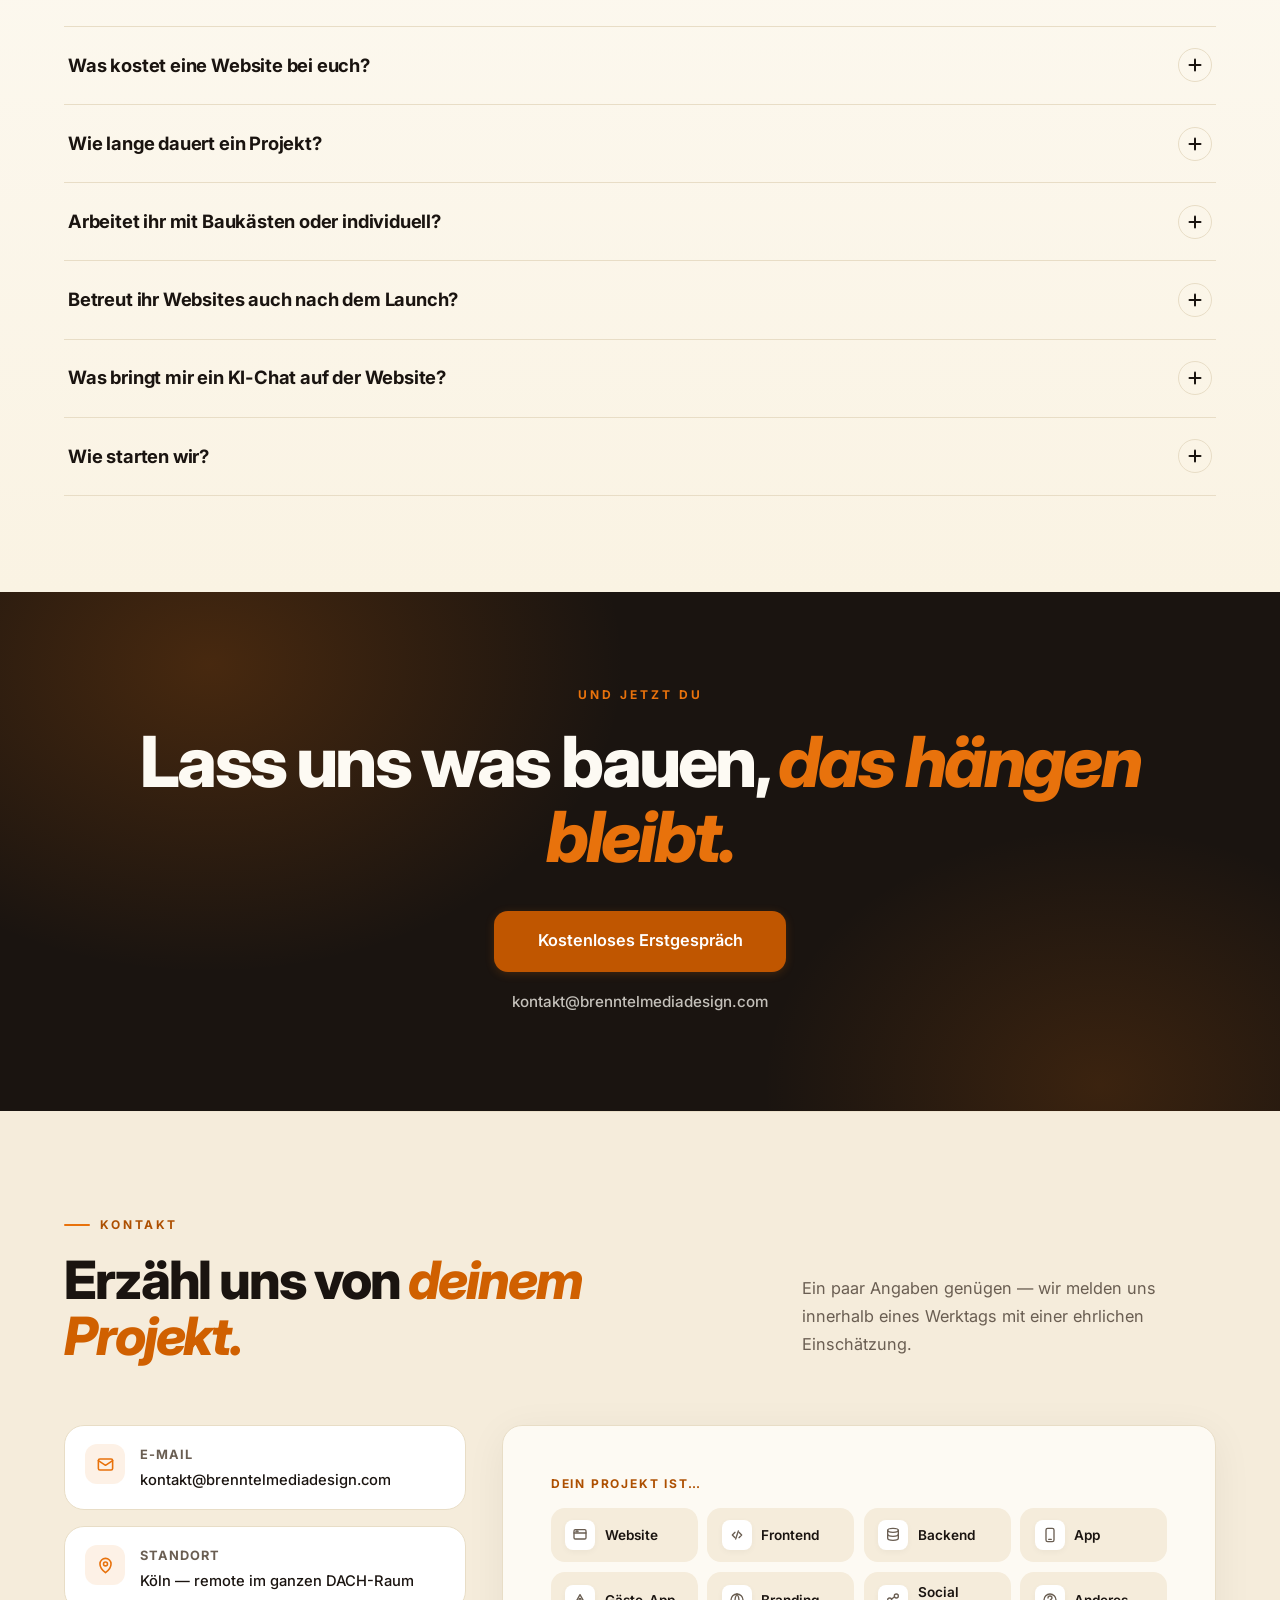
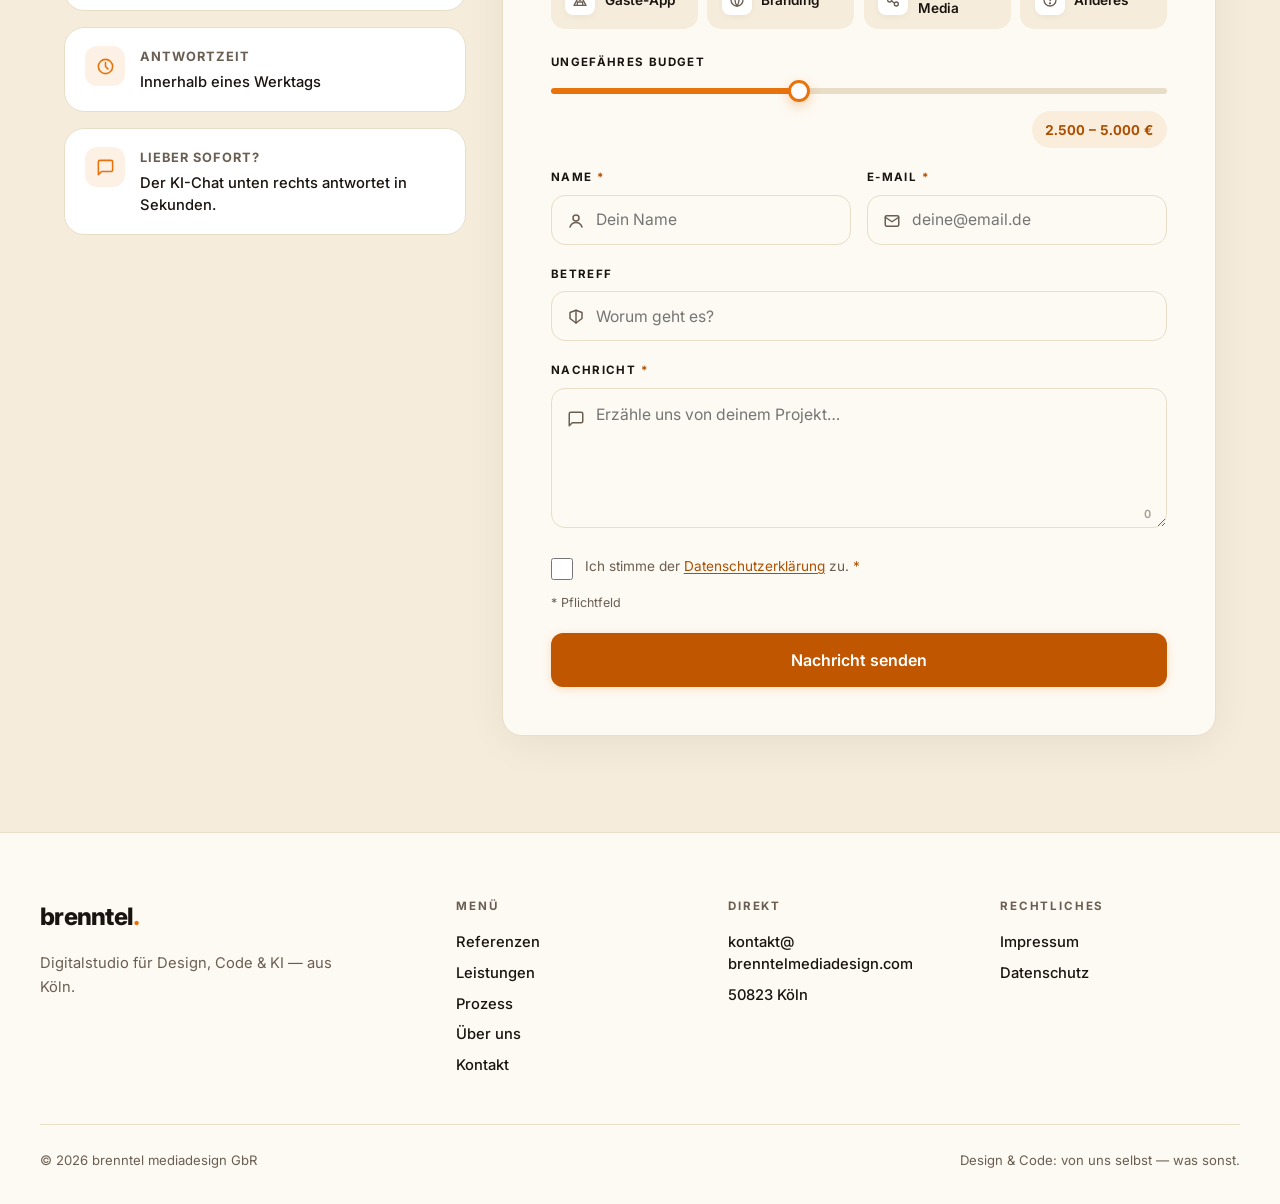
==== commit d83a8cd1: "Barrierefreiheit: Startseite, Rechtliches und API-Seite nach WCAG 2.2 AA Tastatur und Fokus - Sprung" ====
--- a/index.html
+++ b/index.html
@@ -24,7 +24,7 @@
   <link rel="preconnect" href="https://fonts.googleapis.com">
   <link rel="preconnect" href="https://fonts.gstatic.com" crossorigin>
   <link href="https://fonts.googleapis.com/css2?family=Inter:wght@300;400;500;600;700;800&display=swap" rel="stylesheet">
-  <link rel="stylesheet" href="css/shared.css?v=20260827c">
+  <link rel="stylesheet" href="css/shared.css?v=20261024a">
   <link rel="stylesheet" href="css/main.css?v=20261024a">
   <script type="application/ld+json">
   {
@@ -82,13 +82,15 @@
       {
         "@type": "Question",
         "name": "Wie starten wir?",
-        "acceptedAnswer": { "@type": "Answer", "text": "Schreib uns an kontakt@brenntelmediadesign.com oder nutze das Kontaktformular. Wir melden uns innerhalb eines Werktags und vereinbaren ein kostenloses, unverbindliches Erstgespräch." }
+        "acceptedAnswer": { "@type": "Answer", "text": "Schreib uns über das Formular oder an kontakt@brenntelmediadesign.com. Wir melden uns innerhalb eines Werktags und vereinbaren ein kostenloses, unverbindliches Erstgespräch." }
       }
     ]
   }
   </script>
 </head>
 <body>
+
+  <a class="skip-link" href="#main" data-de="Zum Inhalt springen" data-en="Skip to content">Zum Inhalt springen</a>
 
   <!-- ======== Preloader ======== -->
   <div class="preloader" id="preloader" aria-hidden="true">
@@ -112,33 +114,33 @@
       <a href="#hero" class="logo" aria-label="brenntel mediadesign GbR — Startseite">brenntel<span>.</span></a>
 
       <!-- Desktop Navigation -->
-      <nav class="nav-desktop" aria-label="Hauptnavigation">
+      <nav class="nav-desktop" aria-label="Hauptnavigation" data-de-aria-label="Hauptnavigation" data-en-aria-label="Main navigation">
         <a href="#work" data-de="Referenzen" data-en="Work">Referenzen</a>
         <a href="#services" data-de="Leistungen" data-en="Services">Leistungen</a>
         <a href="#process" data-de="Prozess" data-en="Process">Prozess</a>
         <a href="#about" data-de="Über uns" data-en="About">Über uns</a>
-        <button class="theme-toggle" type="button" aria-label="Theme umschalten">
+        <button class="theme-toggle" type="button" aria-pressed="false" aria-label="Dunkles Design" data-de-aria-label="Dunkles Design" data-en-aria-label="Dark mode">
           <svg class="theme-toggle-sun" viewBox="0 0 24 24" fill="none" stroke="currentColor" stroke-width="2" stroke-linecap="round" stroke-linejoin="round" aria-hidden="true"><circle cx="12" cy="12" r="4"/><path d="M12 2v2M12 20v2M4.93 4.93l1.41 1.41M17.66 17.66l1.41 1.41M2 12h2M20 12h2M4.93 19.07l1.41-1.41M17.66 6.34l1.41-1.41"/></svg>
           <svg class="theme-toggle-moon" viewBox="0 0 24 24" fill="none" stroke="currentColor" stroke-width="2" stroke-linecap="round" stroke-linejoin="round" aria-hidden="true"><path d="M21 12.8A9 9 0 1 1 11.2 3a7 7 0 0 0 9.8 9.8z"/></svg>
         </button>
-        <div class="lang-toggle" role="group" aria-label="Sprachauswahl">
-          <button type="button" data-lang="de" class="active" aria-label="Deutsch">DE</button>
-          <button type="button" data-lang="en" aria-label="English">EN</button>
+        <div class="lang-toggle" role="group" aria-label="Sprachauswahl" data-de-aria-label="Sprachauswahl" data-en-aria-label="Language">
+          <button type="button" data-lang="de" class="active" aria-pressed="true" aria-label="Deutsch" lang="de">DE</button>
+          <button type="button" data-lang="en" aria-pressed="false" aria-label="English" lang="en">EN</button>
         </div>
         <a href="#contact" class="btn btn-nav" data-de="Projekt starten" data-en="Start a project">Projekt starten</a>
       </nav>
 
       <!-- Mobile: Theme + Language Toggle + Hamburger -->
       <div class="header-mobile-actions">
-        <button class="theme-toggle" type="button" aria-label="Theme umschalten">
+        <button class="theme-toggle" type="button" aria-pressed="false" aria-label="Dunkles Design" data-de-aria-label="Dunkles Design" data-en-aria-label="Dark mode">
           <svg class="theme-toggle-sun" viewBox="0 0 24 24" fill="none" stroke="currentColor" stroke-width="2" stroke-linecap="round" stroke-linejoin="round" aria-hidden="true"><circle cx="12" cy="12" r="4"/><path d="M12 2v2M12 20v2M4.93 4.93l1.41 1.41M17.66 17.66l1.41 1.41M2 12h2M20 12h2M4.93 19.07l1.41-1.41M17.66 6.34l1.41-1.41"/></svg>
           <svg class="theme-toggle-moon" viewBox="0 0 24 24" fill="none" stroke="currentColor" stroke-width="2" stroke-linecap="round" stroke-linejoin="round" aria-hidden="true"><path d="M21 12.8A9 9 0 1 1 11.2 3a7 7 0 0 0 9.8 9.8z"/></svg>
         </button>
-        <div class="lang-toggle" role="group" aria-label="Sprachauswahl">
-          <button type="button" data-lang="de" class="active" aria-label="Deutsch">DE</button>
-          <button type="button" data-lang="en" aria-label="English">EN</button>
-        </div>
-        <button class="hamburger" aria-label="Menü öffnen" aria-expanded="false">
+        <div class="lang-toggle" role="group" aria-label="Sprachauswahl" data-de-aria-label="Sprachauswahl" data-en-aria-label="Language">
+          <button type="button" data-lang="de" class="active" aria-pressed="true" aria-label="Deutsch" lang="de">DE</button>
+          <button type="button" data-lang="en" aria-pressed="false" aria-label="English" lang="en">EN</button>
+        </div>
+        <button class="hamburger" type="button" aria-label="Menü" aria-expanded="false" aria-controls="nav-mobile">
           <span></span>
           <span></span>
           <span></span>
@@ -147,34 +149,34 @@
     </div>
 
     <!-- Mobile Navigation -->
-    <nav class="nav-mobile" aria-label="Mobile Navigation">
+    <nav class="nav-mobile" id="nav-mobile" aria-label="Hauptnavigation" data-de-aria-label="Hauptnavigation" data-en-aria-label="Main navigation">
       <div class="nav-mobile-inner">
         <a href="#work">
           <span data-de="Referenzen" data-en="Work">Referenzen</span>
-          <svg class="nav-mobile-chevron" width="16" height="16" viewBox="0 0 24 24" fill="none" stroke="currentColor" stroke-width="2.5" stroke-linecap="round" stroke-linejoin="round"><path d="M9 18l6-6-6-6"/></svg>
+          <svg class="nav-mobile-chevron" width="16" height="16" viewBox="0 0 24 24" fill="none" stroke="currentColor" stroke-width="2.5" stroke-linecap="round" stroke-linejoin="round" aria-hidden="true"><path d="M9 18l6-6-6-6"/></svg>
         </a>
         <a href="#services">
           <span data-de="Leistungen" data-en="Services">Leistungen</span>
-          <svg class="nav-mobile-chevron" width="16" height="16" viewBox="0 0 24 24" fill="none" stroke="currentColor" stroke-width="2.5" stroke-linecap="round" stroke-linejoin="round"><path d="M9 18l6-6-6-6"/></svg>
+          <svg class="nav-mobile-chevron" width="16" height="16" viewBox="0 0 24 24" fill="none" stroke="currentColor" stroke-width="2.5" stroke-linecap="round" stroke-linejoin="round" aria-hidden="true"><path d="M9 18l6-6-6-6"/></svg>
         </a>
         <a href="#process">
           <span data-de="Prozess" data-en="Process">Prozess</span>
-          <svg class="nav-mobile-chevron" width="16" height="16" viewBox="0 0 24 24" fill="none" stroke="currentColor" stroke-width="2.5" stroke-linecap="round" stroke-linejoin="round"><path d="M9 18l6-6-6-6"/></svg>
+          <svg class="nav-mobile-chevron" width="16" height="16" viewBox="0 0 24 24" fill="none" stroke="currentColor" stroke-width="2.5" stroke-linecap="round" stroke-linejoin="round" aria-hidden="true"><path d="M9 18l6-6-6-6"/></svg>
         </a>
         <a href="#about">
           <span data-de="Über uns" data-en="About">Über uns</span>
-          <svg class="nav-mobile-chevron" width="16" height="16" viewBox="0 0 24 24" fill="none" stroke="currentColor" stroke-width="2.5" stroke-linecap="round" stroke-linejoin="round"><path d="M9 18l6-6-6-6"/></svg>
+          <svg class="nav-mobile-chevron" width="16" height="16" viewBox="0 0 24 24" fill="none" stroke="currentColor" stroke-width="2.5" stroke-linecap="round" stroke-linejoin="round" aria-hidden="true"><path d="M9 18l6-6-6-6"/></svg>
         </a>
         <a href="#contact">
           <span data-de="Kontakt" data-en="Contact">Kontakt</span>
-          <svg class="nav-mobile-chevron" width="16" height="16" viewBox="0 0 24 24" fill="none" stroke="currentColor" stroke-width="2.5" stroke-linecap="round" stroke-linejoin="round"><path d="M9 18l6-6-6-6"/></svg>
+          <svg class="nav-mobile-chevron" width="16" height="16" viewBox="0 0 24 24" fill="none" stroke="currentColor" stroke-width="2.5" stroke-linecap="round" stroke-linejoin="round" aria-hidden="true"><path d="M9 18l6-6-6-6"/></svg>
         </a>
       </div>
     </nav>
     <div class="nav-overlay" aria-hidden="true"></div>
   </header>
 
-  <main>
+  <main id="main" tabindex="-1">
     <!-- ======== Hero ======== -->
     <section class="hero" id="hero">
       <div class="hero-gradient" aria-hidden="true"></div>
@@ -217,9 +219,9 @@
           </ul>
         </div>
 
-        <div class="hero-visual" aria-hidden="true">
+        <div class="hero-visual">
           <!-- Unified portrait scene that fills up over time -->
-          <div class="hero-scene">
+          <div class="hero-scene" aria-hidden="true">
             <div class="hs-device">
               <div class="hs-screen">
               <div class="hs-bar">
@@ -290,6 +292,13 @@
               <span class="hs-caption-text hs-cap-5" data-de="Zuverlässig gehostet — immer online, 24/7." data-en="Reliably hosted — always online, 24/7.">Zuverlässig gehostet — immer online, 24/7.</span>
             </div>
           </div>
+          <!-- Hält alle Endlos-Animationen der Seite an (WCAG 2.2.2) -->
+          <button class="motion-toggle" type="button">
+            <svg class="motion-toggle-pause" viewBox="0 0 24 24" fill="none" stroke="currentColor" stroke-width="2" stroke-linecap="round" stroke-linejoin="round" aria-hidden="true"><rect x="6" y="4" width="4" height="16" rx="1"/><rect x="14" y="4" width="4" height="16" rx="1"/></svg>
+            <svg class="motion-toggle-play" viewBox="0 0 24 24" fill="none" stroke="currentColor" stroke-width="2" stroke-linecap="round" stroke-linejoin="round" aria-hidden="true"><polygon points="6 3 20 12 6 21 6 3"/></svg>
+            <span class="motion-toggle-label-pause" data-de="Animationen anhalten" data-en="Pause animations">Animationen anhalten</span>
+            <span class="motion-toggle-label-play" data-de="Animationen fortsetzen" data-en="Play animations">Animationen fortsetzen</span>
+          </button>
         </div>
       </div>
 
@@ -315,7 +324,7 @@
 
         <div class="work-grid stagger-children">
 
-          <a class="work-card fade-in" href="https://brenneisen.info" target="_blank" rel="noopener noreferrer" aria-label="Malte Brenneisen Portfolio öffnen">
+          <a class="work-card fade-in" href="https://brenneisen.info" target="_blank" rel="noopener noreferrer" aria-label="Malte Brenneisen – Portfolio ansehen (öffnet in neuem Tab)" data-de-aria-label="Malte Brenneisen – Portfolio ansehen (öffnet in neuem Tab)" data-en-aria-label="Malte Brenneisen – view portfolio (opens in a new tab)">
             <div class="work-frame">
               <div class="work-frame-bar">
                 <span class="work-dot"></span>
@@ -345,7 +354,7 @@
             </div>
           </a>
 
-          <a class="work-card fade-in" href="https://natberger-huette.de" target="_blank" rel="noopener noreferrer" aria-label="Natberger Hütte Website öffnen">
+          <a class="work-card fade-in" href="https://natberger-huette.de" target="_blank" rel="noopener noreferrer" aria-label="Natberger Hütte – Website ansehen (öffnet in neuem Tab)" data-de-aria-label="Natberger Hütte – Website ansehen (öffnet in neuem Tab)" data-en-aria-label="Natberger Hütte – view website (opens in a new tab)">
             <div class="work-frame">
               <div class="work-frame-bar">
                 <span class="work-dot"></span>
@@ -375,7 +384,7 @@
             </div>
           </a>
 
-          <a class="work-card fade-in" href="https://sechszirbenhuette.de" target="_blank" rel="noopener noreferrer" aria-label="Sechszirbenhütte Website öffnen">
+          <a class="work-card fade-in" href="https://sechszirbenhuette.de" target="_blank" rel="noopener noreferrer" aria-label="Sechszirbenhütte – Website ansehen (öffnet in neuem Tab)" data-de-aria-label="Sechszirbenhütte – Website ansehen (öffnet in neuem Tab)" data-en-aria-label="Sechszirbenhütte – view website (opens in a new tab)">
             <div class="work-frame">
               <div class="work-frame-bar">
                 <span class="work-dot"></span>
@@ -405,7 +414,7 @@
             </div>
           </a>
 
-          <a class="work-card fade-in" href="https://wildwege.de" target="_blank" rel="noopener noreferrer" aria-label="Wildwege Festival Website öffnen">
+          <a class="work-card fade-in" href="https://wildwege.de" target="_blank" rel="noopener noreferrer" aria-label="Wildwege – Festival-Website ansehen (öffnet in neuem Tab)" data-de-aria-label="Wildwege – Festival-Website ansehen (öffnet in neuem Tab)" data-en-aria-label="Wildwege – view festival website (opens in a new tab)">
             <div class="work-frame">
               <div class="work-frame-bar">
                 <span class="work-dot"></span>
@@ -467,7 +476,7 @@
             </div>
           </div>
 
-          <a class="work-card fade-in" href="https://schornsteintechnik-hamburg.eike-3e2.workers.dev/" target="_blank" rel="noopener noreferrer" aria-label="Vorschau der Website von Schornsteintechnik Hamburg öffnen">
+          <a class="work-card fade-in" href="https://schornsteintechnik-hamburg.eike-3e2.workers.dev/" target="_blank" rel="noopener noreferrer" aria-label="Schornsteintechnik Hamburg – Vorschau ansehen (öffnet in neuem Tab)" data-de-aria-label="Schornsteintechnik Hamburg – Vorschau ansehen (öffnet in neuem Tab)" data-en-aria-label="Schornsteintechnik Hamburg – view preview (opens in a new tab)">
             <div class="work-frame">
               <div class="work-frame-bar">
                 <span class="work-dot"></span>
@@ -497,7 +506,7 @@
             </div>
           </a>
 
-          <a class="work-card work-card-teaser fade-in" href="#contact" aria-label="Eigenes Projekt anfragen">
+          <a class="work-card work-card-teaser fade-in" href="#contact" aria-label="Dein Projekt – Projekt anfragen" data-de-aria-label="Dein Projekt – Projekt anfragen" data-en-aria-label="Your project – start a project">
             <div class="work-teaser-inner">
               <div class="work-teaser-plus" aria-hidden="true">
                 <svg viewBox="0 0 24 24" fill="none" stroke="currentColor" stroke-width="2" stroke-linecap="round" aria-hidden="true"><path d="M12 5v14M5 12h14"/></svg>
@@ -541,10 +550,10 @@
               <line x1="18" y1="40" x2="30" y2="40" stroke="currentColor" stroke-width="2.5" stroke-linecap="round"/>
               <line x1="24" y1="36" x2="24" y2="40" stroke="currentColor" stroke-width="2.5"/>
             </svg>
-            <h3 data-de="Webdesign" data-en="Web Design">Webdesign</h3>
+            <h3><button type="button" class="service-toggle" aria-expanded="false" aria-controls="service-details-webdesign" data-de="Webdesign" data-en="Web Design">Webdesign</button></h3>
             <p data-de="Modernes, responsives Webdesign mit Fokus auf Benutzerfreundlichkeit und Ästhetik. Jede Website wird individuell gestaltet." data-en="Modern, responsive web design with a focus on usability and aesthetics. Every website is individually crafted.">Modernes, responsives Webdesign mit Fokus auf Benutzerfreundlichkeit und Ästhetik. Jede Website wird individuell gestaltet.</p>
             <svg class="service-chevron" viewBox="0 0 24 24" fill="none" xmlns="http://www.w3.org/2000/svg" aria-hidden="true"><polyline points="6,9 12,15 18,9" stroke="currentColor" stroke-width="2" stroke-linecap="round" stroke-linejoin="round"/></svg>
-            <div class="service-details">
+            <div class="service-details" id="service-details-webdesign">
               <p class="service-details-desc" data-de="Wir entwerfen maßgeschneiderte Websites, die nicht nur gut aussehen, sondern auch konvertieren. Vom ersten Wireframe bis zum finalen Pixel-Perfect-Design begleiten wir dich durch den gesamten Gestaltungsprozess — immer mit dem Nutzer im Fokus." data-en="We design custom websites that not only look great but also convert. From the first wireframe to the final pixel-perfect design, we guide you through the entire creative process — always with the user in mind.">Wir entwerfen maßgeschneiderte Websites, die nicht nur gut aussehen, sondern auch konvertieren. Vom ersten Wireframe bis zum finalen Pixel-Perfect-Design begleiten wir dich durch den gesamten Gestaltungsprozess — immer mit dem Nutzer im Fokus.</p>
               <ul class="service-details-list">
                 <li data-de="UX/UI-Konzeption &amp; Wireframing" data-en="UX/UI concept &amp; wireframing">UX/UI-Konzeption &amp; Wireframing</li>
@@ -563,10 +572,10 @@
               <polyline points="32,14 42,24 32,34" stroke="currentColor" stroke-width="2.5" stroke-linecap="round" stroke-linejoin="round" fill="none"/>
               <line x1="28" y1="10" x2="20" y2="38" stroke="currentColor" stroke-width="2.5" stroke-linecap="round"/>
             </svg>
-            <h3 data-de="Webentwicklung" data-en="Development">Webentwicklung</h3>
+            <h3><button type="button" class="service-toggle" aria-expanded="false" aria-controls="service-details-dev" data-de="Webentwicklung" data-en="Development">Webentwicklung</button></h3>
             <p data-de="Performante, saubere Webentwicklung mit modernen Technologien. Schnell, sicher und suchmaschinenoptimiert." data-en="Performant, clean web development using modern technologies. Fast, secure, and SEO-optimized.">Performante, saubere Webentwicklung mit modernen Technologien. Schnell, sicher und suchmaschinenoptimiert.</p>
             <svg class="service-chevron" viewBox="0 0 24 24" fill="none" xmlns="http://www.w3.org/2000/svg" aria-hidden="true"><polyline points="6,9 12,15 18,9" stroke="currentColor" stroke-width="2" stroke-linecap="round" stroke-linejoin="round"/></svg>
-            <div class="service-details">
+            <div class="service-details" id="service-details-dev">
               <p class="service-details-desc" data-de="Wir setzen Designs in performanten, sauberen Code um. Ob statische Website, CMS-Integration oder komplexe Webanwendung — wir wählen die passende Technologie für dein Projekt und sorgen für schnelle Ladezeiten und optimale Suchmaschinenplatzierung." data-en="We turn designs into performant, clean code. Whether static website, CMS integration, or complex web application — we choose the right technology for your project and ensure fast load times and optimal search engine rankings.">Wir setzen Designs in performanten, sauberen Code um. Ob statische Website, CMS-Integration oder komplexe Webanwendung — wir wählen die passende Technologie für dein Projekt und sorgen für schnelle Ladezeiten und optimale Suchmaschinenplatzierung.</p>
               <ul class="service-details-list">
                 <li data-de="HTML, CSS &amp; JavaScript Entwicklung" data-en="HTML, CSS &amp; JavaScript development">HTML, CSS &amp; JavaScript Entwicklung</li>
@@ -590,10 +599,10 @@
               <line x1="24" y1="38" x2="24" y2="42" stroke="currentColor" stroke-width="2.5" stroke-linecap="round"/>
               <line x1="16" y1="42" x2="32" y2="42" stroke="currentColor" stroke-width="2.5" stroke-linecap="round"/>
             </svg>
-            <h3 data-de="Hosting" data-en="Hosting">Hosting</h3>
+            <h3><button type="button" class="service-toggle" aria-expanded="false" aria-controls="service-details-hosting" data-de="Hosting" data-en="Hosting">Hosting</button></h3>
             <p data-de="Zuverlässiges Hosting, Domain-Verwaltung und technische Betreuung. Deine Website ist bei uns in sicheren Händen." data-en="Reliable hosting, domain management, and technical support. Your website is in safe hands with us.">Zuverlässiges Hosting, Domain-Verwaltung und technische Betreuung. Deine Website ist bei uns in sicheren Händen.</p>
             <svg class="service-chevron" viewBox="0 0 24 24" fill="none" xmlns="http://www.w3.org/2000/svg" aria-hidden="true"><polyline points="6,9 12,15 18,9" stroke="currentColor" stroke-width="2" stroke-linecap="round" stroke-linejoin="round"/></svg>
-            <div class="service-details">
+            <div class="service-details" id="service-details-hosting">
               <p class="service-details-desc" data-de="Wir kümmern uns um die gesamte technische Infrastruktur deiner Website. Von der Wahl des richtigen Hosting-Anbieters über SSL-Zertifikate bis hin zu regelmäßigen Backups und Updates — damit du dich auf dein Kerngeschäft konzentrieren kannst." data-en="We take care of the entire technical infrastructure of your website. From choosing the right hosting provider to SSL certificates, regular backups, and updates — so you can focus on your core business.">Wir kümmern uns um die gesamte technische Infrastruktur deiner Website. Von der Wahl des richtigen Hosting-Anbieters über SSL-Zertifikate bis hin zu regelmäßigen Backups und Updates — damit du dich auf dein Kerngeschäft konzentrieren kannst.</p>
               <ul class="service-details-list">
                 <li data-de="Domain-Registrierung &amp; DNS-Verwaltung" data-en="Domain registration &amp; DNS management">Domain-Registrierung &amp; DNS-Verwaltung</li>
@@ -614,10 +623,10 @@
               <line x1="8" y1="18" x2="40" y2="18" stroke="currentColor" stroke-width="2.5"/>
               <line x1="8" y1="30" x2="40" y2="30" stroke="currentColor" stroke-width="2.5"/>
             </svg>
-            <h3 data-de="Branding" data-en="Branding">Branding</h3>
+            <h3><button type="button" class="service-toggle" aria-expanded="false" aria-controls="service-details-branding" data-de="Branding" data-en="Branding">Branding</button></h3>
             <p data-de="Einprägsame Markenidentitäten, die deine Werte widerspiegeln. Logo, Farbwelt, Typografie und Styleguide." data-en="Memorable brand identities that reflect your values. Logo, color palette, typography, and style guide.">Einprägsame Markenidentitäten, die deine Werte widerspiegeln. Logo, Farbwelt, Typografie und Styleguide.</p>
             <svg class="service-chevron" viewBox="0 0 24 24" fill="none" xmlns="http://www.w3.org/2000/svg" aria-hidden="true"><polyline points="6,9 12,15 18,9" stroke="currentColor" stroke-width="2" stroke-linecap="round" stroke-linejoin="round"/></svg>
-            <div class="service-details">
+            <div class="service-details" id="service-details-branding">
               <p class="service-details-desc" data-de="Eine starke Marke ist mehr als nur ein Logo. Wir entwickeln eine ganzheitliche visuelle Identität, die deine Werte transportiert und bei deiner Zielgruppe Vertrauen schafft — konsistent über alle Touchpoints hinweg." data-en="A strong brand is more than just a logo. We develop a holistic visual identity that communicates your values and builds trust with your audience — consistent across all touchpoints.">Eine starke Marke ist mehr als nur ein Logo. Wir entwickeln eine ganzheitliche visuelle Identität, die deine Werte transportiert und bei deiner Zielgruppe Vertrauen schafft — konsistent über alle Touchpoints hinweg.</p>
               <ul class="service-details-list">
                 <li data-de="Logo-Design &amp; Markenzeichen" data-en="Logo design &amp; brand marks">Logo-Design &amp; Markenzeichen</li>
@@ -638,10 +647,10 @@
               <line x1="12" y1="34" x2="30" y2="34" stroke="currentColor" stroke-width="2.5" stroke-linecap="round"/>
               <line x1="12" y1="40" x2="24" y2="40" stroke="currentColor" stroke-width="2.5" stroke-linecap="round"/>
             </svg>
-            <h3 data-de="Content" data-en="Content">Content</h3>
+            <h3><button type="button" class="service-toggle" aria-expanded="false" aria-controls="service-details-content" data-de="Content" data-en="Content">Content</button></h3>
             <p data-de="Professionelle Texte, Bilder und Videos für deine Website und Marketingkanäle. Inhalte, die deine Zielgruppe ansprechen." data-en="Professional copy, images, and videos for your website and marketing channels. Content that engages your audience.">Professionelle Texte, Bilder und Videos für deine Website und Marketingkanäle. Inhalte, die deine Zielgruppe ansprechen.</p>
             <svg class="service-chevron" viewBox="0 0 24 24" fill="none" xmlns="http://www.w3.org/2000/svg" aria-hidden="true"><polyline points="6,9 12,15 18,9" stroke="currentColor" stroke-width="2" stroke-linecap="round" stroke-linejoin="round"/></svg>
-            <div class="service-details">
+            <div class="service-details" id="service-details-content">
               <p class="service-details-desc" data-de="Guter Content ist das Herzstück jeder digitalen Präsenz. Wir erstellen Inhalte, die deine Zielgruppe begeistern — von überzeugenden Webtexten über professionelle Fotografie bis hin zu kurzen Videoformaten für Social Media." data-en="Great content is the heart of every digital presence. We create content that captivates your audience — from compelling web copy to professional photography and short video formats for social media.">Guter Content ist das Herzstück jeder digitalen Präsenz. Wir erstellen Inhalte, die deine Zielgruppe begeistern — von überzeugenden Webtexten über professionelle Fotografie bis hin zu kurzen Videoformaten für Social Media.</p>
               <ul class="service-details-list">
                 <li data-de="Website-Texte &amp; Copywriting" data-en="Website copy &amp; copywriting">Website-Texte &amp; Copywriting</li>
@@ -663,10 +672,10 @@
               <circle cx="21" cy="21" r="1.6" fill="currentColor"/>
               <circle cx="27" cy="21" r="1.6" fill="currentColor"/>
             </svg>
-            <h3 data-de="KI-Integration" data-en="AI Integration">KI-Integration</h3>
+            <h3><button type="button" class="service-toggle" aria-expanded="false" aria-controls="service-details-ai" data-de="KI-Integration" data-en="AI Integration">KI-Integration</button></h3>
             <p data-de="Intelligente Features für deine Website: Chat-Bots, KI-Assistenten und smarte Automatisierungen." data-en="Intelligent features for your website: chatbots, AI assistants, and smart automations.">Intelligente Features für deine Website: Chat-Bots, KI-Assistenten und smarte Automatisierungen.</p>
             <svg class="service-chevron" viewBox="0 0 24 24" fill="none" xmlns="http://www.w3.org/2000/svg" aria-hidden="true"><polyline points="6,9 12,15 18,9" stroke="currentColor" stroke-width="2" stroke-linecap="round" stroke-linejoin="round"/></svg>
-            <div class="service-details">
+            <div class="service-details" id="service-details-ai">
               <p class="service-details-desc" data-de="Von einfachen Chat-Widgets bis zu komplexen KI-Integrationen — wir bringen moderne Sprachmodelle auf deine Website. Ob Kundensupport rund um die Uhr, smarte Produktempfehlungen oder automatisch generierte Inhalte: wir finden die passende Lösung." data-en="From simple chat widgets to complex AI integrations — we bring modern language models to your website. Whether it's 24/7 customer support, smart product recommendations, or automatically generated content: we'll find the right fit.">Von einfachen Chat-Widgets bis zu komplexen KI-Integrationen — wir bringen moderne Sprachmodelle auf deine Website. Ob Kundensupport rund um die Uhr, smarte Produktempfehlungen oder automatisch generierte Inhalte: wir finden die passende Lösung.</p>
               <ul class="service-details-list">
                 <li data-de="Chat-Bots mit GPT, Claude &amp; Co." data-en="Chatbots powered by GPT, Claude &amp; others">Chat-Bots mit GPT, Claude &amp; Co.</li>
@@ -688,10 +697,10 @@
               <line x1="18" y1="20" x2="17" y2="31" stroke="currentColor" stroke-width="2.5" stroke-linecap="round"/>
               <line x1="34" y1="29" x2="19" y2="33" stroke="currentColor" stroke-width="2.5" stroke-linecap="round"/>
             </svg>
-            <h3 data-de="Social Media" data-en="Social Media">Social Media</h3>
+            <h3><button type="button" class="service-toggle" aria-expanded="false" aria-controls="service-details-social" data-de="Social Media" data-en="Social Media">Social Media</button></h3>
             <p data-de="Strategische Planung und Betreuung deiner Social-Media-Kanäle. Mehr Reichweite und Engagement für deine Marke." data-en="Strategic planning and management of your social media channels. More reach and engagement for your brand.">Strategische Planung und Betreuung deiner Social-Media-Kanäle. Mehr Reichweite und Engagement für deine Marke.</p>
             <svg class="service-chevron" viewBox="0 0 24 24" fill="none" xmlns="http://www.w3.org/2000/svg" aria-hidden="true"><polyline points="6,9 12,15 18,9" stroke="currentColor" stroke-width="2" stroke-linecap="round" stroke-linejoin="round"/></svg>
-            <div class="service-details">
+            <div class="service-details" id="service-details-social">
               <p class="service-details-desc" data-de="Social Media ist mehr als nur posten. Wir entwickeln eine durchdachte Strategie für deine Kanäle, erstellen ansprechende Inhalte und sorgen für nachhaltiges Wachstum — organisch und bei Bedarf auch durch bezahlte Kampagnen." data-en="Social media is more than just posting. We develop a thoughtful strategy for your channels, create engaging content, and drive sustainable growth — organically and through paid campaigns when needed.">Social Media ist mehr als nur posten. Wir entwickeln eine durchdachte Strategie für deine Kanäle, erstellen ansprechende Inhalte und sorgen für nachhaltiges Wachstum — organisch und bei Bedarf auch durch bezahlte Kampagnen.</p>
               <ul class="service-details-list">
                 <li data-de="Kanalstrategie &amp; Zielgruppenanalyse" data-en="Channel strategy &amp; audience analysis">Kanalstrategie &amp; Zielgruppenanalyse</li>
@@ -772,7 +781,7 @@
             </div>
             <div class="founder-meta">
               <span class="founder-role" data-de="Design &amp; Marke" data-en="Design &amp; Brand">Design &amp; Marke</span>
-              <h3 class="founder-name">Irena Brenneisen</h3>
+              <h3 class="founder-name">Irena-Marie Brenneisen</h3>
               <p class="founder-bio" data-de="Gestaltet Identitäten, Interfaces und Erlebnisse — vom ersten Moodboard bis zum letzten Pixel. Sorgt dafür, dass deine Marke aussieht wie sie soll: unverwechselbar." data-en="Shapes identities, interfaces and experiences — from the first moodboard to the last pixel. Makes sure your brand looks the way it should: unmistakable.">Gestaltet Identitäten, Interfaces und Erlebnisse — vom ersten Moodboard bis zum letzten Pixel. Sorgt dafür, dass deine Marke aussieht wie sie soll: unverwechselbar.</p>
               <ul class="founder-skills">
                 <li>Branding</li>
@@ -888,7 +897,7 @@
               <span class="faq-icon" aria-hidden="true"></span>
             </summary>
             <div class="faq-answer">
-              <p data-de="Schreib uns an kontakt@brenntelmediadesign.com oder nutze das Kontaktformular. Wir melden uns innerhalb eines Werktags und vereinbaren ein kostenloses, unverbindliches Erstgespräch." data-en="Email us at kontakt@brenntelmediadesign.com or use the contact form. We'll get back to you within one business day and set up a free, non-binding intro call.">Schreib uns an kontakt@brenntelmediadesign.com oder nutze das Kontaktformular. Wir melden uns innerhalb eines Werktags und vereinbaren ein kostenloses, unverbindliches Erstgespräch.</p>
+              <p data-de="Schreib uns über das Formular oder an kontakt@brenntelmediadesign.com. Wir melden uns innerhalb eines Werktags und vereinbaren ein kostenloses, unverbindliches Erstgespräch." data-en="Reach out via the form or at kontakt@brenntelmediadesign.com. We'll get back to you within one business day and set up a free, non-binding intro call.">Schreib uns über das Formular oder an kontakt@brenntelmediadesign.com. Wir melden uns innerhalb eines Werktags und vereinbaren ein kostenloses, unverbindliches Erstgespräch.</p>
             </div>
           </details>
         </div>
@@ -925,7 +934,7 @@
         </div>
 
         <div class="contact-layout">
-          <aside class="contact-aside fade-in">
+          <div class="contact-aside fade-in">
             <a class="contact-aside-card" href="mailto:kontakt@brenntelmediadesign.com">
               <span class="contact-aside-icon" aria-hidden="true">
                 <svg viewBox="0 0 24 24" fill="none" stroke="currentColor" stroke-width="2" stroke-linecap="round" stroke-linejoin="round"><rect x="3" y="5" width="18" height="14" rx="2"/><path d="M3 7l9 6 9-6"/></svg>
@@ -962,7 +971,7 @@
                 <span data-de="Der KI-Chat unten rechts antwortet in Sekunden." data-en="The AI chat in the corner replies in seconds.">Der KI-Chat unten rechts antwortet in Sekunden.</span>
               </span>
             </div>
-          </aside>
+          </div>
 
           <div class="contact-main">
             <form class="contact-form scale-in" id="contact-form" novalidate>
@@ -1051,14 +1060,14 @@
 
               <div class="form-row">
                 <div class="form-group form-group-icon">
-                  <label for="name" data-de="Name" data-en="Name">Name</label>
+                  <label for="name"><span data-de="Name" data-en="Name">Name</span> <span class="form-required" aria-hidden="true">*</span></label>
                   <span class="input-icon">
                     <svg viewBox="0 0 24 24" fill="none" stroke="currentColor" stroke-width="2" stroke-linecap="round" stroke-linejoin="round" aria-hidden="true"><circle cx="12" cy="8" r="4"/><path d="M4 20c1.5-4 5-6 8-6s6.5 2 8 6"/></svg>
                   </span>
                   <input type="text" id="name" name="name" required autocomplete="name" data-de-placeholder="Dein Name" data-en-placeholder="Your name" placeholder="Dein Name">
                 </div>
                 <div class="form-group form-group-icon">
-                  <label for="email" data-de="E-Mail" data-en="Email">E-Mail</label>
+                  <label for="email"><span data-de="E-Mail" data-en="Email">E-Mail</span> <span class="form-required" aria-hidden="true">*</span></label>
                   <span class="input-icon">
                     <svg viewBox="0 0 24 24" fill="none" stroke="currentColor" stroke-width="2" stroke-linecap="round" stroke-linejoin="round" aria-hidden="true"><rect x="3" y="5" width="18" height="14" rx="2"/><path d="M3 7l9 6 9-6"/></svg>
                   </span>
@@ -1075,21 +1084,28 @@
               </div>
 
               <div class="form-group form-group-icon form-group-textarea">
-                <label for="message" data-de="Nachricht" data-en="Message">Nachricht</label>
+                <label for="message"><span data-de="Nachricht" data-en="Message">Nachricht</span> <span class="form-required" aria-hidden="true">*</span></label>
                 <span class="input-icon">
                   <svg viewBox="0 0 24 24" fill="none" stroke="currentColor" stroke-width="2" stroke-linecap="round" stroke-linejoin="round" aria-hidden="true"><path d="M21 15a2 2 0 0 1-2 2H7l-4 4V5a2 2 0 0 1 2-2h14a2 2 0 0 1 2 2z"/></svg>
                 </span>
                 <textarea id="message" name="message" required data-de-placeholder="Erzähle uns von deinem Projekt…" data-en-placeholder="Tell us about your project…" placeholder="Erzähle uns von deinem Projekt…"></textarea>
-                <span class="form-counter" data-counter="0">0</span>
+                <span class="form-counter" data-counter="0" aria-hidden="true">0</span>
               </div>
 
               <div class="form-checkbox">
                 <input type="checkbox" id="privacy" name="privacy" required>
-                <label for="privacy" data-de="Ich stimme der <a href='datenschutz.html'>Datenschutzerklärung</a> zu." data-en="I agree to the <a href='datenschutz.html'>Privacy Policy</a>.">Ich stimme der <a href="datenschutz.html">Datenschutzerklärung</a> zu.</label>
-              </div>
-
-              <button type="submit" class="btn btn-primary btn-submit" data-de="Nachricht senden" data-en="Send Message" data-sending-de="Wird gesendet…" data-sending-en="Sending…">
-                <span class="btn-submit-text">Nachricht senden</span>
+                <label for="privacy" data-de="Ich stimme der <a href='datenschutz.html'>Datenschutzerklärung</a> zu. <span class='form-required' aria-hidden='true'>*</span>" data-en="I agree to the <a href='datenschutz.html'>Privacy Policy</a>. <span class='form-required' aria-hidden='true'>*</span>">Ich stimme der <a href="datenschutz.html">Datenschutzerklärung</a> zu. <span class="form-required" aria-hidden="true">*</span></label>
+              </div>
+
+              <p class="form-hint"><span aria-hidden="true">*</span> <span data-de="Pflichtfeld" data-en="Required field">Pflichtfeld</span></p>
+
+              <p class="form-error" id="form-error" role="alert" hidden>
+                <span data-de="Die Nachricht konnte gerade nicht gesendet werden. Bitte versuch es gleich noch einmal oder schreib uns direkt an" data-en="Your message couldn't be sent right now. Please try again in a moment or email us directly at">Die Nachricht konnte gerade nicht gesendet werden. Bitte versuch es gleich noch einmal oder schreib uns direkt an</span>
+                <a href="mailto:kontakt@brenntelmediadesign.com">kontakt@brenntelmediadesign.com</a>.
+              </p>
+
+              <button type="submit" class="btn btn-primary btn-submit">
+                <span class="btn-submit-text" data-de="Nachricht senden" data-en="Send Message">Nachricht senden</span>
                 <span class="btn-submit-spinner" aria-hidden="true"></span>
                 <span class="btn-submit-check" aria-hidden="true">
                   <svg viewBox="0 0 24 24" fill="none" stroke="currentColor" stroke-width="3" stroke-linecap="round" stroke-linejoin="round"><polyline points="5,12 10,17 19,7"/></svg>
@@ -1097,7 +1113,7 @@
               </button>
             </form>
 
-            <div class="form-success" id="form-success" aria-live="polite">
+            <div class="form-success" id="form-success" tabindex="-1">
               <div class="confetti" aria-hidden="true"></div>
               <svg class="form-success-icon" viewBox="0 0 80 80" fill="none" xmlns="http://www.w3.org/2000/svg" aria-hidden="true">
                 <circle cx="40" cy="40" r="36" stroke="currentColor" stroke-width="3" class="success-ring"/>
@@ -1116,11 +1132,11 @@
   <footer class="site-footer site-footer-big" role="contentinfo">
     <div class="footer-grid">
       <div class="footer-brand">
-        <a href="#hero" class="logo" aria-label="Nach oben">brenntel<span>.</span></a>
+        <a href="#hero" class="logo" aria-label="brenntel – nach oben" data-de-aria-label="brenntel – nach oben" data-en-aria-label="brenntel – back to top">brenntel<span>.</span></a>
         <p class="footer-tagline" data-de="Digitalstudio für Design, Code &amp; KI — aus Köln." data-en="Digital studio for design, code &amp; AI — based in Cologne.">Digitalstudio für Design, Code &amp; KI — aus Köln.</p>
       </div>
-      <nav class="footer-col" aria-label="Footer Navigation">
-        <h4 data-de="Menü" data-en="Menu">Menü</h4>
+      <nav class="footer-col" aria-label="Fußzeilen-Navigation" data-de-aria-label="Fußzeilen-Navigation" data-en-aria-label="Footer navigation">
+        <h2 class="footer-heading" data-de="Menü" data-en="Menu">Menü</h2>
         <a href="#work" data-de="Referenzen" data-en="Work">Referenzen</a>
         <a href="#services" data-de="Leistungen" data-en="Services">Leistungen</a>
         <a href="#process" data-de="Prozess" data-en="Process">Prozess</a>
@@ -1128,12 +1144,12 @@
         <a href="#contact" data-de="Kontakt" data-en="Contact">Kontakt</a>
       </nav>
       <div class="footer-col">
-        <h4 data-de="Direkt" data-en="Direct">Direkt</h4>
+        <h2 class="footer-heading" data-de="Direkt" data-en="Direct">Direkt</h2>
         <a href="mailto:kontakt@brenntelmediadesign.com">kontakt@<br>brenntelmediadesign.com</a>
         <span data-de="50823 Köln" data-en="Cologne, Germany">50823 Köln</span>
       </div>
       <div class="footer-col">
-        <h4 data-de="Rechtliches" data-en="Legal">Rechtliches</h4>
+        <h2 class="footer-heading" data-de="Rechtliches" data-en="Legal">Rechtliches</h2>
         <a href="impressum.html" data-de="Impressum" data-en="Legal Notice">Impressum</a>
         <a href="datenschutz.html" data-de="Datenschutz" data-en="Privacy Policy">Datenschutz</a>
       </div>
@@ -1144,54 +1160,56 @@
     </div>
   </footer>
 
+  <aside class="quick-actions" aria-label="Schnellzugriff" data-de-aria-label="Schnellzugriff" data-en-aria-label="Quick access">
   <!-- Floating CTA — fades in once the visitor has scrolled past the hero -->
-  <a href="#contact" class="floating-cta" id="floating-cta" aria-label="Projekt anfragen">
+  <a href="#contact" class="floating-cta" id="floating-cta">
     <span class="floating-cta-label" data-de="Projekt anfragen" data-en="Start a project">Projekt anfragen</span>
     <svg class="floating-cta-arrow" viewBox="0 0 24 24" fill="none" stroke="currentColor" stroke-width="2.4" stroke-linecap="round" stroke-linejoin="round" aria-hidden="true"><path d="M5 12h14M13 6l6 6-6 6"/></svg>
   </a>
 
   <!-- ======== AI Chat Widget ======== -->
-  <button class="chat-fab" id="chat-fab" type="button" aria-label="KI-Chat öffnen" aria-expanded="false">
+  <button class="chat-fab" id="chat-fab" type="button" aria-label="KI-Chat" data-de-aria-label="KI-Chat" data-en-aria-label="AI chat" aria-expanded="false" aria-controls="chat-panel">
     <svg class="chat-fab-icon chat-fab-icon-open" viewBox="0 0 24 24" fill="none" stroke="currentColor" stroke-width="2" stroke-linecap="round" stroke-linejoin="round" aria-hidden="true"><path d="M21 15a2 2 0 0 1-2 2H7l-4 4V5a2 2 0 0 1 2-2h14a2 2 0 0 1 2 2z"/></svg>
     <svg class="chat-fab-icon chat-fab-icon-close" viewBox="0 0 24 24" fill="none" stroke="currentColor" stroke-width="2.4" stroke-linecap="round" stroke-linejoin="round" aria-hidden="true"><path d="M6 6l12 12M18 6L6 18"/></svg>
     <span class="chat-fab-pulse" aria-hidden="true"></span>
   </button>
-
-  <aside class="chat-panel" id="chat-panel" role="dialog" aria-modal="false" aria-label="KI-Chat" aria-hidden="true">
-    <header class="chat-header">
+  </aside>
+
+  <div class="chat-panel" id="chat-panel" role="dialog" aria-modal="false" aria-labelledby="chat-title" aria-hidden="true" tabindex="-1">
+    <div class="chat-header">
       <div class="chat-header-avatar" aria-hidden="true">
         <svg viewBox="0 0 24 24" fill="none" stroke="currentColor" stroke-width="2" stroke-linecap="round" stroke-linejoin="round"><path d="M21 15a2 2 0 0 1-2 2H7l-4 4V5a2 2 0 0 1 2-2h14a2 2 0 0 1 2 2z"/></svg>
       </div>
       <div class="chat-header-text">
-        <h3 data-de="brenntel · KI-Chat" data-en="brenntel · AI chat">brenntel · KI-Chat</h3>
+        <h2 id="chat-title" data-de="brenntel · KI-Chat" data-en="brenntel · AI chat">brenntel · KI-Chat</h2>
         <p>
-          <span class="chat-status-dot"></span>
+          <span class="chat-status-dot" aria-hidden="true"></span>
           <span data-de="Fragt uns alles zum Projekt" data-en="Ask us anything about your project">Fragt uns alles zum Projekt</span>
         </p>
       </div>
-      <button class="chat-close" type="button" aria-label="Schließen">
-        <svg viewBox="0 0 24 24" fill="none" stroke="currentColor" stroke-width="2.4" stroke-linecap="round" stroke-linejoin="round"><path d="M6 6l12 12M18 6L6 18"/></svg>
+      <button class="chat-close" type="button" aria-label="Chat schließen" data-de-aria-label="Chat schließen" data-en-aria-label="Close chat">
+        <svg viewBox="0 0 24 24" fill="none" stroke="currentColor" stroke-width="2.4" stroke-linecap="round" stroke-linejoin="round" aria-hidden="true"><path d="M6 6l12 12M18 6L6 18"/></svg>
       </button>
-    </header>
-
-    <div class="chat-messages" id="chat-messages" aria-live="polite"></div>
-
-    <div class="chat-suggestions" id="chat-suggestions">
+    </div>
+
+    <div class="chat-messages" id="chat-messages" role="log" aria-live="polite" tabindex="0" aria-label="Chatverlauf" data-de-aria-label="Chatverlauf" data-en-aria-label="Chat history"></div>
+
+    <div class="chat-suggestions" id="chat-suggestions" role="group" aria-label="Vorschläge" data-de-aria-label="Vorschläge" data-en-aria-label="Suggestions">
       <button type="button" class="chat-chip" data-msg-de="Könnt ihr einen KI-Chatbot für meine Seite bauen?" data-msg-en="Can you build an AI chatbot for my site?" data-de="KI-Chatbot" data-en="AI chatbot">KI-Chatbot</button>
       <button type="button" class="chat-chip" data-intent="process" data-msg-de="Wie läuft ein Projekt ab?" data-msg-en="How does a project work?" data-de="Ablauf" data-en="Process">Ablauf</button>
       <button type="button" class="chat-chip" data-msg-de="Was macht brenntel eigentlich?" data-msg-en="What does brenntel actually do?" data-de="Über brenntel" data-en="About brenntel">Über brenntel</button>
     </div>
 
     <form class="chat-input-row" id="chat-form">
-      <textarea id="chat-input" rows="1" data-de-placeholder="Schreib uns…" data-en-placeholder="Write us…" placeholder="Schreib uns…" maxlength="1000" required></textarea>
-      <button type="submit" class="chat-send" aria-label="Senden">
-        <svg viewBox="0 0 24 24" fill="none" stroke="currentColor" stroke-width="2.2" stroke-linecap="round" stroke-linejoin="round"><path d="M4 12l16-8-6 16-2.5-6.5z"/></svg>
+      <textarea id="chat-input" rows="1" aria-label="Deine Nachricht" data-de-aria-label="Deine Nachricht" data-en-aria-label="Your message" data-de-placeholder="Schreib uns…" data-en-placeholder="Write us…" placeholder="Schreib uns…" maxlength="1000" required></textarea>
+      <button type="submit" class="chat-send" aria-label="Senden" data-de-aria-label="Senden" data-en-aria-label="Send">
+        <svg viewBox="0 0 24 24" fill="none" stroke="currentColor" stroke-width="2.2" stroke-linecap="round" stroke-linejoin="round" aria-hidden="true"><path d="M4 12l16-8-6 16-2.5-6.5z"/></svg>
       </button>
     </form>
-  </aside>
-
-  <script src="js/shared.js?v=20260827c"></script>
-  <script src="js/main.js?v=20260827c"></script>
-  <script src="js/chat.js?v=20260827c"></script>
+  </div>
+
+  <script src="js/shared.js?v=20261024a"></script>
+  <script src="js/main.js?v=20261024a"></script>
+  <script src="js/chat.js?v=20261024a"></script>
 </body>
 </html>
--- a/css/shared.css
+++ b/css/shared.css
@@ -34,6 +34,14 @@
   --color-accent: #e8720c;
   --color-accent-hover: #d06000;
   --color-accent-glow: rgba(232, 114, 12, 0.18);
+  /* Barrierefreie Akzenttöne (WCAG AA): --color-accent bleibt für Flächen,
+     Linien und Icons. Für Schrift und Flächen mit weißer Schrift gelten diese: */
+  --color-accent-text: #ad4f00;          /* Schrift, mind. 4,5:1 auf allen hellen Flächen */
+  --color-accent-text-hover: #8a3f00;
+  --color-accent-display: #d06000;       /* große Schrift ab 24px bzw. 19px fett, mind. 3:1 */
+  --color-accent-strong: #c05600;        /* Fläche mit weißer Schrift, 4,6:1 */
+  --color-accent-strong-hover: #a84d00;
+  --color-focus: #ad4f00;
   --color-border: #e8ddc6;
   --color-header-bg: rgba(253, 250, 243, 0.72);
   --color-header-bg-scrolled: rgba(253, 250, 243, 0.88);
@@ -62,6 +70,10 @@
   --color-accent: #f59034;
   --color-accent-hover: #ffaa4c;
   --color-accent-glow: rgba(245, 144, 52, 0.22);
+  --color-accent-text: #f59034;
+  --color-accent-text-hover: #ffaa4c;
+  --color-accent-display: #f59034;
+  --color-focus: #f59034;
   --color-border: #3a2f25;
   --color-header-bg: rgba(20, 16, 12, 0.72);
   --color-header-bg-scrolled: rgba(20, 16, 12, 0.9);
@@ -125,22 +137,50 @@
 }
 
 a {
-  color: var(--color-accent);
+  color: var(--color-accent-text);
   text-decoration: none;
   transition: color var(--transition);
 }
 
 a:hover {
-  color: var(--color-accent-hover);
+  color: var(--color-accent-text-hover);
 }
 
 a:focus-visible,
 button:focus-visible,
 input:focus-visible,
 textarea:focus-visible,
-select:focus-visible {
-  outline: 2px solid var(--color-accent);
+select:focus-visible,
+summary:focus-visible {
+  outline: 2px solid var(--color-focus);
   outline-offset: 2px;
+}
+
+/* Sprungziele (z. B. <main tabindex="-1">) bekommen keinen Fokusrahmen */
+[tabindex="-1"]:focus {
+  outline: none;
+}
+
+/* Sprunglink „Zum Inhalt“ — erscheint erst beim ersten Tab */
+.skip-link {
+  position: fixed;
+  top: 0.75rem;
+  left: 0.75rem;
+  z-index: 10001;
+  padding: 0.7rem 1.15rem;
+  border-radius: 999px;
+  background: var(--color-text);
+  color: var(--color-bg);
+  font-size: 0.9rem;
+  font-weight: 600;
+  transform: translateY(calc(-100% - 1.5rem));
+  transition: transform 0.2s ease;
+}
+
+.skip-link:hover,
+.skip-link:focus {
+  color: var(--color-bg);
+  transform: none;
 }
 
 /* ========================================
@@ -266,7 +306,7 @@
 }
 
 .nav-desktop a:hover {
-  color: var(--color-accent);
+  color: var(--color-accent-text);
 }
 
 /* Language Toggle */
@@ -276,7 +316,6 @@
   gap: 0;
   border: 1.5px solid var(--color-border);
   border-radius: 24px;
-  overflow: hidden;
   font-size: 0.8rem;
   font-weight: 600;
   transition: border-color var(--transition);
@@ -303,8 +342,11 @@
   justify-content: center;
 }
 
+.lang-toggle button:first-child { border-radius: 24px 0 0 24px; }
+.lang-toggle button:last-child { border-radius: 0 24px 24px 0; }
+
 .lang-toggle button.active {
-  background: var(--color-accent);
+  background: var(--color-accent-strong);
   color: #fff;
 }
 
@@ -541,7 +583,7 @@
   background: rgba(232, 114, 12, 0.08) !important;
   border-color: rgba(232, 114, 12, 0.35) !important;
   box-shadow: 0 8px 24px rgba(232, 114, 12, 0.18);
-  color: #e8720c !important;
+  color: var(--color-accent-text) !important;
 }
 
 .nav-mobile a:hover::before,
@@ -729,7 +771,7 @@
 }
 
 .footer-links a:hover {
-  color: var(--color-accent);
+  color: var(--color-accent-text);
 }
 
 .footer-copy {
--- a/css/main.css
+++ b/css/main.css
@@ -372,14 +372,14 @@
 .btn:hover::before { opacity: 1; }
 
 .btn-primary {
-  background: var(--color-accent);
+  background: var(--color-accent-strong);
   color: #fff;
   box-shadow: 0 2px 10px rgba(232, 114, 12, 0.2);
 }
 
 .btn-primary:hover,
 .btn-primary:focus {
-  background: var(--color-accent-hover);
+  background: var(--color-accent-strong-hover);
   color: #fff;
   transform: translateY(-3px);
   box-shadow: 0 8px 25px rgba(232, 114, 12, 0.35);
@@ -433,7 +433,7 @@
 
 .btn-outline:hover,
 .btn-outline:focus {
-  color: var(--color-accent);
+  color: var(--color-accent-text);
   border-color: var(--color-accent);
   transform: translateY(-3px);
   box-shadow: 0 10px 30px rgba(232, 114, 12, 0.18);
@@ -553,7 +553,8 @@
 .service-details {
   display: grid;
   grid-template-rows: 0fr;
-  transition: grid-template-rows 0.5s cubic-bezier(0.4, 0, 0.2, 1), margin-top 0.5s cubic-bezier(0.4, 0, 0.2, 1);
+  visibility: hidden;
+  transition: grid-template-rows 0.5s cubic-bezier(0.4, 0, 0.2, 1), margin-top 0.5s cubic-bezier(0.4, 0, 0.2, 1), visibility 0s linear 0.5s;
   margin-top: 0;
 }
 
@@ -564,6 +565,8 @@
 .service-card.expanded .service-details {
   grid-template-rows: 1fr;
   margin-top: 1.25rem;
+  visibility: visible;
+  transition-delay: 0s;
 }
 
 .service-details-desc {
@@ -572,17 +575,11 @@
 
 .service-details-list {
   list-style: none;
-  padding: 0;
+  padding: 1.25rem 0 0;
   margin: 0;
   display: grid;
   gap: 0.6rem;
-  border-top: 1px solid transparent;
-  transition: padding-top 0.5s cubic-bezier(0.4, 0, 0.2, 1), border-color 0.5s ease;
-}
-
-.service-card.expanded .service-details-list {
-  padding-top: 1.25rem;
-  border-top-color: var(--color-border);
+  border-top: 1px solid var(--color-border);
 }
 
 .service-details-list li {
@@ -615,7 +612,7 @@
 }
 
 .service-card[id] {
-  scroll-margin-top: 90px;
+  scroll-margin-top: 10px; /* plus scroll-padding-top von html = 90px */
 }
 
 .service-card-highlight {
@@ -649,7 +646,7 @@
   align-items: center;
   gap: 0.55rem;
   padding: 0.8rem 1.15rem;
-  background: linear-gradient(135deg, var(--color-accent) 0%, var(--color-accent-hover) 100%);
+  background: linear-gradient(135deg, var(--color-accent-strong) 0%, var(--color-accent-strong-hover) 100%);
   color: #fff;
   font-weight: 700;
   font-size: 0.9rem;
@@ -659,17 +656,21 @@
               inset 0 1px 0 rgba(255, 255, 255, 0.22);
   text-decoration: none;
   opacity: 0;
+  visibility: hidden;
   transform: translateY(18px) scale(0.96);
   pointer-events: none;
   transition: opacity 0.4s cubic-bezier(0.4, 0, 0.2, 1),
               transform 0.5s cubic-bezier(0.34, 1.56, 0.64, 1),
-              box-shadow 0.3s ease;
+              box-shadow 0.3s ease,
+              visibility 0s linear 0.4s;
 }
 
 .floating-cta.visible {
   opacity: 1;
+  visibility: visible;
   transform: translateY(0) scale(1);
   pointer-events: auto;
+  transition-delay: 0s;
 }
 
 .floating-cta:hover {
@@ -711,7 +712,7 @@
   height: 58px;
   border: none;
   border-radius: 50%;
-  background: linear-gradient(135deg, var(--color-accent) 0%, var(--color-accent-hover) 100%);
+  background: linear-gradient(135deg, var(--color-accent-strong) 0%, var(--color-accent-strong-hover) 100%);
   color: #fff;
   cursor: pointer;
   box-shadow: 0 14px 38px rgba(232, 114, 12, 0.4),
@@ -788,16 +789,20 @@
   flex-direction: column;
   overflow: hidden;
   opacity: 0;
+  visibility: hidden;
   transform: translateY(20px) scale(0.96);
   pointer-events: none;
   transition: opacity 0.35s ease,
-              transform 0.4s cubic-bezier(0.34, 1.56, 0.64, 1);
+              transform 0.4s cubic-bezier(0.34, 1.56, 0.64, 1),
+              visibility 0s linear 0.4s;
 }
 
 .chat-panel.open {
   opacity: 1;
+  visibility: visible;
   transform: translateY(0) scale(1);
   pointer-events: auto;
+  transition-delay: 0s;
 }
 
 @media (max-width: 520px) {
@@ -818,7 +823,7 @@
   align-items: center;
   gap: 0.75rem;
   padding: 0.9rem 1rem;
-  background: linear-gradient(135deg, var(--color-accent) 0%, var(--color-accent-hover) 100%);
+  background: linear-gradient(135deg, var(--color-accent-strong) 0%, var(--color-accent-strong-hover) 100%);
   color: #fff;
 }
 
@@ -843,7 +848,7 @@
   min-width: 0;
 }
 
-.chat-header-text h3 {
+.chat-header-text h2 {
   font-size: 0.95rem;
   font-weight: 700;
   margin: 0 0 0.15rem;
@@ -968,7 +973,7 @@
   width: 1.15rem;
   height: 1.15rem;
   border-radius: 50%;
-  background: var(--color-accent);
+  background: var(--color-accent-strong);
   color: #fff;
   font-size: 0.66rem;
   font-weight: 800;
@@ -1030,7 +1035,7 @@
   width: 1.35rem;
   height: 1.35rem;
   border-radius: 50%;
-  background: var(--color-accent);
+  background: var(--color-accent-strong);
   color: #fff;
   font-size: 0.7rem;
   font-weight: 800;
@@ -1164,7 +1169,7 @@
 }
 
 .chat-msg-user .chat-msg-bubble {
-  background: linear-gradient(135deg, var(--color-accent) 0%, var(--color-accent-hover) 100%);
+  background: linear-gradient(135deg, var(--color-accent-strong) 0%, var(--color-accent-strong-hover) 100%);
   color: #fff;
   border-bottom-right-radius: 4px;
   box-shadow: 0 6px 16px rgba(232, 114, 12, 0.24);
@@ -1227,8 +1232,8 @@
 
 .chat-chip:hover {
   background: rgba(232, 114, 12, 0.08);
-  border-color: var(--color-accent);
-  color: var(--color-accent);
+  border-color: var(--color-accent-text);
+  color: var(--color-accent-text);
 }
 
 .chat-chip:active { transform: scale(0.96); }
@@ -1261,8 +1266,8 @@
 
 .chat-input-row textarea:focus {
   outline: none;
-  border-color: var(--color-accent);
-  box-shadow: 0 0 0 3px var(--color-accent-glow);
+  border-color: var(--color-focus);
+  box-shadow: 0 0 0 1px var(--color-focus), 0 0 0 4px var(--color-accent-glow);
 }
 
 .chat-send {
@@ -1270,7 +1275,7 @@
   height: 42px;
   border-radius: 12px;
   border: none;
-  background: linear-gradient(135deg, var(--color-accent) 0%, var(--color-accent-hover) 100%);
+  background: linear-gradient(135deg, var(--color-accent-strong) 0%, var(--color-accent-strong-hover) 100%);
   color: #fff;
   cursor: pointer;
   display: flex;
@@ -1456,7 +1461,7 @@
   font-weight: 700;
   letter-spacing: 0.15em;
   text-transform: uppercase;
-  color: var(--color-accent);
+  color: var(--color-accent-text);
   padding: 0.25rem 0.65rem;
   background: rgba(232, 114, 12, 0.1);
   border-radius: 999px;
@@ -1533,7 +1538,7 @@
   font-size: clamp(1.75rem, 5vw, 2.5rem);
   font-weight: 800;
   letter-spacing: -0.03em;
-  color: var(--color-accent);
+  color: var(--color-accent-display);
   line-height: 1;
   font-variant-numeric: tabular-nums;
 }
@@ -1732,7 +1737,7 @@
 
 /* Projekte in Arbeit: Badge in Akzentfarbe statt Grün */
 .work-live.is-wip {
-  color: var(--color-accent);
+  color: var(--color-accent-text);
   background: rgba(232, 114, 12, 0.1);
 }
 
@@ -1984,7 +1989,7 @@
 
 .work-card:hover .work-tags span {
   background: rgba(232, 114, 12, 0.1);
-  color: var(--color-accent);
+  color: var(--color-accent-text);
   transition: background 0.3s ease, color 0.3s ease;
 }
 
@@ -2134,7 +2139,7 @@
   font-weight: 700;
   letter-spacing: 0.15em;
   text-transform: uppercase;
-  color: var(--color-accent);
+  color: var(--color-accent-text);
   margin-bottom: 0.85rem;
 }
 
@@ -2210,7 +2215,7 @@
 }
 
 .chip:has(input:checked) {
-  background: linear-gradient(135deg, var(--color-accent), var(--color-accent-hover));
+  background: linear-gradient(135deg, var(--color-accent-strong), var(--color-accent-strong-hover));
   border-color: var(--color-accent);
   box-shadow: 0 8px 22px rgba(232, 114, 12, 0.32);
   transform: translateY(-1px);
@@ -2311,6 +2316,12 @@
   transform: scale(1.15);
 }
 
+input[type="range"]#budget:focus-visible {
+  outline: 2px solid var(--color-focus);
+  outline-offset: 4px;
+  border-radius: 999px;
+}
+
 .budget-display {
   align-self: flex-end;
   padding: 0.3rem 0.85rem;
@@ -2321,7 +2332,7 @@
 .budget-value {
   font-size: 0.85rem;
   font-weight: 700;
-  color: var(--color-accent);
+  color: var(--color-accent-text);
   font-variant-numeric: tabular-nums;
 }
 
@@ -2380,10 +2391,10 @@
 .form-group input:focus,
 .form-group textarea:focus,
 .form-group select:focus {
-  border-color: var(--color-accent);
-  box-shadow: 0 0 0 4px var(--color-accent-glow);
+  border-color: var(--color-focus);
+  box-shadow: 0 0 0 1px var(--color-focus), 0 0 0 5px var(--color-accent-glow);
   outline: none;
-  background: #fff;
+  background: var(--color-surface);
 }
 
 .form-group textarea {
@@ -2446,7 +2457,7 @@
 
 .form-group-textarea:focus-within .form-counter {
   opacity: 1;
-  color: var(--color-accent);
+  color: var(--color-accent-text);
 }
 
 /* Privacy checkbox */
@@ -3227,13 +3238,13 @@
     isolation: isolate;
 
     display: grid;
-    grid-template-columns: 44px minmax(0, 1fr) 28px;
+    grid-template-columns: 44px 1fr 28px;
     grid-template-areas:
       "icon title chevron"
-      "summary summary summary"
+      "icon summary chevron"
       "details details details";
     column-gap: 0.9rem;
-    row-gap: 0;
+    row-gap: 0.15rem;
     align-items: center;
   }
 
@@ -3243,7 +3254,8 @@
     font-size: 0.8rem;
     line-height: 1.4;
     color: var(--color-text-light);
-    margin: 0.7rem 0 0;
+    margin: 0;
+    padding-right: 4rem;
     position: relative;
     z-index: 1;
   }
@@ -3295,7 +3307,7 @@
     margin: 0;
     border-radius: 50%;
     background: rgba(232, 114, 12, 0.08);
-    color: var(--color-accent);
+    color: var(--color-accent-text);
     align-self: center;
     justify-self: end;
     transition: transform 0.4s cubic-bezier(0.4, 0, 0.2, 1),
@@ -3374,7 +3386,7 @@
   }
 
   .service-card.expanded .service-chevron {
-    background: var(--color-accent);
+    background: var(--color-accent-strong);
     color: #ffffff;
     transform: rotate(180deg);
   }
@@ -3527,7 +3539,7 @@
 
 .hero-rotator {
   display: inline-block;
-  color: var(--color-accent);
+  color: var(--color-accent-display);
   white-space: nowrap;
 }
 
@@ -3650,7 +3662,7 @@
   font-size: 0.85rem;
   font-weight: 600;
   border-radius: 999px;
-  background: var(--color-accent);
+  background: var(--color-accent-strong);
   color: #fff;
   margin-left: 0.2rem;
   box-shadow: 0 2px 10px rgba(232, 114, 12, 0.25);
@@ -3660,7 +3672,7 @@
 
 .nav-desktop a.btn-nav:hover,
 .nav-desktop a.btn-nav:focus {
-  background: var(--color-accent-hover);
+  background: var(--color-accent-strong-hover);
   transform: translateY(-2px);
   box-shadow: 0 8px 20px rgba(232, 114, 12, 0.35);
 }
@@ -3674,7 +3686,7 @@
 .btn-ghost:hover,
 .btn-ghost:focus {
   border-color: var(--color-accent);
-  color: var(--color-accent);
+  color: var(--color-accent-text);
   transform: translateY(-3px);
   box-shadow: 0 10px 30px rgba(232, 114, 12, 0.14);
 }
@@ -3696,7 +3708,7 @@
   font-weight: 700;
   letter-spacing: 0.22em;
   text-transform: uppercase;
-  color: var(--color-accent);
+  color: var(--color-accent-text);
   margin-bottom: 1.1rem;
 }
 
@@ -3724,7 +3736,7 @@
 
 .section-heading em {
   font-style: italic;
-  color: var(--color-accent);
+  color: var(--color-accent-display);
 }
 
 .section-lead {
@@ -3823,7 +3835,7 @@
   margin-top: 0.35rem;
   font-weight: 700;
   font-size: 0.9rem;
-  color: var(--color-accent);
+  color: var(--color-accent-text);
 }
 
 .work-teaser-cta svg { transition: transform 0.3s ease; }
@@ -3921,8 +3933,7 @@
   line-height: 1;
   letter-spacing: -0.03em;
   color: transparent;
-  -webkit-text-stroke: 1.5px var(--color-accent);
-  opacity: 0.8;
+  -webkit-text-stroke: 1.5px var(--color-accent-display);
   margin-bottom: 1rem;
   font-variant-numeric: tabular-nums;
 }
@@ -4022,7 +4033,12 @@
 
 .faq-item summary::-webkit-details-marker { display: none; }
 
-.faq-item summary:hover { color: var(--color-accent); }
+.faq-item summary:focus-visible {
+  outline-offset: 4px;
+  border-radius: 12px;
+}
+
+.faq-item summary:hover { color: var(--color-accent-text); }
 
 .faq-icon {
   position: relative;
@@ -4287,7 +4303,7 @@
   align-items: flex-start;
 }
 
-.footer-col h4 {
+.footer-col .footer-heading {
   font-size: 0.72rem;
   font-weight: 700;
   letter-spacing: 0.16em;
@@ -4305,7 +4321,7 @@
   overflow-wrap: anywhere;
 }
 
-.footer-col a:hover { color: var(--color-accent); }
+.footer-col a:hover { color: var(--color-accent-text); }
 
 .site-footer-big .footer-bottom {
   max-width: var(--max-width);
@@ -4373,3 +4389,176 @@
 @media (min-width: 1024px) {
   .services-grid .service-card:nth-child(7):last-child { grid-column: 2; }
 }
+
+/* ========================================
+   Barrierefreiheit
+   ======================================== */
+
+/* Fokussierte Elemente nicht unter dem fixierten Header oder den schwebenden
+   Buttons verstecken (WCAG 2.4.11). Abschnittssprünge bleiben, wo sie waren. */
+html {
+  scroll-padding-top: 80px;
+  scroll-padding-bottom: 88px;
+}
+
+main > section[id] { scroll-margin-top: -80px; }
+
+/* Leistungskarten: der Titel ist der Auf-/Zuklapp-Button */
+.service-toggle {
+  padding: 0;
+  margin: 0;
+  border: 0;
+  background: none;
+  font: inherit;
+  color: inherit;
+  letter-spacing: inherit;
+  text-align: inherit;
+  cursor: pointer;
+}
+
+@supports selector(:has(*)) {
+  .service-toggle:focus-visible { outline: none; }
+
+  .service-card:has(.service-toggle:focus-visible) {
+    outline: 2px solid var(--color-focus);
+    outline-offset: 3px;
+  }
+}
+
+/* Projekt-Chips: Checkbox ist unsichtbar, also den Chip umranden */
+.chip:has(input:focus-visible) {
+  outline: 2px solid var(--color-focus);
+  outline-offset: 2px;
+}
+
+/* Pflichtfelder und Fehlermeldung im Kontaktformular */
+.form-required { color: var(--color-accent-text); }
+
+.form-hint {
+  margin: -0.75rem 0 1.25rem;
+  font-size: 0.78rem;
+  color: var(--color-text-light);
+}
+
+.form-error {
+  margin: 0 0 1.25rem;
+  padding: 0.85rem 1rem;
+  border: 1.5px solid #b42318;
+  border-radius: 12px;
+  background: rgba(180, 35, 24, 0.06);
+  color: var(--color-text);
+  font-size: 0.88rem;
+  line-height: 1.55;
+}
+
+.form-error a {
+  text-decoration: underline;
+  text-underline-offset: 2px;
+  overflow-wrap: anywhere;
+}
+
+:root[data-theme="dark"] .form-error {
+  border-color: #f97066;
+  background: rgba(249, 112, 102, 0.1);
+}
+
+.form-success:focus { outline: none; }
+
+/* Animationen anhalten (WCAG 2.2.2) — Schalter unter der Handy-Szene */
+.hero-visual {
+  flex-direction: column;
+  align-items: center;
+}
+
+.motion-toggle {
+  display: inline-flex;
+  align-items: center;
+  gap: 0.45rem;
+  min-height: 36px;
+  padding: 0.4rem 0.95rem;
+  border: 1px solid var(--color-border);
+  border-radius: 999px;
+  background: var(--color-surface);
+  color: var(--color-text-light);
+  font-family: var(--font-family);
+  font-size: 0.75rem;
+  font-weight: 600;
+  cursor: pointer;
+  transition: color 0.3s ease, border-color 0.3s ease;
+}
+
+.motion-toggle:hover {
+  color: var(--color-accent-text);
+  border-color: var(--color-accent);
+}
+
+.motion-toggle svg {
+  width: 13px;
+  height: 13px;
+  flex-shrink: 0;
+}
+
+.motion-toggle-play,
+.motion-toggle-label-play,
+:root[data-motion="paused"] .motion-toggle-pause,
+:root[data-motion="paused"] .motion-toggle-label-pause {
+  display: none;
+}
+
+:root[data-motion="paused"] .motion-toggle-play { display: block; }
+:root[data-motion="paused"] .motion-toggle-label-play { display: inline; }
+
+/* Bei reduzierter Bewegung läuft ohnehin nichts endlos */
+@media (prefers-reduced-motion: reduce) {
+  .motion-toggle { display: none; }
+}
+
+/* Angehalten: Endlos-Animationen stehen still, die Szene zeigt ihr fertiges Bild */
+:root[data-motion="paused"] .hero-gradient,
+:root[data-motion="paused"] .hero-eyebrow-dot,
+:root[data-motion="paused"] .scroll-line::after,
+:root[data-motion="paused"] .btn-outline::after,
+:root[data-motion="paused"] .chat-fab-pulse,
+:root[data-motion="paused"] .chat-status-dot,
+:root[data-motion="paused"] .chat-demo-dot,
+:root[data-motion="paused"] .founder-accent,
+:root[data-motion="paused"] .work-card::before,
+:root[data-motion="paused"] .work-live-dot,
+:root[data-motion="paused"] .work-skeleton,
+:root[data-motion="paused"] .service-card.expanded .service-icon,
+:root[data-motion="paused"] .cta-banner::before,
+:root[data-motion="paused"] .hs-live-dot,
+:root[data-motion="paused"] .hs-chat-button::before {
+  animation: none !important;
+}
+
+:root[data-motion="paused"] .hs-bar,
+:root[data-motion="paused"] .hs-nav,
+:root[data-motion="paused"] .hs-hero-block,
+:root[data-motion="paused"] .hs-cards .hs-card,
+:root[data-motion="paused"] .hs-content,
+:root[data-motion="paused"] .hs-gallery .hs-thumb,
+:root[data-motion="paused"] .hs-palette,
+:root[data-motion="paused"] .hs-social,
+:root[data-motion="paused"] .hs-chat,
+:root[data-motion="paused"] .hs-live,
+:root[data-motion="paused"] .hs-caption-text {
+  animation: none !important;
+  opacity: 1 !important;
+  transform: none !important;
+}
+
+/* Stehende Szene: nur eine Bildunterschrift statt fünf übereinander */
+:root[data-motion="paused"] .hs-caption .hs-caption-text:not(.hs-cap-1) {
+  opacity: 0 !important;
+}
+
+@media (prefers-reduced-motion: reduce) {
+  .hs-caption .hs-caption-text:not(.hs-cap-1) { opacity: 0 !important; }
+}
+
+/* Chatverlauf ist per Tastatur scrollbar */
+.chat-messages:focus-visible {
+  outline: 2px solid var(--color-focus);
+  outline-offset: -2px;
+}
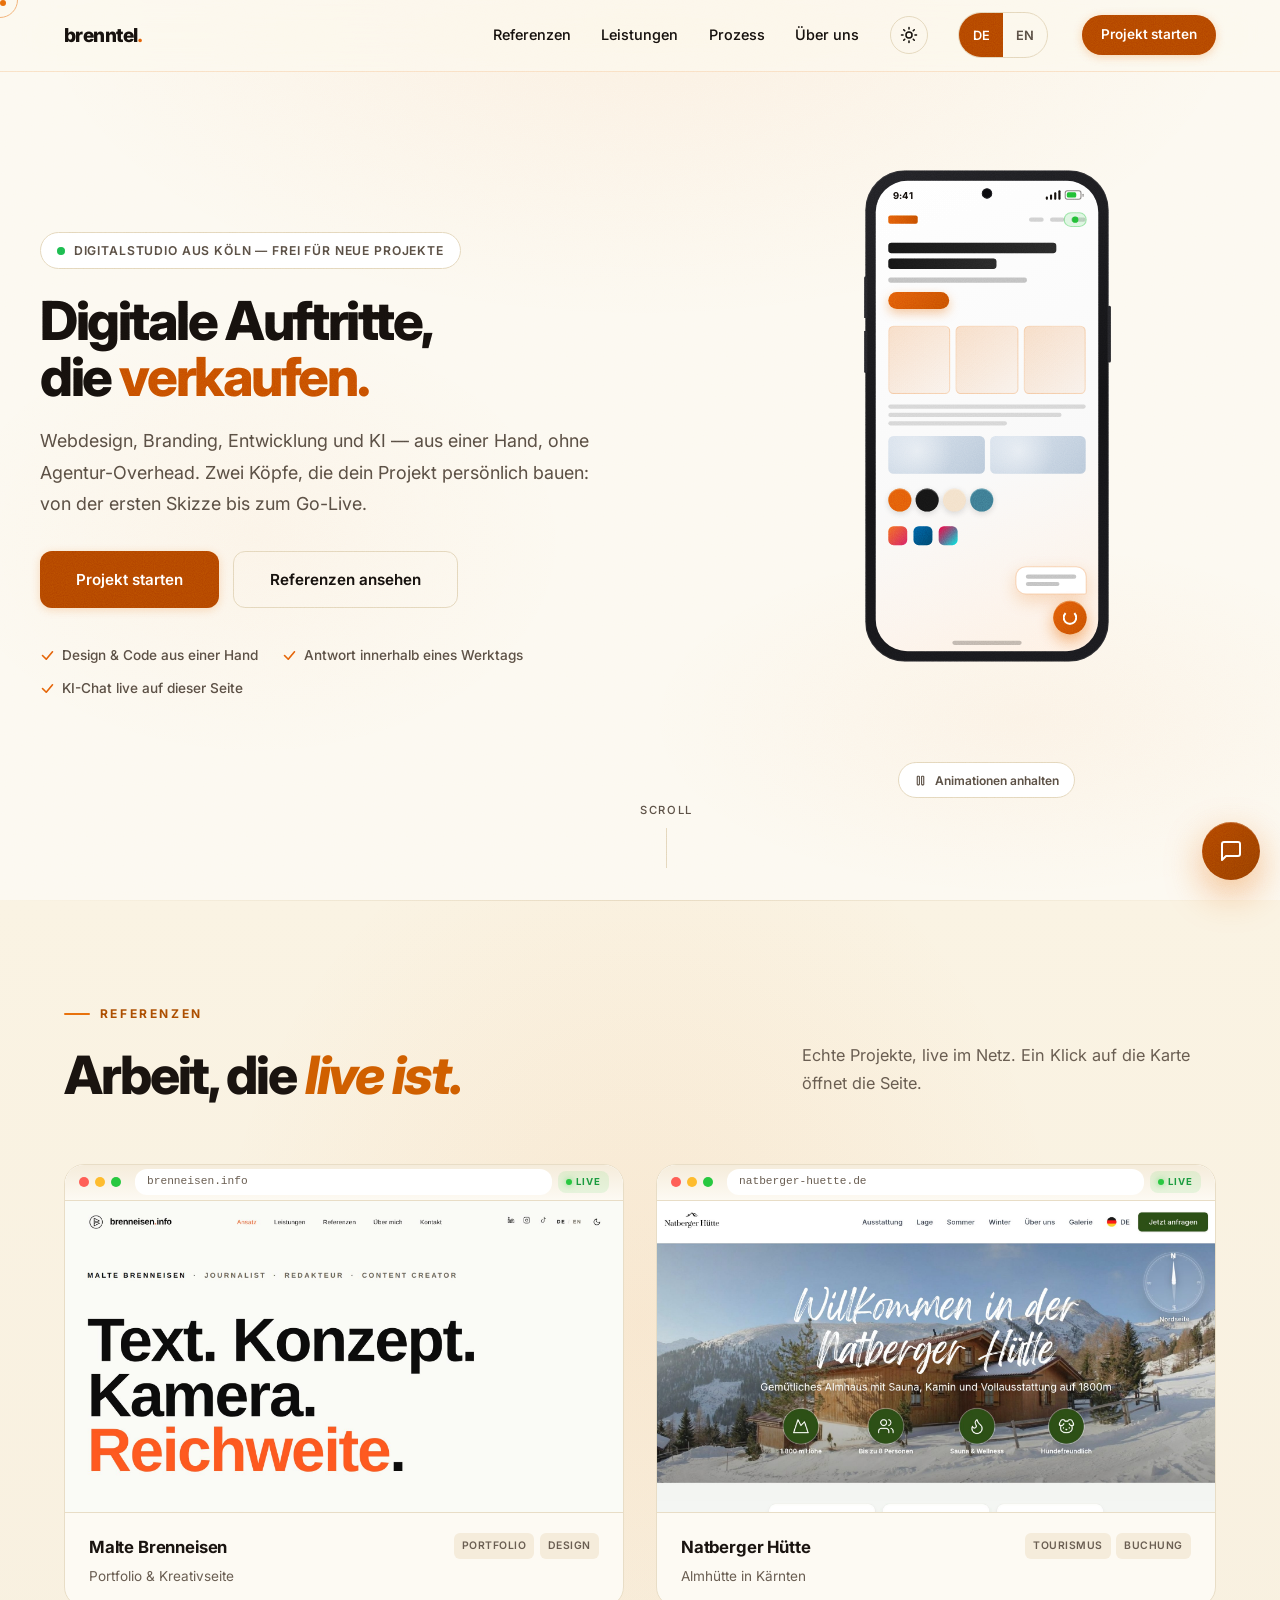
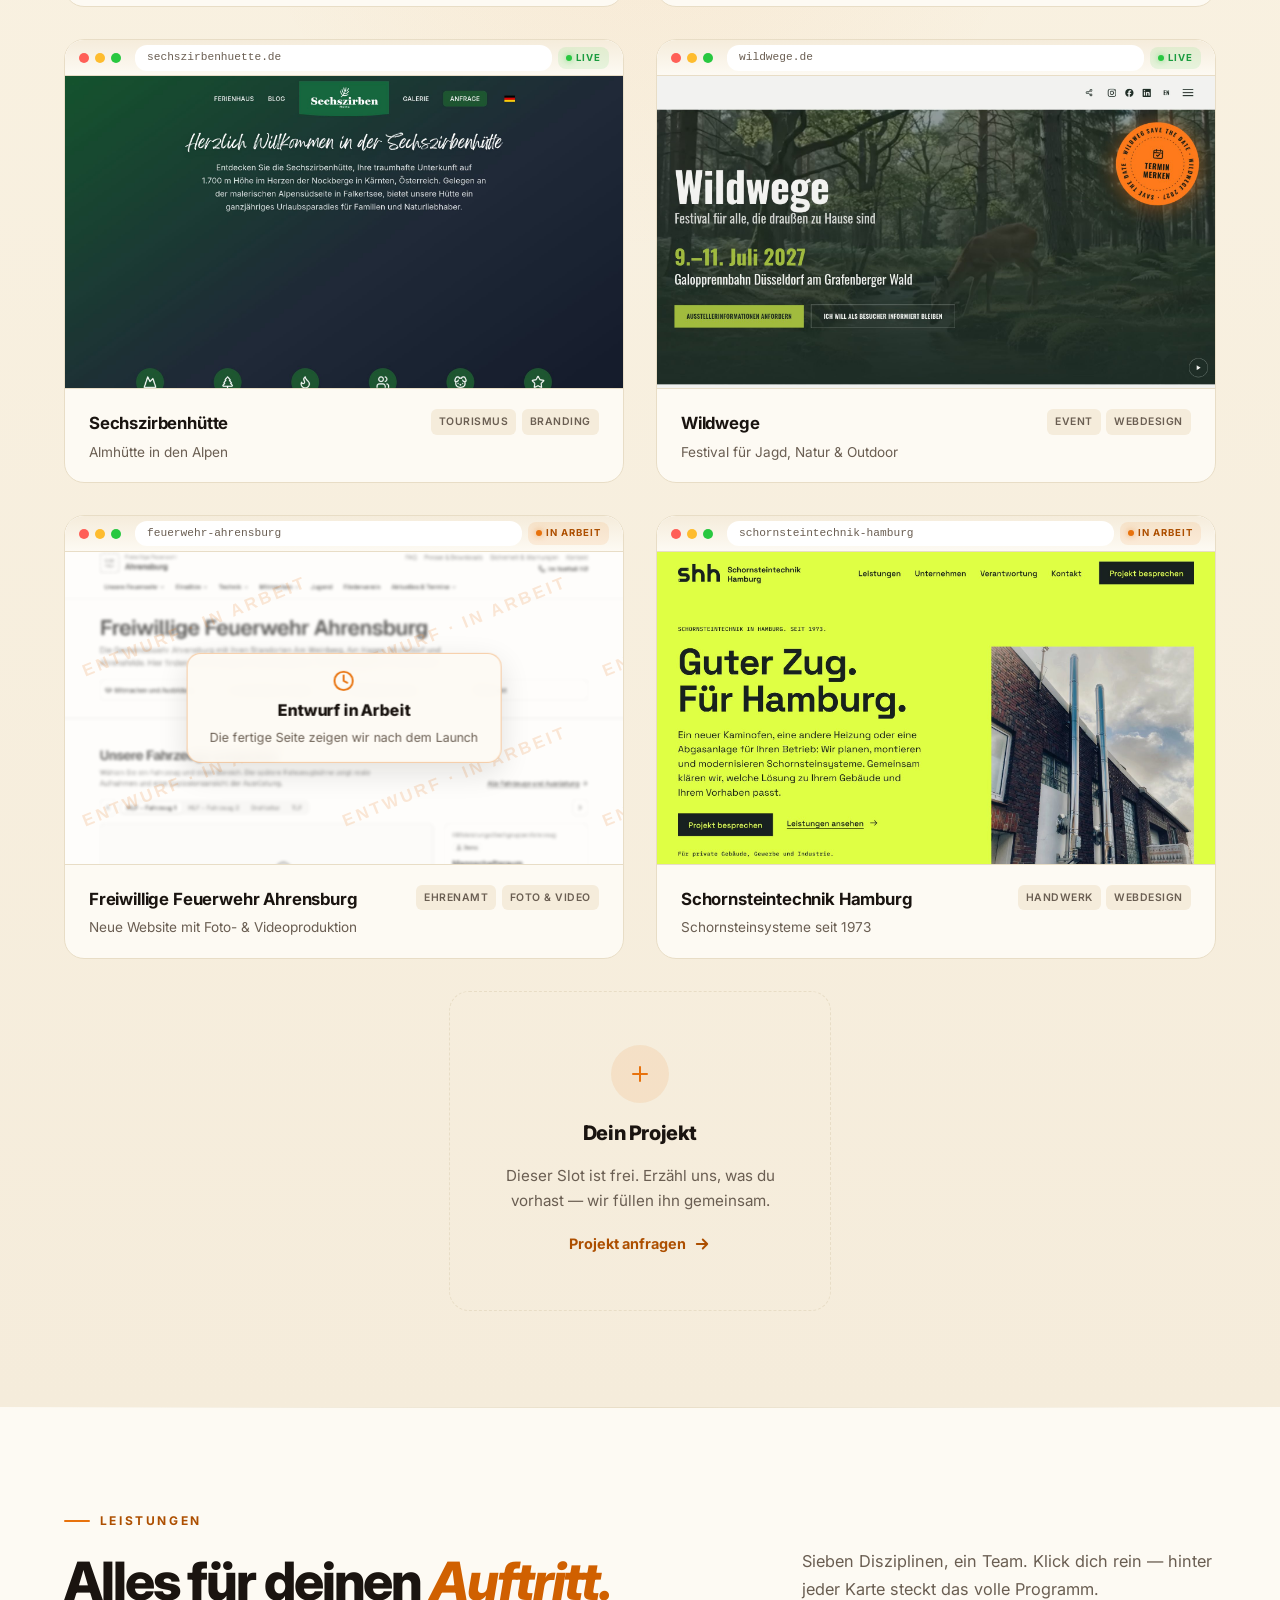
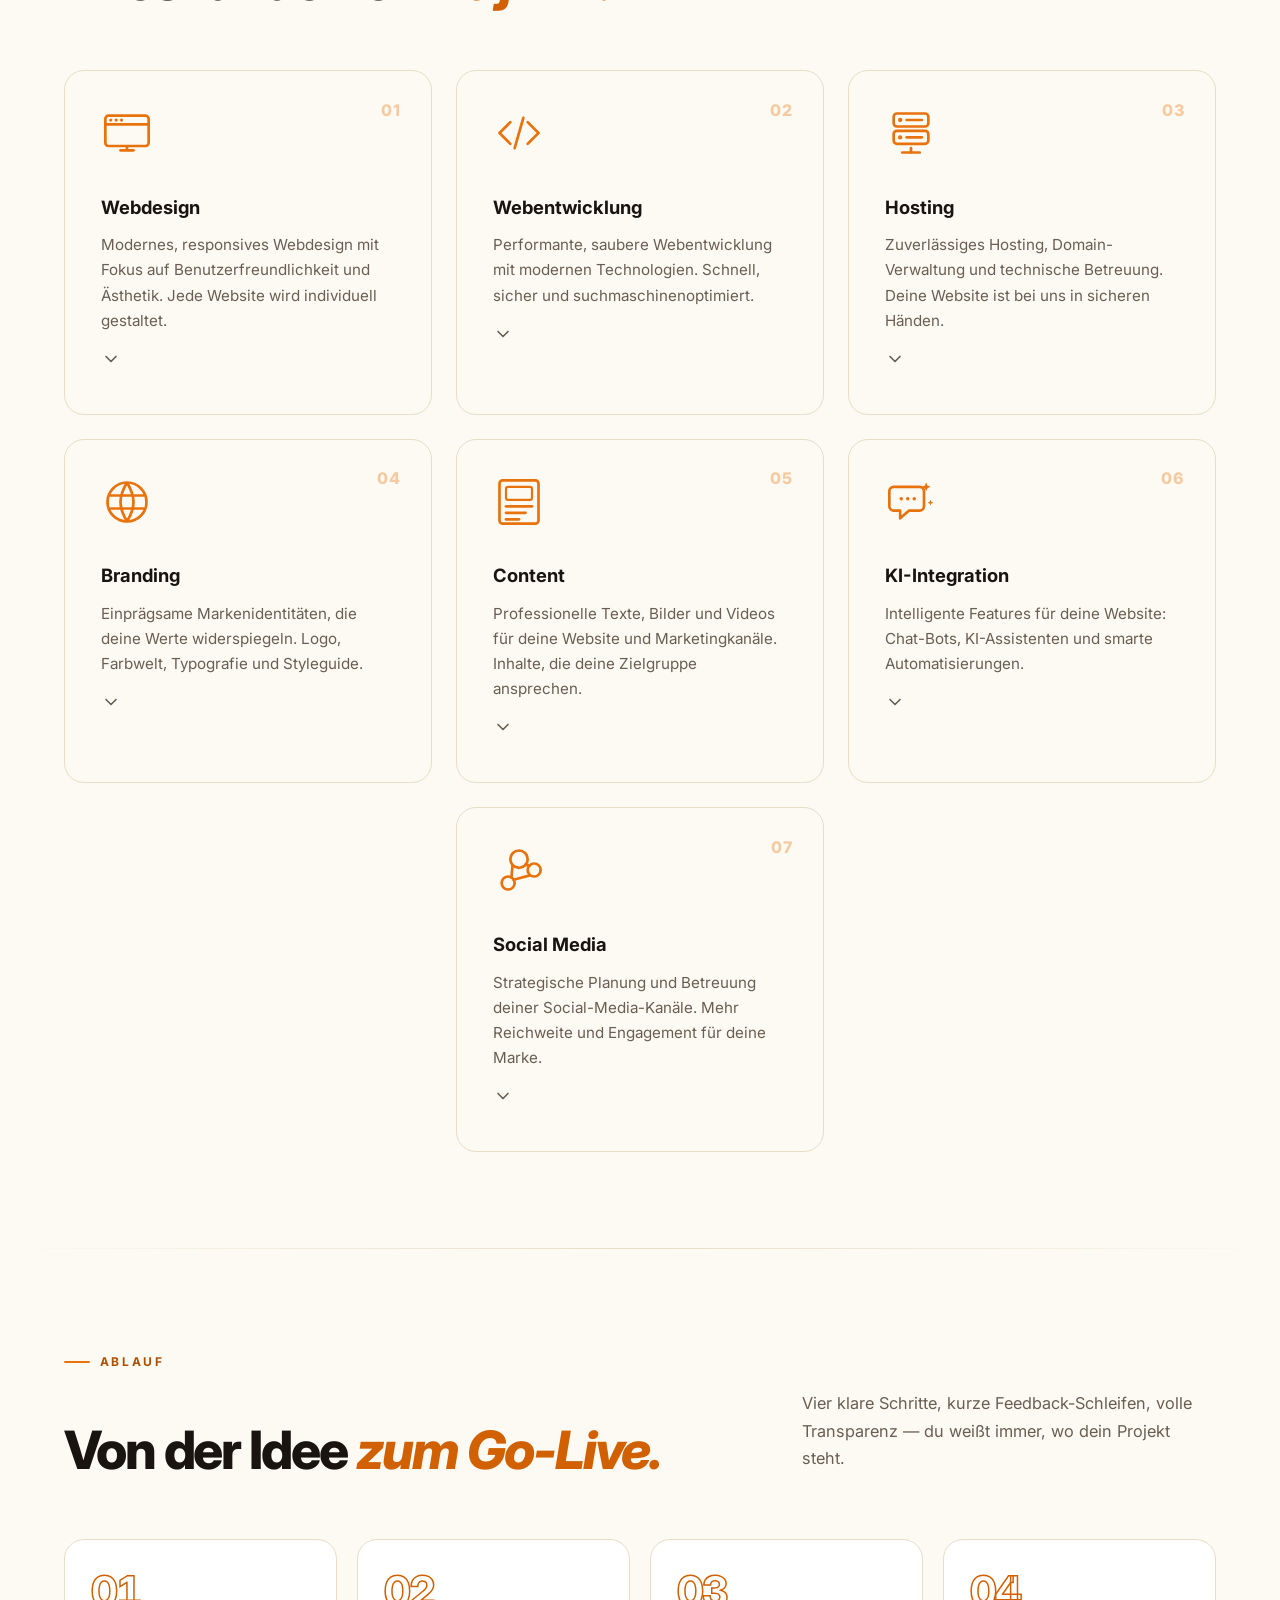
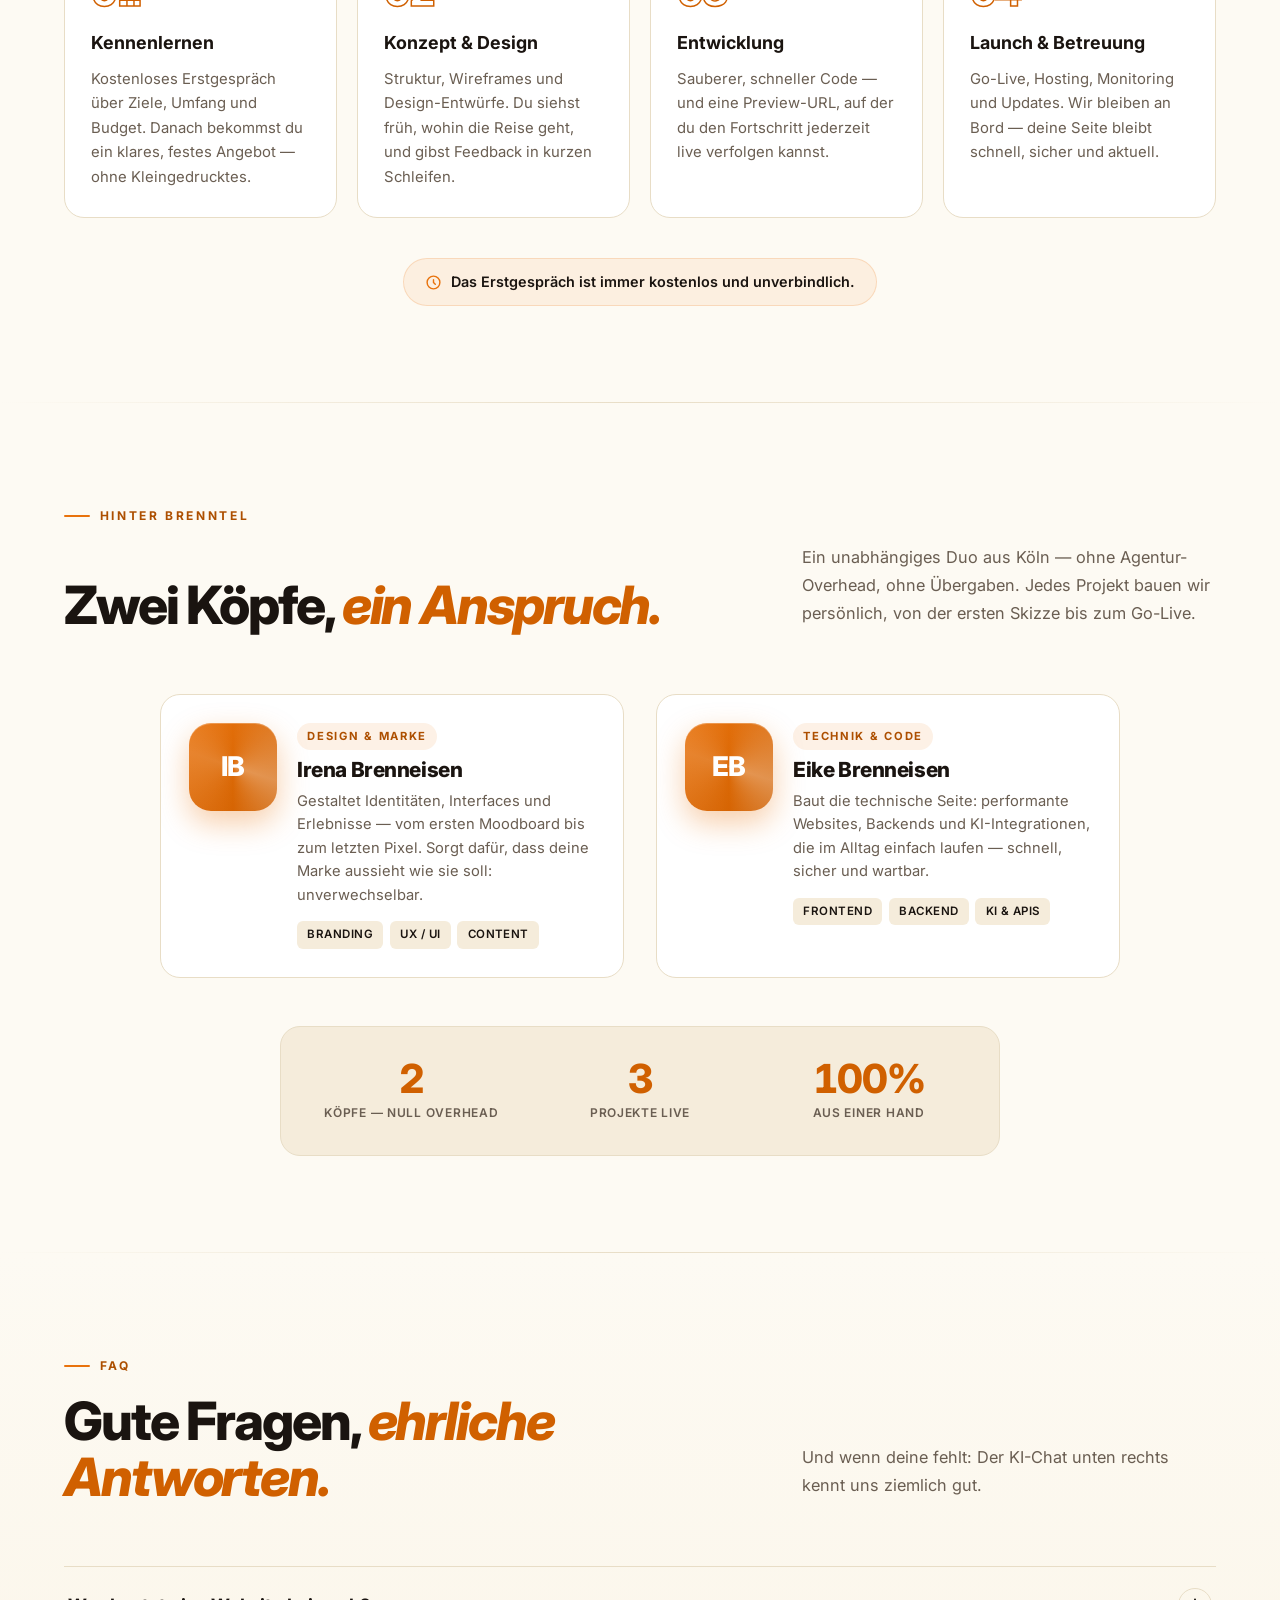
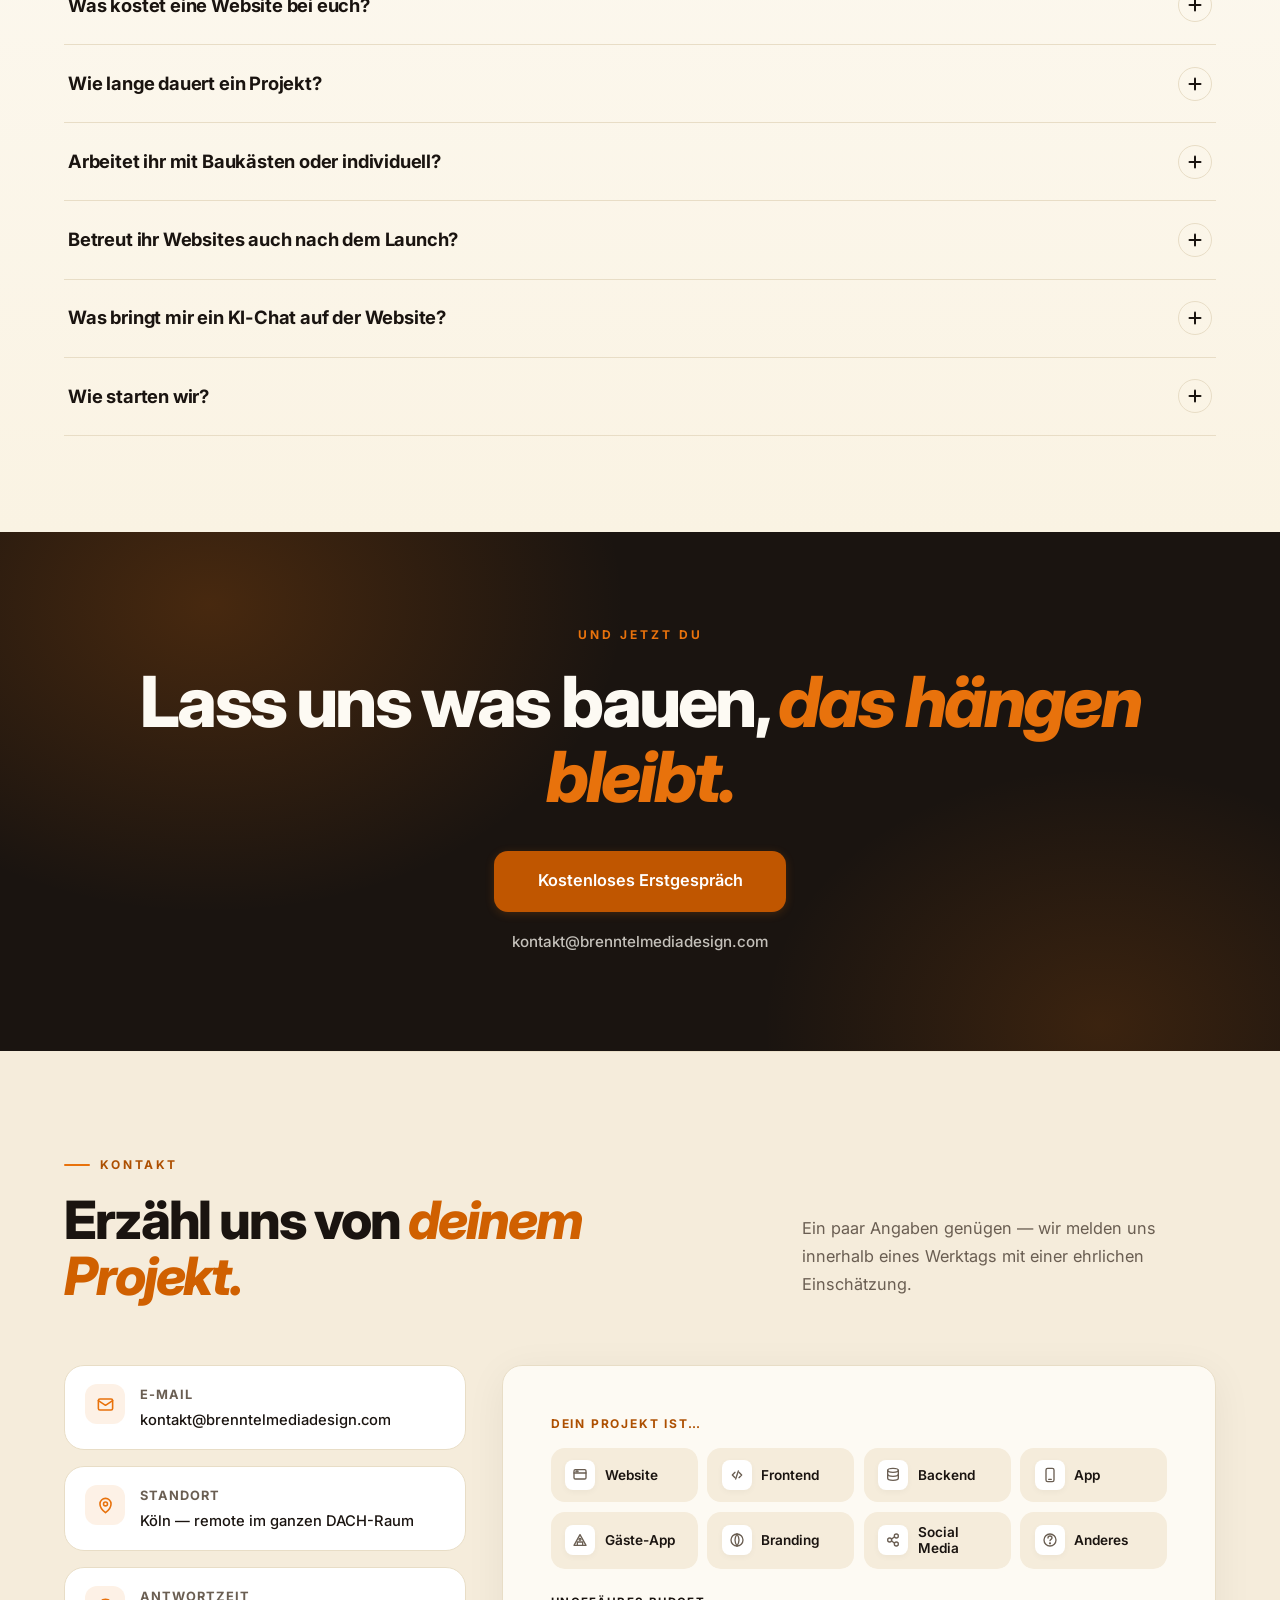
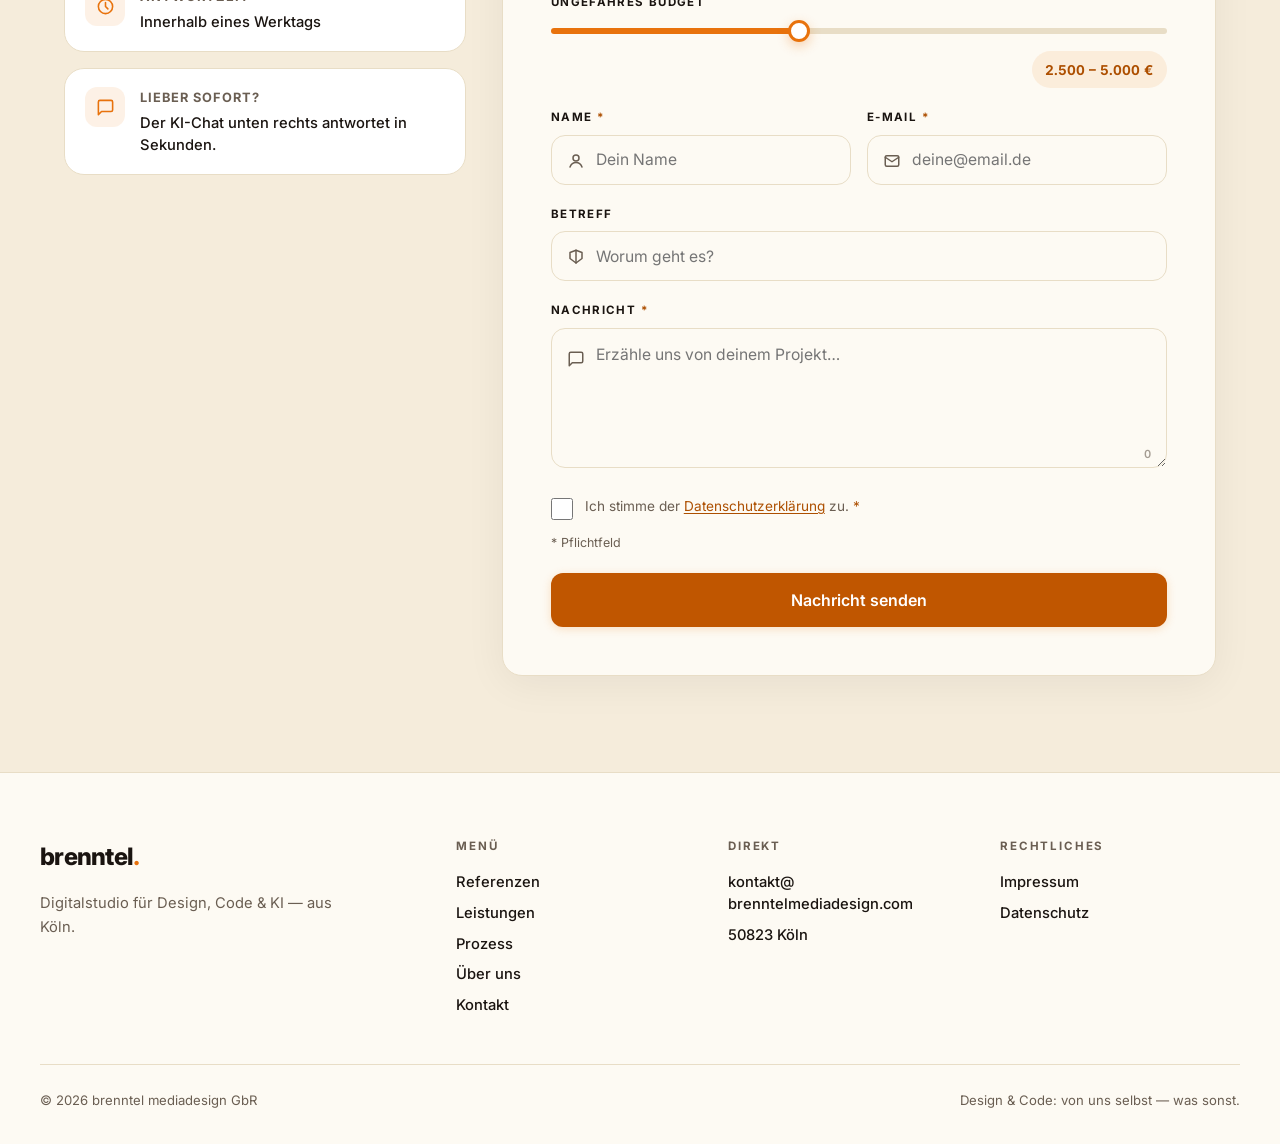
==== commit aaba6204: "Merge main: Barrierefreiheit übernommen, main.css neu versioniert main.css bekommt v=20261026a, da m" ====
--- a/index.html
+++ b/index.html
@@ -25,7 +25,7 @@
   <link rel="preconnect" href="https://fonts.gstatic.com" crossorigin>
   <link href="https://fonts.googleapis.com/css2?family=Inter:wght@300;400;500;600;700;800&display=swap" rel="stylesheet">
   <link rel="stylesheet" href="css/shared.css?v=20261024a">
-  <link rel="stylesheet" href="css/main.css?v=20261024a">
+  <link rel="stylesheet" href="css/main.css?v=20261026a">
   <script type="application/ld+json">
   {
     "@context": "https://schema.org",
@@ -82,7 +82,7 @@
       {
         "@type": "Question",
         "name": "Wie starten wir?",
-        "acceptedAnswer": { "@type": "Answer", "text": "Schreib uns über das Formular oder an kontakt@brenntelmediadesign.com. Wir melden uns innerhalb eines Werktags und vereinbaren ein kostenloses, unverbindliches Erstgespräch." }
+        "acceptedAnswer": { "@type": "Answer", "text": "Schreib uns an kontakt@brenntelmediadesign.com oder nutze das Kontaktformular. Wir melden uns innerhalb eines Werktags und vereinbaren ein kostenloses, unverbindliches Erstgespräch." }
       }
     ]
   }
@@ -781,7 +781,7 @@
             </div>
             <div class="founder-meta">
               <span class="founder-role" data-de="Design &amp; Marke" data-en="Design &amp; Brand">Design &amp; Marke</span>
-              <h3 class="founder-name">Irena-Marie Brenneisen</h3>
+              <h3 class="founder-name">Irena Brenneisen</h3>
               <p class="founder-bio" data-de="Gestaltet Identitäten, Interfaces und Erlebnisse — vom ersten Moodboard bis zum letzten Pixel. Sorgt dafür, dass deine Marke aussieht wie sie soll: unverwechselbar." data-en="Shapes identities, interfaces and experiences — from the first moodboard to the last pixel. Makes sure your brand looks the way it should: unmistakable.">Gestaltet Identitäten, Interfaces und Erlebnisse — vom ersten Moodboard bis zum letzten Pixel. Sorgt dafür, dass deine Marke aussieht wie sie soll: unverwechselbar.</p>
               <ul class="founder-skills">
                 <li>Branding</li>
@@ -897,7 +897,7 @@
               <span class="faq-icon" aria-hidden="true"></span>
             </summary>
             <div class="faq-answer">
-              <p data-de="Schreib uns über das Formular oder an kontakt@brenntelmediadesign.com. Wir melden uns innerhalb eines Werktags und vereinbaren ein kostenloses, unverbindliches Erstgespräch." data-en="Reach out via the form or at kontakt@brenntelmediadesign.com. We'll get back to you within one business day and set up a free, non-binding intro call.">Schreib uns über das Formular oder an kontakt@brenntelmediadesign.com. Wir melden uns innerhalb eines Werktags und vereinbaren ein kostenloses, unverbindliches Erstgespräch.</p>
+              <p data-de="Schreib uns an kontakt@brenntelmediadesign.com oder nutze das Kontaktformular. Wir melden uns innerhalb eines Werktags und vereinbaren ein kostenloses, unverbindliches Erstgespräch." data-en="Email us at kontakt@brenntelmediadesign.com or use the contact form. We'll get back to you within one business day and set up a free, non-binding intro call.">Schreib uns an kontakt@brenntelmediadesign.com oder nutze das Kontaktformular. Wir melden uns innerhalb eines Werktags und vereinbaren ein kostenloses, unverbindliches Erstgespräch.</p>
             </div>
           </details>
         </div>
@@ -1101,7 +1101,7 @@
 
               <p class="form-error" id="form-error" role="alert" hidden>
                 <span data-de="Die Nachricht konnte gerade nicht gesendet werden. Bitte versuch es gleich noch einmal oder schreib uns direkt an" data-en="Your message couldn't be sent right now. Please try again in a moment or email us directly at">Die Nachricht konnte gerade nicht gesendet werden. Bitte versuch es gleich noch einmal oder schreib uns direkt an</span>
-                <a href="mailto:kontakt@brenntelmediadesign.com">kontakt@brenntelmediadesign.com</a>.
+                <a href="mailto:kontakt@brenntelmediadesign.com">kontakt@brenntelmediadesign.com</a>
               </p>
 
               <button type="submit" class="btn btn-primary btn-submit">
--- a/css/main.css
+++ b/css/main.css
@@ -575,11 +575,17 @@
 
 .service-details-list {
   list-style: none;
-  padding: 1.25rem 0 0;
+  padding: 0;
   margin: 0;
   display: grid;
   gap: 0.6rem;
-  border-top: 1px solid var(--color-border);
+  border-top: 1px solid transparent;
+  transition: padding-top 0.5s cubic-bezier(0.4, 0, 0.2, 1), border-color 0.5s ease;
+}
+
+.service-card.expanded .service-details-list {
+  padding-top: 1.25rem;
+  border-top-color: var(--color-border);
 }
 
 .service-details-list li {
@@ -3238,13 +3244,13 @@
     isolation: isolate;
 
     display: grid;
-    grid-template-columns: 44px 1fr 28px;
+    grid-template-columns: 44px minmax(0, 1fr) 28px;
     grid-template-areas:
       "icon title chevron"
-      "icon summary chevron"
+      "summary summary summary"
       "details details details";
     column-gap: 0.9rem;
-    row-gap: 0.15rem;
+    row-gap: 0;
     align-items: center;
   }
 
@@ -3254,8 +3260,7 @@
     font-size: 0.8rem;
     line-height: 1.4;
     color: var(--color-text-light);
-    margin: 0;
-    padding-right: 4rem;
+    margin: 0.7rem 0 0;
     position: relative;
     z-index: 1;
   }
